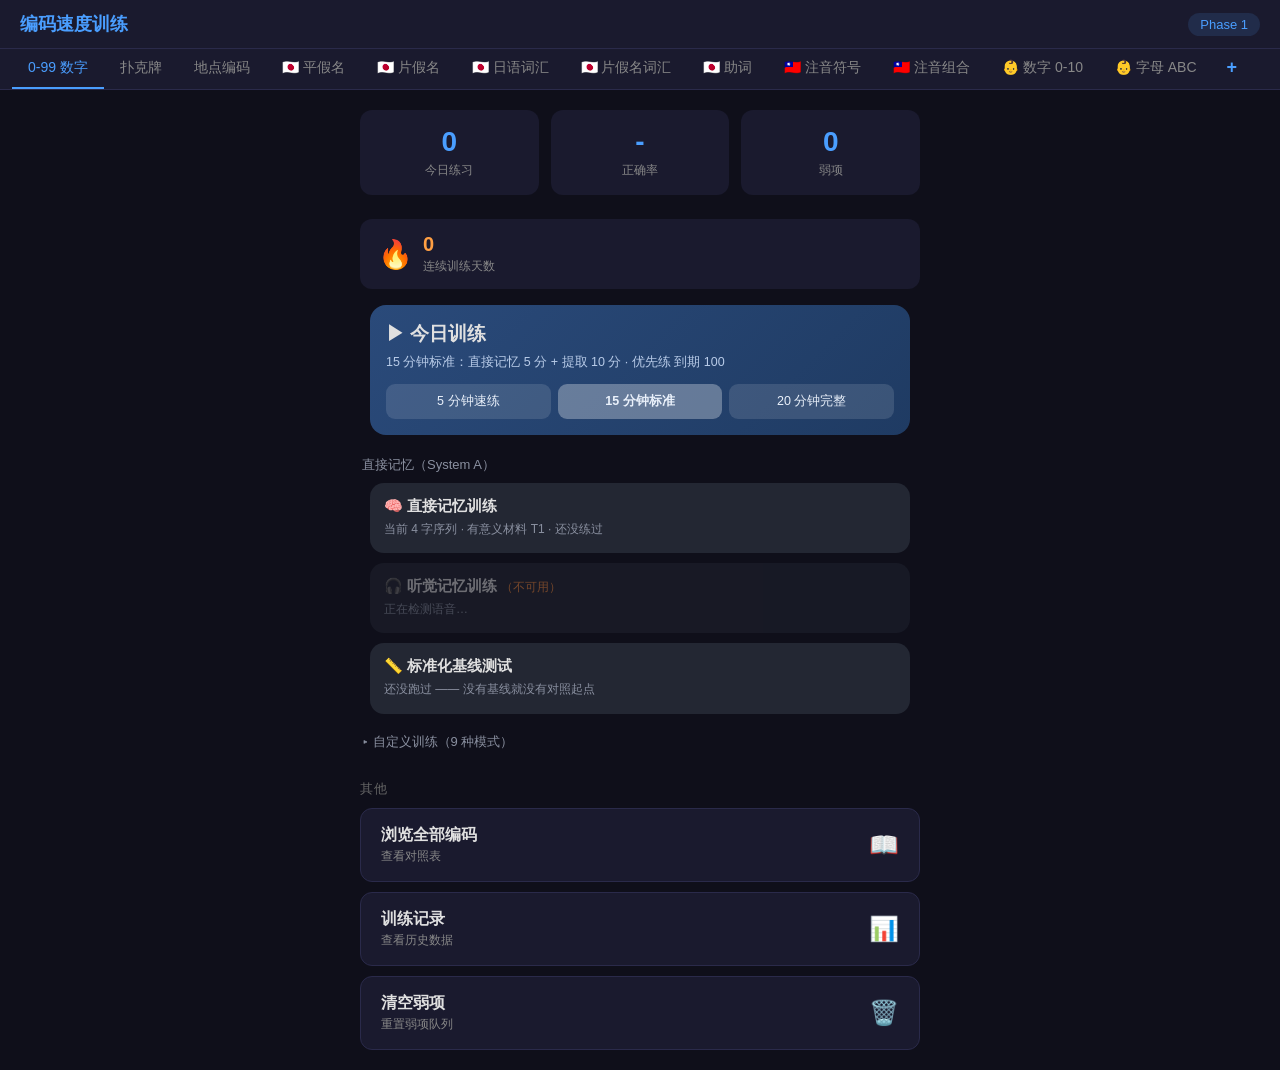
==== index.html @ 014d1e43 "P4: auditory direct memory and the delayed retention queue Auditory trials play once through the Web" ====
<!DOCTYPE html>
<html lang="zh-CN">
<head>
<meta charset="UTF-8">
<meta name="viewport" content="width=device-width, initial-scale=1.0, viewport-fit=cover">
<title>编码速度训练</title>
<style>
* { margin: 0; padding: 0; box-sizing: border-box; }
body { font-family: -apple-system, 'PingFang SC', sans-serif; background: #0f0f1a; color: #e0e0e0; min-height: 100vh; }

.header { background: #1a1a2e; padding: 12px 20px; padding-top: calc(env(safe-area-inset-top, 0px) + 12px); display: flex; justify-content: space-between; align-items: center; border-bottom: 1px solid #2a2a4a; }
.header h1 { font-size: 18px; color: #4a9eff; }
.header .phase-badge { background: #4a9eff22; color: #4a9eff; padding: 4px 12px; border-radius: 12px; font-size: 13px; cursor: pointer; }

.deck-tabs { display: flex; gap: 0; background: #1a1a2e; border-bottom: 1px solid #2a2a4a; padding: 0 12px; overflow-x: auto; white-space: nowrap; }
.deck-tab { padding: 10px 16px; font-size: 14px; color: #888; cursor: pointer; border-bottom: 2px solid transparent; transition: all 0.2s; flex-shrink: 0; }
.deck-tab:hover { color: #ccc; }
.deck-tab.active { color: #4a9eff; border-bottom-color: #4a9eff; }
.deck-tab.add-tab { color: #4a9eff; font-size: 18px; font-weight: 700; padding: 8px 14px; }
.deck-tab.add-tab:hover { color: #6bb3ff; }

.home { max-width: 600px; margin: 0 auto; padding: 20px; }
.stats-bar { display: grid; grid-template-columns: repeat(3, 1fr); gap: 12px; margin-bottom: 24px; }
.stat-card { background: #1a1a2e; border-radius: 12px; padding: 16px; text-align: center; }
.stat-card .value { font-size: 28px; font-weight: 700; color: #4a9eff; }
.stat-card .label { font-size: 12px; color: #888; margin-top: 4px; }
.mode-grid { display: grid; gap: 10px; }
.mode-btn { background: #1a1a2e; border: 1px solid #2a2a4a; border-radius: 12px; padding: 16px 20px; text-align: left; cursor: pointer; transition: all 0.2s; display: flex; justify-content: space-between; align-items: center; }
.mode-btn:hover { background: #222244; border-color: #4a9eff; }
.mode-btn .mode-name { font-size: 16px; font-weight: 600; }
.mode-btn .mode-desc { font-size: 12px; color: #888; margin-top: 2px; }
.mode-btn .mode-icon { font-size: 24px; }
.mode-btn.disabled { opacity: 0.4; cursor: not-allowed; }
.section-title { font-size: 13px; color: #666; margin: 20px 0 10px; text-transform: uppercase; letter-spacing: 1px; }
.empty-msg { text-align: center; padding: 40px 20px; color: #555; }
.empty-msg p { margin-bottom: 12px; }

.training { display: none; max-width: 600px; margin: 0 auto; padding: 20px; }
.training-header { display: flex; justify-content: space-between; align-items: center; margin-bottom: 20px; padding-top: env(safe-area-inset-top, 0px); }
.training-header .back-btn { background: none; border: 1px solid #444; color: #888; padding: 6px 14px; border-radius: 8px; cursor: pointer; font-size: 13px; }
.training-header .back-btn:hover { border-color: #4a9eff; color: #4a9eff; }
.training-header .progress { font-size: 14px; color: #888; }
.training-header .timer { font-size: 14px; color: #4a9eff; font-variant-numeric: tabular-nums; min-width: 50px; text-align: right; }

.card { background: #1a1a2e; border-radius: 16px; padding: 40px; text-align: center; min-height: 300px; display: flex; flex-direction: column; justify-content: center; align-items: center; position: relative; }
.card .number { font-size: 96px; font-weight: 800; color: #fff; letter-spacing: 8px; }
.card .number.multi { font-size: 56px; letter-spacing: 4px; }
.card .number .suit-red { color: #ff4757; }
.card .character { font-size: 48px; font-weight: 700; color: #4a9eff; margin-top: 16px; opacity: 0; transition: opacity 0.2s; }
.card .character.visible { opacity: 1; }
.card .tap-hint { position: absolute; bottom: 16px; font-size: 12px; color: #444; }

.controls { display: flex; gap: 12px; margin-top: 20px; }
.controls button { flex: 1; padding: 14px; border: none; border-radius: 12px; font-size: 16px; font-weight: 600; cursor: pointer; transition: all 0.15s; }
.btn-reveal { background: #2a2a4a; color: #e0e0e0; }
.btn-reveal:hover { background: #3a3a5a; }
.btn-correct { background: #1a3a1a; color: #4caf50; border: 1px solid #4caf5044; }
.btn-correct:hover { background: #2a4a2a; }
.btn-wrong { background: #3a1a1a; color: #ff4757; border: 1px solid #ff475744; }
.btn-wrong:hover { background: #4a2a2a; }
.btn-vague { background: #3a2a1a; color: #ff9f43; border: 1px solid #ff9f4344; }
.btn-vague:hover { background: #4a3a2a; }

.f1-countdown { text-align: center; color: #888; font-size: 15px; margin-bottom: 10px; min-height: 22px; }
.f2-choice { display: flex; gap: 12px; margin-top: 20px; }
.f2-choice button { flex: 1; padding: 14px; border: none; border-radius: 12px; font-size: 16px; font-weight: 600; cursor: pointer; transition: all 0.15s; }
.btn-f2-know { background: #2a2a4a; color: #e0e0e0; }
.btn-f2-know:hover { background: #3a3a5a; }
.btn-f2-dont { background: #3a1a1a; color: #ff4757; border: 1px solid #ff475744; }
.btn-f2-dont:hover { background: #4a2a2a; }
.btn-reveal.disabled { opacity: 0.4; cursor: not-allowed; }

.mastery-dist { display: flex; gap: 8px; justify-content: center; margin-top: 16px; }
.mastery-dist .m-item { background: #0f0f1a; border-radius: 8px; padding: 8px 14px; text-align: center; min-width: 60px; }
.mastery-dist .m-val { font-size: 20px; font-weight: 700; }
.mastery-dist .m-lbl { font-size: 11px; color: #888; margin-top: 2px; }
.mastery-dist .m-val.m-new { color: #888; }
.mastery-dist .m-val.m-hard { color: #ff4757; }
.mastery-dist .m-val.m-med { color: #ff9f43; }
.mastery-dist .m-val.m-easy { color: #4caf50; }

.sprint-timer-bar { height: 4px; background: #2a2a4a; border-radius: 2px; margin-top: 16px; overflow: hidden; }
.sprint-timer-bar .fill { height: 100%; background: #4a9eff; transition: width 0.1s linear; }
.sprint-timer-bar .fill.warning { background: #ff9f43; }
.sprint-timer-bar .fill.danger { background: #ff4757; }

.summary { display: none; max-width: 600px; margin: 0 auto; padding: 20px; }
.summary-card { background: #1a1a2e; border-radius: 16px; padding: 30px; text-align: center; }
.summary-card h2 { font-size: 24px; margin-bottom: 20px; color: #4a9eff; }
.summary-stats { display: grid; grid-template-columns: repeat(2, 1fr); gap: 16px; margin-bottom: 24px; }
.summary-stat { background: #0f0f1a; border-radius: 10px; padding: 16px; }
.summary-stat .val { font-size: 32px; font-weight: 700; }
.summary-stat .lbl { font-size: 12px; color: #888; margin-top: 4px; }
.summary-stat .val.green { color: #4caf50; }
.summary-stat .val.red { color: #ff4757; }
.summary-stat .val.blue { color: #4a9eff; }
.weak-list { text-align: left; margin-top: 16px; }
.weak-list h3 { font-size: 14px; color: #ff9f43; margin-bottom: 8px; }
.weak-list .items { display: flex; flex-wrap: wrap; gap: 6px; }
.weak-list .item { background: #ff9f4322; color: #ff9f43; padding: 4px 10px; border-radius: 6px; font-size: 13px; }
.weak-review-summary { text-align:left; margin-top:16px; padding:14px; background:#1a1a2e; border-radius:12px; border:1px solid #ff9f4344; }
.weak-review-summary h3 { font-size:14px; color:#ff9f43; margin:0 0 10px; }
.weak-review-summary .wr-item { display:flex; align-items:center; justify-content:space-between; padding:8px 10px; margin:4px 0; background:#ffffff08; border-radius:8px; font-size:13px; }
.weak-review-summary .wr-item .wr-code { color:#fff; }
.weak-review-summary .wr-item .wr-streak { color:#888; font-size:12px; }
.weak-review-summary .wr-remove { background:#2a6a2a; color:#fff; border:none; padding:4px 10px; border-radius:6px; font-size:12px; cursor:pointer; }
.weak-review-summary .wr-remove:hover { background:#3a8a3a; }
.weak-review-summary .wr-cleared { color:#2ecc71; font-size:14px; text-align:center; padding:12px; }

.browse { display: none; max-width: 800px; margin: 0 auto; padding: 20px; }
.browse-toolbar { display: flex; gap: 8px; margin-bottom: 16px; flex-wrap: wrap; }
.browse-toolbar button { background: #1a1a2e; border: 1px solid #2a2a4a; color: #4a9eff; padding: 8px 16px; border-radius: 8px; cursor: pointer; font-size: 13px; }
.browse-toolbar button:hover { background: #222244; border-color: #4a9eff; }
.browse-toolbar button.danger { color: #ff4757; }
.browse-toolbar button.danger:hover { border-color: #ff4757; }
.browse-grid { display: grid; grid-template-columns: repeat(5, 1fr); gap: 8px; }
.browse-grid.poker-grid { grid-template-columns: repeat(4, 1fr); }
.browse-item { background: #1a1a2e; border-radius: 8px; padding: 10px; text-align: center; cursor: pointer; transition: all 0.2s; position: relative; }
.browse-item:hover { background: #222244; }
.browse-item .num { font-size: 20px; font-weight: 700; color: #4a9eff; }
.browse-item .num .suit-red { color: #ff4757; }
.browse-item .name { font-size: 13px; color: #ccc; margin-top: 4px; }
.browse-item.weak { border: 1px solid #ff9f4344; }
.browse-item.edited { border: 1px solid #4a9eff44; }
.browse-item .edited-dot { color: #4a9eff; font-size: 10px; }
.browse-item .del-btn { display: none; position: absolute; top: 2px; right: 6px; color: #ff4757; font-size: 14px; cursor: pointer; line-height: 1; }
.browse-item:hover .del-btn { display: block; }
.browse-suit-label { grid-column: 1 / -1; font-size: 14px; color: #666; padding: 10px 0 4px; border-top: 1px solid #2a2a4a; margin-top: 8px; }
.browse-suit-label:first-child { border-top: none; margin-top: 0; }

.stats-page { display: none; max-width: 600px; margin: 0 auto; padding: 20px; }
.stats-section { background: #1a1a2e; border-radius: 12px; padding: 20px; margin-bottom: 16px; }
.stats-section h3 { font-size: 15px; color: #4a9eff; margin-bottom: 12px; }
.stats-row { display: flex; justify-content: space-between; padding: 8px 0; border-bottom: 1px solid #2a2a4a; font-size: 14px; }
.stats-row:last-child { border: none; }

.modal-overlay { display: none; position: fixed; top: 0; left: 0; right: 0; bottom: 0; background: #00000088; z-index: 100; justify-content: center; align-items: center; }
.modal-overlay.show { display: flex; }
.modal { background: #1a1a2e; border-radius: 16px; padding: 24px; max-width: 400px; width: 90%; }
.modal h3 { font-size: 18px; margin-bottom: 16px; color: #4a9eff; }
.modal input { width: 100%; padding: 12px 16px; background: #0f0f1a; border: 1px solid #4a9eff44; border-radius: 10px; color: #fff; font-size: 16px; outline: none; margin-bottom: 8px; }
.modal input:focus { border-color: #4a9eff; }
.modal .hint-text { font-size: 12px; color: #666; margin-bottom: 12px; }
.modal .btn-row { display: flex; gap: 10px; margin-top: 12px; }
.modal .btn-row button { flex: 1; padding: 10px; border: none; border-radius: 10px; font-size: 14px; font-weight: 600; cursor: pointer; }
.btn-save { background: #4a9eff22; color: #4a9eff; }
.btn-cancel { background: #2a2a4a; color: #888; }
.btn-danger { background: #ff475722; color: #ff4757; }
.phase-option { padding: 12px 16px; border: 1px solid #2a2a4a; border-radius: 10px; margin-bottom: 8px; cursor: pointer; transition: all 0.2s; }
.phase-option:hover { border-color: #4a9eff; background: #222244; }
.phase-option.active { border-color: #4a9eff; background: #4a9eff22; }
.phase-option .phase-name { font-weight: 600; }

.edit-modal .edit-code { font-size: 48px; font-weight: 800; color: #4a9eff; margin-bottom: 16px; }
.edit-modal .edit-code .suit-red { color: #ff4757; }
.edit-modal .edit-default { font-size: 12px; color: #666; margin-top: 4px; margin-bottom: 8px; }

.kb-hint { text-align: center; margin-top: 12px; font-size: 11px; color: #444; }

.streak-bar { display: flex; align-items: center; gap: 10px; background: #1a1a2e; border-radius: 12px; padding: 14px 18px; margin-bottom: 16px; }
.streak-fire { font-size: 28px; }
.streak-info { flex: 1; }
.streak-count { font-size: 20px; font-weight: 700; color: #ff9f43; }
.streak-label { font-size: 12px; color: #888; margin-top: 2px; }

/* Sequence mode */
.seq-memorize { max-width: 600px; margin: 0 auto; padding: 20px; display: none; }
.seq-header { display: flex; justify-content: space-between; align-items: center; margin-bottom: 16px; }
.seq-header .back-btn { background: none; border: none; color: #4a9eff; font-size: 16px; cursor: pointer; }
.seq-timer { font-size: 18px; font-weight: 700; color: #ff9f43; }
.seq-cards { display: flex; flex-wrap: wrap; gap: 10px; justify-content: center; margin-bottom: 20px; }
.seq-card-item { background: #1a1a2e; border-radius: 10px; padding: 14px 10px; text-align: center; min-width: 70px; }
.seq-card-item .seq-code { font-size: 22px; font-weight: 800; color: #fff; }
.seq-card-item .seq-code .suit-red { color: #ff4757; }
.seq-card-item .seq-name { font-size: 11px; color: #4a9eff; margin-top: 4px; }
.seq-card-item.hidden .seq-code { visibility: hidden; }
.seq-card-item.hidden .seq-name { visibility: hidden; }
.seq-mode-toggle { display: flex; gap: 0; margin-bottom: 16px; justify-content: center; }
.seq-mode-toggle button { padding: 8px 20px; border: 1px solid #4a9eff44; background: #1a1a2e; color: #888; font-size: 13px; cursor: pointer; }
.seq-mode-toggle button:first-child { border-radius: 8px 0 0 8px; }
.seq-mode-toggle button:last-child { border-radius: 0 8px 8px 0; }
.seq-mode-toggle button.active { background: #4a9eff22; color: #4a9eff; border-color: #4a9eff; }
.seq-ready-btn { width: 100%; padding: 16px; background: #4a9eff; color: #fff; border: none; border-radius: 12px; font-size: 18px; font-weight: 700; cursor: pointer; }
.seq-ready-btn:hover { background: #3a8eef; }

/* Recall phase */
.seq-recall { max-width: 600px; margin: 0 auto; padding: 20px; display: none; }
.seq-recall-slots { display: flex; flex-wrap: wrap; gap: 8px; justify-content: center; margin-bottom: 16px; }
.seq-slot { width: 64px; height: 64px; background: #1a1a2e; border: 2px solid #2a2a4a; border-radius: 10px; display: flex; align-items: center; justify-content: center; font-size: 18px; font-weight: 700; color: #fff; }
.seq-slot.current { border-color: #4a9eff; background: #4a9eff11; }
.seq-slot.correct { border-color: #4caf50; background: #4caf5022; }
.seq-slot.wrong { border-color: #ff4757; background: #ff475722; }
.seq-options { display: flex; flex-wrap: wrap; gap: 8px; justify-content: center; }
.seq-opt-btn { padding: 10px 14px; background: #1a1a2e; border: 1px solid #2a2a4a; border-radius: 8px; color: #fff; font-size: 16px; font-weight: 600; cursor: pointer; min-width: 52px; text-align: center; }
.seq-opt-btn:hover { background: #222244; border-color: #4a9eff; }
.seq-opt-btn.used { opacity: 0.3; pointer-events: none; }
.seq-opt-btn .suit-red { color: #ff4757; }

.setting-toggle { display: flex; align-items: center; justify-content: space-between; }
.toggle-switch { position: relative; width: 44px; height: 24px; cursor: pointer; }
.toggle-switch input { opacity: 0; width: 0; height: 0; }
.toggle-slider { position: absolute; top: 0; left: 0; right: 0; bottom: 0; background: #2a2a4a; border-radius: 12px; transition: 0.2s; }
.toggle-slider:before { content: ''; position: absolute; width: 18px; height: 18px; left: 3px; bottom: 3px; background: #888; border-radius: 50%; transition: 0.2s; }
.toggle-switch input:checked + .toggle-slider { background: #4a9eff44; }
.toggle-switch input:checked + .toggle-slider:before { transform: translateX(20px); background: #4a9eff; }

.mode-settings label { display: block; font-size: 14px; color: #ccc; margin-bottom: 6px; }
.mode-settings .setting-row { margin-bottom: 14px; }
.mode-settings input[type="number"] { width: 80px; padding: 8px 12px; background: #0f0f1a; border: 1px solid #4a9eff44; border-radius: 8px; color: #fff; font-size: 16px; outline: none; text-align: center; }
.mode-settings input[type="number"]:focus { border-color: #4a9eff; }
.mode-settings .hint { font-size: 12px; color: #666; margin-top: 4px; }
.code-picker { max-height: 320px; overflow-y: auto; background: #0f0f1a; border-radius: 10px; padding: 10px; }
.code-picker::-webkit-scrollbar { width: 4px; }
.code-picker::-webkit-scrollbar-thumb { background: #4a9eff44; border-radius: 2px; }
.picker-group { margin-bottom: 8px; }
.picker-group-header { display: flex; align-items: center; gap: 8px; padding: 6px 4px; cursor: pointer; border-radius: 6px; }
.picker-group-header:hover { background: #1a1a2e; }
.picker-group-header input[type="checkbox"] { accent-color: #4a9eff; width: 16px; height: 16px; cursor: pointer; }
.picker-group-header span { font-size: 13px; font-weight: 600; color: #4a9eff; }
.picker-items { display: flex; flex-wrap: wrap; gap: 4px; padding: 4px 0 4px 24px; }
.picker-item { display: flex; align-items: center; gap: 4px; padding: 3px 8px; background: #1a1a2e; border-radius: 6px; cursor: pointer; font-size: 12px; }
.picker-item:hover { background: #222244; }
.picker-item input[type="checkbox"] { accent-color: #4a9eff; width: 14px; height: 14px; cursor: pointer; }
.picker-item label { cursor: pointer; color: #ccc; white-space: nowrap; }
.picker-actions { display: flex; gap: 8px; margin-bottom: 8px; }
.picker-actions button { background: #1a1a2e; border: 1px solid #2a2a4a; color: #4a9eff; padding: 4px 12px; border-radius: 6px; cursor: pointer; font-size: 12px; }
.picker-actions button:hover { background: #222244; }

.lock-in-msg {
  text-align: center;
  color: #4a9eff;
  font-size: 15px;
  padding: 20px;
  animation: pulse 1s infinite;
}
@keyframes pulse {
  0%, 100% { opacity: 1; }
  50% { opacity: 0.5; }
}
.answer-fade {
  filter: blur(12px);
  opacity: 0.4;
  transition: filter 0.6s ease, opacity 0.6s ease;
}
.answer-fade.visible {
  filter: blur(0px);
  opacity: 1;
}

/* Kids mode styles */
.browse-grid.kids-grid { grid-template-columns: repeat(4, 1fr); gap: 10px; }
.browse-grid.kids-grid .browse-item { padding: 14px 8px; }
.browse-grid.kids-grid .browse-item .num { font-size: 28px; }
.browse-grid.kids-grid .browse-item .name { font-size: 11px; line-height: 1.4; }
.card.kids-card .number { font-size: 120px; letter-spacing: 0; }
.card.kids-card .character { font-size: 32px; line-height: 1.5; }

@media (max-width: 480px) {
  .card .number { font-size: 72px; }
  .card .number.multi { font-size: 42px; }
  .card .character { font-size: 36px; }
  .browse-grid { grid-template-columns: repeat(4, 1fr); }
}
/* ===== MT2 三系统重构样式 ===== */
.mt-page { display:none; max-width: 600px; margin: 0 auto; padding: 20px 0 40px; }
.mt-card { background:#232733; border-radius:14px; padding:14px; margin:12px 10px; }
.mt-card-h { font-size:15px; font-weight:600; margin-bottom:10px; }
.mt-card-h .mt-sub { font-size:12px; color:#8a90a0; font-weight:400; margin-left:6px; }
.mt-pending { opacity:.72; }
.mt-empty { font-size:13px; color:#9aa0b0; line-height:1.7; }
.mt-note { font-size:11.5px; color:#7a808f; line-height:1.6; margin-top:6px; }
.mt-warn { background:#3a2a22; border-left:3px solid #f0883e; padding:9px 11px; border-radius:6px;
           font-size:12.5px; color:#e8c0a0; margin-top:10px; line-height:1.6; }
.mt-good { background:#22321f; border-left:3px solid #3ddc84; padding:9px 11px; border-radius:6px;
           font-size:12.5px; color:#a8d8b0; margin-top:10px; }
.mt-kpis { display:flex; gap:8px; margin-bottom:8px; }
.mt-kpi { flex:1; background:#1b1f28; border-radius:9px; padding:9px 4px; text-align:center; }
.mt-kpi .v { font-size:17px; font-weight:600; }
.mt-kpi .l { font-size:10.5px; color:#8a90a0; margin-top:3px; }
.mt-statusbar { display:flex; height:9px; border-radius:5px; overflow:hidden; background:#1b1f28; margin:10px 0 7px; }
.mt-statusseg { height:100%; }
.mt-legend, .mt-maplegend { display:flex; flex-wrap:wrap; gap:10px; font-size:11px; color:#9aa0b0; }
.mt-legend i, .mt-maplegend i { display:inline-block; width:9px; height:9px; border-radius:2px; margin-right:4px; vertical-align:-1px; }
.mt-trend { margin-top:12px; overflow-x:auto; }
.mt-trend table { width:100%; border-collapse:collapse; font-size:12px; }
.mt-trend th { color:#8a90a0; font-weight:500; text-align:right; padding:5px 6px; border-bottom:1px solid #2e3340; }
.mt-trend th:first-child, .mt-trend td:first-child { text-align:left; }
.mt-trend td { text-align:right; padding:5px 6px; border-bottom:1px solid #22262f; }
.mt-btn { background:#2f3545; color:#dfe3ea; border:none; border-radius:9px; padding:9px 14px;
          font-size:13px; cursor:pointer; margin-top:10px; }
.mt-btn.danger { background:#4a2b2b; color:#f0b0b0; }
.mt-databtns { display:flex; gap:8px; flex-wrap:wrap; }
.mt-databtns .mt-btn { margin-top:0; }
.mt-setting { display:flex; justify-content:space-between; align-items:center; font-size:13px;
              padding:9px 0; border-bottom:1px solid #2a2f3a; }
.mt-setting select { background:#1b1f28; color:#dfe3ea; border:1px solid #333a48; border-radius:7px; padding:5px 8px; font-size:13px; }
.mt-oldstats .stats-row { font-size:12px; }
/* 自动化地图 */
.mt-grid { display:grid; grid-template-columns:repeat(auto-fill,minmax(50px,1fr)); gap:5px; margin:12px 10px; }
.mt-cell { aspect-ratio:1; border-radius:7px; display:flex; flex-direction:column;
           align-items:center; justify-content:center; cursor:pointer; position:relative; }
.mt-cell .c { font-size:14px; font-weight:600; color:#12151c; }
.mt-cell .m { font-size:10px; position:absolute; top:2px; right:4px; }
.mt-maplegend { margin:12px 10px 0; }
.mt-detail { background:#232733; border-radius:14px; padding:14px; margin:12px 10px; min-height:40px; }
.mt-detail h3 { font-size:16px; margin:0 0 10px; }
.mt-detrow { font-size:12.5px; color:#c3c8d4; line-height:1.7; padding:7px 0; border-top:1px solid #2a2f3a; }
.mt-tags { margin:4px 0 6px; display:flex; flex-wrap:wrap; gap:6px; }
.mt-tag { font-size:11px; background:#2f3545; border-radius:5px; padding:3px 7px; color:#b8bec9; }
.mt-tag.bad { background:#4a2b2b; color:#f0b0b0; }
.mt-tag.slow { background:#463321; color:#f0c89a; }
.mt-spark { font-size:11px; color:#8a90a0; margin-bottom:6px; }
.mt-spark i { display:inline-block; width:10px; height:10px; border-radius:2px; margin-left:3px; vertical-align:-1px; }
/* 训练屏新增 */
.mt-calib { display:flex; flex-wrap:wrap; gap:8px; padding:0 14px 10px; }
.mt-calib-title { width:100%; font-size:12.5px; color:#8a90a0; margin-bottom:2px; }
.mt-calib-opt { flex:1 1 45%; background:#2f3545; color:#dfe3ea; border:2px solid transparent;
                border-radius:10px; padding:13px 8px; font-size:15px; cursor:pointer; }
.mt-calib-opt.ok { border-color:#3ddc84; background:#22321f; }
.mt-calib-opt.bad { border-color:#f0574a; background:#3a2222; }
.mt-multimiss { padding:0 14px 10px; display:flex; flex-wrap:wrap; gap:8px; }
.mt-miss-chip { background:#2f3545; color:#dfe3ea; border:2px solid transparent; border-radius:9px;
                padding:9px 12px; font-size:13px; cursor:pointer; }
.mt-miss-chip.on { border-color:#f0574a; background:#3a2222; }
.mt-miss-done { width:100%; background:#2f3545; color:#dfe3ea; border:none; border-radius:9px; padding:10px; font-size:13px; cursor:pointer; }
/* 首页今日训练 */
.mt-today { margin:12px 10px; background:linear-gradient(135deg,#2a4a7a,#1f3b63); border-radius:16px; padding:16px; cursor:pointer; }
.mt-today .t { font-size:19px; font-weight:700; }
.mt-today .d { font-size:12.5px; color:#b8cbe8; margin-top:5px; line-height:1.6; }
.mt-today-lens { display:flex; gap:7px; margin-top:12px; }
.mt-today-lens button { flex:1; background:rgba(255,255,255,.12); color:#eaf1fb; border:none;
                        border-radius:9px; padding:9px 4px; font-size:12.5px; cursor:pointer; }
.mt-today-lens button.on { background:rgba(255,255,255,.30); font-weight:600; }
.mt-fold { margin:0 10px 10px; }
.mt-fold-h { font-size:13px; color:#8a90a0; padding:9px 2px; cursor:pointer; user-select:none; }

/* ===== System A 直接记忆 ===== */
.dm-panel { padding: 0 20px; }
.dm-hint { font-size: 12.5px; color: #8a90a0; text-align: center; margin: 14px 0 10px; line-height: 1.6; }
.dm-bar { height: 5px; background: #22262f; border-radius: 3px; overflow: hidden; margin-bottom: 26px; }
.dm-bar .fill { height: 100%; background: #4a9eff; width: 100%; }
.dm-material { text-align: center; min-height: 160px; display: flex; align-items: center;
               justify-content: center; flex-wrap: wrap; gap: 14px; padding: 10px 0; }
.dm-material .ch { font-size: 46px; font-weight: 600; letter-spacing: 2px; }
.dm-material .txt { font-size: 20px; line-height: 1.95; text-align: left; letter-spacing: .5px; }
#dm-seq-input { width: 100%; box-sizing: border-box; background: #1b1f28; color: #eaeef5;
                border: 1px solid #333a48; border-radius: 10px; padding: 14px;
                font-size: 24px; letter-spacing: 4px; text-align: center; }
#dm-text-input { width: 100%; box-sizing: border-box; background: #1b1f28; color: #eaeef5;
                 border: 1px solid #333a48; border-radius: 10px; padding: 12px;
                 font-size: 16px; line-height: 1.8; resize: vertical; }
.dm-typed { text-align: center; font-size: 13px; color: #8a90a0; margin-top: 8px; min-height: 18px; }
.dm-submit { width: 100%; background: #2f6fd0; color: #fff; border: none; border-radius: 11px;
             padding: 14px; font-size: 15px; font-weight: 600; cursor: pointer; margin-top: 14px; }
.dm-skip { width: 100%; background: transparent; color: #8a90a0; border: none;
           padding: 12px; font-size: 13px; cursor: pointer; }
.dm-cmp { display: flex; flex-wrap: wrap; gap: 8px; justify-content: center; margin: 12px 0; }
.dm-slot { min-width: 46px; padding: 9px 6px; border-radius: 9px; text-align: center;
           font-size: 22px; font-weight: 600; }
.dm-slot.ok { background: #22321f; color: #8ee6a8; }
.dm-slot.bad { background: #3a2222; color: #f0a0a0; }
.dm-slot .sub { display: block; font-size: 11px; font-weight: 400; color: #8a90a0; margin-top: 3px; }
.dm-scores { display: flex; gap: 8px; margin: 12px 0; }
.dm-orig { background: #1b1f28; border-radius: 10px; padding: 12px; font-size: 15px;
           line-height: 1.9; margin: 10px 0; }
.dm-orig mark { background: rgba(74,158,255,.22); color: inherit; border-radius: 3px; padding: 0 2px; }
.dm-yours { background: #1b1f28; border-radius: 10px; padding: 12px; font-size: 14px;
            line-height: 1.8; color: #b8bec9; margin: 10px 0; }
.dm-gist-btns { display: flex; gap: 8px; }
.dm-gist-btns button { flex: 1; background: #2f3545; color: #dfe3ea; border: none;
                       border-radius: 9px; padding: 12px 6px; font-size: 13px; cursor: pointer; }
.dm-gist-btns button.on { background: #2f6fd0; color: #fff; }
.dm-sum-btns { display: flex; flex-direction: column; gap: 8px; margin-top: 16px; }
.dm-sum-btns button { background: #2f3545; color: #dfe3ea; border: none; border-radius: 10px;
                      padding: 13px; font-size: 14px; cursor: pointer; }
.dm-sum-btns button.primary { background: #2f6fd0; color: #fff; font-weight: 600; }
.dm-curve { margin: 12px 0; }
.dm-curve-row { display: flex; align-items: center; gap: 9px; margin-bottom: 6px; font-size: 12.5px; }
.dm-curve-row .lab { width: 46px; color: #8a90a0; }
.dm-curve-row .track { flex: 1; height: 15px; background: #1b1f28; border-radius: 4px; overflow: hidden; display: block; }
.dm-curve-row .fill { display: block; height: 100%; background: #4a9eff; }
.dm-curve-row .val { width: 42px; text-align: right; }
.dm-cap { font-size: 30px; font-weight: 700; }
.dm-entry { margin: 0 10px 10px; background: #232733; border-radius: 14px; padding: 14px; cursor: pointer; }
.dm-entry .t { font-size: 15px; font-weight: 600; }
.dm-entry .d { font-size: 12px; color: #8a90a0; margin-top: 4px; line-height: 1.6; }

/* 新屏幕的头部要和原有训练屏一样留出左右边距 */
.mt-page .training-header { padding-left: 20px; padding-right: 20px; box-sizing: border-box; }

.dm-audio { display: flex; flex-direction: column; align-items: center; gap: 10px; }
.dm-audio-icon { font-size: 56px; animation: dmpulse 1.4s ease-in-out infinite; }
.dm-audio-label { font-size: 14px; color: #8a90a0; }
@keyframes dmpulse { 0%,100% { opacity: .45; transform: scale(1); } 50% { opacity: 1; transform: scale(1.08); } }
.dm-bar .fill.indeterminate { width: 40% !important; animation: dmslide 1.1s ease-in-out infinite; }
@keyframes dmslide { 0% { margin-left: 0; } 50% { margin-left: 60%; } 100% { margin-left: 0; } }
.dm-entry.disabled { opacity: .45; }
.dm-entry.disabled .t::after { content: ' （不可用）'; font-size: 12px; color: #f0883e; font-weight: 400; }
.mt-retention { margin: 10px 0; }
.mt-retention-row { display: flex; align-items: center; gap: 9px; margin-bottom: 6px; font-size: 12.5px; }
.mt-retention-row .lab { width: 58px; color: #8a90a0; }
.mt-retention-row .track { flex: 1; height: 15px; background: #1b1f28; border-radius: 4px; overflow: hidden; display: block; }
.mt-retention-row .fill { display: block; height: 100%; background: #4a9eff; }
.mt-retention-row .val { width: 66px; text-align: right; color: #b8bec9; }

</style>
</head>
<body>

<div class="header">
  <h1>编码速度训练</h1>
  <div class="phase-badge" onclick="showPhaseModal()">Phase <span id="phase-display">1</span></div>
</div>
<div class="deck-tabs" id="deck-tabs"></div>

<div class="home" id="screen-home">
  <div class="stats-bar">
    <div class="stat-card"><div class="value" id="home-today-count">0</div><div class="label">今日练习</div></div>
    <div class="stat-card"><div class="value" id="home-accuracy">-</div><div class="label">正确率</div></div>
    <div class="stat-card"><div class="value" id="home-weak-count">0</div><div class="label">弱项</div></div>
  </div>
  <div class="streak-bar" id="streak-bar">
    <div class="streak-fire">🔥</div>
    <div class="streak-info"><div class="streak-count" id="streak-count">0</div><div class="streak-label">连续训练天数</div></div>
  </div>
  <div id="home-empty" class="empty-msg" style="display:none">
    <p>当前编码类型为空</p>
    <button class="btn-save" style="padding:10px 24px;border:none;border-radius:10px;font-size:14px;cursor:pointer" onclick="showBrowse()">去添加编码</button>
  </div>
  <div id="home-modes">
    <div class="section-title">训练模式</div>
    <div class="mode-grid">
      <div class="mode-btn" onclick="openModeSettings('random')"><div><div class="mode-name">随机闪卡</div><div class="mode-desc" id="random-desc">编码 → 人物（20题）</div></div><div class="mode-icon">⚡</div></div>
      <div class="mode-btn" onclick="openModeSettings('reverse')"><div><div class="mode-name">反向闪卡</div><div class="mode-desc">人物 → 编码（15题）</div></div><div class="mode-icon">🔄</div></div>
      <div class="mode-btn" onclick="openModeSettings('confusable')" id="btn-confusable"><div><div class="mode-name" id="confusable-label">易混淆对</div><div class="mode-desc" id="confusable-desc">交替训练</div></div><div class="mode-icon">🔀</div></div>
      <div class="mode-btn" onclick="openModeSettings('sprint')"><div><div class="mode-name">冲刺挑战</div><div class="mode-desc">限时速度测试（10题）</div></div><div class="mode-icon">🏃</div></div>
      <div class="mode-btn" onclick="openModeSettings('weak')"><div><div class="mode-name">弱项复习</div><div class="mode-desc">专攻卡住的编码</div></div><div class="mode-icon">🎯</div></div>
      <div class="mode-btn" onclick="startTodayWeakReview()" id="btn-today-weak" style="display:none"><div><div class="mode-name">今日弱项</div><div class="mode-desc" id="today-weak-desc">今天新增的弱项</div></div><div class="mode-icon">📌</div></div>
      <div class="mode-btn" onclick="openModeSettings('multi')" id="btn-multi"><div><div class="mode-name" id="multi-label">多编码连读</div><div class="mode-desc" id="multi-desc">Phase 3+ 解锁</div></div><div class="mode-icon">📦</div></div>
      <div class="mode-btn" onclick="openModeSettings('sequential')"><div><div class="mode-name">顺序练习</div><div class="mode-desc">按顺序逐张练习</div></div><div class="mode-icon">📋</div></div>
      <div class="mode-btn" onclick="openModeSettings('sequence')"><div><div class="mode-name">顺序记忆</div><div class="mode-desc">记忆 → 回忆顺序</div></div><div class="mode-icon">🧠</div></div>
    </div>
    <div class="section-title">其他</div>
    <div class="mode-grid">
      <div class="mode-btn" onclick="showBrowse()"><div><div class="mode-name">浏览全部编码</div><div class="mode-desc" id="browse-desc">查看对照表</div></div><div class="mode-icon">📖</div></div>
      <div class="mode-btn" onclick="showStatsPage()"><div><div class="mode-name">训练记录</div><div class="mode-desc">查看历史数据</div></div><div class="mode-icon">📊</div></div>
      <div class="mode-btn" onclick="resetWeakItems()"><div><div class="mode-name">清空弱项</div><div class="mode-desc">重置弱项队列</div></div><div class="mode-icon">🗑️</div></div>
    </div>
  </div>
</div>

<div class="training" id="screen-training">
  <div class="training-header">
    <button class="back-btn" onclick="endTraining()">← 返回</button>
    <div class="progress" id="train-progress">1 / 20</div>
    <div class="timer" id="train-timer">0.0s</div>
  </div>
  <div class="card"><div class="number" id="card-prompt"></div><div class="character" id="card-answer"></div><div class="tap-hint" id="tap-hint">按空格键翻牌</div></div>
  <div class="sprint-timer-bar" id="sprint-bar" style="display:none"><div class="fill" id="sprint-fill"></div></div>
  <div class="f1-countdown" id="f1-countdown"></div>
  <div class="controls" id="train-controls"><button class="btn-reveal" id="btn-reveal-main" onclick="revealCard()">翻牌 (空格)</button></div>
  <div class="f2-choice" id="f2-controls" style="display:none">
    <button class="btn-f2-know" onclick="f2Know()">我已尝试回忆，翻牌</button>
    <button class="btn-f2-dont" onclick="f2DontKnow()">我不会</button>
  </div>
  <div id="think-time-hint" style="display:none;text-align:center;font-size:13px;color:#888;margin-bottom:6px;"></div>
  <div class="controls" id="judge-controls" style="display:none">
    <button class="btn-correct" id="btn-judge-remember" onclick="judgeCard('remember')">✓ 记住了 (←)</button>
    <button class="btn-vague" id="btn-judge-vague" onclick="judgeCard('vague')">△ 模糊 (↓)</button>
    <button class="btn-wrong" id="btn-judge-dont" onclick="judgeCard('dont_know')">✗ 不会 (→)</button>
  </div>
  <div class="kb-hint">空格=翻牌 ←=记住了 ↓=模糊 →=不会</div>
</div>

<div class="summary" id="screen-summary">
  <div class="summary-card">
    <h2 id="summary-title">训练完成</h2>
    <div class="summary-stats">
      <div class="summary-stat"><div class="val green" id="sum-correct">0</div><div class="lbl">记住了</div></div>
      <div class="summary-stat"><div class="val red" id="sum-wrong">0</div><div class="lbl">不会</div></div>
      <div class="summary-stat"><div class="val blue" id="sum-avg">0s</div><div class="lbl">平均用时</div></div>
      <div class="summary-stat"><div class="val blue" id="sum-total">0s</div><div class="lbl">总用时</div></div>
    </div>
    <div class="weak-list" id="sum-weak" style="display:none"><h3>本轮卡住：</h3><div class="items" id="sum-weak-items"></div></div>
    <div id="sum-mastery-dist" style="display:none"></div>
    <div class="weak-review-summary" id="sum-weak-review" style="display:none"></div>
  </div>
  <div class="controls">
    <button class="btn-reveal" onclick="replayLastDeck()">再来一轮（同组）</button>
    <button class="btn-reveal" onclick="startMode(lastMode)" style="background:#2a6a2a">再来一轮（新组）</button>
    <button class="btn-reveal" id="btn-replay-missed" onclick="replayMissedCards()" style="background:#e55;display:none">卡住的再来一轮</button>
    <button class="btn-correct" onclick="showHome()">返回首页</button>
  </div>
</div>

<div class="browse" id="screen-browse">
  <div class="training-header">
    <button class="back-btn" onclick="showHome()">← 返回</button>
    <div class="progress" id="browse-title">全部编码</div>
    <div></div>
  </div>
  <div class="browse-toolbar" id="browse-toolbar"></div>
  <div class="browse-grid" id="browse-grid"></div>
</div>

<div class="seq-memorize" id="screen-seq-memorize">
  <div class="seq-header">
    <button class="back-btn" onclick="endSequence()">← 返回</button>
    <div>记忆阶段</div>
    <div class="seq-timer" id="seq-mem-timer">0.0s</div>
  </div>
  <div class="seq-mode-toggle">
    <button id="seq-show-all" class="active" onclick="setSeqShowMode('all')">ALL</button>
    <button id="seq-show-one" onclick="setSeqShowMode('one')">BY ONE</button>
  </div>
  <div class="seq-cards" id="seq-mem-cards"></div>
  <button class="seq-ready-btn" id="seq-ready-btn" onclick="startSeqRecall()">READY</button>
</div>

<div class="seq-recall" id="screen-seq-recall">
  <div class="seq-header">
    <button class="back-btn" onclick="endSequence()">← 返回</button>
    <div>回忆阶段</div>
    <div class="seq-timer" id="seq-rec-timer">0.0s</div>
  </div>
  <div id="seq-recall-progress" style="text-align:center;margin-bottom:12px;color:#888;font-size:14px;"></div>
  <div class="seq-recall-slots" id="seq-recall-slots"></div>
  <div class="seq-options" id="seq-recall-options"></div>
</div>

<div class="stats-page" id="screen-stats">
  <div class="training-header"><button class="back-btn" onclick="showHome()">← 返回</button><div class="progress">训练记录</div><div></div></div>
  <div class="stats-section"><h3>弱项队列</h3><div id="stats-weak-list"></div></div>
  <div class="stats-section"><h3>最近 7 天</h3><div id="stats-daily"></div></div>
</div>

<!-- Modals -->
<div class="modal-overlay" id="mode-settings-modal">
  <div class="modal mode-settings">
    <h3 id="mode-settings-title">训练设置</h3>
    <div class="setting-row" id="setting-count-row">
      <label>练习数量</label>
      <input type="number" id="mode-count-input" min="1" max="999" value="20">
      <div class="hint" id="mode-count-hint"></div>
    </div>
    <div class="setting-row" id="setting-repeat-row">
      <div class="setting-toggle">
        <label>允许重复卡片</label>
        <label class="toggle-switch"><input type="checkbox" id="mode-repeat-toggle"><span class="toggle-slider"></span></label>
      </div>
      <div class="hint">开启后同一卡片可出现多次</div>
    </div>
    <div class="setting-row" id="setting-range-row">
      <label>选择编码范围</label>
      <div class="picker-actions">
        <button onclick="pickerSelectAll(true)">全选</button>
        <button onclick="pickerSelectAll(false)">全不选</button>
      </div>
      <div class="code-picker" id="code-picker"></div>
    </div>
    <div class="btn-row">
      <button class="btn-cancel" onclick="closeModal('mode-settings-modal')">取消</button>
      <button class="btn-save" onclick="confirmModeStart()">开始训练</button>
    </div>
  </div>
</div>

<div class="modal-overlay" id="edit-modal">
  <div class="modal edit-modal">
    <h3>修改编码</h3>
    <div class="edit-code" id="edit-code"></div>
    <input type="text" id="edit-input" placeholder="输入人物名称">
    <div class="edit-default" id="edit-default"></div>
    <div class="btn-row">
      <button class="btn-cancel" onclick="closeModal('edit-modal')">取消</button>
      <button class="btn-danger" onclick="resetOneCode()">恢复默认</button>
      <button class="btn-save" onclick="saveEdit()">保存</button>
    </div>
  </div>
</div>

<div class="modal-overlay" id="create-deck-modal">
  <div class="modal">
    <h3>新建编码类型</h3>
    <input type="text" id="new-deck-name" placeholder="名称，如：101-199">
    <div class="hint-text">创建后可在浏览页添加编码</div>
    <div class="btn-row">
      <button class="btn-cancel" onclick="closeModal('create-deck-modal')">取消</button>
      <button class="btn-save" onclick="createDeck()">创建</button>
    </div>
  </div>
</div>

<div class="modal-overlay" id="add-code-modal">
  <div class="modal">
    <h3>添加编码</h3>
    <input type="text" id="new-code-key" placeholder="编码（如：101、♠A）">
    <input type="text" id="new-code-name" placeholder="人物名称">
    <div class="btn-row">
      <button class="btn-cancel" onclick="closeModal('add-code-modal')">取消</button>
      <button class="btn-save" onclick="addCodeToCustomDeck()">添加</button>
    </div>
  </div>
</div>

<div class="modal-overlay" id="rename-deck-modal">
  <div class="modal">
    <h3>重命名</h3>
    <input type="text" id="rename-deck-input" placeholder="新名称">
    <div class="btn-row">
      <button class="btn-cancel" onclick="closeModal('rename-deck-modal')">取消</button>
      <button class="btn-save" onclick="renameDeck()">保存</button>
    </div>
  </div>
</div>

<div class="modal-overlay" id="phase-modal">
  <div class="modal">
    <h3>选择阶段</h3>
    <div class="phase-option" onclick="setPhase(1)"><div class="phase-name">Phase 1：单编码 &lt; 2秒</div></div>
    <div class="phase-option" onclick="setPhase(2)"><div class="phase-name">Phase 2：单编码 &lt; 1秒</div></div>
    <div class="phase-option" onclick="setPhase(3)"><div class="phase-name">Phase 3：双编码 &lt; 2秒</div></div>
    <div class="phase-option" onclick="setPhase(4)"><div class="phase-name">Phase 4：三编码 &lt; 3秒</div></div>
    <div style="margin-top:12px"><button class="btn-reveal" style="width:100%" onclick="closeModal('phase-modal')">关闭</button></div>
  </div>
</div>

<script>
// ============================================================
// BUILT-IN DATA
// ============================================================
const NUMBER_DATA = {
  "00":"青雉","01":"霍金","02":"唐老鸭","03":"唐三","04":"老四（张尚）",
  "05":"老沙","06":"肖申克","07":"白起","08":"葫芦娃","09":"鸣人",
  "10":"林志颖","11":"路飞","12":"特兰克斯","13":"水晶婆婆","14":"Mr3",
  "15":"多弗拉明戈","16":"界王","17":"布玛","18":"机器猫","19":"川普",
  "20":"山治","21":"香蕉鳄鱼","22":"17/18号","23":"乔丹","24":"黑胡子",
  "25":"无名","26":"弗兰奇","27":"流川枫","28":"恶龙","29":"赤犬",
  "30":"马斯克","31":"奥尼尔","32":"火舞","33":"黄飞鸿","34":"周杰伦",
  "35":"尼莫","36":"鹿丸","37":"雏田","38":"哈利波特","39":"纪晓岚",
  "40":"战国","41":"亚古兽","42":"天使","43":"琵卡","44":"娜美",
  "45":"波尼","46":"石榴姐","47":"甚平","48":"罗宾","49":"姥爷",
  "50":"毛泽东","51":"大空翼","52":"我自己","53":"佛祖","54":"索隆",
  "55":"可可罗婆婆","56":"纲手","57":"Baby 5","58":"小悟空","59":"太白金星",
  "60":"曾小贤","61":"砂糖","62":"齐天大圣","63":"李白","64":"龟仙人",
  "65":"阿普","66":"奇犽","67":"绿牛","68":"卡普","69":"宁次",
  "70":"佐助","71":"马尔科","72":"壁企鹅","73":"诸葛亮","74":"甘福尔",
  "75":"鸟叔","76":"犀牛守卫","77":"擎天柱","78":"横纲","79":"Big Mom",
  "80":"林克","81":"小龙女","82":"乌索普","83":"铁扇公主","84":"卷毛老师",
  "85":"罗杰","86":"董存瑞","87":"卡卡西","88":"龙","89":"布罗利",
  "90":"皮卡丘","91":"樱木花道","92":"白胡子","93":"大力水手","94":"班主任",
  "95":"凯多","96":"卡库","97":"薇薇","98":"雷利","99":"张无忌"
};
const POKER_DATA = {
  "♠A":"高进","♥A":"罗","♣A":"艾斯","♦A":"姚明",
  "♠2":"姐姐（李琳）","♥2":"冯克雷","♣2":"乔丹","♦2":"袁速（点点）",
  "♠3":"奥尼尔","♥3":"火舞","♣3":"黄飞鸿","♦3":"周杰伦",
  "♠4":"亚古兽","♥4":"天使","♣4":"琵卡","♦4":"娜美",
  "♠5":"大空翼","♥5":"我自己","♣5":"佛祖","♦5":"索隆",
  "♠6":"砂糖","♥6":"齐天大圣","♣6":"李白","♦6":"龟仙人",
  "♠7":"马尔科","♥7":"阿拉蕾","♣7":"诸葛亮","♦7":"甘福尔",
  "♠8":"小龙女","♥8":"乌索普","♣8":"铁扇公主","♦8":"卷毛老师",
  "♠9":"樱木花道","♥9":"白胡子","♣9":"大力水手","♦9":"班主任",
  "♠10":"慕容复","♥10":"神仙姐姐","♣10":"乔峰","♦10":"虚竹",
  "♠J":"Jack船长","♥J":"乔伊波伊","♣J":"成龙","♦J":"桃白白",
  "♠Q":"马云","♥Q":"老婆","♣Q":"机器猫","♦Q":"钻石皇后",
  "♠K":"秦始皇","♥K":"刘备","♣K":"萨博","♦K":"土影",
  "大王":"弗力萨","小王":"悟天克斯"
};
const LOCATION_DATA = {
  "1":"正门口","2":"门口柏油马路","3":"车库门","4":"工具台","5":"抽屉",
  "6":"木架子","7":"洗手台","8":"马桶","9":"窗户台","10":"健身区",
  "11":"玩具柜","12":"书架","13":"九宫格","14":"电脑书桌","15":"鞋柜",
  "16":"水槽","17":"洗衣机","18":"鞋架","19":"电箱","20":"木架子",
  "21":"冰箱","22":"楼梯","23":"鱼缸","24":"钢琴","25":"电视柜",
  "26":"窗户","27":"沙发","28":"六宫格柜子","29":"餐桌","30":"吊灯",
  "31":"吧台","32":"冰箱","33":"锅炉","34":"洗手台","35":"毛巾墙",
  "36":"浴盆","37":"柜子","38":"床","39":"桌子","40":"书架",
  "41":"床","42":"墙上地图","43":"架子","44":"沙发","45":"床",
  "46":"太阳伞","47":"桌椅","48":"箱子","49":"烧烤炉","50":"秋千",
  "51":"蹦床","52":"门","53":"小路","54":"储藏室","55":"花坛",
  "56":"菜地","57":"水龙头","58":"大Ayden房子","59":"Robert house","60":"Frank house",
  "61":"Priscialla house","62":"James house","63":"Sky house","64":"Jackson house","65":"旗",
  "66":"大门","67":"后院正门","68":"棒球场","69":"秋千","70":"爬高台阶",
  "71":"滑梯","72":"跷跷板","73":"篮球场","74":"后院后门","75":"中学网球场",
  "76":"中学正门","77":"停车场","78":"小Ayden家","79":"图书馆停车场","80":"图书馆正门",
  "81":"消防局","82":"mario pizza","83":"ups","84":"tesla charger","85":"福祥小馆",
  "86":"FedEx","87":"homedepot","88":"画画课地址","89":"日本超市","90":"保龄球馆",
  "91":"足球馆","92":"象棋馆","93":"whole food","94":"CVS","95":"hmart",
  "96":"chick-fil-A","97":"ikea 正门","98":"ikea停车场","99":"海鲜馆","100":"健身房",
  "101":"pizza馆","102":"跆拳道馆","103":"target","104":"dollartree","105":"gas station",
  "106":"Trade joe","107":"Walgreens","108":"中餐馆","109":"back to chase","110":"PM pediatric",
  "111":"McDonald","112":"woodbury park 门口","113":"滑雪斜坡","114":"篮球场","115":"壁球场",
  "116":"playground","117":"泳池正门","118":"幼儿泳池","119":"儿童泳池左","120":"泳道",
  "121":"跳水区","122":"儿童泳池右","123":"bbq场地","124":"棒球场","125":"网球场"
};
const SUITS = ['♠','♥','♣','♦'];
const RANKS = ['A','2','3','4','5','6','7','8','9','10','J','Q','K'];
const LOCATION_GROUPS = 25;

// Japanese Hiragana
const HIRAGANA_DATA = {
  "あ":"a 啊 ㄚ","い":"i 衣 ㄧ","う":"u 乌 ㄨ","え":"e 诶 ㄝ","お":"o 喔 ㄛ",
  "か":"ka 卡 ㄎㄚ","き":"ki ㄎㄧ","く":"ku 哭 ㄎㄨ","け":"ke 客 ㄎㄜ","こ":"ko 口 ㄎㄛ",
  "さ":"sa 撒 ㄙㄚ","し":"shi 西 ㄒㄧ","す":"su 苏 ㄙㄨ","せ":"se 塞 ㄙㄟ","そ":"so 搜 ㄙㄡ",
  "た":"ta 它 ㄊㄚ","ち":"chi 七 ㄑㄧ","つ":"tsu 粗 ㄘㄨ","て":"te 贴 ㄊㄝ","と":"to 拖 ㄊㄛ",
  "な":"na 那 ㄋㄚ","に":"ni 你 ㄋㄧ","ぬ":"nu 奴 ㄋㄨ","ね":"ne 呢 ㄋㄟ","の":"no 诺 ㄋㄛ",
  "は":"ha 哈 ㄏㄚ","ひ":"hi 希 ㄏㄧ","ふ":"fu 夫 ㄈㄨ","へ":"he 嘿 ㄏㄜ","ほ":"ho 后 ㄏㄛ",
  "ま":"ma 妈 ㄇㄚ","み":"mi 米 ㄇㄧ","む":"mu 木 ㄇㄨ","め":"me 妹 ㄇㄟ","も":"mo 摸 ㄇㄛ",
  "や":"ya 呀 ㄧㄚ","ゆ":"yu 优 ㄧㄡ","よ":"yo 哟 ㄧㄛ",
  "ら":"ra 啦 ㄌㄚ","り":"ri 哩 ㄌㄧ","る":"ru 噜 ㄌㄨ","れ":"re 咧 ㄌㄟ","ろ":"ro 啰 ㄌㄛ",
  "わ":"wa 哇 ㄨㄚ","を":"o 喔 ㄛ","ん":"n 嗯 ㄣ"
};
const HIRAGANA_ROWS = ['あいうえお','かきくけこ','さしすせそ','たちつてと','なにぬねの','はひふへほ','まみむめも','やゆよ','らりるれろ','わをん'];
const HIRAGANA_ROW_NAMES = ['あ行(a)','か行(ka)','さ行(sa)','た行(ta)','な行(na)','は行(ha)','ま行(ma)','や行(ya)','ら行(ra)','わ行(wa)'];

// Japanese Katakana
const KATAKANA_DATA = {
  "ア":"a 啊 ㄚ","イ":"i 衣 ㄧ","ウ":"u 乌 ㄨ","エ":"e 诶 ㄝ","オ":"o 喔 ㄛ",
  "カ":"ka 卡 ㄎㄚ","キ":"ki ㄎㄧ","ク":"ku 哭 ㄎㄨ","ケ":"ke 客 ㄎㄜ","コ":"ko 口 ㄎㄛ",
  "サ":"sa 撒 ㄙㄚ","シ":"shi 西 ㄒㄧ","ス":"su 苏 ㄙㄨ","セ":"se 塞 ㄙㄟ","ソ":"so 搜 ㄙㄡ",
  "タ":"ta 它 ㄊㄚ","チ":"chi 七 ㄑㄧ","ツ":"tsu 粗 ㄘㄨ","テ":"te 贴 ㄊㄝ","ト":"to 拖 ㄊㄛ",
  "ナ":"na 那 ㄋㄚ","ニ":"ni 你 ㄋㄧ","ヌ":"nu 奴 ㄋㄨ","ネ":"ne 呢 ㄋㄟ","ノ":"no 诺 ㄋㄛ",
  "ハ":"ha 哈 ㄏㄚ","ヒ":"hi 希 ㄏㄧ","フ":"fu 夫 ㄈㄨ","ヘ":"he 嘿 ㄏㄜ","ホ":"ho 后 ㄏㄛ",
  "マ":"ma 妈 ㄇㄚ","ミ":"mi 米 ㄇㄧ","ム":"mu 木 ㄇㄨ","メ":"me 妹 ㄇㄟ","モ":"mo 摸 ㄇㄛ",
  "ヤ":"ya 呀 ㄧㄚ","ユ":"yu 优 ㄧㄡ","ヨ":"yo 哟 ㄧㄛ",
  "ラ":"ra 啦 ㄌㄚ","リ":"ri 哩 ㄌㄧ","ル":"ru 噜 ㄌㄨ","レ":"re 咧 ㄌㄟ","ロ":"ro 啰 ㄌㄛ",
  "ワ":"wa 哇 ㄨㄚ","ヲ":"o 喔 ㄛ","ン":"n 嗯 ㄣ"
};
const KATAKANA_ROWS = ['アイウエオ','カキクケコ','サシスセソ','タチツテト','ナニヌネノ','ハヒフヘホ','マミムメモ','ヤユヨ','ラリルレロ','ワヲン'];
const KATAKANA_ROW_NAMES = ['ア行(a)','カ行(ka)','サ行(sa)','タ行(ta)','ナ行(na)','ハ行(ha)','マ行(ma)','ヤ行(ya)','ラ行(ra)','ワ行(wa)'];

// Japanese Words (Hiragana)
const JP_WORDS_DATA = {
  "いぬ":"inu 狗","ねこ":"neko 猫","とり":"tori 鸟","うま":"uma 马","さる":"saru 猴子",
  "やま":"yama 山","かわ":"kawa 河","うみ":"umi 海","そら":"sora 天空","はな":"hana 花",
  "みず":"mizu 水","ほん":"hon 书","くるま":"kuruma 车","いえ":"ie 家","まど":"mado 窗户",
  "つくえ":"tsukue 桌子","いす":"isu 椅子","かばん":"kaban 包",
  "あさ":"asa 早上","ひる":"hiru 中午","よる":"yoru 晚上","きょう":"kyou 今天","あした":"ashita 明天",
  "たべる":"taberu 吃","のむ":"nomu 喝","みる":"miru 看","きく":"kiku 听","いく":"iku 去",
  "おおきい":"ookii 大","ちいさい":"chiisai 小","あかい":"akai 红色的","しろい":"shiroi 白色的","あたらしい":"atarashii 新的"
};

// Japanese Words (Katakana loanwords)
const JP_KATA_WORDS_DATA = {
  "テレビ":"terebi 电视","カメラ":"kamera 相机","ホテル":"hoteru 酒店","レストラン":"resutoran 餐厅",
  "バス":"basu 公交车","タクシー":"takushii 出租车","コーヒー":"koohii 咖啡","ジュース":"juusu 果汁",
  "アイス":"aisu 冰淇淋","パン":"pan 面包","スーパー":"suupaa 超市","デパート":"depaato 百货商店",
  "トイレ":"toire 洗手间","エレベーター":"erebeetaa 电梯","エスカレーター":"esukareetaa 自动扶梯",
  "ゲーム":"geemu 游戏","テスト":"tesuto 测试","ノート":"nooto 笔记本","ペン":"pen 笔","メール":"meeru 邮件"
};

// Japanese Particles
const JP_PARTICLES_DATA = {
  "は(wa)":"主题 说到…… 哇","が":"主语 是…… 嘎","の":"的 诺","を":"动作对象 喔",
  "に":"在/向/给/到 你","へ(e)":"往/向 诶","で":"在某地做/用 得","と":"和/跟/说 拖",
  "も":"也 摸","か":"吗/疑问 卡"
};

// Bopomofo (注音符号)
const BOPOMOFO_DATA = {
  "ㄅ":"b","ㄆ":"p","ㄇ":"m","ㄈ":"f",
  "ㄉ":"d","ㄊ":"t","ㄋ":"n","ㄌ":"l",
  "ㄍ":"g","ㄎ":"k","ㄏ":"h",
  "ㄐ":"j","ㄑ":"q","ㄒ":"x",
  "ㄓ":"zh","ㄔ":"ch","ㄕ":"sh","ㄖ":"r",
  "ㄗ":"z","ㄘ":"c","ㄙ":"s",
  "ㄚ":"a","ㄛ":"o","ㄜ":"e","ㄝ":"ê",
  "ㄞ":"ai","ㄟ":"ei","ㄠ":"ao","ㄡ":"ou",
  "ㄢ":"an","ㄣ":"en","ㄤ":"ang","ㄥ":"eng","ㄦ":"er",
  "ㄧ":"i/yi","ㄨ":"u/wu","ㄩ":"ü/yu"
};
const BOPOMOFO_ROWS = ['ㄅㄆㄇㄈ','ㄉㄊㄋㄌ','ㄍㄎㄏ','ㄐㄑㄒ','ㄓㄔㄕㄖ','ㄗㄘㄙ','ㄚㄛㄜㄝ','ㄞㄟㄠㄡ','ㄢㄣㄤㄥㄦ','ㄧㄨㄩ'];
const BOPOMOFO_ROW_NAMES = ['声母 b组','声母 d组','声母 g组','声母 j组','声母 zh组','声母 z组','韵母 单韵','韵母 复韵','韵母 鼻韵','介母'];

// Bopomofo Combinations
const BOPOMOFO_COMBO_DATA = {
  "ㄧㄚ":"ya","ㄧㄛ":"yo","ㄧㄝ":"ye","ㄧㄞ":"yai","ㄧㄠ":"yao",
  "ㄧㄡ":"you","ㄧㄢ":"yan","ㄧㄣ":"yin","ㄧㄤ":"yang","ㄧㄥ":"ying",
  "ㄨㄚ":"wa","ㄨㄛ":"wo","ㄨㄞ":"wai","ㄨㄟ":"wei",
  "ㄨㄢ":"wan","ㄨㄣ":"wen","ㄨㄤ":"wang","ㄨㄥ":"weng",
  "ㄩㄝ":"yue","ㄩㄢ":"yuan","ㄩㄣ":"yun","ㄩㄥ":"yong"
};

// Kids Numbers 0-10
const KIDS_NUMBERS_DATA = {
  "0":"🥚 零 Zero","1":"☝️ 一 One","2":"✌️ 二 Two","3":"🔱 三 Three",
  "4":"🍀 四 Four","5":"🖐️ 五 Five","6":"🎲 六 Six","7":"🌈 七 Seven",
  "8":"🐙 八 Eight","9":"🎈 九 Nine","10":"🔟 十 Ten"
};

// Kids Alphabet A-Z
const KIDS_ABC_DATA = {
  "A":"🍎 Apple 苹果","B":"🐻 Bear 熊","C":"🐱 Cat 猫","D":"🐶 Dog 狗",
  "E":"🐘 Elephant 大象","F":"🐸 Frog 青蛙","G":"🍇 Grape 葡萄","H":"🐴 Horse 马",
  "I":"🍦 Ice cream 冰淇淋","J":"🤹 Juggle 杂耍","K":"🪁 Kite 风筝","L":"🦁 Lion 狮子",
  "M":"🐵 Monkey 猴子","N":"🌙 Night 夜晚","O":"🐙 Octopus 章鱼","P":"🐧 Penguin 企鹅",
  "Q":"👸 Queen 女王","R":"🐇 Rabbit 兔子","S":"⭐ Star 星星","T":"🐯 Tiger 老虎",
  "U":"☂️ Umbrella 雨伞","V":"🎻 Violin 小提琴","W":"🐳 Whale 鲸鱼","X":"🎄 Xmas tree 圣诞树",
  "Y":"🪀 Yo-yo 溜溜球","Z":"🦓 Zebra 斑马"
};

// Built-in decks (not deletable)
const BUILTIN = {
  numbers: { name: '0-99 数字', data: NUMBER_DATA },
  poker: { name: '扑克牌', data: POKER_DATA },
  locations: { name: '地点编码', data: LOCATION_DATA },
  hiragana: { name: '🇯🇵 平假名', data: HIRAGANA_DATA },
  katakana: { name: '🇯🇵 片假名', data: KATAKANA_DATA },
  jpwords: { name: '🇯🇵 日语词汇', data: JP_WORDS_DATA },
  jpkatawords: { name: '🇯🇵 片假名词汇', data: JP_KATA_WORDS_DATA },
  jpparticles: { name: '🇯🇵 助词', data: JP_PARTICLES_DATA },
  bopomofo: { name: '🇹🇼 注音符号', data: BOPOMOFO_DATA },
  bopomofocb: { name: '🇹🇼 注音组合', data: BOPOMOFO_COMBO_DATA },
  kidsnumbers: { name: '👶 数字 0-10', data: KIDS_NUMBERS_DATA },
  kidsabc: { name: '👶 字母 ABC', data: KIDS_ABC_DATA }
};

// ============================================================
// STATE
// ============================================================
let currentDeckId = localStorage.getItem('mt_deck') || 'numbers';
let currentPhase = parseInt(localStorage.getItem('mt_phase') || '1');
let userDecks = JSON.parse(localStorage.getItem('mt_udecks') || '{}');
let allCustom = JSON.parse(localStorage.getItem('mt_custom2') || '{}');
let allWeak = JSON.parse(localStorage.getItem('mt_weak2') || '{}');
let allStats = JSON.parse(localStorage.getItem('mt_stats2') || '{}');
let todayPracticed = JSON.parse(localStorage.getItem('mt_practiced') || '{}');
let allCardMastery = JSON.parse(localStorage.getItem('mt_card_mastery') || '{}');
let hiddenDecks = JSON.parse(localStorage.getItem('mt_hidden_decks') || '[]');

function isBuiltin(id) { return !!BUILTIN[id]; }
function getDeckInfo(id) {
  if (BUILTIN[id]) return BUILTIN[id];
  if (userDecks[id]) return userDecks[id];
  return null;
}
function getDeckData() {
  const info = getDeckInfo(currentDeckId);
  return info ? info.data : {};
}
function getAllCodes() { return Object.keys(getDeckData()); }
function getCustom() { return allCustom[currentDeckId] || {}; }
function getWeak() { return allWeak[currentDeckId] || {}; }
function getStats() { return allStats[currentDeckId] || []; }

function getName(code) {
  const c = getCustom();
  return c[code] || getDeckData()[code] || '?';
}
function formatCode(code) {
  return code.replace(/([♥♦])/g, '<span class="suit-red">$1</span>');
}

function saveState() {
  localStorage.setItem('mt_deck', currentDeckId);
  localStorage.setItem('mt_phase', currentPhase);
  localStorage.setItem('mt_udecks', JSON.stringify(userDecks));
  localStorage.setItem('mt_custom2', JSON.stringify(allCustom));
  localStorage.setItem('mt_weak2', JSON.stringify(allWeak));
  localStorage.setItem('mt_stats2', JSON.stringify(allStats));
  localStorage.setItem('mt_practiced', JSON.stringify(todayPracticed));
  localStorage.setItem('mt_card_mastery', JSON.stringify(allCardMastery));
  localStorage.setItem('mt_hidden_decks', JSON.stringify(hiddenDecks));
}

// Get today's practiced codes for current deck
function getTodayPracticed() {
  var key = currentDeckId;
  var t = today();
  if (!todayPracticed[key] || todayPracticed[key].date !== t) {
    todayPracticed[key] = { date: t, codes: [] };
  }
  return todayPracticed[key].codes;
}

// Record codes as practiced today
function recordPracticed(codes) {
  var practiced = getTodayPracticed();
  codes.forEach(function(c) {
    if (practiced.indexOf(c) === -1) practiced.push(c);
  });
  saveState();
}

// Get remaining unpracticed codes for random mode
function getUnpracticedCodes() {
  var all = getAllCodes();
  var practiced = getTodayPracticed();
  return all.filter(function(c) { return practiced.indexOf(c) === -1; });
}

// Confusable pairs
function getConfusable() {
  if (currentDeckId === 'numbers') {
    const pairs = [];
    for (let i = 0; i < 10; i++) for (let j = i+1; j < 10; j++) {
      const a = String(i)+String(j), b = String(j)+String(i);
      if (NUMBER_DATA[a] && NUMBER_DATA[b]) pairs.push([a,b]);
    }
    return pairs;
  }
  if (currentDeckId === 'poker') {
    const pairs = [];
    for (const r of RANKS) for (let i = 0; i < 4; i++) for (let j = i+1; j < 4; j++)
      pairs.push([SUITS[i]+r, SUITS[j]+r]);
    return pairs;
  }
  if (currentDeckId === 'locations') {
    // Same-station pairs (locations within the same group of 5)
    const pairs = [];
    for (let g = 0; g < LOCATION_GROUPS; g++) {
      const base = g * 5 + 1;
      for (let i = 0; i < 5; i++) for (let j = i+1; j < 5; j++)
        pairs.push([String(base+i), String(base+j)]);
    }
    return pairs;
  }
  if (currentDeckId === 'kidsnumbers') {
    // Pair nearby numbers for kids: (0,1),(2,3),(4,5)...
    const pairs = [];
    for (let i = 0; i <= 9; i += 2) pairs.push([String(i), String(i+1)]);
    return pairs;
  }
  if (currentDeckId === 'kidsabc') {
    const confPairs = [['B','D'],['M','N'],['P','Q'],['b','d'],['C','G'],['E','F'],['I','J'],['O','Q'],['U','V'],['W','M'],['X','Y'],['S','Z']];
    return confPairs.filter(p => KIDS_ABC_DATA[p[0]] && KIDS_ABC_DATA[p[1]]);
  }
  if (currentDeckId === 'hiragana') {
    return [['あ','お'],['い','り'],['う','ら'],['き','さ'],['し','つ'],['た','な'],['ぬ','め'],['ね','れ'],['は','ほ'],['わ','れ'],['く','へ'],['る','ろ']];
  }
  if (currentDeckId === 'katakana') {
    return [['ア','マ'],['イ','ヰ'],['ウ','ワ'],['シ','ツ'],['ソ','ン'],['ク','タ'],['ヌ','ス'],['コ','ユ'],['ナ','メ'],['ネ','ヘ'],['ノ','メ'],['ル','レ']];
  }
  if (currentDeckId === 'jpwords') {
    return [['みず','みる'],['いぬ','いえ'],['あさ','あした'],['やま','うま'],['かわ','かばん']];
  }
  if (currentDeckId === 'bopomofo') {
    return [['ㄅ','ㄆ'],['ㄉ','ㄊ'],['ㄍ','ㄎ'],['ㄐ','ㄑ'],['ㄓ','ㄔ'],['ㄗ','ㄘ'],['ㄣ','ㄥ'],['ㄢ','ㄤ'],['ㄞ','ㄟ'],['ㄠ','ㄡ'],['ㄛ','ㄜ']];
  }
  if (currentDeckId === 'bopomofocb') {
    return [['ㄧㄚ','ㄨㄚ'],['ㄧㄛ','ㄨㄛ'],['ㄧㄢ','ㄨㄢ'],['ㄧㄣ','ㄨㄣ'],['ㄧㄤ','ㄨㄤ'],['ㄧㄥ','ㄨㄥ']];
  }
  // Custom decks: no predefined confusable pairs
  return [];
}

// Training state
let deck = [], deckIndex = 0, revealed = false;
let cardStartTime = 0, sessionStartTime = 0;
let sessionCorrect = 0, sessionWrong = 0;
let sessionTimes = [], sessionMissed = [];
let lastMode = 'random', currentMode = '';
let lastDeck = [];
let sprintInterval = null;

// ============================================================
// WEAK ITEMS & STATS
// ============================================================
function addWeakItem(code) {
  if (!allWeak[currentDeckId]) allWeak[currentDeckId] = {};
  const w = allWeak[currentDeckId];
  if (!w[code]) w[code] = { streak: 0, addedDate: today() }; else { w[code].streak = 0; if(!w[code].addedDate) w[code].addedDate = today(); }
  saveState();
}
function markWeakCorrect(code) {
  const w = allWeak[currentDeckId]; if (!w || !w[code]) return;
  const t = today();
  if ((w[code].lc||'') !== t) { w[code].streak = (w[code].streak||0)+1; w[code].lc = t; }
  if (w[code].streak >= 3) delete w[code];
  saveState();
}
function saveDailyStats(correct, wrong, avgTime) {
  if (!allStats[currentDeckId]) allStats[currentDeckId] = [];
  const s = allStats[currentDeckId], t = today();
  let e = s.find(d => d.date===t);
  if (!e) { e = {date:t,total:0,correct:0,wrong:0,totalTime:0}; s.push(e); }
  e.total += correct+wrong; e.correct += correct; e.wrong += wrong;
  e.totalTime += avgTime*(correct+wrong);
  if (s.length > 30) allStats[currentDeckId] = s.slice(-30);
  saveState();
}
function today() { return new Date().toISOString().slice(0,10); }
function getTodayStats() { return (getStats()).find(d=>d.date===today()) || {total:0,correct:0,wrong:0}; }

// ============================================================
// DECK MANAGEMENT
// ============================================================
function getAllDeckIds() {
  return [...Object.keys(BUILTIN), ...Object.keys(userDecks)].filter(id => hiddenDecks.indexOf(id) === -1);
}
function getAllDeckIdsIncludeHidden() {
  return [...Object.keys(BUILTIN), ...Object.keys(userDecks)];
}

function renderTabs() {
  const c = document.getElementById('deck-tabs');
  c.innerHTML = '';
  getAllDeckIds().forEach(id => {
    const t = document.createElement('div');
    t.className = 'deck-tab' + (id === currentDeckId ? ' active' : '');
    t.textContent = getDeckInfo(id).name;
    t.onclick = () => switchDeck(id);
    let lpt = null;
    t.addEventListener('touchstart', function(e) { lpt = setTimeout(function() { lpt = null; showTabMenu(id); }, 600); }, {passive:true});
    t.addEventListener('touchend', function() { if(lpt){clearTimeout(lpt);lpt=null;} });
    t.addEventListener('touchmove', function() { if(lpt){clearTimeout(lpt);lpt=null;} });
    t.addEventListener('contextmenu', function(e) { e.preventDefault(); showTabMenu(id); });
    c.appendChild(t);
  });
  const add = document.createElement('div');
  add.className = 'deck-tab add-tab';
  add.textContent = '+';
  add.onclick = () => { document.getElementById('new-deck-name').value = ''; openModal('create-deck-modal'); };
  c.appendChild(add);
  if (hiddenDecks.length > 0) {
    const restore = document.createElement('div');
    restore.className = 'deck-tab add-tab';
    restore.textContent = '👁';
    restore.style.fontSize = '14px';
    restore.onclick = () => showRestoreModal();
    c.appendChild(restore);
  }
}

function showTabMenu(id) {
  const info = getDeckInfo(id);
  if (!info) return;
  if (confirm('隐藏「' + info.name + '」标签？\n（可通过 👁 按钮恢复）')) {
    hiddenDecks.push(id);
    localStorage.setItem('mt_hidden_decks', JSON.stringify(hiddenDecks));
    if (currentDeckId === id) {
      const visible = getAllDeckIds();
      currentDeckId = visible.length ? visible[0] : 'numbers';
    }
    renderTabs();
    updateHomeUI();
  }
}

function showRestoreModal() {
  const names = hiddenDecks.map(id => {
    const b = BUILTIN[id]; const u = userDecks[id];
    return (b ? b.name : u ? u.name : id);
  });
  const choice = prompt('输入要恢复的标签编号：\n' + hiddenDecks.map((id, i) => {
    const b = BUILTIN[id]; const u = userDecks[id];
    return (i+1) + '. ' + (b ? b.name : u ? u.name : id);
  }).join('\n') + '\n\n输入 0 恢复全部');
  if (choice === null) return;
  const n = parseInt(choice);
  if (n === 0) { hiddenDecks = []; }
  else if (n >= 1 && n <= hiddenDecks.length) { hiddenDecks.splice(n-1, 1); }
  else return;
  localStorage.setItem('mt_hidden_decks', JSON.stringify(hiddenDecks));
  renderTabs();
  updateHomeUI();
}

function switchDeck(id) {
  if (!getDeckInfo(id)) return;
  currentDeckId = id;
  saveState();
  renderTabs();
  updateHomeUI();
}

function createDeck() {
  const name = document.getElementById('new-deck-name').value.trim();
  if (!name) return;
  const id = 'ud_' + Date.now();
  userDecks[id] = { name, data: {} };
  saveState();
  closeModal('create-deck-modal');
  switchDeck(id);
}

function deleteDeck() {
  if (isBuiltin(currentDeckId)) return;
  if (!confirm('确定删除「' + getDeckInfo(currentDeckId).name + '」？所有编码和训练记录将被删除。')) return;
  delete userDecks[currentDeckId];
  delete allCustom[currentDeckId];
  delete allWeak[currentDeckId];
  delete allStats[currentDeckId];
  delete allCardMastery[currentDeckId];
  currentDeckId = 'numbers';
  saveState();
  renderTabs();
  showHome();
}

function showRenameDeckModal() {
  document.getElementById('rename-deck-input').value = getDeckInfo(currentDeckId).name;
  openModal('rename-deck-modal');
}

function renameDeck() {
  const name = document.getElementById('rename-deck-input').value.trim();
  if (!name || isBuiltin(currentDeckId)) return;
  userDecks[currentDeckId].name = name;
  saveState();
  closeModal('rename-deck-modal');
  renderTabs();
}

// ============================================================
// CUSTOM DECK CODE MANAGEMENT
// ============================================================
function showAddCodeModal() {
  document.getElementById('new-code-key').value = '';
  document.getElementById('new-code-name').value = '';
  openModal('add-code-modal');
  setTimeout(() => document.getElementById('new-code-key').focus(), 100);
}

function addCodeToCustomDeck() {
  const key = document.getElementById('new-code-key').value.trim();
  const name = document.getElementById('new-code-name').value.trim();
  if (!key || !name || isBuiltin(currentDeckId)) return;
  userDecks[currentDeckId].data[key] = name;
  saveState();
  closeModal('add-code-modal');
  showBrowse();
}

function deleteCodeFromCustomDeck(code) {
  if (isBuiltin(currentDeckId)) return;
  delete userDecks[currentDeckId].data[code];
  if (allWeak[currentDeckId]) delete allWeak[currentDeckId][code];
  if (allCustom[currentDeckId]) delete allCustom[currentDeckId][code];
  saveState();
  showBrowse();
}

// ============================================================
// MODE SETTINGS
// ============================================================
const MODE_DEFAULTS = { random:20, reverse:15, confusable:40, sprint:10, weak:0, multi:10, sequence:10, sequential:0 };
const MODE_NAMES = { random:'随机闪卡', reverse:'反向闪卡', confusable:'易混淆对', sprint:'冲刺挑战', weak:'弱项复习', multi:'多编码连读', sequence:'顺序记忆', sequential:'顺序练习' };
let modeSettings = JSON.parse(localStorage.getItem('mt_mode_settings') || '{}');
let pendingMode = '';

function getModeCount(mode) {
  var s = modeSettings[currentDeckId];
  if (s && s[mode] && s[mode].count !== undefined) return s[mode].count;
  return MODE_DEFAULTS[mode];
}
function getModeSelectedCodes(mode) {
  var s = modeSettings[currentDeckId];
  if (s && s[mode] && s[mode].selected) return s[mode].selected;
  return null; // null = all codes
}
function saveModeSettings() {
  localStorage.setItem('mt_mode_settings', JSON.stringify(modeSettings));
}

// Build code groups for the picker
function getCodeGroups() {
  if (currentDeckId === 'numbers') {
    var groups = [];
    for (var g = 0; g < 10; g++) {
      var codes = [];
      for (var i = g * 10; i < g * 10 + 10; i++) codes.push(String(i).padStart(2, '0'));
      groups.push({ label: g + '0-' + g + '9', codes: codes });
    }
    return groups;
  }
  if (currentDeckId === 'poker') {
    return [
      { label: '♠ 黑桃', codes: RANKS.map(function(r){return '♠'+r;}) },
      { label: '♥ 红桃', codes: RANKS.map(function(r){return '♥'+r;}) },
      { label: '♣ 梅花', codes: RANKS.map(function(r){return '♣'+r;}) },
      { label: '♦ 方片', codes: RANKS.map(function(r){return '♦'+r;}) },
      { label: '王', codes: ['大王','小王'] }
    ];
  }
  if (currentDeckId === 'locations') {
    var groups = [];
    for (var g = 0; g < LOCATION_GROUPS; g++) {
      var base = g * 5 + 1, codes = [];
      for (var i = 0; i < 5; i++) codes.push(String(base + i));
      groups.push({ label: '地点组 ' + (g+1) + ' (' + base + '-' + (base+4) + ')', codes: codes });
    }
    return groups;
  }
  if (currentDeckId === 'kidsnumbers') {
    return [{ label: '数字 0-10', codes: ['0','1','2','3','4','5','6','7','8','9','10'] }];
  }
  if (currentDeckId === 'kidsabc') {
    return [{ label: '字母 A-Z', codes: 'ABCDEFGHIJKLMNOPQRSTUVWXYZ'.split('') }];
  }
  if (currentDeckId === 'hiragana') {
    return HIRAGANA_ROWS.map(function(row, i) {
      return { label: HIRAGANA_ROW_NAMES[i], codes: row.split('') };
    });
  }
  if (currentDeckId === 'katakana') {
    return KATAKANA_ROWS.map(function(row, i) {
      return { label: KATAKANA_ROW_NAMES[i], codes: row.split('') };
    });
  }
  if (currentDeckId === 'jpwords') {
    return [
      { label: '动物', codes: ['いぬ','ねこ','とり','うま','さる'] },
      { label: '自然', codes: ['やま','かわ','うみ','そら','はな','みず'] },
      { label: '物品', codes: ['ほん','くるま','いえ','まど','つくえ','いす','かばん'] },
      { label: '时间', codes: ['あさ','ひる','よる','きょう','あした'] },
      { label: '动词', codes: ['たべる','のむ','みる','きく','いく'] },
      { label: '形容词', codes: ['おおきい','ちいさい','あかい','しろい','あたらしい'] }
    ];
  }
  if (currentDeckId === 'jpkatawords') {
    return [
      { label: '媒体/电器', codes: ['テレビ','カメラ','ゲーム','テスト','ノート','ペン','メール'] },
      { label: '交通/场所', codes: ['ホテル','レストラン','バス','タクシー','トイレ','エレベーター','エスカレーター','スーパー','デパート'] },
      { label: '食物', codes: ['コーヒー','ジュース','アイス','パン'] }
    ];
  }
  if (currentDeckId === 'jpparticles') {
    return [{ label: '全部助词', codes: Object.keys(JP_PARTICLES_DATA) }];
  }
  if (currentDeckId === 'bopomofo') {
    return BOPOMOFO_ROWS.map(function(row, i) {
      return { label: BOPOMOFO_ROW_NAMES[i], codes: row.split('') };
    });
  }
  if (currentDeckId === 'bopomofocb') {
    return [
      { label: 'ㄧ系列(i)', codes: Object.keys(BOPOMOFO_COMBO_DATA).filter(k=>k.startsWith('ㄧ')) },
      { label: 'ㄨ系列(u)', codes: Object.keys(BOPOMOFO_COMBO_DATA).filter(k=>k.startsWith('ㄨ')) },
      { label: 'ㄩ系列(ü)', codes: Object.keys(BOPOMOFO_COMBO_DATA).filter(k=>k.startsWith('ㄩ')) }
    ];
  }
  // Custom deck: single group
  return [{ label: '全部编码', codes: getAllCodes() }];
}

function renderCodePicker(mode) {
  var picker = document.getElementById('code-picker');
  picker.innerHTML = '';
  var groups = getCodeGroups();
  var selected = getModeSelectedCodes(mode);
  var allCodes = getAllCodes();

  groups.forEach(function(group, gi) {
    var div = document.createElement('div');
    div.className = 'picker-group';

    // Group header with checkbox
    var header = document.createElement('div');
    header.className = 'picker-group-header';
    var gCheck = document.createElement('input');
    gCheck.type = 'checkbox';
    gCheck.id = 'pg-' + gi;
    gCheck.dataset.group = gi;
    var gLabel = document.createElement('span');
    gLabel.textContent = group.label;
    header.appendChild(gCheck);
    header.appendChild(gLabel);
    header.onclick = function(e) { if (e.target !== gCheck) gCheck.click(); };
    div.appendChild(header);

    // Individual items
    var items = document.createElement('div');
    items.className = 'picker-items';
    group.codes.forEach(function(code) {
      if (allCodes.indexOf(code) === -1) return;
      var item = document.createElement('div');
      item.className = 'picker-item';
      var cb = document.createElement('input');
      cb.type = 'checkbox';
      cb.value = code;
      cb.className = 'code-cb';
      cb.dataset.group = gi;
      cb.checked = selected ? selected.indexOf(code) !== -1 : true;
      cb.onchange = function() { syncGroupCheck(gi); };
      var lb = document.createElement('label');
      lb.textContent = code + ' ' + getName(code);
      lb.onclick = function() { cb.click(); };
      item.appendChild(cb);
      item.appendChild(lb);
      items.appendChild(item);
    });
    div.appendChild(items);
    picker.appendChild(div);

    // Group checkbox logic
    gCheck.onchange = function() {
      var cbs = items.querySelectorAll('.code-cb');
      cbs.forEach(function(cb) { cb.checked = gCheck.checked; });
    };
    syncGroupCheck(gi);
  });
}

function syncGroupCheck(gi) {
  var gCheck = document.getElementById('pg-' + gi);
  if (!gCheck) return;
  var cbs = document.querySelectorAll('.code-cb[data-group="' + gi + '"]');
  var all = true, none = true;
  cbs.forEach(function(cb) { if (cb.checked) none = false; else all = false; });
  gCheck.checked = all;
  gCheck.indeterminate = !all && !none;
}

function pickerSelectAll(val) {
  document.querySelectorAll('.code-cb').forEach(function(cb) { cb.checked = val; });
  document.querySelectorAll('.picker-group-header input').forEach(function(cb) { cb.checked = val; cb.indeterminate = false; });
}

function getPickerSelected() {
  var selected = [];
  document.querySelectorAll('.code-cb:checked').forEach(function(cb) { selected.push(cb.value); });
  return selected;
}

function getModeRepeat(mode) {
  var s = modeSettings[currentDeckId];
  if (s && s[mode] && s[mode].repeat !== undefined) return s[mode].repeat;
  return false;
}

function openModeSettings(mode) {
  pendingMode = mode;
  var title = MODE_NAMES[mode] || mode;
  document.getElementById('mode-settings-title').textContent = title + ' 设置';

  // Count
  var countInput = document.getElementById('mode-count-input');
  var countHint = document.getElementById('mode-count-hint');
  if (mode === 'weak') {
    var wkLen = Object.keys(getWeak()).length;
    countInput.value = getModeCount(mode) || wkLen || 0;
    countHint.textContent = '当前弱项 ' + wkLen + ' 个（0 = 全部）';
  } else if (mode === 'sequential') {
    countInput.value = getModeCount(mode);
    countHint.textContent = '0 = 全部按顺序练习';
  } else {
    countInput.value = getModeCount(mode);
    countHint.textContent = '默认 ' + MODE_DEFAULTS[mode] + ' 题';
  }

  // Repeat toggle (hide for sequential mode)
  var repeatRow = document.getElementById('setting-repeat-row');
  var repeatToggle = document.getElementById('mode-repeat-toggle');
  repeatRow.style.display = mode === 'sequential' ? 'none' : '';
  repeatToggle.checked = getModeRepeat(mode);

  // Code picker
  renderCodePicker(mode);
  document.getElementById('setting-range-row').style.display = '';

  openModal('mode-settings-modal');
}

function confirmModeStart() {
  var mode = pendingMode;
  var count = parseInt(document.getElementById('mode-count-input').value) || MODE_DEFAULTS[mode];
  var selected = getPickerSelected();
  var allCodes = getAllCodes();
  var selVal = selected.length === allCodes.length ? null : selected;
  var repeat = document.getElementById('mode-repeat-toggle').checked;

  if (!modeSettings[currentDeckId]) modeSettings[currentDeckId] = {};
  modeSettings[currentDeckId][mode] = { count: count, selected: selVal, repeat: repeat };
  saveModeSettings();
  closeModal('mode-settings-modal');
  if (mode === 'sequence') {
    startSequenceMode();
  } else {
    startMode(mode);
  }
}

function getFilteredCodes() {
  var codes = getAllCodes();
  var selected = getModeSelectedCodes(currentMode || pendingMode);
  if (selected) {
    codes = codes.filter(function(c) { return selected.indexOf(c) !== -1; });
  }
  return codes;
}

// ============================================================
// CARD MASTERY & FRICTION
// ============================================================
function getCardMastery(deckId, code) {
  if (!allCardMastery[deckId]) allCardMastery[deckId] = {};
  if (!allCardMastery[deckId][code]) {
    allCardMastery[deckId][code] = {
      level: 0, successStreak: 0, failStreak: 0,
      lastReview: null, nextReview: null,
      firstSeen: true, revealTooFast: false
    };
  }
  return allCardMastery[deckId][code];
}

function updateCardMastery(code, result) {
  var m = getCardMastery(currentDeckId, code);
  if (result === 'remember') {
    m.level = Math.min(3, m.level + 1);
    m.successStreak = (m.successStreak || 0) + 1;
    m.failStreak = 0;
  } else if (result === 'vague') {
    // level unchanged
    m.successStreak = 0;
    m.failStreak = 0;
  } else if (result === 'dont_know') {
    m.level = Math.max(0, m.level - 1);
    m.failStreak = (m.failStreak || 0) + 1;
    m.successStreak = 0;
  }
  if (m.firstSeen && result !== 'dont_know') m.firstSeen = false;
  m.lastReview = today();
  // Simple spaced repetition: next review based on level
  var days = [1, 1, 3, 7][m.level] || 1;
  var next = new Date();
  next.setDate(next.getDate() + days);
  m.nextReview = next.toISOString().slice(0, 10);
  saveState();
}

function getFrictionLevel(code) {
  // Sprint mode: always F0
  if (currentMode === 'sprint') return 0;
  var m = getCardMastery(currentDeckId, code);
  // Brand new card: F0
  if (m.firstSeen) return 0;
  // Base friction
  var friction;
  if (m.level === 3 && m.failStreak === 0) friction = 0;
  else if (m.level === 2) friction = 1;
  else friction = 2; // level 0 (non-first) or level 1
  // Behavior adjustments
  if (m.failStreak >= 2) friction = Math.min(2, friction + 1);
  if (m.revealTooFast) friction = Math.min(2, friction + 1);
  if (m.lastReview) {
    var daysSince = Math.floor((Date.now() - new Date(m.lastReview).getTime()) / 86400000);
    if (daysSince >= 7) friction = Math.min(2, friction + 1);
  }
  return friction;
}

function getDeckMasteryDist() {
  var dist = [0, 0, 0, 0]; // New/Hard, Hard, Medium, Easy
  var deckMastery = allCardMastery[currentDeckId];
  if (!deckMastery) return dist;
  var codes = getAllCodes();
  codes.forEach(function(c) {
    var m = deckMastery[c];
    if (m) dist[m.level] = (dist[m.level] || 0) + 1;
  });
  return dist;
}

// Friction state variables
var f1Timer = null;
var f1CountdownVal = 0;
var currentFriction = 0;
var lockInTimer = null;
var judgeReady = false;
var touchHandledFriction = false;

// ============================================================
// DECK BUILDING & TRAINING
// ============================================================
function shuffle(a) { const b=[...a]; for(let i=b.length-1;i>0;i--){const j=Math.floor(Math.random()*(i+1));[b[i],b[j]]=[b[j],b[i]];} return b; }
function pickRandom(a,n) {
  if (!a.length) return [];
  if (n <= a.length) return shuffle(a).slice(0, n);
  // Need more cards than available: cycle through multiple rounds
  var result = [];
  while (result.length < n) result = result.concat(shuffle(a));
  return result.slice(0, n);
}
function pickWithRepeat(a,n) {
  if (!a.length) return [];
  var result = [];
  for (var i = 0; i < n; i++) result.push(a[Math.floor(Math.random()*a.length)]);
  return result;
}
function pickCodes(a,n,allowRepeat) { return allowRepeat ? pickWithRepeat(a,n) : pickRandom(a,n); }

function buildDeck(mode) {
  const codes = getFilteredCodes(), weak = getWeak(), count = getModeCount(mode);
  const rep = getModeRepeat(mode);
  switch(mode) {
    case 'random': {
      return pickCodes(codes, count, rep).map(c=>({type:'forward',codes:[c]}));
    }
    case 'reverse': return pickCodes(codes, count, rep).map(c=>({type:'reverse',codes:[c]}));
    case 'confusable': {
      var confPairs = getConfusable().filter(function(p) {
        return codes.indexOf(p[0]) !== -1 && codes.indexOf(p[1]) !== -1;
      });
      const pairCount = Math.ceil(count / 4);
      const pairs = pickRandom(confPairs, pairCount), cards = [];
      pairs.forEach(([a,b])=>{cards.push({type:'forward',codes:[a]});cards.push({type:'forward',codes:[b]});cards.push({type:'forward',codes:[a]});cards.push({type:'forward',codes:[b]});});
      return cards;
    }
    case 'sprint': return pickCodes(codes, count, rep).map(c=>({type:'sprint',codes:[c]}));
    case 'weak': {
      const wk=Object.keys(weak).filter(function(c) { return codes.indexOf(c) !== -1; });
      if(!wk.length) return [];
      var targetCount = count > 0 ? count : wk.length * 2;
      var result = [];
      while (result.length < targetCount) result = result.concat(shuffle(wk));
      result = result.slice(0, targetCount);
      return result.map(c=>({type:'forward',codes:[c]}));
    }
    case 'multi': {
      const gs=currentPhase>=4?3:2, cards=[];
      for(let i=0;i<count;i++) cards.push({type:'multi',codes:pickRandom(codes,gs)});
      return cards;
    }
    case 'sequential': {
      // In-order practice: cycle through in order, count 0 = all once
      var ordered = codes.slice();
      if (count > 0 && count > ordered.length) {
        var result = [];
        while (result.length < count) result = result.concat(codes.slice());
        ordered = result.slice(0, count);
      } else if (count > 0) {
        ordered = ordered.slice(0, count);
      }
      return ordered.map(c=>({type:'forward',codes:[c]}));
    }
    default: return [];
  }
}

function startMode(mode) {
  const codes = getFilteredCodes();
  if (!codes.length) { alert('当前范围内没有编码'); return; }
  if (mode==='multi'&&currentPhase<3) { alert('Phase 3+ 解锁'); return; }
  if (mode==='weak'&&!Object.keys(getWeak()).length) { alert('没有弱项'); return; }
  if (mode==='confusable'&&!getConfusable().length) { alert('当前类型无混淆对'); return; }
  currentMode=mode; lastMode=mode;
  deck=buildDeck(mode); if(!deck.length) return;
  lastDeck=deck.map(function(c){return{type:c.type,codes:c.codes.slice()};});
  deckIndex=0;sessionCorrect=0;sessionWrong=0;sessionVague=0;sessionTimes=[];sessionMissed=[];sessionStartTime=Date.now();
  showScreen('training'); showCurrentCard();
}

function replayLastDeck() {
  if(!lastDeck.length){startMode(lastMode);return;}
  currentMode=lastMode;
  deck=shuffle(lastDeck.map(function(c){return{type:c.type,codes:c.codes.slice()};}));
  deckIndex=0;sessionCorrect=0;sessionWrong=0;sessionVague=0;sessionTimes=[];sessionMissed=[];sessionStartTime=Date.now();
  showScreen('training'); showCurrentCard();
}

// 卡住的卡片再来一轮 - 只重练本轮答错的卡片
function replayMissedCards() {
  const missedCodes = [...new Set(sessionMissed)];
  if (!missedCodes.length) return;
  currentMode = lastMode;
  // 每个卡住的编码出现两次（加深印象），然后打乱
  deck = shuffle(missedCodes.flatMap(function(c) {
    const cardType = lastDeck.length && lastDeck[0].type ? lastDeck[0].type : 'forward';
    return [{type: cardType, codes: [c]}, {type: cardType, codes: [c]}];
  }));
  lastDeck = deck.map(function(c){return{type:c.type,codes:c.codes.slice()};});
  deckIndex = 0; sessionCorrect = 0; sessionWrong = 0; sessionVague = 0;
  sessionTimes = []; sessionMissed = []; sessionStartTime = Date.now();
  showScreen('training'); showCurrentCard();
}

// 今日弱项复习 - 只练今天新增的弱项
function startTodayWeakReview() {
  const weak = getWeak();
  const t = today();
  const todayWeakCodes = Object.keys(weak).filter(function(c) {
    return weak[c].addedDate === t;
  }).filter(function(c) {
    return getFilteredCodes().indexOf(c) !== -1;
  });
  if (!todayWeakCodes.length) { alert('今天还没有新增弱项'); return; }
  currentMode = 'weak'; lastMode = 'weak';
  // 每个弱项出现两次，打乱顺序
  deck = shuffle(todayWeakCodes.flatMap(function(c) {
    return [{type:'forward',codes:[c]},{type:'forward',codes:[c]}];
  }));
  lastDeck = deck.map(function(c){return{type:c.type,codes:c.codes.slice()};});
  deckIndex = 0; sessionCorrect = 0; sessionWrong = 0; sessionVague = 0;
  sessionTimes = []; sessionMissed = []; sessionStartTime = Date.now();
  showScreen('training'); showCurrentCard();
}

// 获取今日弱项数量
function getTodayWeakCount() {
  const weak = getWeak();
  const t = today();
  return Object.keys(weak).filter(function(c) { return weak[c].addedDate === t; }).length;
}

// 弱项复习结束后的总结面板
function renderWeakReviewSummary() {
  const el = document.getElementById('sum-weak-review');
  if (currentMode !== 'weak') { el.style.display = 'none'; return; }
  const weak = getWeak();
  const weakCodes = Object.keys(weak).filter(function(c) {
    return getFilteredCodes().indexOf(c) !== -1;
  });
  if (!weakCodes.length) {
    el.style.display = '';
    el.innerHTML = '<div class="wr-cleared">🎉 太棒了！所有弱项已清除！</div>';
    return;
  }
  el.style.display = '';
  let html = '<h3>当前弱项总结（' + weakCodes.length + ' 个）</h3>';
  weakCodes.forEach(function(c) {
    const w = weak[c];
    const streakText = w.streak > 0 ? '连续正确 ' + w.streak + '/3' : '未开始';
    html += '<div class="wr-item">' +
      '<span class="wr-code">' + c + ' → ' + getName(c) + '</span>' +
      '<span class="wr-streak">' + streakText + '</span>' +
      '<button class="wr-remove" onclick="removeWeakItem(\'' + c.replace(/'/g,"\\'") + '\')">不再是弱项</button>' +
    '</div>';
  });
  el.innerHTML = html;
}

// 从弱项中移除
function removeWeakItem(code) {
  const w = allWeak[currentDeckId];
  if (w && w[code]) {
    delete w[code];
    saveState();
    renderWeakReviewSummary();
  }
}

function showCurrentCard() {
  if(deckIndex>=deck.length){finishSession();return;}
  var card=deck[deckIndex]; revealed=false; judgeReady=false;
  document.getElementById('think-time-hint').style.display='none';
  // Clear F1 timer and lock-in timer
  if (f1Timer) { clearInterval(f1Timer); f1Timer = null; }
  if (lockInTimer) { clearTimeout(lockInTimer); lockInTimer = null; }
  var p=document.getElementById('card-prompt'),a=document.getElementById('card-answer');
  a.style.transition='none';
  a.classList.remove('visible');
  a.classList.remove('answer-fade');
  a.textContent='';
  a.offsetHeight;
  a.style.transition='';
  document.getElementById('tap-hint').style.display='';
  document.getElementById('train-controls').style.display='';
  document.getElementById('judge-controls').style.display='none';
  document.getElementById('f2-controls').style.display='none';
  document.getElementById('f1-countdown').textContent='';
  document.getElementById('train-progress').textContent=(deckIndex+1)+' / '+deck.length;
  var isKids = currentDeckId==='kidsnumbers'||currentDeckId==='kidsabc'||currentDeckId==='hiragana'||currentDeckId==='katakana'||currentDeckId==='jpwords'||currentDeckId==='jpkatawords'||currentDeckId==='jpparticles'||currentDeckId==='bopomofo'||currentDeckId==='bopomofocb';
  var cardEl = p.closest('.card');
  if(cardEl) cardEl.classList.toggle('kids-card', isKids);
  if(card.type==='reverse'){p.innerHTML=getName(card.codes[0]);p.className='number';p.style.fontSize='48px';a.textContent=card.codes[0];}
  else if(card.type==='multi'){p.innerHTML=card.codes.map(formatCode).join('&nbsp;&nbsp;');p.className='number multi';p.style.fontSize='';a.textContent=card.codes.map(function(c){return getName(c);}).join(' + ');}
  else{p.innerHTML=formatCode(card.codes[0]);p.className='number';p.style.fontSize='';a.textContent=getName(card.codes[0]);}
  var sb=document.getElementById('sprint-bar');
  if(card.type==='sprint'){var tl=currentPhase===1?3000:currentPhase===2?2000:1500;startSprintTimer(tl);sb.style.display='';}
  else{sb.style.display='none';stopSprintTimer();}
  // Determine friction level
  var mainCode = card.codes[0];
  currentFriction = getFrictionLevel(mainCode);
  var revealBtn = document.getElementById('btn-reveal-main');
  if (currentFriction === 2) {
    // F2: hide normal reveal, show two-button choice
    document.getElementById('train-controls').style.display='none';
    document.getElementById('f2-controls').style.display='flex';
    document.getElementById('f1-countdown').textContent='在心中完整说出答案。';
    document.getElementById('tap-hint').style.display='none';
  } else if (currentFriction === 1) {
    // F1: show reveal button but disabled, start countdown
    revealBtn.classList.add('disabled');
    revealBtn.textContent='请思考...';
    revealBtn.onclick = null;
    document.getElementById('tap-hint').style.display='none';
    f1CountdownVal = 3;
    document.getElementById('f1-countdown').textContent='在心中说出答案... '+f1CountdownVal+'s';
    f1Timer = setInterval(function() {
      f1CountdownVal--;
      if (f1CountdownVal <= 0) {
        clearInterval(f1Timer); f1Timer = null;
        document.getElementById('f1-countdown').textContent='';
        revealBtn.classList.remove('disabled');
        revealBtn.textContent='翻牌 (空格)';
        revealBtn.onclick = function() { revealCard(); };
      } else {
        document.getElementById('f1-countdown').textContent='在心中说出答案... '+f1CountdownVal+'s';
      }
    }, 1000);
  } else {
    // F0: normal behavior
    revealBtn.classList.remove('disabled');
    revealBtn.textContent='翻牌 (空格)';
    revealBtn.onclick = function() { revealCard(); };
  }
  cardStartTime=Date.now();updateTimer();
}

function revealCard(){
  if(revealed)return;
  // F1 block: if countdown still active, ignore
  if(currentFriction===1 && f1Timer) return;
  revealed=true;
  // Track revealTooFast
  var thinkTime=(Date.now()-cardStartTime)/1000;
  var card=deck[deckIndex];
  if(card && card.codes){
    card.codes.forEach(function(c){
      var m=getCardMastery(currentDeckId,c);
      m.revealTooFast = thinkTime < 1;
    });
  }
  var answerEl=document.getElementById('card-answer');
  document.getElementById('tap-hint').style.display='none';
  document.getElementById('train-controls').style.display='none';
  document.getElementById('f2-controls').style.display='none';
  stopSprintTimer();
  if(f1Timer){clearInterval(f1Timer);f1Timer=null;}
  // Determine lock-in delay
  var isSprint = currentMode === 'sprint';
  var lockDelay = 0;
  var lockMsg = '';
  if (isSprint) {
    lockDelay = 0;
  } else if (currentFriction === 0) {
    lockDelay = 500;
    lockMsg = '在心中确认你的答案...';
  } else if (currentFriction === 1) {
    lockDelay = 1000;
    lockMsg = '在心中锁定你的答案，不要改变...';
  } else if (currentFriction === 2) {
    lockDelay = 1500;
    lockMsg = '在心中锁定你的答案，不要改变...';
  }
  var thinkTime = (Date.now() - cardStartTime) / 1000;
  if (lockDelay === 0) {
    // Sprint or no delay: show answer immediately
    document.getElementById('f1-countdown').textContent='';
    answerEl.classList.add('visible');
    judgeReady=true;
    showJudgeWithSuggestion(thinkTime);
  } else {
    // Lock-in phase: keep answer hidden (blurred), show lock-in message
    answerEl.classList.remove('visible');
    document.getElementById('f1-countdown').innerHTML='<span class="lock-in-msg">'+lockMsg+'</span>';
    document.getElementById('judge-controls').style.display='none';
    lockInTimer = setTimeout(function(){
      lockInTimer = null;
      document.getElementById('f1-countdown').textContent='';
      // Blur to clear transition
      answerEl.classList.add('visible');
      judgeReady=true;
      showJudgeWithSuggestion(thinkTime);
    }, lockDelay);
  }
}

function showJudgeWithSuggestion(thinkTime) {
  var hint = document.getElementById('think-time-hint');
  var btnR = document.getElementById('btn-judge-remember');
  var btnV = document.getElementById('btn-judge-vague');
  var btnD = document.getElementById('btn-judge-dont');
  // Reset styles
  btnR.style.boxShadow=''; btnV.style.boxShadow=''; btnD.style.boxShadow='';
  btnR.style.transform=''; btnV.style.transform=''; btnD.style.transform='';
  var suggested = '';
  if (thinkTime < 2) {
    suggested = 'remember';
    hint.innerHTML = '⚡ ' + thinkTime.toFixed(1) + '秒 — 秒答';
  } else if (thinkTime < 5) {
    suggested = 'vague';
    hint.innerHTML = '🤔 ' + thinkTime.toFixed(1) + '秒 — 想了一会儿';
  } else {
    suggested = 'dont_know';
    hint.innerHTML = '😅 ' + thinkTime.toFixed(1) + '秒 — 花了较长时间';
  }
  hint.style.display = '';
  // Highlight suggested button
  var highlightBtn = suggested === 'remember' ? btnR : suggested === 'vague' ? btnV : btnD;
  highlightBtn.style.boxShadow = '0 0 12px rgba(74,158,255,0.6)';
  highlightBtn.style.transform = 'scale(1.05)';
  document.getElementById('judge-controls').style.display = '';
}

function f2Know(){
  // User claims they know it - reveal answer with lock-in phase
  revealCard();
}
function f2DontKnow(){
  // User admits they don't know - reveal immediately, no lock-in, auto-judge
  if(revealed)return;
  revealed=true;
  var thinkTime=(Date.now()-cardStartTime)/1000;
  var card=deck[deckIndex];
  if(card && card.codes){
    card.codes.forEach(function(c){
      var m=getCardMastery(currentDeckId,c);
      m.revealTooFast = thinkTime < 1;
    });
  }
  var answerEl=document.getElementById('card-answer');
  answerEl.style.transition='opacity 0.2s';
  answerEl.classList.add('visible');
  document.getElementById('tap-hint').style.display='none';
  document.getElementById('f2-controls').style.display='none';
  document.getElementById('f1-countdown').textContent='';
  stopSprintTimer();
  // Auto-judge as dont_know (no self-eval buttons needed)
  judgeReady=true;
  judgeCard('dont_know');
}

// Session vague count
var sessionVague = 0;

function judgeCard(result){
  if(!revealed)return;
  sessionTimes.push((Date.now()-cardStartTime)/1000);
  var card=deck[deckIndex];
  if(result==='remember'){
    sessionCorrect++;
    card.codes.forEach(function(c){markWeakCorrect(c);updateCardMastery(c,'remember');});
  } else if(result==='vague'){
    sessionVague++;
    card.codes.forEach(function(c){updateCardMastery(c,'vague');});
    // vague: don't add/remove weak items
  } else {
    // dont_know
    sessionWrong++;
    card.codes.forEach(function(c){
      addWeakItem(c);
      sessionMissed.push(c);
      updateCardMastery(c,'dont_know');
    });
  }
  deckIndex++;showCurrentCard();
}

function finishSession(){stopSprintTimer();if(f1Timer){clearInterval(f1Timer);f1Timer=null;}
  var tt=(Date.now()-sessionStartTime)/1000,avg=sessionTimes.length?sessionTimes.reduce(function(a,b){return a+b;},0)/sessionTimes.length:0;
  saveDailyStats(sessionCorrect,sessionWrong+sessionVague,avg);updateStreak();
  document.getElementById('sum-correct').textContent=sessionCorrect;
  document.getElementById('sum-wrong').textContent=sessionWrong;
  document.getElementById('sum-avg').textContent=avg.toFixed(1)+'s';
  document.getElementById('sum-total').textContent=tt.toFixed(1)+'s';
  var wd=document.getElementById('sum-weak'),wi=document.getElementById('sum-weak-items');
  if(sessionMissed.length){wd.style.display='';var missed=[].concat(sessionMissed.filter(function(v,i,a){return a.indexOf(v)===i;}));wi.innerHTML=missed.map(function(c){return '<span class="item">'+c+' \u2192 '+getName(c)+'</span>';}).join('');}else{wd.style.display='none';}
  // 显示/隐藏 "卡住再来一轮" 按钮
  var missedBtn=document.getElementById('btn-replay-missed');
  if(sessionMissed.length){missedBtn.style.display='';var missedUnique=sessionMissed.filter(function(v,i,a){return a.indexOf(v)===i;});missedBtn.textContent='卡住的再来（'+missedUnique.length+'张）';}else{missedBtn.style.display='none';}
  // Mastery distribution
  renderMasteryDist();
  // 弱项复习结束时显示弱项总结
  renderWeakReviewSummary();
  var title = sessionMissed.length===0 && sessionVague===0 ? '全部正确！' : (sessionMissed.length===0 ? '训练完成' : '训练完成');
  document.getElementById('summary-title').textContent=title;showScreen('summary');
}

function renderMasteryDist(){
  var el=document.getElementById('sum-mastery-dist');
  var dist=getDeckMasteryDist();
  var total=dist[0]+dist[1]+dist[2]+dist[3];
  if(total===0){el.style.display='none';return;}
  el.style.display='';
  var labels=['New','Hard','Medium','Easy'];
  var cls=['m-new','m-hard','m-med','m-easy'];
  var html='<div style="font-size:13px;color:#888;margin-bottom:8px;text-align:center;">掌握程度分布</div><div class="mastery-dist">';
  for(var i=0;i<4;i++){
    html+='<div class="m-item"><div class="m-val '+cls[i]+'">'+dist[i]+'</div><div class="m-lbl">'+labels[i]+'</div></div>';
  }
  html+='</div>';
  if(sessionVague>0){html+='<div style="text-align:center;margin-top:8px;font-size:13px;color:#ff9f43;">模糊: '+sessionVague+' 张</div>';}
  el.innerHTML=html;
}

function endTraining(){stopSprintTimer();if(f1Timer){clearInterval(f1Timer);f1Timer=null;}if(deckIndex>0){var avg=sessionTimes.length?sessionTimes.reduce(function(a,b){return a+b;},0)/sessionTimes.length:0;saveDailyStats(sessionCorrect,sessionWrong+sessionVague,avg);}showHome();}

function startSprintTimer(ms){stopSprintTimer();const fill=document.getElementById('sprint-fill');fill.style.width='100%';fill.className='fill';const st=Date.now();sprintInterval=setInterval(()=>{const p=Math.max(0,1-(Date.now()-st)/ms)*100;fill.style.width=p+'%';fill.className=p<20?'fill danger':p<50?'fill warning':'fill';if(Date.now()-st>=ms){stopSprintTimer();revealCard();}},50);}
function stopSprintTimer(){if(sprintInterval){clearInterval(sprintInterval);sprintInterval=null;}}

let timerRAF;
function updateTimer(){const el=document.getElementById('train-timer');function tick(){if(document.getElementById('screen-training').style.display==='none')return;el.textContent=((Date.now()-cardStartTime)/1000).toFixed(1)+'s';timerRAF=requestAnimationFrame(tick);}cancelAnimationFrame(timerRAF);tick();}

// ============================================================
// SCREENS
// ============================================================
function showScreen(name){['home','training','summary','browse','stats','seq-memorize','seq-recall'].forEach(s=>{document.getElementById('screen-'+s).style.display=s===name?'block':'none';});document.getElementById('deck-tabs').style.display=name==='home'?'':'none';}
function showHome(){showScreen('home');updateHomeUI();}

function updateHomeUI(){
  const ts=getTodayStats(),codes=getAllCodes();
  document.getElementById('home-today-count').textContent=ts.total;
  document.getElementById('home-accuracy').textContent=ts.total>0?Math.round(ts.correct/ts.total*100)+'%':'-';
  document.getElementById('home-weak-count').textContent=Object.keys(getWeak()).length;
  document.getElementById('phase-display').textContent=currentPhase;
  checkStreakDisplay();
  // Empty state
  const empty = codes.length === 0;
  document.getElementById('home-empty').style.display = empty ? '' : 'none';
  document.getElementById('home-modes').style.display = empty ? 'none' : '';
  // Confusable
  const cf = getConfusable();
  document.getElementById('btn-confusable').classList.toggle('disabled', !cf.length);
  if(currentDeckId==='poker'){document.getElementById('confusable-label').textContent='同点数区分';document.getElementById('confusable-desc').textContent='同点数不同花色';}
  else if(currentDeckId==='numbers'){document.getElementById('confusable-label').textContent='易混淆对';document.getElementById('confusable-desc').textContent='镜像数字交替';}
  else if(currentDeckId==='locations'){document.getElementById('confusable-label').textContent='同组地点';document.getElementById('confusable-desc').textContent='同组5个地点区分';}
  else if(currentDeckId==='kidsnumbers'){document.getElementById('confusable-label').textContent='相邻数字';document.getElementById('confusable-desc').textContent='相邻数字配对练习';}
  else if(currentDeckId==='kidsabc'){document.getElementById('confusable-label').textContent='易混字母';document.getElementById('confusable-desc').textContent='相似字母区分';}
  else if(currentDeckId==='hiragana'){document.getElementById('confusable-label').textContent='易混假名';document.getElementById('confusable-desc').textContent='形似平假名区分';}
  else if(currentDeckId==='katakana'){document.getElementById('confusable-label').textContent='易混假名';document.getElementById('confusable-desc').textContent='形似片假名区分';}
  else if(currentDeckId==='jpwords'){document.getElementById('confusable-label').textContent='相似词汇';document.getElementById('confusable-desc').textContent='易混日语词汇';}
  else if(currentDeckId==='bopomofo'){document.getElementById('confusable-label').textContent='易混注音';document.getElementById('confusable-desc').textContent='相似注音符号区分';}
  else if(currentDeckId==='bopomofocb'){document.getElementById('confusable-label').textContent='易混组合';document.getElementById('confusable-desc').textContent='相似注音组合区分';}
  else{document.getElementById('confusable-label').textContent='易混淆对';document.getElementById('confusable-desc').textContent=cf.length?'交替训练':'当前类型不可用';}
  // Multi
  const ml=document.getElementById('multi-label'),md=document.getElementById('multi-desc');
  if(currentPhase>=4){ml.textContent='三编码连读';md.textContent='3个同时提取';document.getElementById('btn-multi').classList.remove('disabled');}
  else if(currentPhase>=3){ml.textContent='双编码连读';md.textContent='2个同时提取';document.getElementById('btn-multi').classList.remove('disabled');}
  else{ml.textContent='多编码连读';md.textContent='Phase 3+ 解锁';document.getElementById('btn-multi').classList.add('disabled');}
  // 今日弱项按钮
  const twc = getTodayWeakCount();
  const twBtn = document.getElementById('btn-today-weak');
  if(twc > 0){twBtn.style.display='';document.getElementById('today-weak-desc').textContent='今天新增 '+twc+' 个弱项';}
  else{twBtn.style.display='none';}
}

function showBrowse(){
  showScreen('browse');
  const grid=document.getElementById('browse-grid'),tb=document.getElementById('browse-toolbar');
  grid.innerHTML='';tb.innerHTML='';
  const custom=getCustom(),weak=getWeak(),isCustomDeck=!isBuiltin(currentDeckId);

  // Toolbar
  if(isCustomDeck){
    const addBtn=document.createElement('button');addBtn.textContent='+ 添加编码';addBtn.onclick=showAddCodeModal;tb.appendChild(addBtn);
    const renBtn=document.createElement('button');renBtn.textContent='重命名';renBtn.onclick=showRenameDeckModal;tb.appendChild(renBtn);
    const delBtn=document.createElement('button');delBtn.textContent='删除此标签';delBtn.className='danger';delBtn.onclick=deleteDeck;tb.appendChild(delBtn);
  }

  document.getElementById('browse-title').textContent=getDeckInfo(currentDeckId).name;

  function makeItem(code, showDelete){
    const div=document.createElement('div');
    const isEdited=custom[code];
    div.className='browse-item'+(weak[code]?' weak':'')+(isEdited?' edited':'');
    let html=`<div class="num">${formatCode(code)}${isEdited?' <span class="edited-dot">*</span>':''}</div><div class="name">${getName(code)}</div>`;
    if(showDelete) html+=`<span class="del-btn" onclick="event.stopPropagation();deleteCodeFromCustomDeck('${code.replace(/'/g,"\\'")}')">&times;</span>`;
    div.innerHTML=html;
    div.onclick=()=>openEditModal(code);
    return div;
  }

  if(currentDeckId==='poker'){
    grid.className='browse-grid poker-grid';
    [{l:'♠ 黑桃',c:RANKS.map(r=>'♠'+r)},{l:'♥ 红桃',c:RANKS.map(r=>'♥'+r)},{l:'♣ 梅花',c:RANKS.map(r=>'♣'+r)},{l:'♦ 方片',c:RANKS.map(r=>'♦'+r)},{l:'王',c:['大王','小王']}].forEach(g=>{
      const lbl=document.createElement('div');lbl.className='browse-suit-label';lbl.textContent=g.l;grid.appendChild(lbl);
      g.c.forEach(code=>grid.appendChild(makeItem(code,false)));
    });
  } else if(currentDeckId==='locations'){
    grid.className='browse-grid';
    for(let g=0;g<LOCATION_GROUPS;g++){
      const base=g*5+1;
      const lbl=document.createElement('div');lbl.className='browse-suit-label';lbl.textContent='地点组 '+(g+1)+' ('+base+'-'+(base+4)+')';grid.appendChild(lbl);
      for(let i=0;i<5;i++) grid.appendChild(makeItem(String(base+i),false));
    }
  } else if(currentDeckId==='numbers'){
    grid.className='browse-grid';
    for(let i=0;i<100;i++) grid.appendChild(makeItem(String(i).padStart(2,'0'),false));
  } else if(currentDeckId==='kidsnumbers'){
    grid.className='browse-grid kids-grid';
    for(let i=0;i<=10;i++) grid.appendChild(makeItem(String(i),false));
  } else if(currentDeckId==='kidsabc'){
    grid.className='browse-grid kids-grid';
    'ABCDEFGHIJKLMNOPQRSTUVWXYZ'.split('').forEach(l=>grid.appendChild(makeItem(l,false)));
  } else if(currentDeckId==='hiragana'){
    grid.className='browse-grid';
    HIRAGANA_ROWS.forEach((row,i)=>{
      const lbl=document.createElement('div');lbl.className='browse-suit-label';lbl.textContent=HIRAGANA_ROW_NAMES[i];grid.appendChild(lbl);
      row.split('').forEach(c=>grid.appendChild(makeItem(c,false)));
    });
  } else if(currentDeckId==='katakana'){
    grid.className='browse-grid';
    KATAKANA_ROWS.forEach((row,i)=>{
      const lbl=document.createElement('div');lbl.className='browse-suit-label';lbl.textContent=KATAKANA_ROW_NAMES[i];grid.appendChild(lbl);
      row.split('').forEach(c=>grid.appendChild(makeItem(c,false)));
    });
  } else if(currentDeckId==='jpwords'){
    grid.className='browse-grid';
    [['动物',['いぬ','ねこ','とり','うま','さる']],['自然',['やま','かわ','うみ','そら','はな','みず']],['物品',['ほん','くるま','いえ','まど','つくえ','いす','かばん']],['时间',['あさ','ひる','よる','きょう','あした']],['动词',['たべる','のむ','みる','きく','いく']],['形容词',['おおきい','ちいさい','あかい','しろい','あたらしい']]].forEach(g=>{
      const lbl=document.createElement('div');lbl.className='browse-suit-label';lbl.textContent=g[0];grid.appendChild(lbl);
      g[1].forEach(c=>grid.appendChild(makeItem(c,false)));
    });
  } else if(currentDeckId==='jpkatawords'){
    grid.className='browse-grid';
    [['媒体/电器',['テレビ','カメラ','ゲーム','テスト','ノート','ペン','メール']],['交通/场所',['ホテル','レストラン','バス','タクシー','トイレ','エレベーター','エスカレーター','スーパー','デパート']],['食物',['コーヒー','ジュース','アイス','パン']]].forEach(g=>{
      const lbl=document.createElement('div');lbl.className='browse-suit-label';lbl.textContent=g[0];grid.appendChild(lbl);
      g[1].forEach(c=>grid.appendChild(makeItem(c,false)));
    });
  } else if(currentDeckId==='jpparticles'){
    grid.className='browse-grid';
    Object.keys(JP_PARTICLES_DATA).forEach(c=>grid.appendChild(makeItem(c,false)));
  } else if(currentDeckId==='bopomofo'){
    grid.className='browse-grid';
    BOPOMOFO_ROWS.forEach((row,i)=>{
      const lbl=document.createElement('div');lbl.className='browse-suit-label';lbl.textContent=BOPOMOFO_ROW_NAMES[i];grid.appendChild(lbl);
      row.split('').forEach(c=>grid.appendChild(makeItem(c,false)));
    });
  } else if(currentDeckId==='bopomofocb'){
    grid.className='browse-grid';
    [['ㄧ系列(i)',Object.keys(BOPOMOFO_COMBO_DATA).filter(k=>k.startsWith('ㄧ'))],['ㄨ系列(u)',Object.keys(BOPOMOFO_COMBO_DATA).filter(k=>k.startsWith('ㄨ'))],['ㄩ系列(ü)',Object.keys(BOPOMOFO_COMBO_DATA).filter(k=>k.startsWith('ㄩ'))]].forEach(g=>{
      const lbl=document.createElement('div');lbl.className='browse-suit-label';lbl.textContent=g[0];grid.appendChild(lbl);
      g[1].forEach(c=>grid.appendChild(makeItem(c,false)));
    });
  } else {
    // Custom deck
    grid.className='browse-grid';
    const codes=getAllCodes();
    if(!codes.length){grid.innerHTML='<div style="grid-column:1/-1;text-align:center;color:#555;padding:40px">暂无编码，点击上方"+ 添加编码"</div>';}
    else codes.forEach(code=>grid.appendChild(makeItem(code,true)));
  }
}

function showStatsPage(){
  showScreen('stats');
  const weak=getWeak(),wkEl=document.getElementById('stats-weak-list');
  const wk=Object.keys(weak);
  wkEl.innerHTML=wk.length?wk.map(c=>`<div class="stats-row"><span>${c} → ${getName(c)}</span><span>${weak[c].streak||0}/3</span></div>`).join(''):'<div style="color:#888">无弱项</div>';
  const dEl=document.getElementById('stats-daily'),recent=(getStats()).slice(-7).reverse();
  dEl.innerHTML=recent.length?recent.map(d=>{const acc=d.total>0?Math.round(d.correct/d.total*100):0;const avg=d.total>0?(d.totalTime/d.total).toFixed(1):'-';return `<div class="stats-row"><span>${d.date}</span><span>${d.total}题 | ${acc}% | 均${avg}s</span></div>`;}).join(''):'<div style="color:#888">暂无记录</div>';
}

// ============================================================
// EDIT MODAL
// ============================================================
let editingCode='';
function openEditModal(code){
  editingCode=code;
  document.getElementById('edit-code').innerHTML=formatCode(code);
  document.getElementById('edit-input').value=getName(code);
  const def=getDeckData()[code]||'(自定义)';
  document.getElementById('edit-default').textContent='默认：'+def;
  openModal('edit-modal');
  setTimeout(()=>document.getElementById('edit-input').focus(),100);
}
function saveEdit(){
  const val=document.getElementById('edit-input').value.trim();
  if(!val||!editingCode)return;
  // For custom decks, edit the source data directly
  if(!isBuiltin(currentDeckId)){
    userDecks[currentDeckId].data[editingCode]=val;
    saveState();closeModal('edit-modal');showBrowse();return;
  }
  // For built-in decks, use custom overrides
  if(!allCustom[currentDeckId])allCustom[currentDeckId]={};
  if(val===getDeckData()[editingCode]) delete allCustom[currentDeckId][editingCode];
  else allCustom[currentDeckId][editingCode]=val;
  saveState();closeModal('edit-modal');showBrowse();
}
function resetOneCode(){
  if(!editingCode)return;
  if(!isBuiltin(currentDeckId)){/* can't reset custom deck codes, just close */closeModal('edit-modal');return;}
  if(allCustom[currentDeckId])delete allCustom[currentDeckId][editingCode];
  saveState();closeModal('edit-modal');showBrowse();
}

// Phase
function showPhaseModal(){openModal('phase-modal');document.querySelectorAll('.phase-option').forEach((el,i)=>el.classList.toggle('active',i+1===currentPhase));}
function setPhase(p){currentPhase=p;saveState();updateHomeUI();closeModal('phase-modal');}
function resetWeakItems(){if(confirm('确定清空当前类型弱项？')){allWeak[currentDeckId]={};saveState();updateHomeUI();}}

// ============================================================
// MODAL HELPERS
// ============================================================
function openModal(id){document.getElementById(id).classList.add('show');}
function closeModal(id){document.getElementById(id).classList.remove('show');editingCode='';}

document.querySelectorAll('.modal-overlay').forEach(el=>{
  el.addEventListener('click',e=>{if(e.target===el)closeModal(el.id);});
});
document.getElementById('edit-input').addEventListener('keydown',e=>{if(e.key==='Enter')saveEdit();if(e.key==='Escape')closeModal('edit-modal');});
document.getElementById('new-deck-name').addEventListener('keydown',e=>{if(e.key==='Enter')createDeck();});
document.getElementById('new-code-name').addEventListener('keydown',e=>{if(e.key==='Enter')addCodeToCustomDeck();});
document.getElementById('rename-deck-input').addEventListener('keydown',e=>{if(e.key==='Enter')renameDeck();});

// Keyboard shortcuts for training
document.addEventListener('keydown',function(e){
  if(document.querySelector('.modal-overlay.show'))return;
  if(document.getElementById('screen-training').style.display==='none')return;
  if(e.code==='Space'){
    e.preventDefault();
    if(!revealed){
      if(currentFriction===2){
        // F2: space does nothing (must choose button)
      } else {
        revealCard();
      }
    }
  }
  else if(e.code==='ArrowLeft'||e.code==='Digit1'){if(revealed&&judgeReady)judgeCard('remember');}
  else if(e.code==='ArrowRight'||e.code==='Digit2'){if(revealed&&judgeReady)judgeCard('dont_know');}
  else if(e.code==='ArrowDown'||e.code==='Digit3'){if(revealed&&judgeReady)judgeCard('vague');}
});

// ============================================================
// STREAK
// ============================================================
function getStreak() {
  var data = JSON.parse(localStorage.getItem('mt_streak') || '{}');
  return data;
}
function updateStreak() {
  var data = getStreak();
  var t = today();
  if (data.lastDate === t) { /* already recorded today */ }
  else {
    // Check if yesterday was trained
    var yesterday = new Date();
    yesterday.setDate(yesterday.getDate() - 1);
    var yd = yesterday.toISOString().slice(0, 10);
    if (data.lastDate === yd) {
      data.count = (data.count || 0) + 1;
    } else if (data.lastDate !== t) {
      data.count = 1; // streak broken, start fresh
    }
    data.lastDate = t;
    localStorage.setItem('mt_streak', JSON.stringify(data));
  }
  return data.count || 0;
}
function checkStreakDisplay() {
  var data = getStreak();
  var t = today();
  var count = 0;
  if (data.lastDate === t) {
    count = data.count || 0;
  } else {
    var yesterday = new Date();
    yesterday.setDate(yesterday.getDate() - 1);
    var yd = yesterday.toISOString().slice(0, 10);
    count = data.lastDate === yd ? (data.count || 0) : 0;
  }
  document.getElementById('streak-count').textContent = count;
}

// ============================================================
// SEQUENCE MEMORY MODE
// ============================================================
let seqDeck = [], seqShowMode = 'all', seqMemStart = 0, seqRecStart = 0;
let seqCurrentSlot = 0, seqCorrect = 0, seqRAF = null;
let seqByOneIndex = 0, seqByOneTimer = null;

function startSequenceMode() {
  var codes = getFilteredCodes();
  if (!codes.length) { alert('当前范围内没有编码'); return; }
  var count = getModeCount('sequence');
  var rep = getModeRepeat('sequence');
  seqDeck = pickCodes(codes, count, rep);
  currentMode = 'sequence'; lastMode = 'sequence';
  seqShowMode = 'all';
  document.getElementById('seq-show-all').classList.add('active');
  document.getElementById('seq-show-one').classList.remove('active');
  showSeqMemorize();
}

function showSeqMemorize() {
  showScreen('seq-memorize');
  seqMemStart = Date.now();
  var container = document.getElementById('seq-mem-cards');
  container.innerHTML = '';
  seqDeck.forEach(function(code, i) {
    var div = document.createElement('div');
    div.className = 'seq-card-item';
    div.id = 'seq-item-' + i;
    div.innerHTML = '<div class="seq-code">' + formatCode(code) + '</div><div class="seq-name">' + getName(code) + '</div>';
    container.appendChild(div);
  });
  document.getElementById('seq-ready-btn').textContent = 'READY';
  document.getElementById('seq-ready-btn').onclick = startSeqRecall;
  startSeqMemTimer();
}

function setSeqShowMode(mode) {
  seqShowMode = mode;
  document.getElementById('seq-show-all').classList.toggle('active', mode === 'all');
  document.getElementById('seq-show-one').classList.toggle('active', mode === 'one');
  if (mode === 'one') {
    startByOneMode();
  } else {
    stopByOne();
    var items = document.querySelectorAll('.seq-card-item');
    items.forEach(function(el) { el.classList.remove('hidden'); });
  }
}

function startByOneMode() {
  seqByOneIndex = 0;
  var items = document.querySelectorAll('.seq-card-item');
  items.forEach(function(el, i) {
    el.classList.toggle('hidden', i !== 0);
  });
  clearInterval(seqByOneTimer);
  seqByOneTimer = setInterval(function() {
    seqByOneIndex++;
    if (seqByOneIndex >= seqDeck.length) {
      clearInterval(seqByOneTimer);
      seqByOneTimer = null;
      items.forEach(function(el) { el.classList.add('hidden'); });
      return;
    }
    items.forEach(function(el, i) {
      el.classList.toggle('hidden', i !== seqByOneIndex);
    });
  }, 2000);
}

function stopByOne() {
  if (seqByOneTimer) { clearInterval(seqByOneTimer); seqByOneTimer = null; }
}

function startSeqMemTimer() {
  var el = document.getElementById('seq-mem-timer');
  cancelAnimationFrame(seqRAF);
  function tick() {
    if (document.getElementById('screen-seq-memorize').style.display === 'none') return;
    el.textContent = ((Date.now() - seqMemStart) / 1000).toFixed(1) + 's';
    seqRAF = requestAnimationFrame(tick);
  }
  tick();
}

function startSeqRecall() {
  stopByOne();
  cancelAnimationFrame(seqRAF);
  var memTime = ((Date.now() - seqMemStart) / 1000).toFixed(1);
  showScreen('seq-recall');
  seqRecStart = Date.now();
  seqCurrentSlot = 0;
  seqCorrect = 0;

  // Render slots
  var slotsEl = document.getElementById('seq-recall-slots');
  slotsEl.innerHTML = '';
  seqDeck.forEach(function(code, i) {
    var slot = document.createElement('div');
    slot.className = 'seq-slot' + (i === 0 ? ' current' : '');
    slot.id = 'seq-slot-' + i;
    slot.textContent = (i + 1);
    slotsEl.appendChild(slot);
  });

  // Render options (shuffled)
  var optionsEl = document.getElementById('seq-recall-options');
  optionsEl.innerHTML = '';
  var shuffled = shuffle(seqDeck.map(function(c, i) { return { code: c, idx: i }; }));
  shuffled.forEach(function(item) {
    var btn = document.createElement('button');
    btn.className = 'seq-opt-btn';
    btn.innerHTML = formatCode(item.code);
    btn.dataset.idx = item.idx;
    btn.dataset.code = item.code;
    btn.onclick = function() { pickSeqAnswer(btn, item.code, item.idx); };
    optionsEl.appendChild(btn);
  });

  document.getElementById('seq-recall-progress').textContent = '记忆用时 ' + memTime + 's — 请按顺序选择';
  startSeqRecTimer();
}

function startSeqRecTimer() {
  var el = document.getElementById('seq-rec-timer');
  cancelAnimationFrame(seqRAF);
  function tick() {
    if (document.getElementById('screen-seq-recall').style.display === 'none') return;
    el.textContent = ((Date.now() - seqRecStart) / 1000).toFixed(1) + 's';
    seqRAF = requestAnimationFrame(tick);
  }
  tick();
}

function pickSeqAnswer(btn, code, idx) {
  if (btn.classList.contains('used')) return;
  var slotIdx = seqCurrentSlot;
  var slot = document.getElementById('seq-slot-' + slotIdx);
  var correctCode = seqDeck[slotIdx];
  var correct = code === correctCode;
  slot.innerHTML = formatCode(code);
  if (correct) {
    slot.classList.add('correct');
    seqCorrect++;
  } else {
    slot.classList.add('wrong');
    setTimeout(function() {
      slot.innerHTML = '<span style="font-size:11px;color:#ff4757">' + formatCode(code) + '</span><br><span style="color:#4caf50">' + formatCode(correctCode) + '</span>';
    }, 100);
  }
  slot.classList.remove('current');
  btn.classList.add('used');

  seqCurrentSlot++;
  if (seqCurrentSlot >= seqDeck.length) {
    finishSequence();
  } else {
    document.getElementById('seq-slot-' + seqCurrentSlot).classList.add('current');
  }
}

function finishSequence() {
  cancelAnimationFrame(seqRAF);
  var memTime = ((seqRecStart - seqMemStart) / 1000);
  var recTime = ((Date.now() - seqRecStart) / 1000);
  var totalTime = memTime + recTime;
  var avgTime = seqDeck.length > 0 ? totalTime / seqDeck.length : 0;
  saveDailyStats(seqCorrect, seqDeck.length - seqCorrect, avgTime);
  updateStreak();

  document.getElementById('sum-correct').textContent = seqCorrect;
  document.getElementById('sum-wrong').textContent = seqDeck.length - seqCorrect;
  document.getElementById('sum-avg').textContent = avgTime.toFixed(1) + 's';
  document.getElementById('sum-total').textContent = totalTime.toFixed(1) + 's';
  document.getElementById('summary-title').textContent = '顺序记忆完成';
  var wd = document.getElementById('sum-weak'), wi = document.getElementById('sum-weak-items');
  wd.style.display = 'none';
  showScreen('summary');
}

function endSequence() {
  stopByOne();
  cancelAnimationFrame(seqRAF);
  showHome();
}

// ============================================================
// MIGRATE old data
// ============================================================
(function(){
  ['mt_weak','mt_stats','mt_custom'].forEach(key=>{
    const old=localStorage.getItem(key);
    if(old){
      const target=key==='mt_weak'?allWeak:key==='mt_stats'?allStats:allCustom;
      if(!target.numbers)target.numbers=JSON.parse(old);
      saveState();localStorage.removeItem(key);
    }
  });
})();

// ============================================================
// ANDROID BACK BUTTON / GESTURE
// ============================================================
var currentScreen = 'home';
var _origShowScreen = showScreen;
showScreen = function(name) {
  currentScreen = name;
  _origShowScreen(name);
};

function handleBack() {
  var modal = document.querySelector('.modal-overlay.show');
  if (modal) { modal.classList.remove('show'); return true; }
  if (currentScreen === 'training') { endTraining(); return true; }
  if (currentScreen === 'summary') { showHome(); return true; }
  if (currentScreen === 'browse' || currentScreen === 'stats') { showHome(); return true; }
  if (currentScreen === 'seq-memorize' || currentScreen === 'seq-recall') { showHome(); return true; }
  return false;
}

// Method 1: Capacitor native back button
try {
  if (window.Capacitor && window.Capacitor.Plugins && window.Capacitor.Plugins.App) {
    window.Capacitor.Plugins.App.addListener('backButton', function(data) {
      var handled = handleBack();
      if (!handled) {
        window.Capacitor.Plugins.App.exitApp();
      }
    });
  }
} catch(e) {}

// Method 2: Browser popstate fallback
(function() {
  var _depth = 0;
  function pushState() { _depth++; history.pushState({d:_depth}, ''); }
  history.replaceState({d:0}, '');
  pushState();
  window.addEventListener('popstate', function() {
    handleBack();
    pushState();
  });
})();

// ============================================================
// INIT
// ============================================================
if(!getDeckInfo(currentDeckId)) currentDeckId='numbers';
renderTabs();
showHome();
</script>
<div class="mt-page" id="screen-direct" style="display:none">
  <div class="training-header">
    <button class="back-btn" onclick="DM.quit()">← 返回</button>
    <div class="progress" id="dm-progress">1 / 10</div>
    <div class="timer" id="dm-phase">呈现</div>
  </div>

  <div id="dm-expose" class="dm-panel" style="display:none">
    <div class="dm-hint" id="dm-expose-hint">看一遍就好，不要刻意编码</div>
    <div class="dm-bar"><div class="fill" id="dm-bar-fill"></div></div>
    <div class="dm-material" id="dm-material"></div>
  </div>

  <div id="dm-recall" class="dm-panel" style="display:none">
    <div class="dm-hint" id="dm-recall-hint">按顺序写出刚才看到的内容</div>
    <div id="dm-seq-input-wrap">
      <input type="text" id="dm-seq-input" autocomplete="off" autocorrect="off"
             spellcheck="false" placeholder="按顺序输入，可以不加空格">
      <div class="dm-typed" id="dm-typed"></div>
    </div>
    <textarea id="dm-text-input" rows="5" placeholder="尽量还原原文；记不住原话就写你记得的意思"></textarea>
    <button class="dm-submit" onclick="DM.submit()">提交 (Enter)</button>
    <button class="dm-skip" onclick="DM.submit(true)">完全想不起来</button>
  </div>

  <div id="dm-feedback" class="dm-panel" style="display:none">
    <div id="dm-fb-body"></div>
    <div id="dm-gist" style="display:none">
      <div class="dm-hint">大意说清了吗？（这一项只能你自己判断）</div>
      <div class="dm-gist-btns">
        <button onclick="DM.setGist(1)">完全说清</button>
        <button onclick="DM.setGist(0.5)">说了个大概</button>
        <button onclick="DM.setGist(0)">没说清</button>
      </div>
    </div>
    <button class="dm-submit" id="dm-next-btn" onclick="DM.next()">继续 (空格)</button>
  </div>

  <div id="dm-summary" class="dm-panel" style="display:none">
    <div id="dm-sum-body"></div>
    <div class="dm-sum-btns" id="dm-sum-btns"></div>
  </div>
</div>

<div class="mt-page" id="screen-mt-dash" style="display:none">
  <div class="training-header">
    <button class="back-btn" onclick="showHome()">← 返回</button>
    <div class="progress">训练数据</div>
    <div class="timer" style="visibility:hidden">-</div>
  </div>
  <div id="mt-dash-body"></div>
  <div class="mt-card">
    <div class="mt-card-h">数据备份 <span class="mt-sub">localStorage 不跨设备，定期导出</span></div>
    <div class="mt-databtns">
      <button class="mt-btn" onclick="MT2.exportData()">导出 JSON</button>
      <button class="mt-btn" onclick="document.getElementById('mt-import-file').click()">导入合并</button>
      <button class="mt-btn danger" onclick="MT2.pickImport('replace')">导入覆盖</button>
    </div>
    <input type="file" id="mt-import-file" accept="application/json" style="display:none">
    <div class="mt-note">网页版和 APK 版的数据是分开的，互不同步；换浏览器或清除网站数据都会丢失。</div>
  </div>
  <div class="mt-card">
    <div class="mt-card-h">训练设置</div>
    <label class="mt-setting">校准试次比例
      <select id="mt-set-calib" onchange="MT2.setCfg('calibRate', parseFloat(this.value))">
        <option value="0">关闭</option><option value="0.1">10%</option>
        <option value="0.2">20%</option><option value="0.3">30%</option>
      </select>
    </label>
    <div class="mt-note">校准试次要求先选出答案再看对错，用来检查自评有没有放水。</div>
    <label class="mt-setting">听觉语速
      <select id="mt-set-rate" onchange="MT2.setCfg('audioRate', parseFloat(this.value))">
        <option value="0.8">0.8×（慢）</option><option value="1">1.0×（标准）</option>
        <option value="1.2">1.2×</option><option value="1.5">1.5×（快）</option>
      </select>
    </label>
    <div class="mt-note">改了语速，前后的听觉成绩就不能直接比了。想做长期对照就别动它。
      <button class="mt-btn" style="margin-top:8px" onclick="MT2.ttsTest()">检测语音</button></div>
    <label class="mt-setting">「慢」的判定阈值
      <select id="mt-set-speed" onchange="MT2.setCfg('speedTarget', parseFloat(this.value))">
        <option value="1.5">1.5s</option><option value="2">2.0s</option>
        <option value="2.5">2.5s</option><option value="3">3.0s</option>
      </select>
    </label>
  </div>
</div>

<div class="mt-page" id="screen-mt-map" style="display:none">
  <div class="training-header">
    <button class="back-btn" onclick="MT2.showDash()">← 返回</button>
    <div class="progress">自动化地图</div>
    <div class="timer" style="visibility:hidden">-</div>
  </div>
  <div id="mt-map-body"></div>
</div>

<script>
/* ==== 20-store.js ==== */
// ============================================================
// MT2 — 三系统重构：存储层 / 迁移 / 导出导入
// 旧 localStorage key 一律不删、不改写。新数据全部写新 key。
// ============================================================
var MT2 = {};
MT2.SCHEMA = 2;

// 提取延迟分档（带渐近线：<0.8s 已接近简单反应时下限，不再要求更快）
MT2.TIERS = [
  { max: 0.80, key: 'auto',   label: '⚡自动', color: '#3ddc84' },
  { max: 1.20, key: 'fast',   label: '快',     color: '#8bd450' },
  { max: 2.00, key: 'fluent', label: '流畅',   color: '#e8c547' },
  { max: 3.00, key: 'slow',   label: '慢',     color: '#f0883e' },
  { max: 1e9,  key: 'stuck',  label: '卡壳',   color: '#f0574a' }
];
MT2.tierOf = function (sec) {
  if (sec == null || !isFinite(sec)) return null;
  for (var i = 0; i < MT2.TIERS.length; i++) if (sec < MT2.TIERS[i].max) return MT2.TIERS[i];
  return MT2.TIERS[MT2.TIERS.length - 1];
};

MT2.DIR_LABEL = { fwd: '正向', rev: '反向', multi: '连读' };
MT2.STATUS_LABEL = ['未测/样本不足', '能正确提取', '能快速提取', '隔天仍能快速提取'];
MT2.MAX_TRIALS = 30;      // 每个 code+direction 保留的试次数
MT2.RECENT = 5;           // 滚动窗口

function mtLoad(key, def) {
  try { var v = localStorage.getItem(key); return v ? JSON.parse(v) : def; }
  catch (e) { return def; }
}

MT2.db = {
  retrieval: mtLoad('mt_retrieval', {}),
  weakness:  mtLoad('mt_weakness', {}),
  direct:    mtLoad('mt_direct', { trials: [], baselines: [], adaptive: {}, retention: [] }),
  encoding:  mtLoad('mt_encoding', { items: [], tta: [] }),
  queue:     mtLoad('mt_queue', []),
  used:      mtLoad('mt_materials_used', {}),
  settings:  mtLoad('mt_settings', {})
};

MT2.DEFAULTS = {
  calibRate: 0.20,      // 校准试次比例
  speedTarget: 2.0,     // 「正确但慢」阈值（秒）
  sessionLen: '15m',
  audioRate: 1,
  requeueGap: [3, 5]    // 答错后隔几张重测
};
MT2.cfg = function (k) {
  var v = MT2.db.settings[k];
  return v === undefined ? MT2.DEFAULTS[k] : v;
};
MT2.setCfg = function (k, v) { MT2.db.settings[k] = v; MT2.save(); };

MT2.save = function () {
  try {
    localStorage.setItem('mt_retrieval', JSON.stringify(MT2.db.retrieval));
    localStorage.setItem('mt_weakness', JSON.stringify(MT2.db.weakness));
    localStorage.setItem('mt_direct', JSON.stringify(MT2.db.direct));
    localStorage.setItem('mt_encoding', JSON.stringify(MT2.db.encoding));
    localStorage.setItem('mt_queue', JSON.stringify(MT2.db.queue));
    localStorage.setItem('mt_materials_used', JSON.stringify(MT2.db.used));
    localStorage.setItem('mt_settings', JSON.stringify(MT2.db.settings));
    localStorage.setItem('mt_schema_version', String(MT2.SCHEMA));
  } catch (e) { console.warn('MT2 save failed', e); }
};

// ------------------------------------------------------------
// 一次性迁移（幂等）。旧数据只读，不删除。
// 关键决定：旧 mastery level 3 只映射到 status 1「能正确提取」，
// 不映射到 2「能快速提取」—— 旧计时口径被污染，没有可信延迟数据。
// ------------------------------------------------------------
MT2.migrate = function () {
  if (localStorage.getItem('mt_migrated_v2') === '1') return;
  var deckId, code;
  for (deckId in allCardMastery) {
    var dm = allCardMastery[deckId];
    for (code in dm) {
      var old = dm[code];
      if (!old || !old.level) continue;
      var r = MT2.rec(deckId, code, 'fwd');
      if (r.trials.length) continue;              // 已有新数据则不覆盖
      r.status = old.level >= 1 ? 1 : 0;
      r.source = 'migrated';
      r.lastSeen = old.lastReview || null;
    }
  }
  for (deckId in allWeak) {
    var dw = allWeak[deckId];
    for (code in dw) {
      var w = MT2.weak(deckId, code, 'fwd');
      w.recall.active = true;
      w.recall.since = dw[code].addedDate || today();
      w.recall.migrated = true;
    }
  }
  localStorage.setItem('mt_migrated_v2', '1');
  MT2.save();
};

// ------------------------------------------------------------
// 导出 / 导入（P0：数据安全兜底，先于一切功能）
// ------------------------------------------------------------
MT2.EXPORT_KEYS = [
  'mt_deck', 'mt_phase', 'mt_udecks', 'mt_custom2', 'mt_weak2', 'mt_stats2',
  'mt_practiced', 'mt_card_mastery', 'mt_hidden_decks', 'mt_mode_settings',
  'mt_streak', 'mt_last_train',
  'mt_retrieval', 'mt_weakness', 'mt_direct', 'mt_encoding', 'mt_queue',
  'mt_materials_used', 'mt_settings', 'mt_schema_version', 'mt_migrated_v2'
];

MT2.exportData = function () {
  var out = { app: 'memory-trainer', schema: MT2.SCHEMA, exportedAt: new Date().toISOString(), data: {} };
  MT2.EXPORT_KEYS.forEach(function (k) {
    var v = localStorage.getItem(k);
    if (v !== null) out.data[k] = v;
  });
  var blob = new Blob([JSON.stringify(out, null, 2)], { type: 'application/json' });
  var url = URL.createObjectURL(blob);
  var a = document.createElement('a');
  a.href = url;
  a.download = 'memory-trainer-' + today() + '.json';
  document.body.appendChild(a); a.click(); document.body.removeChild(a);
  setTimeout(function () { URL.revokeObjectURL(url); }, 1000);
};

MT2.importData = function (file, mode) {
  var reader = new FileReader();
  reader.onload = function () {
    var parsed;
    try { parsed = JSON.parse(reader.result); }
    catch (e) { alert('文件不是有效的 JSON'); return; }
    if (!parsed || parsed.app !== 'memory-trainer' || !parsed.data) {
      alert('这不是本 App 导出的备份文件'); return;
    }
    var keys = Object.keys(parsed.data);
    var msg = '备份时间：' + (parsed.exportedAt || '未知') + '\n包含 ' + keys.length + ' 项数据。\n\n' +
              (mode === 'replace' ? '⚠️ 覆盖导入会清除当前设备上的全部训练数据。' : '合并导入：只补上当前设备没有的数据项。') +
              '\n\n确定继续？';
    if (!confirm(msg)) return;
    keys.forEach(function (k) {
      if (mode === 'replace' || localStorage.getItem(k) === null) {
        localStorage.setItem(k, parsed.data[k]);
      }
    });
    alert('导入完成，页面将重新加载。');
    location.reload();
  };
  reader.readAsText(file);
};

/* ==== 25-materials.js ==== */
// ============================================================
// 材料库 —— System A / B 需要「永远是新材料」，用 usedLedger 保证不重复
// ============================================================
MT2.MAT = {};

// 常用独体/高频字，尽量避免相邻成词。随机序列与标准化基线都从这里取。
MT2.MAT.CHARS = (
  '海钟纸月桥火山石田刀弓马牛羊鱼鸟虫木林森水冰雪风云雷电光影' +
  '门窗床桌椅碗杯瓶盆锅刀叉勺针线布衣帽鞋袜伞扇镜梳刷' +
  '手足耳目口鼻舌牙心肝肺胃骨血皮毛发指腰背肩肘膝' +
  '天地日星辰春夏秋冬东南西北中前后左右上下内外' +
  '金银铜铁锡玉珠宝钱票纸卡书笔墨砚印章旗鼓琴棋' +
  '米面油盐糖醋茶酒奶蛋肉菜果瓜豆麦稻粟薯蒜姜葱' +
  '车船飞舟桥路街巷村镇城池塔亭台楼阁寺庙宫殿园' +
  '走跑跳飞游爬滚落升沉浮沈推拉扛抱抬扔接握捏敲' +
  '红黄蓝绿白黑紫青灰棕粉橙银金深浅明暗浓淡艳素' +
  '声音响静吵闹哭笑喊叫唱吹打拍摇晃颤抖震荡鸣哨' +
  '刀枪剑戟盾甲盔袍带钩环链锁钥梯绳网笼箱柜架板' +
  '龙虎狮象狼熊鹿兔猫狗猪鸡鸭鹅鸽雀鹰蛇蛙蝶蜂蚁'
).split('');

// 听觉阶梯最低一档：短语（5–15 字）。听一遍就复述，先从这里起步。
MT2.MAT.PHRASES = [
  { text: '窗户开着', keys: ['窗户', '开'] },
  { text: '第三个抽屉', keys: ['第三个', '抽屉'] },
  { text: '明天早上八点', keys: ['明天', '早上', '八点'] },
  { text: '两瓶醋一袋盐', keys: ['两瓶醋', '一袋盐'] },
  { text: '红色的旧自行车', keys: ['红色', '旧', '自行车'] },
  { text: '楼下第二个路口右转', keys: ['楼下', '第二个路口', '右转'] },
  { text: '把钥匙放在门垫下面', keys: ['钥匙', '门垫', '下面'] },
  { text: '周四下午三点半开会', keys: ['周四', '下午三点半', '开会'] },
  { text: '五斤面粉和三个鸡蛋', keys: ['五斤面粉', '三个鸡蛋'] },
  { text: '他住在七楼靠东那间', keys: ['七楼', '靠东', '那间'] },
  { text: '车停在地下二层的角落', keys: ['地下二层', '角落'] },
  { text: '先关水阀再拧螺丝', keys: ['先关水阀', '再拧螺丝'] },
  { text: '收据夹在蓝色的本子里', keys: ['收据', '蓝色', '本子'] },
  { text: '票已经改签到晚班车', keys: ['票', '改签', '晚班车'] },
  { text: '院子里有三棵柿子树', keys: ['院子', '三棵', '柿子树'] },
  { text: '密码是他生日倒过来', keys: ['密码', '生日', '倒过来'] },
  { text: '面要煮满六分钟', keys: ['面', '六分钟'] },
  { text: '货在周一之前必须发出', keys: ['货', '周一之前', '发出'] }
];

// 有意义材料：keys 是关键词，用来自动打「关键词」和「顺序」两项分
// tier 1 短句 / 2 长句 / 3 两句 / 4 短段
MT2.MAT.TEXTS = [
  { tier: 1, text: '门口那棵老槐树昨夜被风吹断了。', keys: ['门口', '老槐树', '昨夜', '风', '吹断'] },
  { tier: 1, text: '他把钥匙落在了三楼的会议室里。', keys: ['钥匙', '三楼', '会议室'] },
  { tier: 1, text: '第二班渡轮六点半从北岸出发。', keys: ['第二班', '渡轮', '六点半', '北岸'] },
  { tier: 1, text: '厨房抽屉里有一把红柄的螺丝刀。', keys: ['厨房', '抽屉', '红柄', '螺丝刀'] },
  { tier: 1, text: '她在信封背面写了一串陌生的号码。', keys: ['信封', '背面', '一串', '陌生', '号码'] },
  { tier: 1, text: '仓库最里侧堆着四箱没拆封的瓷砖。', keys: ['仓库', '最里侧', '四箱', '没拆封', '瓷砖'] },
  { tier: 1, text: '午后的雨把整条石板路洗得发亮。', keys: ['午后', '雨', '石板路', '发亮'] },
  { tier: 1, text: '老板要求周五之前交出三份报价。', keys: ['老板', '周五', '三份', '报价'] },
  { tier: 1, text: '窗台上那盆花已经三周没有浇水。', keys: ['窗台', '花', '三周', '没有浇水'] },
  { tier: 1, text: '他记错了车次，站在了反方向的月台。', keys: ['记错', '车次', '反方向', '月台'] },

  { tier: 2, text: '会议推迟到下周二上午十点，地点从二楼小厅改到了四楼的东侧会议室。', keys: ['推迟', '下周二', '上午十点', '二楼小厅', '四楼', '东侧会议室'] },
  { tier: 2, text: '医生叮嘱他这瓶药每天两次，饭后服用，连续吃满十四天不要中断。', keys: ['医生', '每天两次', '饭后', '十四天', '不要中断'] },
  { tier: 2, text: '那家书店搬到了巷子深处，门面比原来小了一半，但二楼多出一个阅览区。', keys: ['书店', '巷子深处', '小了一半', '二楼', '阅览区'] },
  { tier: 2, text: '快递员说包裹已经放在物业前台，取件时需要报出手机尾号的后四位。', keys: ['快递员', '包裹', '物业前台', '手机尾号', '后四位'] },
  { tier: 2, text: '这条路在雨季经常积水，所以他们把发电机挪到了离地一米的水泥台上。', keys: ['雨季', '积水', '发电机', '离地一米', '水泥台'] },
  { tier: 2, text: '她辞掉了城里的工作，回到老家开了一间只在周末营业的小面馆。', keys: ['辞掉', '城里', '老家', '周末', '小面馆'] },
  { tier: 2, text: '合同里写明，如果三十日内未收到书面异议，条款将自动延续一年。', keys: ['合同', '三十日', '书面异议', '自动延续', '一年'] },
  { tier: 2, text: '实验做了七次才成功，前六次都是因为温度控制在了错误的区间。', keys: ['七次', '成功', '前六次', '温度控制', '错误区间'] },
  { tier: 2, text: '他把旧照片按年份分成四摞，最上面那摞的边角已经全部卷了起来。', keys: ['旧照片', '年份', '四摞', '最上面', '边角', '卷'] },
  { tier: 2, text: '巡逻队每隔两小时经过一次，唯独凌晨三点到五点之间会跳过这一段。', keys: ['巡逻队', '两小时', '凌晨三点', '五点', '跳过'] },

  { tier: 3, text: '仓库的钥匙一共有三把。一把在主管手里，一把挂在门卫室，最后一把不知去向。', keys: ['仓库', '钥匙', '三把', '主管', '门卫室', '不知去向'] },
  { tier: 3, text: '那年冬天特别冷，河面结的冰厚到可以走人。孩子们在上面滑了整整一个月。', keys: ['那年冬天', '特别冷', '河面', '冰厚', '走人', '一个月'] },
  { tier: 3, text: '他先去银行取了钱，又绕到药店买了退烧药。回家时发现门是虚掩着的。', keys: ['银行', '取钱', '药店', '退烧药', '门', '虚掩'] },
  { tier: 3, text: '项目分成三期。第一期修路，第二期建厂房，第三期要等明年的批文下来才能动。', keys: ['三期', '修路', '厂房', '明年', '批文'] },
  { tier: 3, text: '她说她记得那个电话号码，但只记得开头是零二一。剩下的八位怎么想都想不起来。', keys: ['电话号码', '零二一', '八位', '想不起来'] },
  { tier: 3, text: '船在第三天遇到了风暴。桅杆断了一根，好在货物都用绳网固定着，一件也没丢。', keys: ['第三天', '风暴', '桅杆', '断了一根', '绳网', '一件没丢'] },
  { tier: 3, text: '老屋的地基是青石垒的。后来加盖二层时用了红砖，两种材料的接缝至今还看得出来。', keys: ['地基', '青石', '二层', '红砖', '接缝'] },
  { tier: 3, text: '他把三个月的账目重新核了一遍。差额出在四月的一笔运费上，数字被多写了一个零。', keys: ['三个月', '账目', '差额', '四月', '运费', '多写一个零'] },

  { tier: 4, text: '早班车六点二十从村口发出，途经镇上的集市、中学和医院，终点是县城的老汽车站。整趟车大约要走五十分钟。如果遇上赶集日，在集市那一站可能会多停十分钟。', keys: ['六点二十', '村口', '集市', '中学', '医院', '老汽车站', '五十分钟', '赶集日', '多停十分钟'] },
  { tier: 4, text: '这台机器有四个警示灯。绿灯代表正常，黄灯代表需要检修，红灯必须立刻停机。第四个是蓝灯，只有在固件升级的时候才会亮，平时看到蓝灯说明有人动过设置。', keys: ['四个警示灯', '绿灯正常', '黄灯检修', '红灯停机', '蓝灯', '固件升级', '有人动过设置'] },
  { tier: 4, text: '他祖父留下三样东西：一只走时不准的怀表、一本封面脱落的账册，还有半张地契。怀表后来修好了，账册被虫蛀掉了大半，地契一直锁在铁盒里，谁也没打开看过。', keys: ['祖父', '三样东西', '怀表', '账册', '半张地契', '修好', '虫蛀', '铁盒'] },
  { tier: 4, text: '搬家那天下了雨。搬运工先把书搬上车，因为纸怕淋湿；家具最后装，用防水布盖着。到新住处已经是傍晚，电还没通，一屋子箱子只能靠手机的光一件件拆。', keys: ['搬家', '下雨', '书先搬', '纸怕淋湿', '家具最后', '防水布', '傍晚', '电没通', '手机的光'] },
  { tier: 4, text: '这份合同的关键在第七条。它规定任何一方要终止合作，必须提前九十天以挂号信的方式通知对方。口头通知和电子邮件都不算数。违反这一条的一方需要赔偿三个月的服务费。', keys: ['第七条', '终止合作', '提前九十天', '挂号信', '口头和邮件不算', '赔偿三个月服务费'] },
  { tier: 4, text: '他每天的路线几乎不变：七点出门，先在街角买一份报纸，然后步行穿过公园，在东门口的长椅上坐十分钟，八点整走进办公楼。只有下雨天他会改坐两站公交。', keys: ['七点出门', '街角', '报纸', '穿过公园', '东门口长椅', '十分钟', '八点整', '下雨改坐公交', '两站'] }
];

// ------------------------------------------------------------
// 取材料：优先没用过的；全部用过后重新开放，但避开最近 N 次用过的
// ------------------------------------------------------------
// tier 0 = 短语（听觉阶梯起点），1–4 = 句子/段落
MT2.MAT.pickText = function (tier) {
  if (tier === 0) {
    var ph = MT2.MAT.PHRASES.map(function (x) {
      return { tier: 0, text: x.text, keys: x.keys };
    });
    var freshP = ph.filter(function (t) { return !MT2.db.used['txt:' + t.text]; });
    var useP = freshP.length ? freshP : ph;
    var pick = useP[Math.floor(Math.random() * useP.length)];
    MT2.db.used['txt:' + pick.text] = Date.now();
    return pick;
  }
  var pool = MT2.MAT.TEXTS.filter(function (t) { return t.tier === tier; });
  if (!pool.length) pool = MT2.MAT.TEXTS.slice();
  var fresh = pool.filter(function (t) { return !MT2.db.used['txt:' + t.text]; });
  var use = fresh.length ? fresh : pool.slice().sort(function (a, b) {
    return (MT2.db.used['txt:' + a.text] || 0) - (MT2.db.used['txt:' + b.text] || 0);
  }).slice(0, Math.max(1, Math.ceil(pool.length / 2)));
  var item = use[Math.floor(Math.random() * use.length)];
  MT2.db.used['txt:' + item.text] = Date.now();
  return item;
};

MT2.MAT.freshTextCount = function (tier) {
  if (tier === 0) {
    return MT2.MAT.PHRASES.filter(function (t) { return !MT2.db.used['txt:' + t.text]; }).length;
  }
  return MT2.MAT.TEXTS.filter(function (t) {
    return t.tier === tier && !MT2.db.used['txt:' + t.text];
  }).length;
};

// 按原文找回材料（延迟保持测试要重新取 keys，但绝不重新呈现原文）
MT2.MAT.findByText = function (text) {
  var all = MT2.MAT.TEXTS.concat(MT2.MAT.PHRASES.map(function (x) {
    return { tier: 0, text: x.text, keys: x.keys };
  }));
  for (var i = 0; i < all.length; i++) if (all[i].text === text) return all[i];
  return null;
};

// 听觉序列：数字串按「三、七、一」这样念，避免 TTS 把 371 读成一个数
MT2.MAT.speakableSeq = function (arr) { return arr.join('、'); };

// 随机字符序列：同一序列内不重复
MT2.MAT.pickChars = function (n) {
  var pool = MT2.MAT.CHARS, out = [], seen = {};
  var guard = 0;
  while (out.length < n && guard++ < 2000) {
    var c = pool[Math.floor(Math.random() * pool.length)];
    if (seen[c]) continue;
    seen[c] = 1; out.push(c);
  }
  return out;
};

MT2.MAT.pickDigits = function (n) {
  var out = [];
  for (var i = 0; i < n; i++) out.push(String(Math.floor(Math.random() * 10)));
  return out;
};

// ------------------------------------------------------------
// 评分
// ------------------------------------------------------------
// 序列：位置正确 与 项目正确（不管顺序）分开算 —— 项目记忆和顺序记忆是两回事
MT2.MAT.scoreSeq = function (target, answer) {
  var n = target.length;
  var pos = 0;
  for (var i = 0; i < n; i++) if (answer[i] === target[i]) pos++;
  var pool = target.slice(), items = 0;
  answer.forEach(function (a) {
    var i = pool.indexOf(a);
    if (i !== -1) { pool.splice(i, 1); items++; }
  });
  return {
    n: n,
    positions: pos, positionAcc: n ? pos / n : 0,
    items: items, itemAcc: n ? Math.min(items, n) / n : 0,
    perfect: pos === n && answer.length === n
  };
};

function mtLevenshtein(a, b) {
  var m = a.length, n = b.length;
  if (!m) return n;
  if (!n) return m;
  var prev = [], cur = [], i, j;
  for (j = 0; j <= n; j++) prev[j] = j;
  for (i = 1; i <= m; i++) {
    cur[0] = i;
    for (j = 1; j <= n; j++) {
      cur[j] = Math.min(prev[j] + 1, cur[j - 1] + 1, prev[j - 1] + (a[i - 1] === b[j - 1] ? 0 : 1));
    }
    for (j = 0; j <= n; j++) prev[j] = cur[j];
  }
  return prev[n];
}
MT2.MAT.levenshtein = mtLevenshtein;

// 最长递增子序列长度 —— 用来判断关键词有没有按原顺序出现
function mtLisLen(arr) {
  var tails = [];
  arr.forEach(function (v) {
    var lo = 0, hi = tails.length;
    while (lo < hi) { var mid = (lo + hi) >> 1; if (tails[mid] < v) lo = mid + 1; else hi = mid; }
    tails[lo] = v;
  });
  return tails.length;
}

// 有意义材料：逐字 / 关键词 / 顺序 自动算，大意由用户自评
MT2.MAT.scoreText = function (target, answer, keys) {
  var norm = function (s) { return (s || '').replace(/[\s，。、；：？！,.;:?!"'「」（）()]/g, ''); };
  var t = norm(target), a = norm(answer);
  var dist = mtLevenshtein(t, a);
  var verbatim = t.length ? Math.max(0, 1 - dist / t.length) : 0;

  var found = [], hit = 0;
  (keys || []).forEach(function (k, idx) {
    var kk = norm(k);
    var at = a.indexOf(kk);
    if (kk && at !== -1) { hit++; found.push({ order: idx, at: at }); }
  });
  var keyword = (keys && keys.length) ? hit / keys.length : null;

  var order = null;
  if (found.length >= 2) {
    found.sort(function (x, y) { return x.at - y.at; });
    order = mtLisLen(found.map(function (f) { return f.order; })) / found.length;
  } else if (found.length === 1) {
    order = 1;
  }
  return { verbatim: verbatim, keyword: keyword, order: order, keysHit: hit,
           keysTotal: (keys || []).length, editDistance: dist };
};

/* ==== 30-retrieval.js ==== */
// ============================================================
// SYSTEM C — 提取自动化
// 按 code + direction 分开记录。延迟只包含 cue → 按键承诺。
// ============================================================

MT2.dirOf = function (cardType) {
  if (cardType === 'reverse') return 'rev';
  if (cardType === 'multi') return 'multi';
  return 'fwd';
};

MT2.rec = function (deckId, code, dir) {
  var db = MT2.db.retrieval;
  if (!db[deckId]) db[deckId] = {};
  if (!db[deckId][code]) db[deckId][code] = {};
  if (!db[deckId][code][dir]) {
    db[deckId][code][dir] = {
      trials: [], median: null, p90: null, acc: null,
      status: 0, fastDays: [], lastSeen: null, nextDue: null
    };
  }
  return db[deckId][code][dir];
};

MT2.weak = function (deckId, code, dir) {
  var db = MT2.db.weakness;
  if (!db[deckId]) db[deckId] = {};
  if (!db[deckId][code]) db[deckId][code] = {};
  if (!db[deckId][code][dir]) {
    db[deckId][code][dir] = {
      recall:  { active: false, since: null, clearedDays: [] },
      speed:   { active: false, since: null, clearedDays: [] },
      confuse: { wrongTargets: {} },
      graduated: false
    };
  }
  return db[deckId][code][dir];
};

MT2.EMPTY_WEAK = {
  recall: { active: false, since: null, clearedDays: [] },
  speed:  { active: false, since: null, clearedDays: [] },
  confuse:{ wrongTargets: {} }, graduated: false
};
// 只读访问：渲染/统计时用，不创建空记录
MT2.weakRO = function (deckId, code, dir) {
  var d = MT2.db.weakness[deckId];
  var c = d && d[code];
  return (c && c[dir]) || MT2.EMPTY_WEAK;
};
MT2.recRO = function (deckId, code, dir) {
  var d = MT2.db.retrieval[deckId];
  var c = d && d[code];
  return (c && c[dir]) || null;
};

// 只统计有效试次：排除切后台的试次
function mtValid(trials) { return trials.filter(function (t) { return !t.bg; }); }
// 计入延迟分布的试次：正确 且 非超时 且 非后台
function mtScored(trials) {
  return trials.filter(function (t) { return !t.bg && t.ok && !t.timedOut; });
}
function mtQuantile(arr, q) {
  if (!arr.length) return null;
  var s = arr.slice().sort(function (a, b) { return a - b; });
  var pos = (s.length - 1) * q, base = Math.floor(pos), rest = pos - base;
  return s[base + 1] !== undefined ? s[base] + rest * (s[base + 1] - s[base]) : s[base];
}
MT2.quantile = mtQuantile;

MT2.recompute = function (r) {
  var valid = mtValid(r.trials);
  var scored = mtScored(r.trials).map(function (t) { return t.ms; });
  r.acc = valid.length ? valid.filter(function (t) { return t.ok; }).length / valid.length : null;
  r.median = mtQuantile(scored, 0.5);
  r.p90 = mtQuantile(scored, 0.9);

  var recent = valid.slice(-MT2.RECENT);
  var recentScored = mtScored(r.trials).slice(-MT2.RECENT).map(function (t) { return t.ms; });
  var recentAcc = recent.length ? recent.filter(function (t) { return t.ok; }).length / recent.length : 0;
  var recentMed = mtQuantile(recentScored, 0.5);
  var target = MT2.cfg('speedTarget');

  var status = 0;
  if (valid.length >= 3) {
    if (recentAcc >= 0.8) status = 1;
    if (status === 1 && recentMed !== null && recentMed < target) status = 2;
    if (status === 2 && r.fastDays.length >= 3) status = 3;
  }
  r.status = status;
  return r;
};

// 记录一次试次，并更新弱项与到期时间
// trial: { ms, ok, vague, calib, timedOut, bg, mode, dir }
MT2.log = function (deckId, code, dir, trial) {
  var r = MT2.rec(deckId, code, dir);
  var t = {
    ts: Date.now(), ms: trial.ms, ok: !!trial.ok, vague: !!trial.vague,
    calib: !!trial.calib, timedOut: !!trial.timedOut, bg: !!trial.bg,
    mode: trial.mode || ''
  };
  if (trial.timedOut) t.verifiedOk = !!trial.verifiedOk;
  r.trials.push(t);
  if (r.trials.length > MT2.MAX_TRIALS) r.trials = r.trials.slice(-MT2.MAX_TRIALS);
  if (r.source === 'migrated') delete r.source;

  var d = today();
  if (!t.bg) {
    r.lastSeen = d;
    // 「隔天仍能快速提取」：达标试次落在不同日期
    if (t.ok && !t.timedOut && t.ms < MT2.cfg('speedTarget')) {
      if (r.fastDays.indexOf(d) === -1) r.fastDays.push(d);
      if (r.fastDays.length > 10) r.fastDays = r.fastDays.slice(-10);
    } else if (!t.ok) {
      r.fastDays = [];   // 答错则重新累积
    }
    MT2.updateWeak(deckId, code, dir, t);
  }
  MT2.recompute(r);
  MT2.scheduleNext(deckId, code, dir);
  MT2.save();
  return r;
};

// 弱项：Recall Weak（想不起/答错） 与 Speed Weak（对但慢） 分开
MT2.updateWeak = function (deckId, code, dir, t) {
  var w = MT2.weak(deckId, code, dir);
  var r = MT2.rec(deckId, code, dir);
  var d = today();
  var target = MT2.cfg('speedTarget');

  if (!t.ok) {
    w.recall.active = true;
    if (!w.recall.since) w.recall.since = d;
    w.recall.clearedDays = [];
    w.graduated = false;
    return;
  }
  // 答对：Recall 毕业需要 3 个不同日期
  if (w.recall.active) {
    if (w.recall.clearedDays.indexOf(d) === -1) w.recall.clearedDays.push(d);
    if (w.recall.clearedDays.length >= 3) {
      w.recall.active = false; w.recall.since = null;
      w.recall.clearedDays = []; w.graduated = true;   // 毕业后仍保留低频抽查
    }
  }
  // Speed Weak：最近 5 次成功里 ≥3 次慢
  var succ = mtScored(r.trials).slice(-MT2.RECENT);
  if (succ.length >= 3) {
    var slow = succ.filter(function (x) { return x.ms >= target; }).length;
    var fast = succ.filter(function (x) { return x.ms < target; });
    if (slow >= 3) {
      if (!w.speed.active) { w.speed.active = true; w.speed.since = d; w.speed.clearedDays = []; }
    } else if (w.speed.active && fast.length >= 3) {
      var days = {};
      fast.forEach(function (x) { days[new Date(x.ts).toISOString().slice(0, 10)] = 1; });
      if (Object.keys(days).length >= 2) {
        w.speed.active = false; w.speed.since = null; w.graduated = true;
      }
    }
  }
};

// 混淆：记录实际误答对象（校准试次才知道用户选了什么）
MT2.logConfusion = function (deckId, code, dir, chosenCode) {
  if (!chosenCode || chosenCode === code) return;
  var w = MT2.weak(deckId, code, dir);
  w.confuse.wrongTargets[chosenCode] = (w.confuse.wrongTargets[chosenCode] || 0) + 1;
};

// 到期复习：status 越高间隔越长；弱项立刻/次日回来
MT2.scheduleNext = function (deckId, code, dir) {
  var r = MT2.rec(deckId, code, dir);
  var w = MT2.weak(deckId, code, dir);
  var days;
  if (w.recall.active) days = 0;
  else if (w.speed.active) days = 1;
  else days = [1, 1, 3, 7][r.status] || 1;
  var n = new Date(); n.setDate(n.getDate() + days);
  r.nextDue = n.toISOString().slice(0, 10);
};

MT2.isDue = function (deckId, code, dir) {
  var r = MT2.recRO(deckId, code, dir);
  if (!r || !r.nextDue) return true;              // 从未测过 → 算到期
  return r.nextDue <= today();
};

// ------------------------------------------------------------
// 聚合查询（供仪表盘与「今日训练」使用）
// ------------------------------------------------------------
MT2.deckSummary = function (deckId, codes, dir) {
  dir = dir || 'fwd';
  var db = MT2.db.retrieval[deckId] || {};
  var meds = [], allScored = [], nOk = 0, nAll = 0;
  var byStatus = [0, 0, 0, 0], nAuto = 0, slowItems = [], wrongItems = [], dueItems = [];
  codes.forEach(function (c) {
    var r = (db[c] || {})[dir];
    if (!r) { byStatus[0]++; dueItems.push(c); return; }
    byStatus[r.status]++;
    if (r.median !== null) { meds.push(r.median); if (r.median < 0.8) nAuto++; }
    mtScored(r.trials).forEach(function (t) { allScored.push(t.ms); });
    mtValid(r.trials).forEach(function (t) { nAll++; if (t.ok) nOk++; });
    var w = MT2.weakRO(deckId, c, dir);
    if (w.speed.active) slowItems.push(c);
    if (w.recall.active) wrongItems.push(c);
    if (MT2.isDue(deckId, c, dir)) dueItems.push(c);
  });
  return {
    n: codes.length,
    median: mtQuantile(allScored, 0.5),
    p90: mtQuantile(allScored, 0.9),
    acc: nAll ? nOk / nAll : null,
    trials: nAll,
    byStatus: byStatus,
    autoPct: codes.length ? nAuto / codes.length : 0,
    slowItems: slowItems, wrongItems: wrongItems, dueItems: dueItems
  };
};

// 自评 vs 校准正确率对比 —— 检测自评放水
MT2.calibrationCheck = function (deckId, codes, dir) {
  dir = dir || 'fwd';
  var db = MT2.db.retrieval[deckId] || {};
  var sOk = 0, sN = 0, cOk = 0, cN = 0;
  codes.forEach(function (c) {
    var r = (db[c] || {})[dir]; if (!r) return;
    mtValid(r.trials).forEach(function (t) {
      if (t.calib) { cN++; if (t.ok) cOk++; }
      else { sN++; if (t.ok) sOk++; }
    });
  });
  if (cN < 15 || sN < 15) return { enough: false, cN: cN, sN: sN };
  return { enough: true, cN: cN, sN: sN, selfAcc: sOk / sN, calibAcc: cOk / cN,
           gap: (sOk / sN) - (cOk / cN) };
};

/* ==== 35-direct.js ==== */
// ============================================================
// SYSTEM A — 直接记忆
// 呈现一次 → 隐藏 → 自主回忆。不刻意编码。
// 注意：随机序列的容量训练迁移有限（练随机汉字串主要提升随机汉字串本身）。
// 用户 2026-09-08 决定保留它作为日常训练科目；有意义材料与听觉才是主要杠杆。
// ============================================================
var DM = {
  active: false, kind: '', plan: [], idx: 0, trial: null,
  results: [], exposeTimer: null, exposeRAF: null, onDone: null, aborted: false
};

MT2.DM_DEFAULTS = {
  minLen: 3, maxLen: 12,
  randomExposureMs: 3000,      // 日常训练的曝光时长
  msPerChar: 300,              // 有意义材料按字数折算曝光
  blockSize: 5,                // 每 5 试次调一次难度
  upAt: 0.90, downAt: 0.60,
  baselineExposureMs: 3000,    // 基线条件锁死，不可调
  baselineLens: [3, 4, 5, 6, 7],
  baselineReps: 5,
  capacityThreshold: 0.775     // 维持 ~75–80% 正确率的最大长度
};
MT2.dmCfg = function (k) {
  var v = (MT2.db.settings.dm || {})[k];
  return v === undefined ? MT2.DM_DEFAULTS[k] : v;
};

MT2.dmAdaptive = function () {
  var a = MT2.db.direct.adaptive;
  if (!a.random) a.random = { len: 4, block: [] };
  if (!a.meaningful) a.meaningful = { tier: 1, block: [] };
  if (!a.audioSeq) a.audioSeq = { len: 4, block: [] };
  if (!a.audioText) a.audioText = { tier: 0, block: [] };
  return a;
};

function dmEl(id) { return document.getElementById(id); }
function dmPanel(name) {
  ['dm-expose', 'dm-recall', 'dm-feedback', 'dm-summary'].forEach(function (p) {
    dmEl(p).style.display = (p === 'dm-' + name ? 'block' : 'none');
  });
}

// ------------------------------------------------------------
// 计划构建
// ------------------------------------------------------------
DM.SECS = { random: 22, meaningful: 62, audioSeq: 26, audioText: 66 };

MT2.buildDirectPlan = function (seconds, modality) {
  modality = modality || 'visual';
  var plan = [], used = 0;
  var seqKind = modality === 'audio' ? 'audioSeq' : 'random';
  var txtKind = modality === 'audio' ? 'audioText' : 'meaningful';
  // 时间按 6:4 分给序列和文本材料，交错排
  var wantTxt = Math.max(1, Math.round(seconds * 0.4 / DM.SECS[txtKind]));
  var wantSeq = Math.max(2, Math.round(seconds * 0.6 / DM.SECS[seqKind]));
  var r = 0, m = 0;
  while (used < seconds && (r < wantSeq || m < wantTxt)) {
    if (r < wantSeq) { plan.push({ kind: seqKind, modality: modality }); used += DM.SECS[seqKind]; r++; }
    if (m < wantTxt && used < seconds) { plan.push({ kind: txtKind, modality: modality }); used += DM.SECS[txtKind]; m++; }
  }
  return plan;
};

MT2.buildBaselinePlan = function () {
  var plan = [];
  MT2.dmCfg('baselineLens').forEach(function (len) {
    for (var i = 0; i < MT2.dmCfg('baselineReps'); i++) {
      plan.push({ kind: 'random', len: len, exposureMs: MT2.dmCfg('baselineExposureMs'), baseline: true });
    }
  });
  return shuffle(plan);
};

// ------------------------------------------------------------
// 启动
// ------------------------------------------------------------
DM.start = function (kind, plan, onDone) {
  DM.active = true; DM.kind = kind; DM.plan = plan; DM.idx = 0;
  DM.results = []; DM.aborted = false; DM.onDone = onDone || null;
  // 到期的保持测试插在最前面，而且一次不超过 8 项，免得整轮都在补测
  DM.retentionBudget = (kind === 'baseline') ? 0 : Math.min(8, MT2.dueRetention().length);
  showScreen('direct');
  DM.runTrial();
};

MT2.startDirectTraining = function (minutes) {
  DM.start('training', MT2.buildDirectPlan((minutes || 5) * 60, 'visual'), null);
};

MT2.startAudioTraining = function (minutes) {
  if (!MT2.tts.supported()) {
    alert('听觉训练需要系统语音支持。\n\n' + MT2.tts.reason());
    return;
  }
  DM.start('training', MT2.buildDirectPlan((minutes || 5) * 60, 'audio'), null);
};

MT2.startBaseline = function () {
  var n = MT2.dmCfg('baselineLens').length * MT2.dmCfg('baselineReps');
  if (!confirm('标准化基线测试：' + n + ' 个试次，曝光固定 ' +
      (MT2.dmCfg('baselineExposureMs') / 1000).toFixed(1) + ' 秒，长度 ' +
      MT2.dmCfg('baselineLens').join('/') + ' 各 ' + MT2.dmCfg('baselineReps') + ' 次。\n\n' +
      '条件锁死不可调，中途退出会作废。大约需要 6–8 分钟。\n\n开始？')) return;
  DM.start('baseline', MT2.buildBaselinePlan(), null);
};

// ------------------------------------------------------------
// 单个试次
// ------------------------------------------------------------
DM.runTrial = function () {
  // 到期的延迟保持测试优先。绝不在测试前重新呈现原文，否则测的是重学不是保持。
  while (DM.retentionBudget > 0) {
    var due = MT2.takeRetention();
    if (!due) break;
    var mat = MT2.MAT.findByText(due.itemId.replace(/^txt:/, ''));
    if (!mat) {
      // 材料已不在库里（比如换过词库）：丢弃这条，但不算用掉一次补测机会
      MT2.resolveRetention(due, null, 0);
      continue;
    }
    DM.retentionBudget--;
    {
      {
        DM.trial = {
          kind: 'delayed', entry: due, text: mat.text, keys: mat.keys, tier: mat.tier,
          cue: mat.text.slice(0, 3),
          actualDelayMs: Date.now() - due.createdTs,
          modality: due.modality || 'visual'
        };
        dmEl('dm-progress').textContent = '保持测试';
        DM.recall();
        return;
      }
    }
  }
  if (DM.idx >= DM.plan.length) { DM.finish(); return; }
  var spec = DM.plan[DM.idx];
  var a = MT2.dmAdaptive();
  var mod = spec.modality || 'visual';
  var t;
  if (spec.kind === 'random' || spec.kind === 'audioSeq') {
    var isAudio = spec.kind === 'audioSeq';
    var len = spec.len || (isAudio ? a.audioSeq.len : a.random.len);
    t = {
      kind: spec.kind, modality: mod, len: len,
      exposureMs: spec.exposureMs || MT2.dmCfg('randomExposureMs'),
      target: isAudio ? MT2.MAT.pickDigits(len) : MT2.MAT.pickChars(len),
      baseline: !!spec.baseline
    };
  } else {
    var tier = spec.tier !== undefined ? spec.tier
             : (spec.kind === 'audioText' ? a.audioText.tier : a.meaningful.tier);
    var item = MT2.MAT.pickText(tier);
    t = {
      kind: spec.kind, modality: mod, tier: item.tier, text: item.text, keys: item.keys,
      exposureMs: Math.round(item.text.length * MT2.dmCfg('msPerChar'))
    };
  }
  DM.trial = t;
  dmEl('dm-progress').textContent = (DM.idx + 1) + ' / ' + DM.plan.length;
  DM.expose();
};

DM.isSeq = function (t) { return t.kind === 'random' || t.kind === 'audioSeq'; };
DM.isText = function (t) { return t.kind === 'meaningful' || t.kind === 'audioText' || t.kind === 'delayed'; };

DM.expose = function () {
  var t = DM.trial;
  dmPanel('expose');
  dmEl('dm-phase').textContent = '呈现';
  var mat = dmEl('dm-material');
  var fill = dmEl('dm-bar-fill');

  if (t.modality === 'audio') {
    dmEl('dm-expose-hint').textContent = '只播一遍，不能重放。听完再回忆。';
    mat.innerHTML = '<div class="dm-audio"><div class="dm-audio-icon">🔊</div>' +
                    '<div class="dm-audio-label">播放中…</div></div>';
    fill.style.width = '100%';
    fill.classList.add('indeterminate');
    var payload = DM.isSeq(t) ? MT2.MAT.speakableSeq(t.target) : t.text;
    t.rate = MT2.cfg('audioRate') || 1;
    MT2.tts.speak(payload, { rate: t.rate }).then(function (ms) {
      if (!DM.active || DM.trial !== t) return;
      t.exposureMs = Math.round(ms);
      fill.classList.remove('indeterminate');
      mat.innerHTML = '';
      DM.recall();
    }).catch(function (e) {
      if (!DM.active || DM.trial !== t) return;
      fill.classList.remove('indeterminate');
      t.voided = true; t.voidReason = e.message;
      mat.innerHTML = '<div class="mt-warn">语音播放失败（' + e.message + '），本次作废。</div>';
      dmEl('dm-phase').textContent = '作废';
      setTimeout(function () {
        if (!DM.active) return;
        DM.idx++; DM.trial = null; DM.runTrial();
      }, 1600);
    });
    return;
  }

  dmEl('dm-expose-hint').textContent = DM.kind === 'baseline'
    ? '基线测试：只看，不要刻意编码'
    : (DM.isSeq(t) ? '看一遍就好，不要刻意编码' : '读一遍，不要刻意编码');
  if (DM.isSeq(t)) {
    mat.innerHTML = t.target.map(function (c) { return '<span class="ch">' + c + '</span>'; }).join('');
  } else {
    mat.innerHTML = '<div class="txt">' + t.text + '</div>';
  }
  fill.style.width = '100%';
  var st = performance.now(), dur = t.exposureMs;
  cancelAnimationFrame(DM.exposeRAF);
  (function tick() {
    var p = Math.max(0, 1 - (performance.now() - st) / dur);
    fill.style.width = (p * 100) + '%';
    if (p > 0 && DM.active) DM.exposeRAF = requestAnimationFrame(tick);
  })();
  clearTimeout(DM.exposeTimer);
  DM.exposeTimer = setTimeout(function () {
    if (!DM.active) return;
    mat.innerHTML = '';
    DM.recall();
  }, dur);
};

DM.recall = function () {
  var t = DM.trial;
  dmPanel('recall');
  dmEl('dm-phase').textContent = '回忆';
  t.recallStart = performance.now();
  var seqWrap = dmEl('dm-seq-input-wrap'), txt = dmEl('dm-text-input');
  if (DM.isSeq(t)) {
    seqWrap.style.display = ''; txt.style.display = 'none';
    dmEl('dm-recall-hint').textContent = t.kind === 'audioSeq'
      ? '按顺序写出刚才听到的 ' + t.len + ' 个数字'
      : '按顺序写出刚才那 ' + t.len + ' 个字';
    var inp = dmEl('dm-seq-input');
    inp.value = ''; dmEl('dm-typed').textContent = '';
    setTimeout(function () { try { inp.focus(); } catch (e) {} }, 60);
  } else {
    seqWrap.style.display = 'none'; txt.style.display = '';
    if (t.kind === 'delayed') {
      dmEl('dm-recall-hint').innerHTML = '<b>保持测试</b> · ' + MT2.delayLabel(t.actualDelayMs) +
        '前的那一条，开头是「' + t.cue + '…」<br>写出你还记得的内容。原文不会再给你看。';
    } else {
      dmEl('dm-recall-hint').textContent = '尽量还原原文。想不起原话就写你记得的内容。';
    }
    txt.value = '';
    setTimeout(function () { try { txt.focus(); } catch (e) {} }, 60);
  }
};

DM.parseSeq = function (s) {
  return (s || '').replace(/[\s,，、。;；]/g, '').split('');
};

DM.submit = function (blank) {
  if (!DM.active || !DM.trial || DM.trial.scored) return;
  var t = DM.trial;
  t.recallMs = t.recallStart ? performance.now() - t.recallStart : null;
  if (DM.isSeq(t)) {
    t.answer = blank ? [] : DM.parseSeq(dmEl('dm-seq-input').value);
    t.score = MT2.MAT.scoreSeq(t.target, t.answer);
  } else if (t.kind === 'delayed') {
    t.answer = blank ? '' : dmEl('dm-text-input').value;
    // 线索里已经给了开头几个字，把这部分从逐字分的计算里剔掉
    t.score = MT2.MAT.scoreText(t.text.slice(t.cue.length), t.answer,
                                t.keys.filter(function (k) { return t.text.indexOf(k) >= t.cue.length; }));
    t.gist = null;
  } else {
    t.answer = blank ? '' : dmEl('dm-text-input').value;
    t.score = MT2.MAT.scoreText(t.text, t.answer, t.keys);
    t.gist = null;
  }
  t.scored = true;
  DM.feedback();
};

DM.feedback = function () {
  var t = DM.trial;
  dmPanel('feedback');
  dmEl('dm-phase').textContent = '核对';
  var h = '';
  if (DM.isSeq(t)) {
    h += '<div class="dm-cmp">';
    for (var i = 0; i < t.len; i++) {
      var got = t.answer[i], want = t.target[i];
      var good = got === want;
      h += '<div class="dm-slot ' + (good ? 'ok' : 'bad') + '">' + want +
           '<span class="sub">' + (good ? '✓' : (got ? got : '—')) + '</span></div>';
    }
    h += '</div>';
    if (t.answer.length > t.len) {
      h += '<div class="mt-note" style="text-align:center">多写了 ' + (t.answer.length - t.len) + ' 个字</div>';
    }
    h += '<div class="dm-scores">' +
         kpi('位置正确', t.score.positions + '/' + t.len) +
         kpi('记住的字', t.score.items + '/' + t.len) +
         kpi('顺序', t.score.items ? Math.round(t.score.positions / t.score.items * 100) + '%' : '—') +
         '</div>';
    if (t.score.items > t.score.positions) {
      h += '<div class="mt-note">字记住了但位置错了 —— 项目记忆比顺序记忆强，这两件事是分开的。</div>';
    }
    dmEl('dm-gist').style.display = 'none';
  } else {
    if (t.kind === 'delayed') {
      h += '<div class="mt-note">' + MT2.delayLabel(t.actualDelayMs) + '前学的（实际间隔 ' +
           MT2.fmtDelay(t.actualDelayMs) + '）</div>';
    }
    var marked = t.text;
    t.keys.forEach(function (k) { marked = marked.split(k).join('<mark>' + k + '</mark>'); });
    h += '<div class="mt-note">原文</div><div class="dm-orig">' + marked + '</div>';
    h += '<div class="mt-note">你写的</div><div class="dm-yours">' +
         (t.answer ? t.answer.replace(/</g, '&lt;') : '（空）') + '</div>';
    h += '<div class="dm-scores">' +
         kpi('关键词', Math.round((t.score.keyword || 0) * 100) + '%') +
         kpi('逐字', Math.round(t.score.verbatim * 100) + '%') +
         kpi('顺序', t.score.order === null ? '—' : Math.round(t.score.order * 100) + '%') +
         '</div>';
    dmEl('dm-gist').style.display = '';
    Array.prototype.forEach.call(dmEl('dm-gist').querySelectorAll('button'), function (b) {
      b.classList.remove('on');
    });
    dmEl('dm-next-btn').disabled = true;
    dmEl('dm-next-btn').style.opacity = '.45';
  }
  dmEl('dm-fb-body').innerHTML = h;
  if (DM.isSeq(t)) {
    dmEl('dm-next-btn').disabled = false;
    dmEl('dm-next-btn').style.opacity = '';
  }
};

DM.setGist = function (v) {
  if (!DM.trial) return;
  DM.trial.gist = v;
  Array.prototype.forEach.call(dmEl('dm-gist').querySelectorAll('button'), function (b, i) {
    b.classList.toggle('on', [1, 0.5, 0][i] === v);
  });
  dmEl('dm-next-btn').disabled = false;
  dmEl('dm-next-btn').style.opacity = '';
};

DM.next = function () {
  var t = DM.trial;
  if (!t || !t.scored) return;
  if (DM.isText(t) && t.gist === null) return;
  DM.record(t);
  DM.results.push(t);
  DM.idx++;
  DM.trial = null;
  DM.runTrial();
};

// ------------------------------------------------------------
// 记录
// ------------------------------------------------------------
DM.record = function (t) {
  if (t.voided) return;
  if (t.kind === 'delayed') {
    MT2.resolveRetention(t.entry, {
      keyword: t.score.keyword, verbatim: t.score.verbatim,
      order: t.score.order, gist: t.gist
    }, t.actualDelayMs);
    return;
  }
  var row = {
    ts: Date.now(), kind: t.kind, modality: t.modality || 'visual',
    exposureMs: t.exposureMs, recallMs: Math.round(t.recallMs || 0),
    baseline: !!t.baseline, session: DM.kind
  };
  if (t.rate) row.rate = t.rate;
  if (DM.isSeq(t)) {
    row.len = t.len;
    row.scores = { position: t.score.positionAcc, item: t.score.itemAcc, perfect: t.score.perfect ? 1 : 0 };
  } else {
    row.tier = t.tier; row.textRef = t.text.slice(0, 12);
    row.scores = { keyword: t.score.keyword, verbatim: t.score.verbatim,
                   order: t.score.order, gist: t.gist };
    // 延迟保持队列。测试时不重新呈现原文，否则测的是重学不是保持。
    MT2.enqueueRetention('txt:' + t.text, t.modality || 'visual');
  }
  MT2.db.direct.trials.push(row);
  if (MT2.db.direct.trials.length > 3000) {
    MT2.db.direct.trials = MT2.db.direct.trials.slice(-3000);
  }
  if (DM.kind === 'training') DM.adapt(t);
  MT2.save();
};

// 块级自适应：每 blockSize 个试次调一次，不因单次运气好坏就动难度
DM.adapt = function (t) {
  var a = MT2.dmAdaptive();
  var lane = t.kind === 'random' ? a.random
           : t.kind === 'audioSeq' ? a.audioSeq
           : t.kind === 'audioText' ? a.audioText
           : a.meaningful;
  var val;
  if (DM.isSeq(t)) {
    val = t.score.itemAcc;
  } else {
    var sc = t.score;
    val = ((sc.keyword === null ? 0 : sc.keyword) + sc.verbatim + (t.gist === null ? 0 : t.gist)) / 3;
  }
  lane.block.push(val);
  if (lane.block.length < MT2.dmCfg('blockSize')) return;
  var m = lane.block.reduce(function (x, y) { return x + y; }, 0) / lane.block.length;
  if (DM.isSeq(t)) {
    if (m > MT2.dmCfg('upAt')) lane.len = Math.min(MT2.dmCfg('maxLen'), lane.len + 1);
    else if (m < MT2.dmCfg('downAt')) lane.len = Math.max(MT2.dmCfg('minLen'), lane.len - 1);
  } else {
    var floorTier = t.kind === 'audioText' ? 0 : 1;
    if (m > MT2.dmCfg('upAt')) lane.tier = Math.min(4, lane.tier + 1);
    else if (m < MT2.dmCfg('downAt')) lane.tier = Math.max(floorTier, lane.tier - 1);
  }
  lane.block = [];
  lane.lastAdjust = { ts: Date.now(), mean: m };
};

// ------------------------------------------------------------
// 结束
// ------------------------------------------------------------
DM.finish = function () {
  DM.active = false;
  clearTimeout(DM.exposeTimer); cancelAnimationFrame(DM.exposeRAF);
  dmPanel('summary');
  dmEl('dm-phase').textContent = '完成';
  var h = '', btns = '';
  if (DM.kind === 'baseline') {
    var b = MT2.saveBaseline(DM.results);
    h += '<div class="mt-card"><div class="mt-card-h">标准化基线</div>' +
         '<div style="text-align:center;margin:10px 0"><div class="dm-cap">' + b.capacityText + '</div>' +
         '<div class="mt-note" style="text-align:center">直接记忆容量（维持 ' +
         Math.round(MT2.dmCfg('capacityThreshold') * 100) + '% 正确率的最大长度）</div></div>' +
         MT2.renderCurve(b.byLen) +
         '<div class="mt-note">曝光固定 ' + (b.exposureMs / 1000).toFixed(1) + 's，' +
         b.lens.join('/') + ' 各 ' + b.reps + ' 次。下次重跑必须同样条件才能比。</div>';
    var prev = MT2.db.direct.baselines.slice(-2)[0];
    if (prev && prev.ts !== b.ts) {
      h += '<div class="mt-note">上次（' + new Date(prev.ts).toISOString().slice(0, 10) + '）：' +
           prev.capacityText + (MT2.baselineComparable(prev, b) ? '' : ' —— 条件不同，不可比') + '</div>';
    }
    h += '</div>';
  } else {
    var rand = DM.results.filter(function (t) { return DM.isSeq(t) && !t.voided; });
    var mean = DM.results.filter(function (t) { return (t.kind === 'meaningful' || t.kind === 'audioText') && !t.voided; });
    var del = DM.results.filter(function (t) { return t.kind === 'delayed'; });
    var voided = DM.results.filter(function (t) { return t.voided; });
    var isAudio = DM.results.length && DM.results[0].modality === 'audio';
    h += '<div class="mt-card"><div class="mt-card-h">本轮' + (isAudio ? '听觉' : '视觉') + '直接记忆</div>';
    if (rand.length) {
      var pos = rand.reduce(function (a, t) { return a + t.score.positionAcc; }, 0) / rand.length;
      var itm = rand.reduce(function (a, t) { return a + t.score.itemAcc; }, 0) / rand.length;
      var lane = isAudio ? MT2.dmAdaptive().audioSeq : MT2.dmAdaptive().random;
      h += '<div class="mt-note">' + (isAudio ? '数字串' : '随机序列') + ' ' + rand.length + ' 次</div><div class="mt-kpis">' +
           kpi('位置正确', Math.round(pos * 100) + '%') +
           kpi(isAudio ? '记住的数字' : '记住的字', Math.round(itm * 100) + '%') +
           kpi('当前长度', lane.len) + '</div>';
    }
    if (mean.length) {
      var kw = mean.reduce(function (a, t) { return a + (t.score.keyword || 0); }, 0) / mean.length;
      var vb = mean.reduce(function (a, t) { return a + t.score.verbatim; }, 0) / mean.length;
      var gs = mean.reduce(function (a, t) { return a + (t.gist || 0); }, 0) / mean.length;
      h += '<div class="mt-note" style="margin-top:10px">' + (isAudio ? '语音材料 ' : '有意义材料 ') + mean.length + ' 次</div><div class="mt-kpis">' +
           kpi('大意', Math.round(gs * 100) + '%') +
           kpi('关键词', Math.round(kw * 100) + '%') +
           kpi('逐字', Math.round(vb * 100) + '%') + '</div>';
    }
    if (del.length) {
      var dk = del.reduce(function (a, t) { return a + (t.score.keyword || 0); }, 0) / del.length;
      var dg = del.reduce(function (a, t) { return a + (t.gist || 0); }, 0) / del.length;
      h += '<div class="mt-note" style="margin-top:10px">延迟保持测试 ' + del.length + ' 次（' +
           del.map(function (t) { return MT2.delayLabel(t.actualDelayMs); }).join('、') + '）</div>' +
           '<div class="mt-kpis">' + kpi('大意', Math.round(dg * 100) + '%') +
           kpi('关键词', Math.round(dk * 100) + '%') + '</div>';
    }
    if (voided.length) {
      h += '<div class="mt-note">' + voided.length + ' 个试次因语音播放失败作废，不计入。</div>';
    }
    var st = MT2.retentionStatus();
    if (st.dueItems) h += '<div class="mt-note">还有 ' + st.dueItems + ' 项保持测试到期未测，下次训练会先补上。</div>';
    h += '<div class="mt-note">' + (isAudio
      ? '听一遍能留下多少，比随机序列容量更接近你实际在意的场景。'
      : '随机序列的进步主要停留在随机序列本身，不太会迁移到生词、诗词、歌词。判断整体是否变好，看有意义材料和听觉那两项。') +
      '</div></div>';
  }
  dmEl('dm-sum-body').innerHTML = h;
  if (DM.onDone) {
    btns = '<button class="primary" onclick="DM.continueSession()">继续今日训练 →</button>';
  } else {
    btns = '<button class="primary" onclick="showHome()">返回首页</button>';
    if (DM.kind === 'training') {
      var again = (DM.results.length && DM.results[0].modality === 'audio')
        ? 'MT2.startAudioTraining(5)' : 'MT2.startDirectTraining(5)';
      btns = '<button class="primary" onclick="' + again + '">再来 5 分钟</button>' + btns;
    }
  }
  dmEl('dm-sum-btns').innerHTML = btns;
};

DM.continueSession = function () {
  var cb = DM.onDone; DM.onDone = null;
  if (cb) cb();
};

DM.quit = function () {
  if (DM.active && DM.idx > 0 && DM.kind === 'baseline') {
    if (!confirm('基线测试中途退出会作废本次结果。确定退出？')) return;
    DM.aborted = true;
  }
  DM.active = false;
  clearTimeout(DM.exposeTimer); cancelAnimationFrame(DM.exposeRAF);
  var cb = DM.onDone; DM.onDone = null;
  if (cb) { cb(); return; }
  showHome();
};

// ------------------------------------------------------------
// 基线：容量估计
// ------------------------------------------------------------
MT2.computeCapacity = function (byLen) {
  var thr = MT2.dmCfg('capacityThreshold');
  var lens = Object.keys(byLen).map(Number).sort(function (a, b) { return a - b; });
  if (!lens.length) return { value: null, text: '—' };
  var first = lens[0];
  if (byLen[first] < thr) return { value: null, text: '< ' + first, below: true };
  for (var i = 1; i < lens.length; i++) {
    var lo = lens[i - 1], hi = lens[i];
    if (byLen[hi] < thr) {
      var span = byLen[lo] - byLen[hi];
      var frac = span > 0 ? (byLen[lo] - thr) / span : 0;
      var v = lo + frac * (hi - lo);
      return { value: v, text: v.toFixed(1) };
    }
  }
  var top = lens[lens.length - 1];
  return { value: top, text: '≥ ' + top, ceiling: true };
};

MT2.saveBaseline = function (results) {
  var byLen = {}, counts = {};
  results.forEach(function (t) {
    byLen[t.len] = (byLen[t.len] || 0) + t.score.itemAcc;
    counts[t.len] = (counts[t.len] || 0) + 1;
  });
  Object.keys(byLen).forEach(function (L) { byLen[L] = byLen[L] / counts[L]; });
  var cap = MT2.computeCapacity(byLen);
  var b = {
    ts: Date.now(), byLen: byLen, counts: counts,
    capacity: cap.value, capacityText: cap.text,
    exposureMs: MT2.dmCfg('baselineExposureMs'),
    lens: MT2.dmCfg('baselineLens').slice(),
    reps: MT2.dmCfg('baselineReps'),
    threshold: MT2.dmCfg('capacityThreshold'),
    modality: 'visual', material: 'chars'
  };
  MT2.db.direct.baselines.push(b);
  MT2.save();
  return b;
};

// 条件不同的基线不可比 —— 曝光时长或长度集合变了，数字就没有意义
MT2.baselineComparable = function (a, b) {
  return a.exposureMs === b.exposureMs &&
         a.reps === b.reps &&
         a.material === b.material &&
         a.modality === b.modality &&
         a.lens.join(',') === b.lens.join(',');
};

MT2.renderCurve = function (byLen) {
  var lens = Object.keys(byLen).map(Number).sort(function (a, b) { return a - b; });
  var thr = MT2.dmCfg('capacityThreshold');
  return '<div class="dm-curve">' + lens.map(function (L) {
    var v = byLen[L];
    return '<div class="dm-curve-row"><span class="lab">' + L + ' 项</span>' +
           '<span class="track"><span class="fill" style="width:' + (v * 100) + '%;background:' +
           (v >= thr ? '#3ddc84' : '#f0883e') + '"></span></span>' +
           '<span class="val">' + Math.round(v * 100) + '%</span></div>';
  }).join('') + '</div>';
};

// ------------------------------------------------------------
// 聚合（仪表盘用）
// ------------------------------------------------------------
MT2.directSummary = function (days, modality) {
  var cutoff = Date.now() - (days || 100000) * 86400000;
  var mod = modality || 'visual';
  var tr = MT2.db.direct.trials.filter(function (t) {
    return t.ts >= cutoff && (t.modality || 'visual') === mod;
  });
  var seqKind = mod === 'audio' ? 'audioSeq' : 'random';
  var txtKind = mod === 'audio' ? 'audioText' : 'meaningful';
  var rand = tr.filter(function (t) { return t.kind === seqKind && !t.baseline; });
  var mean = tr.filter(function (t) { return t.kind === txtKind; });
  function avg(a, f) { return a.length ? a.reduce(function (x, t) { return x + (f(t) || 0); }, 0) / a.length : null; }
  var byLen = {};
  rand.forEach(function (t) {
    if (!byLen[t.len]) byLen[t.len] = [];
    byLen[t.len].push(t.scores.item);
  });
  Object.keys(byLen).forEach(function (L) {
    byLen[L] = byLen[L].reduce(function (a, b) { return a + b; }, 0) / byLen[L].length;
  });
  var a = MT2.dmAdaptive();
  var lane = mod === 'audio' ? a.audioSeq : a.random;
  var tlane = mod === 'audio' ? a.audioText : a.meaningful;
  var last = MT2.db.direct.baselines.filter(function (b) {
    return (b.modality || 'visual') === mod;
  }).slice(-1)[0] || null;
  return {
    modality: mod,
    trials: tr.length, randomN: rand.length, meaningfulN: mean.length,
    positionAcc: avg(rand, function (t) { return t.scores.position; }),
    itemAcc: avg(rand, function (t) { return t.scores.item; }),
    byLen: byLen,
    currentLen: lane.len,
    currentTier: tlane.tier,
    gist: avg(mean, function (t) { return t.scores.gist; }),
    keyword: avg(mean, function (t) { return t.scores.keyword; }),
    verbatim: avg(mean, function (t) { return t.scores.verbatim; }),
    order: avg(mean, function (t) { return t.scores.order; }),
    baseline: last
  };
};

// 键盘：Enter 提交，空格继续
document.addEventListener('keydown', function (e) {
  if (!DM.active) return;
  if (document.getElementById('screen-direct').style.display === 'none') return;
  if (dmEl('dm-recall').style.display !== 'none' && e.key === 'Enter' && !e.shiftKey) {
    e.preventDefault(); DM.submit();
  } else if (dmEl('dm-feedback').style.display !== 'none' && e.code === 'Space') {
    if (document.activeElement && /INPUT|TEXTAREA/.test(document.activeElement.tagName)) return;
    e.preventDefault(); DM.next();
  }
}, true);

/* ==== 37-audio.js ==== */
// ============================================================
// 听觉呈现 —— Web Speech API
// Android WebView 不支持 speechSynthesis，APK 里会自动置灰并说明原因。
// ============================================================
MT2.tts = {
  voices: [], voice: null, probed: false, lastError: '',

  probe: function (cb) {
    var self = this;
    if (!('speechSynthesis' in window)) {
      self.probed = true; self.lastError = 'no-api';
      if (cb) cb(false); return;
    }
    var tries = 0;
    (function load() {
      var v = [];
      try { v = window.speechSynthesis.getVoices() || []; } catch (e) { v = []; }
      if (v.length || tries++ > 12) {
        self.voices = v;
        self.voice = self.pickVoice(v);
        self.probed = true;
        if (!v.length) self.lastError = 'no-voices';
        else if (!self.voice) self.lastError = 'no-zh-voice';
        else self.lastError = '';
        if (cb) cb(!!self.voice);
        return;
      }
      setTimeout(load, 120);
    })();
  },

  pickVoice: function (v) {
    var pref = null;
    v.forEach(function (x) {
      var l = (x.lang || '').toLowerCase();
      if (!pref && (l.indexOf('zh-cn') === 0 || l.indexOf('zh_cn') === 0)) pref = x;
    });
    if (!pref) v.forEach(function (x) {
      if (!pref && (x.lang || '').toLowerCase().indexOf('zh') === 0) pref = x;
    });
    return pref;
  },

  supported: function () { return this.probed && !!this.voice; },

  reason: function () {
    if (!('speechSynthesis' in window)) return '这个浏览器不支持 Web Speech API。Android WebView（APK 版）就属于这种情况——听觉训练请用网页版。';
    if (this.lastError === 'no-voices') return '系统里没有可用的语音包。macOS 在「系统设置 → 辅助功能 → 朗读内容」里添加中文语音，Windows 在「时间和语言 → 语音」里添加。';
    if (this.lastError === 'no-zh-voice') return '找到了 ' + this.voices.length + ' 个语音，但没有中文语音。需要在系统里装一个中文语音包。';
    return '';
  },

  // 播完才 resolve。返回实际播放时长，用作曝光时长。
  speak: function (text, opts) {
    opts = opts || {};
    var self = this;
    return new Promise(function (resolve, reject) {
      if (!self.supported()) { reject(new Error('tts-unavailable')); return; }
      try { window.speechSynthesis.cancel(); } catch (e) {}
      var u = new SpeechSynthesisUtterance(text);
      u.voice = self.voice;
      u.lang = self.voice.lang;
      u.rate = opts.rate || 1;
      u.pitch = 1;
      var t0 = performance.now(), done = false;
      var finish = function (err) {
        if (done) return; done = true;
        clearTimeout(guard);
        if (err) reject(err); else resolve(performance.now() - t0);
      };
      u.onend = function () { finish(null); };
      u.onerror = function (e) { finish(new Error('tts-error:' + (e && e.error || ''))); };
      // 播放卡死时不能把试次挂起：按字数给一个宽松上限
      var guard = setTimeout(function () {
        try { window.speechSynthesis.cancel(); } catch (e) {}
        finish(new Error('tts-timeout'));
      }, Math.max(8000, text.length * 900 + 6000));
      try { window.speechSynthesis.speak(u); }
      catch (e) { finish(new Error('tts-throw')); }
    });
  },

  stop: function () { try { window.speechSynthesis.cancel(); } catch (e) {} }
};

MT2.ttsTest = function () {
  MT2.tts.probe(function (ok) {
    if (!ok) { alert('语音不可用。\n\n' + MT2.tts.reason()); MT2.refreshAudioEntry(); return; }
    MT2.tts.speak('这是一段中文语音测试。', { rate: MT2.cfg('audioRate') || 1 })
      .then(function (ms) {
        alert('语音正常。\n使用的语音：' + MT2.tts.voice.name + '（' + MT2.tts.voice.lang + '）\n' +
              '这句话播了 ' + (ms / 1000).toFixed(1) + ' 秒。');
        MT2.refreshAudioEntry();
      })
      .catch(function (e) {
        alert('语音启动失败：' + e.message + '\n\n' + MT2.tts.reason());
        MT2.refreshAudioEntry();
      });
  });
};

MT2.refreshAudioEntry = function () {
  var e = document.getElementById('mt-audio-entry');
  if (!e) return;
  var d = document.getElementById('mt-audio-desc');
  if (MT2.tts.supported()) {
    e.classList.remove('disabled');
    var a = MT2.dmAdaptive();
    var ds = MT2.directSummary(30, 'audio');
    if (d) d.textContent = '当前 ' + a.audioSeq.len + ' 位数字串 · 语音材料 T' + a.audioText.tier +
      (ds.trials ? ' · 近 30 天 ' + ds.trials + ' 次' : ' · 还没练过');
  } else {
    e.classList.add('disabled');
    if (d) d.textContent = MT2.tts.probed ? MT2.tts.reason() : '正在检测语音…';
  }
};

/* ==== 38-retention.js ==== */
// ============================================================
// 延迟保持队列 —— System A / B 共用
// 关键约束：测试前绝不重新呈现原文，否则测的是重学而不是保持。
// 纯网页没有推送，所以做成到期队列：下次打开训练时优先插队。
// 记录的是「真实经过时间」而不是标称档位。
// ============================================================
MT2.RETENTION_STEPS = [
  { label: '30s', ms: 30e3 },
  { label: '5min', ms: 300e3 },
  { label: '24h', ms: 864e5 },
  { label: '3d', ms: 2592e5 },
  { label: '7d', ms: 6048e5 }
];

// 按真实间隔分桶。标称 24h 但实际隔了 4 天，就按 3d 记，不按 24h 记。
MT2.RETENTION_BUCKETS = [
  { key: 'immediate', label: '即时', max: 20e3 },
  { key: '30s',  label: '30 秒', max: 90e3 },
  { key: '5min', label: '5 分钟', max: 900e3 },
  { key: '1h',   label: '1 小时', max: 6 * 3600e3 },
  { key: '24h',  label: '24 小时', max: 48 * 3600e3 },
  { key: '3d',   label: '3 天', max: 6 * 864e5 },
  { key: '7d',   label: '7 天', max: 12 * 864e5 },
  { key: 'long', label: '更久', max: Infinity }
];

MT2.delayBucket = function (ms) {
  for (var i = 0; i < MT2.RETENTION_BUCKETS.length; i++) {
    if (ms < MT2.RETENTION_BUCKETS[i].max) return MT2.RETENTION_BUCKETS[i];
  }
  return MT2.RETENTION_BUCKETS[MT2.RETENTION_BUCKETS.length - 1];
};
MT2.delayLabel = function (ms) { return MT2.delayBucket(ms).label; };

MT2.fmtDelay = function (ms) {
  if (ms < 90e3) return Math.round(ms / 1000) + ' 秒';
  if (ms < 5400e3) return Math.round(ms / 60000) + ' 分钟';
  if (ms < 48 * 3600e3) return (ms / 3600e3).toFixed(1) + ' 小时';
  return (ms / 864e5).toFixed(1) + ' 天';
};

MT2.enqueueRetention = function (itemId, modality) {
  var now = Date.now();
  MT2.RETENTION_STEPS.forEach(function (st) {
    MT2.db.queue.push({
      itemId: itemId, source: 'direct', modality: modality || 'visual',
      label: st.label, dueTs: now + st.ms, createdTs: now
    });
  });
  if (MT2.db.queue.length > 2000) MT2.db.queue = MT2.db.queue.slice(-2000);
};

MT2.dueRetention = function (now) {
  now = now || Date.now();
  return MT2.db.queue.filter(function (q) { return q.dueTs <= now; });
};

// 取最该测的一条：到期最久的优先
MT2.takeRetention = function (now) {
  var due = MT2.dueRetention(now);
  if (!due.length) return null;
  due.sort(function (a, b) { return a.dueTs - b.dueTs; });
  return due[0];
};

// 结算一条：记真实间隔，并把同一材料所有「已经到期」的条目一并清掉
// —— 否则刚测完就会被同一材料的另一档再问一遍。未到期的保留。
MT2.resolveRetention = function (entry, scores, actualDelayMs) {
  var now = Date.now();
  if (scores) {
    if (!MT2.db.direct.retention) MT2.db.direct.retention = [];
    var b = MT2.delayBucket(actualDelayMs);
    MT2.db.direct.retention.push({
      ts: now, itemId: entry.itemId, source: entry.source || 'direct',
      modality: entry.modality || 'visual',
      scheduled: entry.label, bucket: b.key,
      actualDelayMs: Math.round(actualDelayMs),
      scores: scores
    });
    if (MT2.db.direct.retention.length > 2000) {
      MT2.db.direct.retention = MT2.db.direct.retention.slice(-2000);
    }
  }
  MT2.db.queue = MT2.db.queue.filter(function (q) {
    if (q.itemId !== entry.itemId) return true;
    return q.dueTs > now;      // 未到期的留着，已到期的连同本条一起清掉
  });
  MT2.save();
};

// ------------------------------------------------------------
// 保持曲线（仪表盘用）
// ------------------------------------------------------------
MT2.retentionCurve = function (modality) {
  var rows = (MT2.db.direct.retention || []).filter(function (r) {
    return !modality || r.modality === modality;
  });
  // 即时那一档来自原始试次本身，不在 retention 表里
  var imm = MT2.db.direct.trials.filter(function (t) {
    return (t.kind === 'meaningful' || t.kind === 'audioText') &&
           (!modality || t.modality === modality);
  });
  var out = {};
  function push(key, sc) {
    if (!out[key]) out[key] = { n: 0, keyword: 0, verbatim: 0, gist: 0 };
    out[key].n++;
    out[key].keyword += (sc.keyword || 0);
    out[key].verbatim += (sc.verbatim || 0);
    out[key].gist += (sc.gist || 0);
  }
  imm.forEach(function (t) { push('immediate', t.scores); });
  rows.forEach(function (r) { push(r.bucket, r.scores); });
  Object.keys(out).forEach(function (k) {
    var o = out[k];
    o.keyword /= o.n; o.verbatim /= o.n; o.gist /= o.n;
  });
  return out;
};

MT2.retentionStatus = function () {
  var due = MT2.dueRetention();
  var byItem = {};
  due.forEach(function (q) { byItem[q.itemId] = 1; });
  return {
    pending: MT2.db.queue.length,
    dueEntries: due.length,
    dueItems: Object.keys(byItem).length,
    tested: (MT2.db.direct.retention || []).length
  };
};

/* ==== 40-flow.js ==== */
// ============================================================
// 闪卡流程重建：cue → 按键承诺（冻结延迟）→ 显示答案 → 核对
// 删除：F1 强制 3 秒等待、翻牌后锁定延迟、revealTooFast 速度惩罚、
//       时间建议自评高亮、「不会」后同步跳下一张
// ============================================================
var mtT0 = 0, mtCommitted = false, mtLatency = null;
var mtBg = false, mtTimedOut = false, mtIsCalib = false;
var mtAwaitContinue = false, mtSessionTrials = [], mtMultiMissed = {};
var mtCalibChoice = null;

// 切后台的试次作废
document.addEventListener('visibilitychange', function () {
  if (document.hidden && !mtCommitted) mtBg = true;
});

function mtEl(id) { return document.getElementById(id); }

// 训练屏动态补充的 DOM（不改 base.html 布局）
function mtInjectTrainingDom() {
  var scr = mtEl('screen-training');
  if (!scr || mtEl('mt-calib')) return;
  var anchor = mtEl('judge-controls');
  var calib = document.createElement('div');
  calib.id = 'mt-calib'; calib.className = 'mt-calib'; calib.style.display = 'none';
  scr.insertBefore(calib, anchor);
  var miss = document.createElement('div');
  miss.id = 'mt-multimiss'; miss.className = 'mt-multimiss'; miss.style.display = 'none';
  scr.insertBefore(miss, anchor);
  var cont = document.createElement('div');
  cont.id = 'mt-continue'; cont.className = 'controls'; cont.style.display = 'none';
  cont.innerHTML = '<button class="btn-reveal" onclick="mtContinue()">继续 (空格)</button>';
  scr.insertBefore(cont, anchor.nextSibling);
}

function mtHideAll() {
  ['train-controls', 'judge-controls', 'f2-controls', 'mt-calib', 'mt-continue', 'mt-multimiss']
    .forEach(function (id) { var e = mtEl(id); if (e) e.style.display = 'none'; });
  mtEl('think-time-hint').style.display = 'none';
}

// ------------------------------------------------------------
// 出题
// ------------------------------------------------------------
function showCurrentCard() {
  if (deckIndex >= deck.length) { finishSession(); return; }
  mtInjectTrainingDom();
  var card = deck[deckIndex];
  revealed = false; judgeReady = false; currentFriction = 0;
  mtCommitted = false; mtLatency = null; mtBg = false;
  mtTimedOut = false; mtIsCalib = false; mtAwaitContinue = false;
  mtMultiMissed = {}; mtCalibChoice = null;
  if (f1Timer) { clearInterval(f1Timer); f1Timer = null; }
  if (lockInTimer) { clearTimeout(lockInTimer); lockInTimer = null; }

  var p = mtEl('card-prompt'), a = mtEl('card-answer');
  a.style.transition = 'none';
  a.classList.remove('visible'); a.classList.remove('answer-fade');
  a.textContent = ''; a.offsetHeight; a.style.transition = '';

  mtHideAll();
  mtEl('tap-hint').style.display = 'none';
  mtEl('f1-countdown').textContent = '';
  mtEl('train-progress').textContent = (deckIndex + 1) + ' / ' + deck.length;

  var isKids = ['kidsnumbers','kidsabc','hiragana','katakana','jpwords','jpkatawords',
                'jpparticles','bopomofo','bopomofocb'].indexOf(currentDeckId) !== -1;
  var cardEl = p.closest('.card');
  if (cardEl) cardEl.classList.toggle('kids-card', isKids);

  if (card.type === 'reverse') {
    p.innerHTML = getName(card.codes[0]); p.className = 'number'; p.style.fontSize = '48px';
    a.textContent = card.codes[0];
  } else if (card.type === 'multi') {
    p.innerHTML = card.codes.map(formatCode).join('&nbsp;&nbsp;');
    p.className = 'number multi'; p.style.fontSize = '';
    a.textContent = card.codes.map(function (c) { return getName(c); }).join(' + ');
  } else {
    p.innerHTML = formatCode(card.codes[0]); p.className = 'number'; p.style.fontSize = '';
    a.textContent = getName(card.codes[0]);
  }

  var sb = mtEl('sprint-bar');
  if (card.type === 'sprint') {
    var tl = currentPhase === 1 ? 3000 : currentPhase === 2 ? 2000 : 1500;
    startSprintTimer(tl); sb.style.display = '';
  } else { sb.style.display = 'none'; stopSprintTimer(); }

  // 承诺按钮：所有卡片一致，无强制等待
  var f2 = mtEl('f2-controls');
  f2.style.display = 'flex';
  f2.children[0].textContent = '✓ 我想到了 (空格)';
  f2.children[1].textContent = '✗ 不会';
  if (card.requeued) mtEl('f1-countdown').textContent = '（刚才没答对，再试一次）';

  cardStartTime = Date.now();
  mtT0 = performance.now();
  updateTimer();
}

// 计时器：承诺后立刻停住，不再往上走
function updateTimer() {
  var el = mtEl('train-timer');
  function tick() {
    if (mtEl('screen-training').style.display === 'none') return;
    if (mtCommitted) { cancelAnimationFrame(timerRAF); return; }
    el.textContent = ((performance.now() - mtT0) / 1000).toFixed(1) + 's';
    timerRAF = requestAnimationFrame(tick);
  }
  cancelAnimationFrame(timerRAF); tick();
}

// ------------------------------------------------------------
// 承诺：冻结延迟。此后所有时间都不计入。
// ------------------------------------------------------------
function revealCard() { mtCommit(); }
function f2Know() { mtCommit(); }

function mtCommit() {
  if (mtCommitted) return;
  mtCommitted = true;
  mtLatency = (performance.now() - mtT0) / 1000;
  mtEl('train-timer').textContent = mtLatency.toFixed(2) + 's';
  stopSprintTimer();
  mtEl('f2-controls').style.display = 'none';
  mtEl('f1-countdown').textContent = '';

  var card = deck[deckIndex];
  var opts = mtBuildCalibOptions(card);
  if (opts && Math.random() < MT2.cfg('calibRate')) {
    mtIsCalib = true;
    mtShowCalib(card, opts);
  } else {
    revealed = true;
    mtShowAnswerAndVerify();
  }
}

// 校准试次：先产出答案，再看对错。用来检查自评是否放水。
function mtBuildCalibOptions(card) {
  if (!card || card.type === 'multi') return null;
  var codes = getFilteredCodes();
  if (codes.length < 6) return null;
  var isRev = card.type === 'reverse';
  var correct = card.codes[0];
  var pool = codes.filter(function (c) { return c !== correct; });
  var labelOf = function (c) { return isRev ? c : getName(c); };
  var seen = {}; seen[labelOf(correct)] = 1;
  var picks = [];
  shuffle(pool).forEach(function (c) {
    if (picks.length >= 3) return;
    var l = labelOf(c);
    if (seen[l]) return;           // 名称重复（如地点表里的「冰箱」）不做干扰项
    seen[l] = 1; picks.push(c);
  });
  if (picks.length < 3) return null;
  return shuffle(picks.concat([correct]));
}

function mtShowCalib(card, opts) {
  var isRev = card.type === 'reverse';
  var correct = card.codes[0];
  var box = mtEl('mt-calib');
  box.innerHTML = '<div class="mt-calib-title">校准试次：先选出答案</div>' +
    opts.map(function (c) {
      var label = isRev ? c : getName(c);
      return '<button class="mt-calib-opt" data-code="' + c + '">' +
             label.replace(/</g, '&lt;') + '</button>';
    }).join('');
  box.style.display = '';
  Array.prototype.forEach.call(box.querySelectorAll('.mt-calib-opt'), function (b, i) {
    b.onclick = function () { mtPickCalib(b.getAttribute('data-code'), correct, i); };
  });
}

function mtPickCalib(chosen, correct, idx) {
  if (revealed) return;
  revealed = true; mtCalibChoice = chosen;
  var box = mtEl('mt-calib');
  Array.prototype.forEach.call(box.querySelectorAll('.mt-calib-opt'), function (b) {
    var c = b.getAttribute('data-code');
    if (c === correct) b.classList.add('ok');
    else if (c === chosen) b.classList.add('bad');
    b.onclick = null;
  });
  var ok = chosen === correct;
  var card = deck[deckIndex];
  var dir = MT2.dirOf(card.type);
  if (!ok) MT2.logConfusion(currentDeckId, correct, dir, chosen);
  mtEl('card-answer').classList.add('visible');
  mtShowLatencyReadout(ok ? '✓ 正确' : '✗ 选错了');
  mtRecordAndAdvance(ok ? 'remember' : 'dont_know', true);
}

// ------------------------------------------------------------
// 显示答案 + 自评（自评时间不计入延迟）
// ------------------------------------------------------------
function mtShowAnswerAndVerify() {
  mtEl('card-answer').classList.add('visible');
  mtShowLatencyReadout('');
  judgeReady = true;
  var jc = mtEl('judge-controls');
  jc.style.display = '';
  // 不再按用时高亮建议按钮 —— 速度不等于正确性
  ['btn-judge-remember', 'btn-judge-vague', 'btn-judge-dont'].forEach(function (id) {
    var b = mtEl(id); if (b) { b.style.boxShadow = ''; b.style.transform = ''; }
  });
}

function mtShowLatencyReadout(extra) {
  var hint = mtEl('think-time-hint');
  var tier = MT2.tierOf(mtLatency);
  var txt = '⏱ ' + mtLatency.toFixed(2) + 's';
  if (tier) txt += ' · <span style="color:' + tier.color + '">' + tier.label + '</span>';
  if (mtTimedOut) txt += ' · <span style="color:#f0574a">超时</span>';
  if (mtBg) txt += ' · <span style="color:#888">切后台，本次不计入</span>';
  if (extra) txt += ' · ' + extra;
  hint.innerHTML = txt;
  hint.style.display = '';
}

// ------------------------------------------------------------
// 「不会」：显示答案，给足阅读时间，隔几张重测
// ------------------------------------------------------------
function f2DontKnow() {
  if (mtCommitted) return;
  mtCommitted = true;
  mtLatency = (performance.now() - mtT0) / 1000;
  stopSprintTimer();
  revealed = true;
  mtEl('f2-controls').style.display = 'none';
  mtEl('card-answer').classList.add('visible');
  mtEl('train-timer').textContent = mtLatency.toFixed(2) + 's';
  mtShowLatencyReadout('看清楚答案再继续');
  mtRecordAndAdvance('dont_know', false);
}

// ------------------------------------------------------------
// 自评 → 记录 → 推进
// ------------------------------------------------------------
function judgeCard(result) {
  if (!revealed || mtAwaitContinue) return;
  mtRecordAndAdvance(result, mtIsCalib);
}

function mtRecordAndAdvance(result, isCalib) {
  var card = deck[deckIndex];
  var dir = MT2.dirOf(card.type);
  var ok = result !== 'dont_know';
  var vague = result === 'vague';

  mtEl('judge-controls').style.display = 'none';

  // 连读答错：让用户指出到底哪几个没答上，不再一起判错
  if (!ok && card.type === 'multi' && card.codes.length > 1 && !card._missPicked) {
    mtShowMultiMiss(card);
    return;
  }

  var missedSet = card._missPicked || null;
  card.codes.forEach(function (c) {
    var codeOk = ok;
    if (missedSet) codeOk = missedSet.indexOf(c) === -1;
    MT2.log(currentDeckId, c, dir, {
      ms: mtLatency, ok: codeOk, vague: vague && codeOk,
      calib: !!isCalib, timedOut: mtTimedOut, verifiedOk: ok,
      bg: mtBg, mode: currentMode
    });
    if (!codeOk) { addWeakItem(c); sessionMissed.push(c); }
    else { markWeakCorrect(c); }
  });
  recordPracticed(card.codes);

  mtSessionTrials.push({ ms: mtLatency, ok: ok, vague: vague, calib: !!isCalib,
                         timedOut: mtTimedOut, bg: mtBg, dir: dir });
  if (!mtBg && ok && !mtTimedOut) sessionTimes.push(mtLatency);
  if (ok && !vague) sessionCorrect++; else if (vague) sessionVague++; else sessionWrong++;

  if (!ok || isCalib) {
    if (!ok) mtRequeue(card);
    mtAwaitContinue = true;
    mtEl('mt-continue').style.display = '';
    return;
  }
  mtNext();
}

function mtShowMultiMiss(card) {
  var box = mtEl('mt-multimiss');
  var picked = [];
  box.innerHTML = '<div class="mt-calib-title">哪几个没答上？（点选后继续）</div>' +
    card.codes.map(function (c) {
      return '<button class="mt-miss-chip" data-code="' + c + '">' +
             formatCode(c) + ' → ' + getName(c) + '</button>';
    }).join('') +
    '<button class="mt-miss-done">确定</button>';
  box.style.display = '';
  Array.prototype.forEach.call(box.querySelectorAll('.mt-miss-chip'), function (b) {
    b.onclick = function () {
      var c = b.getAttribute('data-code');
      var i = picked.indexOf(c);
      if (i === -1) { picked.push(c); b.classList.add('on'); }
      else { picked.splice(i, 1); b.classList.remove('on'); }
    };
  });
  box.querySelector('.mt-miss-done').onclick = function () {
    card._missPicked = picked.length ? picked : card.codes.slice();
    box.style.display = 'none';
    mtRecordAndAdvance('dont_know', mtIsCalib);
  };
}

// 答错的卡片隔 3–5 张重测一次（只重排一次，避免无限循环）
function mtRequeue(card) {
  if (card.requeued) return;
  var gap = MT2.cfg('requeueGap');
  var g = gap[0] + Math.floor(Math.random() * (gap[1] - gap[0] + 1));
  var pos = Math.min(deck.length, deckIndex + 1 + g);
  deck.splice(pos, 0, { type: card.type, codes: card.codes.slice(), requeued: true });
}

function mtContinue() {
  if (!mtAwaitContinue) return;
  mtAwaitContinue = false;
  mtEl('mt-continue').style.display = 'none';
  mtNext();
}

function mtNext() { deckIndex++; showCurrentCard(); }

// ------------------------------------------------------------
// 冲刺：超时单独记录，超时后的「认识」不算限时成功
// ------------------------------------------------------------
function startSprintTimer(ms) {
  stopSprintTimer();
  var fill = mtEl('sprint-fill');
  fill.style.width = '100%'; fill.className = 'fill';
  var st = performance.now();
  sprintInterval = setInterval(function () {
    var p = Math.max(0, 1 - (performance.now() - st) / ms) * 100;
    fill.style.width = p + '%';
    fill.className = p < 20 ? 'fill danger' : p < 50 ? 'fill warning' : 'fill';
    if (performance.now() - st >= ms) {
      stopSprintTimer();
      mtTimedOut = true;
      mtCommit();
    }
  }, 50);
}

// 空格在等待「继续」时推进
document.addEventListener('keydown', function (e) {
  if (document.querySelector('.modal-overlay.show')) return;
  if (mtEl('screen-training').style.display === 'none') return;
  if (e.code === 'Space' && mtAwaitContinue) { e.preventDefault(); mtContinue(); }
  if (mtIsCalib && !revealed && /^Digit[1-4]$/.test(e.code)) {
    var box = mtEl('mt-calib');
    var btns = box ? box.querySelectorAll('.mt-calib-opt') : [];
    var i = parseInt(e.code.slice(5), 10) - 1;
    if (btns[i]) { e.preventDefault(); btns[i].click(); }
  }
}, true);

/* ==== 50-scheduler.js ==== */
// ============================================================
// 「今日训练」编排器 —— 打开就能练，不需要选任何东西
// P2 阶段只编排 System C；A/B 模块（P3/P5）接入后在此追加时段。
// ============================================================
MT2.SESSION_PRESETS = {
  '5m':  { label: '5 分钟速练',   minutes: 5 },
  '15m': { label: '15 分钟标准', minutes: 15 },
  '20m': { label: '20 分钟完整', minutes: 20 }
};

// 每题预算：按该牌组的实测中位延迟 + 核对/翻页开销估算
MT2.estimateSecsPerItem = function (deckId, codes) {
  var s = MT2.deckSummary(deckId, codes, 'fwd');
  var med = s.median || 2.0;
  return Math.max(3.5, med + 3.0);
};

// 抽题优先级：到期 > 错项 > 慢项 > 混淆对 > 已掌握项低频抽查
MT2.buildTodayDeck = function (deckId, codes, budgetItems) {
  var picked = [], seen = {};
  function add(list, type) {
    shuffle(list).forEach(function (c) {
      if (picked.length >= budgetItems) return;
      var k = type + ':' + c;
      if (seen[k]) return; seen[k] = 1;
      picked.push({ type: type, codes: [c] });
    });
  }
  var s = MT2.deckSummary(deckId, codes, 'fwd');

  // 1. 错项（Recall Weak）— 每个出现两次
  var wrong = s.wrongItems.slice();
  add(wrong, 'forward');
  wrong.forEach(function (c) {
    if (picked.length < budgetItems) picked.push({ type: 'forward', codes: [c] });
  });

  // 2. 慢项（Speed Weak）
  add(s.slowItems, 'forward');

  // 3. 到期项
  add(s.dueItems, 'forward');

  // 4. 混淆对
  var cf = getConfusable().filter(function (p) {
    return codes.indexOf(p[0]) !== -1 && codes.indexOf(p[1]) !== -1;
  });
  shuffle(cf).forEach(function (p) {
    if (picked.length + 2 > budgetItems) return;
    picked.push({ type: 'forward', codes: [p[0]] });
    picked.push({ type: 'forward', codes: [p[1]] });
  });

  // 5. 反向抽查（反向单独记账，需要独立样本）
  var revS = MT2.deckSummary(deckId, codes, 'rev');
  var revNeed = revS.dueItems.length ? revS.dueItems : codes;
  shuffle(revNeed).slice(0, Math.max(2, Math.round(budgetItems * 0.15))).forEach(function (c) {
    if (picked.length < budgetItems) picked.push({ type: 'reverse', codes: [c] });
  });

  // 6. 已掌握项低频抽查（毕业不等于永不再考）
  var mastered = codes.filter(function (c) {
    var r = MT2.recRO(deckId, c, 'fwd'); return !!r && r.status >= 2;
  });
  add(mastered, 'forward');

  // 仍不够就用随机项补齐
  while (picked.length < budgetItems && codes.length) {
    picked.push({ type: 'forward', codes: [codes[Math.floor(Math.random() * codes.length)]] });
  }
  return shuffle(picked.slice(0, budgetItems));
};

// 一次「今日训练」由若干段组成。直接记忆在前（新材料需要清醒的注意力），
// 提取自动化在后。System B 接入后插在两者之间。
MT2.session = { segs: [], i: -1, preset: '15m' };

MT2.buildSegments = function (preset) {
  var p = MT2.SESSION_PRESETS[preset] || MT2.SESSION_PRESETS['15m'];
  var segs = [];
  // 5 分钟速练不放直接记忆：一个有意义材料试次就要一分钟，塞不下
  if (p.minutes >= 15) segs.push({ type: 'direct', minutes: 5 });
  segs.push({ type: 'retrieval', minutes: p.minutes - (segs.length ? 5 : 0) });
  return segs;
};

MT2.startToday = function (preset) {
  preset = preset || MT2.cfg('sessionLen');
  MT2.setCfg('sessionLen', preset);
  var codes = getFilteredCodes();
  if (!codes.length) { alert('当前范围内没有编码'); return; }
  MT2.session = { segs: MT2.buildSegments(preset), i: -1, preset: preset };
  MT2.runNextSegment();
};

MT2.runNextSegment = function () {
  MT2.session.i++;
  var seg = MT2.session.segs[MT2.session.i];
  if (!seg) { MT2.session = { segs: [], i: -1, preset: MT2.session.preset }; showHome(); return; }
  if (seg.type === 'direct') {
    var secs = seg.minutes * 60, plan;
    if (MT2.tts.supported()) {
      // 听觉是主要杠杆之一，支持语音时和视觉各占一半
      plan = MT2.buildDirectPlan(Math.round(secs / 2), 'visual')
        .concat(MT2.buildDirectPlan(Math.round(secs / 2), 'audio'));
    } else {
      plan = MT2.buildDirectPlan(secs, 'visual');
    }
    DM.start('training', plan, MT2.runNextSegment);
    return;
  }
  MT2.startRetrievalSegment(seg.minutes);
};

MT2.startRetrievalSegment = function (minutes) {
  var codes = getFilteredCodes();
  var per = MT2.estimateSecsPerItem(currentDeckId, codes);
  var budget = Math.max(8, Math.round(minutes * 60 / per));
  var d = MT2.buildTodayDeck(currentDeckId, codes, budget);
  if (!d.length) { alert('没有可练的内容'); showHome(); return; }
  currentMode = 'today'; lastMode = 'today';
  deck = d;
  lastDeck = deck.map(function (c) { return { type: c.type, codes: c.codes.slice() }; });
  deckIndex = 0; sessionCorrect = 0; sessionWrong = 0; sessionVague = 0;
  sessionTimes = []; sessionMissed = []; mtSessionTrials = [];
  sessionStartTime = Date.now();
  showScreen('training'); showCurrentCard();
};

// 首页「今日训练」的一句话说明
MT2.todayPlan = function () {
  var codes = getFilteredCodes();
  if (!codes.length) return '当前范围内没有编码';
  var s = MT2.deckSummary(currentDeckId, codes, 'fwd');
  var bits = [];
  if (s.wrongItems.length) bits.push('错项 ' + s.wrongItems.length);
  if (s.slowItems.length) bits.push('慢项 ' + s.slowItems.length);
  if (s.dueItems.length) bits.push('到期 ' + s.dueItems.length);
  var rst = MT2.retentionStatus();
  if (rst.dueItems) bits.push('保持测试 ' + rst.dueItems);
  var key = MT2.cfg('sessionLen');
  var p = MT2.SESSION_PRESETS[key] || MT2.SESSION_PRESETS['15m'];
  var segs = MT2.buildSegments(key).map(function (g) {
    if (g.type !== 'direct') return '提取 ' + g.minutes + ' 分';
    return (MT2.tts.supported() ? '直接记忆（视觉+听觉）' : '直接记忆') + ' ' + g.minutes + ' 分';
  }).join(' + ');
  return p.label + '：' + segs + (bits.length ? ' · 优先练 ' + bits.join(' / ') : ' · 全部已掌握，随机抽查');
};

// ------------------------------------------------------------
// 弱项模式改用新的两类弱项
// ------------------------------------------------------------
var _mtOrigBuildDeck = buildDeck;
buildDeck = function (mode) {
  if (mode === 'weak') {
    var codes = getFilteredCodes();
    var s = MT2.deckSummary(currentDeckId, codes, 'fwd');
    var wk = s.wrongItems.concat(s.slowItems);
    wk = wk.filter(function (v, i, a) { return a.indexOf(v) === i; });
    if (!wk.length) return [];
    var count = getModeCount(mode);
    var target = count > 0 ? count : wk.length * 2;
    var out = [];
    while (out.length < target) out = out.concat(shuffle(wk));
    return out.slice(0, target).map(function (c) { return { type: 'forward', codes: [c] }; });
  }
  return _mtOrigBuildDeck(mode);
};

var _mtOrigStartMode = startMode;
startMode = function (mode) {
  if (mode === 'weak') {
    var codes = getFilteredCodes();
    var s = MT2.deckSummary(currentDeckId, codes, 'fwd');
    if (!s.wrongItems.length && !s.slowItems.length) { alert('当前没有错项或慢项'); return; }
  }
  mtSessionTrials = [];
  _mtOrigStartMode(mode);
};

// 「今日弱项」：改为今天新增的错项 + 慢项
function startTodayWeakReview() {
  var codes = getFilteredCodes(), t = today(), list = [];
  codes.forEach(function (c) {
    var w = MT2.weakRO(currentDeckId, c, 'fwd');
    if ((w.recall.active && w.recall.since === t) || (w.speed.active && w.speed.since === t)) list.push(c);
  });
  if (!list.length) { alert('今天还没有新增弱项'); return; }
  currentMode = 'weak'; lastMode = 'weak';
  deck = shuffle(list.concat(list).map(function (c) { return { type: 'forward', codes: [c] }; }));
  lastDeck = deck.map(function (c) { return { type: c.type, codes: c.codes.slice() }; });
  deckIndex = 0; sessionCorrect = 0; sessionWrong = 0; sessionVague = 0;
  sessionTimes = []; sessionMissed = []; mtSessionTrials = [];
  sessionStartTime = Date.now();
  showScreen('training'); showCurrentCard();
}

function getTodayWeakCount() {
  var codes = getFilteredCodes(), t = today(), n = 0;
  codes.forEach(function (c) {
    var w = MT2.weakRO(currentDeckId, c, 'fwd');
    if ((w.recall.active && w.recall.since === t) || (w.speed.active && w.speed.since === t)) n++;
  });
  return n;
}

/* ==== 60-dashboard.js ==== */
// ============================================================
// 三维度仪表盘 + 自动化地图
// 不给合成总分：三种能力改善速度不同，必须分开看。
// ============================================================
MT2.WINDOWS = [
  { key: '7',  label: '7 天',  days: 7 },
  { key: '30', label: '30 天', days: 30 },
  { key: '90', label: '90 天', days: 90 },
  { key: 'all', label: '全部', days: 100000 }
];

MT2.windowStats = function (deckId, codes, dir, days) {
  var cutoff = Date.now() - days * 86400000;
  var db = MT2.db.retrieval[deckId] || {};
  var scored = [], nOk = 0, nAll = 0, sOk = 0, sN = 0, cOk = 0, cN = 0;
  codes.forEach(function (c) {
    var r = (db[c] || {})[dir]; if (!r) return;
    r.trials.forEach(function (t) {
      if (t.bg || t.ts < cutoff) return;
      nAll++; if (t.ok) nOk++;
      if (t.ok && !t.timedOut) scored.push(t.ms);
      if (t.calib) { cN++; if (t.ok) cOk++; } else { sN++; if (t.ok) sOk++; }
    });
  });
  return {
    trials: nAll,
    median: MT2.quantile(scored, 0.5),
    p90: MT2.quantile(scored, 0.9),
    acc: nAll ? nOk / nAll : null,
    selfAcc: sN >= 15 ? sOk / sN : null,
    calibAcc: cN >= 15 ? cOk / cN : null,
    calibN: cN, selfN: sN
  };
};

function fmtS(v) { return v === null || v === undefined ? '—' : v.toFixed(2) + 's'; }
function fmtP(v) { return v === null || v === undefined ? '—' : Math.round(v * 100) + '%'; }

MT2.renderDashboard = function () {
  var codes = getFilteredCodes();
  var deckId = currentDeckId;
  var el = document.getElementById('mt-dash-body');
  var h = '';

  // ---- 提取自动化 ----
  var s = MT2.deckSummary(deckId, codes, 'fwd');
  var rs = MT2.deckSummary(deckId, codes, 'rev');
  h += '<div class="mt-card"><div class="mt-card-h">提取自动化 <span class="mt-sub">已知的东西，取得多快</span></div>';
  if (!s.trials) {
    h += '<div class="mt-empty">还没有新口径的数据。练一轮「今日训练」后这里就有了。<br>' +
         '<span class="mt-note">旧版本的用时数据口径不同（含翻牌等待与评分时间），不与这里同图。</span></div>';
  } else {
    h += '<div class="mt-kpis">' +
      kpi('中位延迟', fmtS(s.median)) +
      kpi('P90', fmtS(s.p90)) +
      kpi('正确率', fmtP(s.acc)) +
      kpi('自动化占比', fmtP(s.autoPct)) +
      '</div>';
    h += '<div class="mt-kpis">' +
      kpi('错项', s.wrongItems.length, s.wrongItems.length ? '#f0574a' : '') +
      kpi('慢项', s.slowItems.length, s.slowItems.length ? '#f0883e' : '') +
      kpi('到期待练', s.dueItems.length) +
      kpi('反向中位', fmtS(rs.median)) +
      '</div>';
    h += '<div class="mt-statusbar">' + MT2.STATUS_LABEL.map(function (l, i) {
      var pct = codes.length ? s.byStatus[i] / codes.length * 100 : 0;
      var cols = ['#3a3f4b', '#e8c547', '#8bd450', '#3ddc84'];
      return '<div class="mt-statusseg" style="width:' + pct + '%;background:' + cols[i] + '" title="' + l + ' ' + s.byStatus[i] + '"></div>';
    }).join('') + '</div>';
    h += '<div class="mt-legend">' + MT2.STATUS_LABEL.map(function (l, i) {
      var cols = ['#3a3f4b', '#e8c547', '#8bd450', '#3ddc84'];
      return '<span><i style="background:' + cols[i] + '"></i>' + l + ' ' + s.byStatus[i] + '</span>';
    }).join('') + '</div>';

    // 自评放水检测
    var cc = MT2.calibrationCheck(deckId, codes, 'fwd');
    if (cc.enough) {
      if (cc.gap > 0.08) {
        h += '<div class="mt-warn">⚠️ 自评正确率 ' + fmtP(cc.selfAcc) + '，校准试次实测 ' + fmtP(cc.calibAcc) +
             '，相差 ' + Math.round(cc.gap * 100) + '%。说明「按键后再看答案判对」时在放水，延迟数据偏乐观。</div>';
      } else {
        h += '<div class="mt-good">✓ 自评 ' + fmtP(cc.selfAcc) + ' vs 校准实测 ' + fmtP(cc.calibAcc) + '，自评可信。</div>';
      }
    } else {
      h += '<div class="mt-note">校准试次样本还不够（自评 ' + cc.sN + ' / 校准 ' + cc.cN + '，各需 15 次）</div>';
    }

    // 趋势
    h += '<div class="mt-trend"><table><tr><th>窗口</th><th>试次</th><th>中位</th><th>P90</th><th>正确率</th></tr>';
    MT2.WINDOWS.forEach(function (w) {
      var ws = MT2.windowStats(deckId, codes, 'fwd', w.days);
      h += '<tr><td>' + w.label + '</td><td>' + ws.trials + '</td><td>' + fmtS(ws.median) +
           '</td><td>' + fmtS(ws.p90) + '</td><td>' + fmtP(ws.acc) + '</td></tr>';
    });
    h += '</table></div>';
    h += '<button class="mt-btn" onclick="MT2.showMap()">打开自动化地图 →</button>';
  }
  h += '</div>';

  // ---- 直接记忆 ----
  h += MT2.renderDirectCard('visual');
  h += MT2.renderDirectCard('audio');
  h += MT2.renderRetentionCard();

  // ---- 编码效率（P5）----
  h += '<div class="mt-card mt-pending"><div class="mt-card-h">编码效率 <span class="mt-sub">需要用方法时，建立稳定记忆有多快</span></div>' +
       '<div class="mt-empty">P5 阶段实现。将包含：编码耗时、24h/7d 保持、Effective Encoding Speed（编码耗时 ÷ 24h 保持率）、' +
       '3 组编码方法对照（样本 &lt;30 不给结论）。</div></div>';

  // ---- 旧口径历史 ----
  var old = getStats().slice(-7).reverse();
  if (old.length) {
    h += '<div class="mt-card"><div class="mt-card-h">历史记录 <span class="mt-sub">旧口径，仅供参考</span></div><div class="mt-oldstats">';
    h += old.map(function (d) {
      var acc = d.total > 0 ? Math.round(d.correct / d.total * 100) : 0;
      var avg = d.total > 0 ? (d.totalTime / d.total).toFixed(1) : '-';
      return '<div class="stats-row"><span>' + d.date + '</span><span>' + d.total + '题 | ' + acc + '% | 均' + avg + 's</span></div>';
    }).join('');
    h += '</div><div class="mt-note">2026-09-08 之前的用时包含翻牌等待与评分操作时间，不能与上面的延迟直接比较。</div></div>';
  }

  el.innerHTML = h;
};

function kpi(label, val, color) {
  return '<div class="mt-kpi"><div class="v"' + (color ? ' style="color:' + color + '"' : '') + '>' + val + '</div><div class="l">' + label + '</div></div>';
}

// ------------------------------------------------------------
// 自动化地图
// ------------------------------------------------------------
MT2.showMap = function () { showScreen('mt-map'); MT2.renderMap(); };

MT2.renderMap = function () {
  var codes = getFilteredCodes(), deckId = currentDeckId;
  var el = document.getElementById('mt-map-body');
  var h = '<div class="mt-maplegend">';
  MT2.TIERS.forEach(function (t) { h += '<span><i style="background:' + t.color + '"></i>' + t.label + '</span>'; });
  h += '<span><i style="background:#3a3f4b"></i>未测</span></div><div class="mt-grid">';
  codes.forEach(function (c) {
    var r = MT2.recRO(deckId, c, 'fwd');
    var tier = (r && r.median !== null) ? MT2.tierOf(r.median) : null;
    var bg = tier ? tier.color : '#3a3f4b';
    var w = MT2.weakRO(deckId, c, 'fwd');
    var mark = w.recall.active ? '✗' : w.speed.active ? '🐢' : '';
    h += '<div class="mt-cell" style="background:' + bg + '" onclick="MT2.mapDetail(\'' +
         String(c).replace(/'/g, "\\'") + '\')"><span class="c">' + formatCode(c) + '</span>' +
         '<span class="m">' + mark + '</span></div>';
  });
  h += '</div><div id="mt-map-detail" class="mt-detail"></div>';
  el.innerHTML = h;
};

MT2.mapDetail = function (code) {
  var deckId = currentDeckId;
  var box = document.getElementById('mt-map-detail');
  var h = '<h3>' + formatCode(code) + ' — ' + getName(code) + '</h3>';
  ['fwd', 'rev', 'multi'].forEach(function (dir) {
    var r = MT2.recRO(deckId, code, dir);
    if (!r) return;
    var valid = r.trials.filter(function (t) { return !t.bg; });
    if (!valid.length && r.status === 0) return;
    var tier = r.median !== null ? MT2.tierOf(r.median) : null;
    h += '<div class="mt-detrow"><b>' + MT2.DIR_LABEL[dir] + '</b> · ' +
         '中位 ' + fmtS(r.median) + ' · P90 ' + fmtS(r.p90) + ' · 正确率 ' + fmtP(r.acc) +
         ' · ' + valid.length + ' 次<br>' +
         '状态：' + MT2.STATUS_LABEL[r.status] + (tier ? ' · <span style="color:' + tier.color + '">' + tier.label + '</span>' : '') +
         (r.nextDue ? ' · 下次到期 ' + r.nextDue : '') + '</div>';
    var w = MT2.weakRO(deckId, code, dir);
    var tags = [];
    if (w.recall.active) tags.push('<span class="mt-tag bad">错项 ' + w.recall.clearedDays.length + '/3</span>');
    if (w.speed.active) tags.push('<span class="mt-tag slow">慢项</span>');
    var conf = Object.keys(w.confuse.wrongTargets);
    if (conf.length) {
      tags.push('<span class="mt-tag">易误答成：' + conf.map(function (k) {
        return getName(k) + '×' + w.confuse.wrongTargets[k];
      }).join('、') + '</span>');
    }
    if (tags.length) h += '<div class="mt-tags">' + tags.join('') + '</div>';
    var recent = valid.slice(-10).map(function (t) {
      var col = !t.ok ? '#f0574a' : (MT2.tierOf(t.ms) || {}).color;
      return '<i style="background:' + col + '" title="' + t.ms.toFixed(2) + 's' + (t.calib ? ' 校准' : '') + '"></i>';
    }).join('');
    if (recent) h += '<div class="mt-spark">最近：' + recent + '</div>';
  });
  if (h.indexOf('mt-detrow') === -1) h += '<div class="mt-note">这个编码还没有新口径的试次。</div>';
  box.innerHTML = h;
  box.scrollIntoView({ behavior: 'smooth', block: 'nearest' });
};

MT2.renderDirectCard = function (mod) {
  var isA = mod === 'audio';
  var dm = MT2.directSummary(null, mod);
  var h = '<div class="mt-card"><div class="mt-card-h">' +
    (isA ? '听觉直接记忆 <span class="mt-sub">听一遍，能留下多少</span>'
         : '视觉直接记忆 <span class="mt-sub">看一遍，能留下多少</span>') + '</div>';

  if (isA && !MT2.tts.supported()) {
    h += '<div class="mt-warn">语音不可用：' + MT2.tts.reason() + '</div>';
    if (dm.trials) h += '<div class="mt-note">已有 ' + dm.trials + ' 次历史记录。</div>';
    return h + '<button class="mt-btn" onclick="MT2.ttsTest()">检测语音</button></div>';
  }
  if (!dm.trials) {
    h += '<div class="mt-empty">还没有数据。首页' + (isA ? '「听觉记忆」' : '「直接记忆」') + '练一轮' +
         (isA ? '。' : '，或先跑一次标准化基线。') + '</div>';
    return h + '</div>';
  }
  h += '<div class="mt-kpis">' +
    kpi(isA ? '数字串正确' : '视觉容量', isA ? fmtP(dm.itemAcc) : (dm.baseline ? dm.baseline.capacityText : '—')) +
    kpi(isA ? '位置正确' : '记住的字', fmtP(isA ? dm.positionAcc : dm.itemAcc)) +
    kpi('当前长度', dm.currentLen) +
    kpi('试次', dm.trials) + '</div>';
  if (dm.meaningfulN) {
    h += '<div class="mt-note">' + (isA ? '语音材料' : '有意义材料') + '（' + dm.meaningfulN +
         ' 次，当前难度 T' + dm.currentTier + '）</div><div class="mt-kpis">' +
      kpi('大意', fmtP(dm.gist)) + kpi('关键词', fmtP(dm.keyword)) +
      kpi('逐字', fmtP(dm.verbatim)) + kpi('顺序', fmtP(dm.order)) + '</div>';
  }
  if (Object.keys(dm.byLen).length) {
    h += '<div class="mt-note">各长度正确率（自适应，不是基线）</div>' + MT2.renderCurve(dm.byLen);
  }
  if (!isA) {
    if (dm.baseline) {
      h += '<div class="mt-note">最近一次基线 ' + new Date(dm.baseline.ts).toISOString().slice(0, 10) +
           '（曝光 ' + (dm.baseline.exposureMs / 1000).toFixed(1) + 's）</div>' + MT2.renderCurve(dm.baseline.byLen);
      var bl = MT2.db.direct.baselines.filter(function (b) { return (b.modality || 'visual') === 'visual'; });
      if (bl.length >= 2) {
        var prev = bl[bl.length - 2], cur = bl[bl.length - 1];
        h += MT2.baselineComparable(prev, cur)
          ? '<div class="mt-note">上次 ' + prev.capacityText + ' → 这次 ' + cur.capacityText + '</div>'
          : '<div class="mt-warn">上一次基线的条件和这次不同，两个容量数字不可比。</div>';
      } else {
        h += '<div class="mt-note">只有一次基线，还没有对照。建议 7 / 30 / 90 天后同条件重跑。</div>';
      }
    } else {
      h += '<div class="mt-warn">还没跑过标准化基线。日常训练的长度是自适应的，不能当基线用 —— ' +
           '要看容量有没有变，需要固定条件重跑同一套测试。</div>';
    }
    h += '<div class="mt-note">随机序列的进步主要停留在随机序列本身，不太会迁移到生词、诗词、歌词。' +
         '判断整体记忆是否变好，看有意义材料和听觉那几项。</div>';
    h += '<button class="mt-btn" onclick="MT2.startBaseline()">跑一次标准化基线</button>';
  } else {
    var rates = {};
    MT2.db.direct.trials.forEach(function (t) { if (t.rate) rates[t.rate] = 1; });
    if (Object.keys(rates).length > 1) {
      h += '<div class="mt-warn">历史数据里出现过不同的语速（' + Object.keys(rates).join('、') +
           '），不同语速的成绩不能直接比。</div>';
    }
  }
  return h + '</div>';
};

MT2.renderRetentionCard = function () {
  var st = MT2.retentionStatus();
  var curve = MT2.retentionCurve();
  var order = MT2.RETENTION_BUCKETS.filter(function (b) { return curve[b.key]; });
  var h = '<div class="mt-card"><div class="mt-card-h">保持曲线 ' +
          '<span class="mt-sub">学完之后还剩多少</span></div>';
  if (!order.length) {
    h += '<div class="mt-empty">还没有保持数据。练过有意义材料之后，30 秒 / 5 分钟 / 24 小时 / 3 天 / 7 天' +
         '会自动排进队列，下次训练时优先补测。</div>';
  } else {
    h += '<div class="mt-retention">' + order.map(function (b) {
      var c = curve[b.key];
      return '<div class="mt-retention-row"><span class="lab">' + b.label + '</span>' +
        '<span class="track"><span class="fill" style="width:' + (c.keyword * 100) + '%"></span></span>' +
        '<span class="val">' + Math.round(c.keyword * 100) + '% · n=' + c.n + '</span></div>';
    }).join('') + '</div>';
    h += '<div class="mt-note">显示的是关键词命中率，按<b>真实经过时间</b>分桶，不是按预定档位 —— ' +
         '标称 24 小时但实际隔了 4 天的，会记到 3 天那一桶。</div>';
  }
  h += '<div class="mt-kpis">' + kpi('已测', st.tested) +
       kpi('到期待测', st.dueItems, st.dueItems ? '#f0883e' : '') +
       kpi('排队中', st.pending) + '</div>';
  if (st.dueItems) {
    h += '<div class="mt-note">到期的会在下次训练开头优先补测（一轮最多 8 项）。' +
         '测试前不会再给你看原文。</div>';
  }
  return h + '</div>';
};

MT2.showDash = function () { showScreen('mt-dash'); MT2.renderDashboard(); };

/* ==== 90-init.js ==== */
// ============================================================
// 接线：新屏幕路由 / 首页改版 / 初始化
// ============================================================
MT2.SCREENS = ['home','training','summary','browse','stats','seq-memorize','seq-recall','mt-dash','mt-map','direct'];

showScreen = function (name) {
  currentScreen = name;
  MT2.SCREENS.forEach(function (s) {
    var e = document.getElementById('screen-' + s);
    if (e) e.style.display = (s === name ? 'block' : 'none');
  });
  document.getElementById('deck-tabs').style.display = (name === 'home' ? '' : 'none');
};

var _mtOrigHandleBack = handleBack;
handleBack = function () {
  var modal = document.querySelector('.modal-overlay.show');
  if (modal) { modal.classList.remove('show'); return true; }
  if (currentScreen === 'direct') { DM.quit(); return true; }
  if (currentScreen === 'mt-map') { MT2.showDash(); return true; }
  if (currentScreen === 'mt-dash') { showHome(); return true; }
  return _mtOrigHandleBack();
};

// 训练记录入口改到新仪表盘
function showStatsPage() { MT2.showDash(); }

MT2.pickImport = function (mode) {
  var inp = document.getElementById('mt-import-file');
  inp.setAttribute('data-mode', mode || 'merge');
  inp.click();
};

// ------------------------------------------------------------
// 首页：「今日训练」置顶，原有模式收进折叠区
// ------------------------------------------------------------
MT2.injectHome = function () {
  var modes = document.getElementById('home-modes');
  if (!modes || document.getElementById('mt-today-card')) return;

  var card = document.createElement('div');
  card.id = 'mt-today-card';
  card.className = 'mt-today';
  card.innerHTML =
    '<div class="t">▶ 今日训练</div>' +
    '<div class="d" id="mt-today-desc"></div>' +
    '<div class="mt-today-lens" id="mt-today-lens">' +
      Object.keys(MT2.SESSION_PRESETS).map(function (k) {
        return '<button data-len="' + k + '">' + MT2.SESSION_PRESETS[k].label + '</button>';
      }).join('') +
    '</div>';
  modes.insertBefore(card, modes.firstChild);

  card.querySelector('.t').onclick = function () { MT2.startToday(); };
  document.getElementById('mt-today-desc').onclick = function () { MT2.startToday(); };
  Array.prototype.forEach.call(card.querySelectorAll('#mt-today-lens button'), function (b) {
    b.onclick = function (e) {
      e.stopPropagation();
      MT2.startToday(b.getAttribute('data-len'));
    };
  });

  // 直接记忆入口
  var dmWrap = document.createElement('div');
  dmWrap.id = 'mt-dm-entries';
  dmWrap.innerHTML =
    '<div class="mt-fold-h" style="cursor:default">直接记忆（System A）</div>' +
    '<div class="dm-entry" onclick="MT2.startDirectTraining(5)">' +
      '<div class="t">🧠 直接记忆训练</div>' +
      '<div class="d" id="mt-dm-desc">看一遍就回忆，不刻意编码</div></div>' +
    '<div class="dm-entry" id="mt-audio-entry" onclick="MT2.startAudioTraining(5)">' +
      '<div class="t">🎧 听觉记忆训练</div>' +
      '<div class="d" id="mt-audio-desc">正在检测语音…</div></div>' +
    '<div class="dm-entry" onclick="MT2.startBaseline()">' +
      '<div class="t">📏 标准化基线测试</div>' +
      '<div class="d" id="mt-bl-desc">固定条件，7/30/90 天重跑才可比</div></div>';
  modes.insertBefore(dmWrap, card.nextSibling);

  // 原有模式折叠
  var firstTitle = modes.querySelector('.section-title');
  if (firstTitle) {
    firstTitle.textContent = '';
    var head = document.createElement('div');
    head.className = 'mt-fold-h';
    head.id = 'mt-fold-head';
    head.textContent = '▸ 自定义训练（9 种模式）';
    firstTitle.parentNode.insertBefore(head, firstTitle);
    var grid = modes.querySelector('.mode-grid');
    grid.style.display = 'none';
    head.onclick = function () {
      var open = grid.style.display !== 'none';
      grid.style.display = open ? 'none' : '';
      head.textContent = (open ? '▸' : '▾') + ' 自定义训练（9 种模式）';
    };
  }
};

var _mtOrigUpdateHomeUI = updateHomeUI;
updateHomeUI = function () {
  _mtOrigUpdateHomeUI();
  MT2.injectHome();
  var d = document.getElementById('mt-today-desc');
  if (d) d.textContent = MT2.todayPlan();
  var lens = document.getElementById('mt-today-lens');
  if (lens) {
    var cur = MT2.cfg('sessionLen');
    Array.prototype.forEach.call(lens.querySelectorAll('button'), function (b) {
      b.classList.toggle('on', b.getAttribute('data-len') === cur);
    });
  }
  // 弱项计数改用新的两类弱项
  var codes = getFilteredCodes();
  var s = MT2.deckSummary(currentDeckId, codes, 'fwd');
  var wc = document.getElementById('home-weak-count');
  if (wc) wc.textContent = s.wrongItems.length + s.slowItems.length;
  // 直接记忆入口的说明
  var dmd = document.getElementById('mt-dm-desc');
  if (dmd) {
    var a = MT2.dmAdaptive();
    var ds = MT2.directSummary(30);
    dmd.textContent = '当前 ' + a.random.len + ' 字序列 · 有意义材料 T' + a.meaningful.tier +
      (ds.trials ? ' · 近 30 天 ' + ds.trials + ' 次' : ' · 还没练过');
  }
  MT2.refreshAudioEntry();
  var bld = document.getElementById('mt-bl-desc');
  if (bld) {
    var last = MT2.db.direct.baselines.slice(-1)[0];
    bld.textContent = last
      ? '上次 ' + new Date(last.ts).toISOString().slice(0, 10) + '：容量 ' + last.capacityText
      : '还没跑过 —— 没有基线就没有对照起点';
  }
};

// 结束页：补充本轮的新口径指标
var _mtOrigFinishSession = finishSession;
finishSession = function () {
  _mtOrigFinishSession();
  var box = document.getElementById('sum-weak-review');
  if (!box) return;
  var valid = mtSessionTrials.filter(function (t) { return !t.bg; });
  if (!valid.length) return;
  var scored = valid.filter(function (t) { return t.ok && !t.timedOut; }).map(function (t) { return t.ms; });
  var med = MT2.quantile(scored, 0.5), p90 = MT2.quantile(scored, 0.9);
  var calib = valid.filter(function (t) { return t.calib; });
  var extra = document.getElementById('mt-session-latency');
  if (!extra) {
    extra = document.createElement('div');
    extra.id = 'mt-session-latency';
    extra.className = 'mt-card';
    box.parentNode.insertBefore(extra, box);
  }
  extra.innerHTML = '<div class="mt-card-h">本轮提取延迟 <span class="mt-sub">只含 cue → 按键，不含核对时间</span></div>' +
    '<div class="mt-kpis">' +
      '<div class="mt-kpi"><div class="v">' + (med === null ? '—' : med.toFixed(2) + 's') + '</div><div class="l">中位</div></div>' +
      '<div class="mt-kpi"><div class="v">' + (p90 === null ? '—' : p90.toFixed(2) + 's') + '</div><div class="l">P90</div></div>' +
      '<div class="mt-kpi"><div class="v">' + Math.round(valid.filter(function (t) { return t.ok; }).length / valid.length * 100) + '%</div><div class="l">正确率</div></div>' +
      '<div class="mt-kpi"><div class="v">' + calib.length + '</div><div class="l">校准试次</div></div>' +
    '</div>' +
    (valid.length < mtSessionTrials.length
      ? '<div class="mt-note">' + (mtSessionTrials.length - valid.length) + ' 个试次因切到后台被作废。</div>' : '');
};

// ------------------------------------------------------------
// INIT
// ------------------------------------------------------------
(function () {
  MT2.migrate();
  var inp = document.getElementById('mt-import-file');
  if (inp) {
    inp.addEventListener('change', function () {
      if (this.files && this.files[0]) {
        MT2.importData(this.files[0], this.getAttribute('data-mode') || 'merge');
      }
      this.value = ''; this.setAttribute('data-mode', 'merge');
    });
  }
  MT2.tts.probe(function () { MT2.refreshAudioEntry(); });
  var cs = document.getElementById('mt-set-calib');
  if (cs) cs.value = String(MT2.cfg('calibRate'));
  var ss = document.getElementById('mt-set-speed');
  if (ss) ss.value = String(MT2.cfg('speedTarget'));
  var rs = document.getElementById('mt-set-rate');
  if (rs) rs.value = String(MT2.cfg('audioRate') || 1);
  showHome();
})();

</script>
</body>
</html>
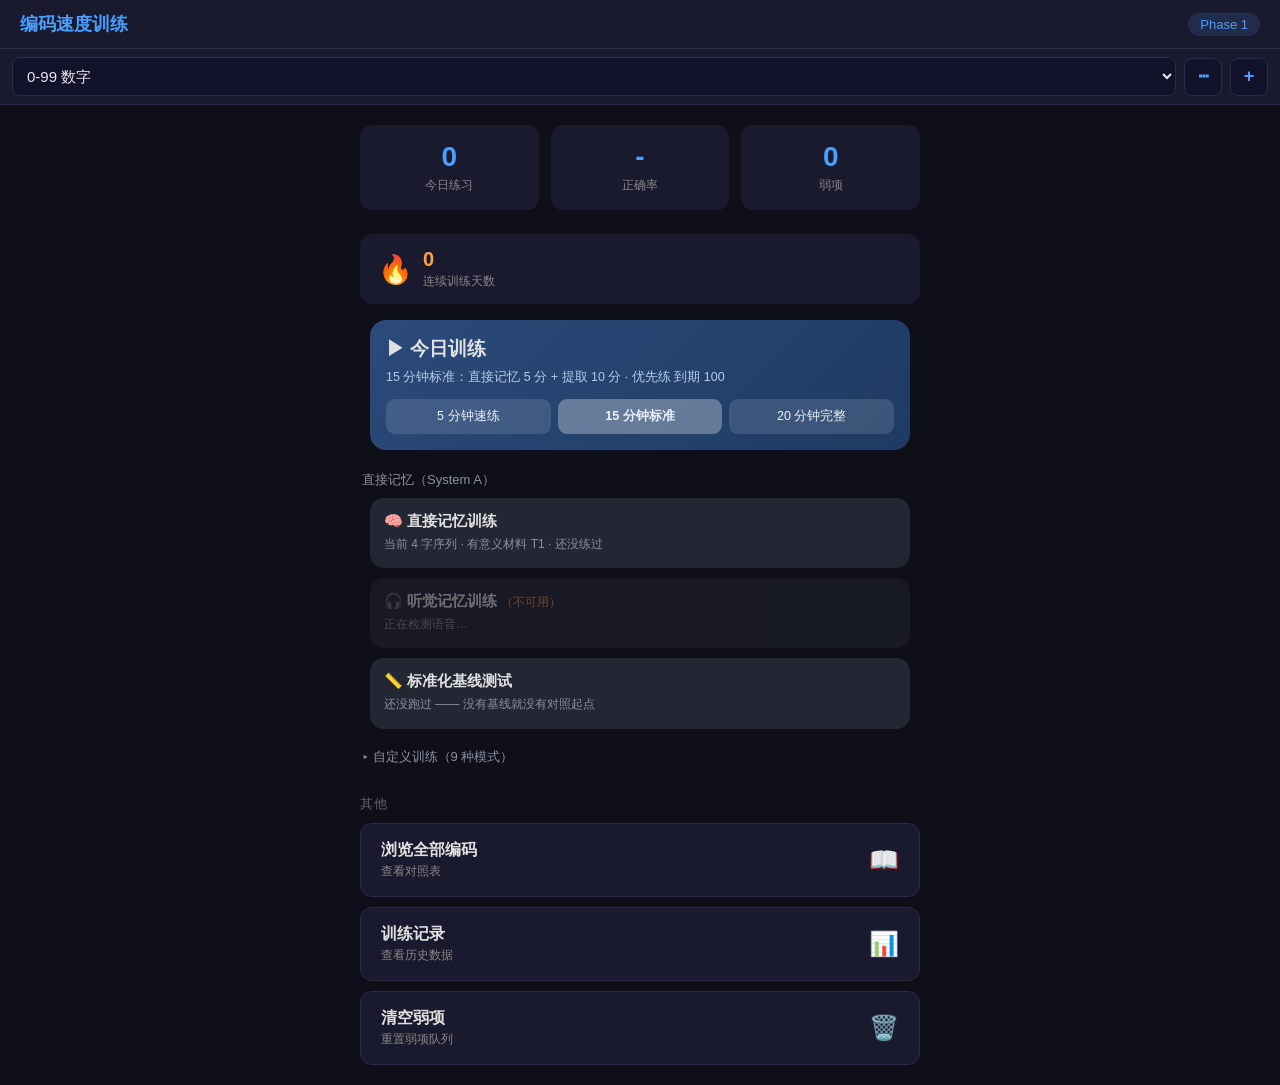
==== commit fb491eaf: "Add Morse code deck and turn deck tabs into a dropdown Morse: built-in deck using the 11/12/21/22 nu" ====
--- a/index.html
+++ b/index.html
@@ -403,6 +403,30 @@
 .mt-retention-row .fill { display: block; height: 100%; background: #4a9eff; }
 .mt-retention-row .val { width: 66px; text-align: right; color: #b8bec9; }
 
+/* 顶部牌组下拉筛选 */
+.deck-tabs.deck-filter { display: flex; align-items: center; gap: 8px; padding: 8px 12px; overflow: visible; }
+.deck-select { flex: 1; min-width: 0; background: #12122a; color: #e8e8f0; border: 1px solid #2a2a4a;
+  border-radius: 8px; padding: 9px 10px; font-size: 15px; font-family: inherit; }
+.deck-select:focus { outline: none; border-color: #4a9eff; }
+.deck-filter-btn { flex-shrink: 0; width: 38px; height: 38px; border-radius: 8px; border: 1px solid #2a2a4a;
+  background: #12122a; color: #4a9eff; font-size: 18px; font-weight: 700; cursor: pointer; }
+.deck-filter-btn:hover { border-color: #4a9eff; }
+
+/* 摩尔斯 */
+.mz-story { margin: 10px auto 0; max-width: 520px; padding: 10px 12px; border-radius: 8px;
+  background: #22223f; color: #e8c547; font-size: 15px; line-height: 1.6; text-align: left; }
+.mz-replay { display: block; margin: 10px auto 0; }
+.mz-grp { padding: 6px 0; border-bottom: 1px solid #2a2a4a; font-size: 14px; }
+.mz-letters { letter-spacing: 2px; color: #4a9eff; }
+.mz-btns { display: flex; flex-wrap: wrap; gap: 8px; margin: 10px 0; }
+.mz-table { max-height: 85vh; overflow-y: auto; }
+.mz-table table { width: 100%; border-collapse: collapse; font-size: 14px; }
+.mz-table td { padding: 6px 4px; border-bottom: 1px solid #2a2a4a; vertical-align: top; }
+.mz-th { margin: 14px 0 4px; font-weight: 700; color: #4a9eff; }
+.mz-l { font-size: 20px; font-weight: 700; width: 32px; }
+.mz-c { font-family: ui-monospace, monospace; width: 70px; }
+.mz-c span { color: #888; }
+
 </style>
 </head>
 <body>
@@ -4365,6 +4389,596 @@
   }
 }, true);
 
+/* ==== 42-deck-select.js ==== */
+// ============================================================
+// 顶部牌组：横向标签 → 下拉筛选
+// 标签多了以后横向滚动找不到；下拉按类别分组。
+// 长按隐藏的手势在 <select> 上做不了，改成旁边的「⋯」按钮。
+// ============================================================
+var DECK_CATEGORIES = [
+  { label: '编码', ids: ['numbers', 'poker', 'locations', 'morse'] },
+  { label: '日语', ids: ['hiragana', 'katakana', 'jpwords', 'jpkatawords', 'jpparticles'] },
+  { label: '注音', ids: ['bopomofo', 'bopomofocb'] },
+  { label: '儿童', ids: ['kidsnumbers', 'kidsabc'] }
+];
+
+function renderTabs() {
+  var c = document.getElementById('deck-tabs');
+  c.innerHTML = '';
+  c.classList.add('deck-filter');
+  var visible = getAllDeckIds();
+  var esc = function (s) { return String(s).replace(/&/g, '&amp;').replace(/</g, '&lt;'); };
+  var opt = function (id) {
+    return '<option value="' + esc(id) + '"' + (id === currentDeckId ? ' selected' : '') + '>' +
+           esc(getDeckInfo(id).name) + '</option>';
+  };
+
+  var placed = {}, html = '';
+  DECK_CATEGORIES.forEach(function (cat) {
+    var ids = cat.ids.filter(function (id) { return visible.indexOf(id) !== -1; });
+    if (!ids.length) return;
+    ids.forEach(function (id) { placed[id] = 1; });
+    html += '<optgroup label="' + cat.label + '">' + ids.map(opt).join('') + '</optgroup>';
+  });
+  var rest = visible.filter(function (id) { return !placed[id]; });
+  if (rest.length) html += '<optgroup label="自定义">' + rest.map(opt).join('') + '</optgroup>';
+
+  var sel = document.createElement('select');
+  sel.id = 'deck-select';
+  sel.className = 'deck-select';
+  sel.setAttribute('aria-label', '选择牌组');
+  sel.innerHTML = html;
+  sel.onchange = function () { switchDeck(sel.value); };
+  c.appendChild(sel);
+
+  var btn = function (txt, title, fn) {
+    var b = document.createElement('button');
+    b.className = 'deck-filter-btn'; b.textContent = txt; b.title = title;
+    b.setAttribute('aria-label', title);
+    b.onclick = fn;
+    c.appendChild(b);
+  };
+  btn('⋯', '隐藏当前牌组', function () { showTabMenu(currentDeckId); });
+  if (hiddenDecks.length > 0) btn('👁', '恢复隐藏的牌组', function () { showRestoreModal(); });
+  btn('+', '新建牌组', function () {
+    document.getElementById('new-deck-name').value = '';
+    openModal('create-deck-modal');
+  });
+}
+
+/* ==== 45-morse.js ==== */
+// ============================================================
+// 摩尔斯电码：用 0–99 数字桩（11 路飞 / 12 特兰克斯 / 21 香蕉鳄鱼 / 22 17·18号）
+// 1 = ·（嘀）  2 = —（嗒）
+//
+// 接入方式：作为内置牌组 morse，复用 System C 的承诺→冻结→核对流程。
+//   字母 → 编码  = 随机闪卡（fwd）
+//   编码 → 字母  = 反向闪卡（rev）
+//   听音 → 字母  = 新卡型 audio（aud），延迟从「播完」开始算
+//   单词解码/编码 = 新卡型 wdec / waud / wenc，按单词记账，不污染单字母统计
+// 故事只是过渡工具：答错时必定提示；「答案下显示故事」可以在熟练后关掉。
+// 永远不考故事本身（脱桩原则）。
+// ============================================================
+var MZ = {};
+
+MZ.CODES = {
+  E: '1', T: '2', I: '11', A: '12', N: '21', M: '22',
+  S: '111', U: '112', R: '121', W: '122', D: '211', K: '212', G: '221', O: '222',
+  B: '2111', C: '2121', F: '1121', H: '1111', J: '1222', L: '1211', P: '1221',
+  Q: '2212', V: '1112', X: '2112', Y: '2122', Z: '2211',
+  '0': '22222', '1': '12222', '2': '11222', '3': '11122', '4': '11112',
+  '5': '11111', '6': '21111', '7': '22111', '8': '22211', '9': '22221'
+};
+
+MZ.GROUPS = [
+  { label: '第一组 · 1–2 位', codes: 'ETIANM'.split('') },
+  { label: '第二组 · 3 位', codes: 'SURWDKGO'.split('') },
+  { label: '第三组 · 4 位', codes: 'BCFHJLPQVXYZ'.split('') },
+  { label: '数字 0–9（规律，不编故事）', codes: '1234567890'.split('') }
+];
+
+// 拆分 + 故事。revised = 为了消除歧义改过的版本（原版保留在 orig）。
+// 三位编码的统一约定：单个信号在开头就说「先…」，在结尾就说「最后…」，
+// 这样 W(1+22) / G(22+1)、D(2+11) / U(11+2) 这类镜像对不会讲成同一句话。
+MZ.STORIES = {
+  E: { split: '1', story: 'E 发出一声短嘀' },
+  T: { split: '2', story: 'T 发出一声长嗒' },
+  I: { split: '11', story: '路飞站直变成 I' },
+  A: { split: '12', story: '特兰克斯举着 A' },
+  N: { split: '21', story: '香蕉鳄鱼咬断 N' },
+  M: { split: '22', story: '17 号和 18 号举起 M' },
+  S: { split: '1+11', story: '先一道短闪光，照亮路飞胸前的 S',
+       orig: '短闪光照到路飞胸前的 S', revised: true },
+  U: { split: '11+2', story: '路飞先出场，最后甩出一道长闪电，弯成 U',
+       orig: '路飞拉出长闪电，弯成 U', revised: true },
+  R: { split: '12+1', story: '特兰克斯先出场，最后按一下短闪按钮，弹出 R',
+       orig: '特兰克斯按一次短闪按钮，出现 R', revised: true },
+  W: { split: '1+22', story: '先亮一道短闪光，照出 17、18 号并肩站成 W',
+       orig: '短闪光照亮 17、18 号的 W', revised: true },
+  D: { split: '2+11', story: '先劈下一道长闪电，劈中路飞，路飞摔成 D',
+       orig: '长闪电劈中路飞的 D', revised: true },
+  K: { split: '2+12', story: '先劈下一道长闪电，特兰克斯举剑格挡成 K',
+       orig: '长闪电劈中特兰克斯的 K', revised: true },
+  G: { split: '22+1', story: '17、18 号先出场，最后被一道短闪光打出 G 的钩',
+       orig: '17、18 号被短闪光照亮，出现 G', revised: true },
+  O: { split: '22+2', story: '17、18 号先出场，最后射出一道长光柱绕成 O',
+       orig: '17、18 号发出一道长闪光，形成 O', revised: true },
+  B: { split: '21+11', story: '香蕉鳄鱼咬住路飞的 B 帽' },
+  C: { split: '21+21', story: '两条香蕉鳄鱼首尾相咬围成 C' },
+  F: { split: '11+21', story: '路飞骑香蕉鳄鱼挥舞 F 旗' },
+  H: { split: '11+11', story: '两个路飞手拉手变成 H' },
+  J: { split: '12+22', story: '特兰克斯和 17、18 号钓出 J' },
+  L: { split: '12+11', story: '特兰克斯把路飞折成 L' },
+  P: { split: '12+21', story: '特兰克斯骑香蕉鳄鱼举 P' },
+  Q: { split: '22+12', story: '17、18 号追着特兰克斯抢 Q' },
+  V: { split: '11+12', story: '路飞与特兰克斯举起 V' },
+  X: { split: '21+12', story: '香蕉鳄鱼和特兰克斯交叉成 X' },
+  Y: { split: '21+22', story: '香蕉鳄鱼撞上 17、18 号，撞出 Y' },
+  Z: { split: '22+11', story: '17、18 号把路飞折成 Z' }
+};
+
+MZ.DIGIT_RULE = '1–5 从左边逐个加短音；6–0 从左边逐个加长音';
+MZ.digitHint = function (d) {
+  var n = parseInt(d, 10);
+  if (n >= 1 && n <= 5) return d + ' = 前 ' + n + ' 个短 + ' + (5 - n) + ' 个长';
+  var k = n === 0 ? 5 : n - 5;
+  return d + ' = 前 ' + k + ' 个长 + ' + (5 - k) + ' 个短';
+};
+
+// 镜像（倒序）和反相（1↔2）对：最容易互相误答
+MZ.CONFUSABLE = [['E','T'],['I','M'],['A','N'],['S','O'],['D','U'],['G','W'],['K','R'],
+                 ['B','V'],['F','L'],['Q','Y'],['X','P'],['B','J'],['S','H'],['H','5']];
+
+MZ.WORDS = (
+  'THE AND MAN TEN NET TIN TAN MAT MET MEN AIM ANT ATE EAT TEA TIE MAN ' +
+  'SEA SET SIT SAT NOT NOW HOT HAT HIT HIM HER SHE SUN RUN FUN DOG CAT COW BOX FOX ' +
+  'BED RED BAD DAD SON TOP CUP MAP PEN PIG EGG ICE OIL OWL KEY JOB JAM ZOO YES YOU ' +
+  'WHY WAY WIN WET OLD END ' +
+  'TEAM MEAT TIME MINT NAME MAIN TAME ITEM MEAN NEAT STAR STOP SHIP SHOP SNOW RAIN ' +
+  'WIND FISH BIRD BOOK DOOR HOME HAND KING LOVE MOON NOTE ROAD ROOM SOUP TREE WAVE ' +
+  'WORK YEAR ZERO QUIZ JUMP BLUE GOLD HELP HOPE ' +
+  'RADIO WATER HOUSE MUSIC LIGHT NIGHT HAPPY GREEN TRAIN QUEEN PIANO ZEBRA EARTH ' +
+  'HEART OCEAN TIGER MAGIC MORSE ' +
+  'SIGNAL ANSWER WINTER SUMMER BRIDGE GARDEN PLANET ROCKET FRIEND'
+).split(' ').filter(function (w, i, a) { return w && a.indexOf(w) === i; });
+
+MZ.WORD_TYPES = { wdec: 1, waud: 1, wenc: 1 };
+MZ.MODE_INFO = {
+  'morse-audio': { name: '听音识字母', count: 20, type: 'audio' },
+  'morse-wdec':  { name: '单词解码（看）', count: 10, type: 'wdec' },
+  'morse-waud':  { name: '单词解码（听）', count: 10, type: 'waud' },
+  'morse-wenc':  { name: '单词编码', count: 10, type: 'wenc' }
+};
+
+MZ.dots = function (c12) { return c12.replace(/1/g, '·').replace(/2/g, '—'); };
+MZ.isWord = function (code) { return currentDeckId === 'morse' && !MZ.CODES[code] && /^[A-Z]{2,}$/.test(code); };
+MZ.wordCode = function (w, sep) {
+  return w.split('').map(function (ch) { return MZ.CODES[ch]; }).join(sep || ' / ');
+};
+
+// 牌组数据：答案 = 「12  ·—」，既保留你的数字写法，也让点划本身慢慢接手
+MZ.DATA = {};
+MZ.GROUPS.forEach(function (g) {
+  g.codes.forEach(function (c) { MZ.DATA[c] = MZ.CODES[c] + '  ' + MZ.dots(MZ.CODES[c]); });
+});
+BUILTIN.morse = { name: '📡 摩尔斯电码', data: MZ.DATA };
+
+MT2.DEFAULTS.morseWpm = 15;        // 字符速度（WPM）
+MT2.DEFAULTS.morseFreq = 600;      // 音调 Hz
+MT2.DEFAULTS.morseStory = true;    // 答案下显示故事（学习期开，熟练后关）
+MT2.DIR_LABEL.aud = '听音';
+MT2.DIR_LABEL.wdec = '单词解码';
+MT2.DIR_LABEL.waud = '听单词';
+MT2.DIR_LABEL.wenc = '单词编码';
+
+Object.keys(MZ.MODE_INFO).forEach(function (m) {
+  MODE_DEFAULTS[m] = MZ.MODE_INFO[m].count;
+  MODE_NAMES[m] = MZ.MODE_INFO[m].name;
+});
+
+// 第一次进摩尔斯牌组：默认范围是第一组 ETIANM，允许重复（6 个字母撑不起 20 题）
+MZ.seedRange = function () {
+  if (modeSettings.morse) return;
+  var first = MZ.GROUPS[0].codes.slice();
+  modeSettings.morse = {};
+  ['random', 'reverse', 'sprint', 'confusable', 'morse-audio',
+   'morse-wdec', 'morse-waud', 'morse-wenc'].forEach(function (m) {
+    modeSettings.morse[m] = { count: MODE_DEFAULTS[m], selected: first.slice(), repeat: true };
+  });
+  saveModeSettings();
+};
+
+// ------------------------------------------------------------
+// 牌组接线
+// ------------------------------------------------------------
+var _mzOrigGroups = getCodeGroups;
+getCodeGroups = function () {
+  if (currentDeckId === 'morse') return MZ.GROUPS.map(function (g) { return { label: g.label, codes: g.codes.slice() }; });
+  return _mzOrigGroups();
+};
+
+var _mzOrigConfusable = getConfusable;
+getConfusable = function () {
+  if (currentDeckId === 'morse') return MZ.CONFUSABLE.map(function (p) { return p.slice(); });
+  return _mzOrigConfusable();
+};
+
+// 单词不在牌组数据里：答案就是它的编码
+var _mzOrigGetName = getName;
+getName = function (code) {
+  if (MZ.isWord(code)) return MZ.wordCode(code);
+  return _mzOrigGetName(code);
+};
+
+// 单词不进旧弱项表 —— 否则「弱项复习」会抽到一张不存在的卡
+var _mzOrigAddWeak = addWeakItem;
+addWeakItem = function (code) { if (MZ.isWord(code)) return; _mzOrigAddWeak(code); };
+var _mzOrigMarkWeak = markWeakCorrect;
+markWeakCorrect = function (code) { if (MZ.isWord(code)) return; _mzOrigMarkWeak(code); };
+
+var _mzOrigDirOf = MT2.dirOf;
+MT2.dirOf = function (t) {
+  if (t === 'audio') return 'aud';
+  if (MZ.WORD_TYPES[t]) return t;
+  return _mzOrigDirOf(t);
+};
+
+MZ.wordsFor = function (letters) {
+  return MZ.WORDS.filter(function (w) {
+    return w.split('').every(function (ch) { return letters.indexOf(ch) !== -1; });
+  });
+};
+
+var _mzOrigBuildDeck = buildDeck;
+buildDeck = function (mode) {
+  var info = MZ.MODE_INFO[mode];
+  if (!info) return _mzOrigBuildDeck(mode);
+  var codes = getFilteredCodes(), count = getModeCount(mode) || info.count;
+  if (info.type === 'audio') {
+    return pickCodes(codes, count, true).map(function (c) { return { type: 'audio', codes: [c] }; });
+  }
+  var words = MZ.wordsFor(codes);
+  var out = [];
+  while (out.length < count && words.length) out = out.concat(shuffle(words));
+  return out.slice(0, count).map(function (w) { return { type: info.type, codes: [w] }; });
+};
+
+var _mzOrigStartMode = startMode;
+startMode = function (mode) {
+  var info = MZ.MODE_INFO[mode];
+  if (info) {
+    if (info.type === 'audio' || info.type === 'waud') {
+      var why = MZ.audioProblem();
+      if (why) { alert(why); return; }
+      MZ.unlockAudio();   // 必须在点击手势里创建/恢复 AudioContext
+    }
+    if (MZ.WORD_TYPES[info.type]) {
+      var n = MZ.wordsFor(getFilteredCodes()).length;
+      if (n < 5) {
+        alert('当前字母范围只能拼出 ' + n + ' 个单词，太少了。\n在范围里多勾几个字母（第一组 ETIANM 就能拼出 20 多个）。');
+        return;
+      }
+    }
+  }
+  _mzOrigStartMode(mode);
+};
+
+// ------------------------------------------------------------
+// 音频：Web Audio 正弦波。APK 的 WebView 也支持（和 Web Speech 不同）
+// ------------------------------------------------------------
+MZ.ctx = null;
+MZ.playing = false;
+MZ.playToken = 0;
+MZ.audioProblem = function () {
+  if (!(window.AudioContext || window.webkitAudioContext)) return '这个浏览器不支持 Web Audio，没法播放摩尔斯音。';
+  return '';
+};
+MZ.unlockAudio = function () {
+  try {
+    if (!MZ.ctx) MZ.ctx = new (window.AudioContext || window.webkitAudioContext)();
+    if (MZ.ctx.state === 'suspended') MZ.ctx.resume();
+  } catch (e) { MZ.ctx = null; }
+};
+
+// 时长（秒）：点 1 单位、划 3 单位、元素间 1、字母间 3×2（学习期放宽字间距，字符本身仍按 WPM）
+MZ.LETTER_GAP_UNITS = 6;
+MZ.unitSec = function () { return 1.2 / (MT2.cfg('morseWpm') || 15); };
+MZ.schedule = function (codes12) {
+  var u = MZ.unitSec(), t = 0, marks = [];
+  codes12.forEach(function (c, li) {
+    if (li > 0) t += MZ.LETTER_GAP_UNITS * u;
+    c.split('').forEach(function (sym, i) {
+      if (i > 0) t += u;
+      var len = (sym === '1' ? 1 : 3) * u;
+      marks.push([t, len]); t += len;
+    });
+  });
+  return { marks: marks, total: t };
+};
+
+// 返回 Promise：播完 resolve（按计算时长，不依赖音频事件，静音/无设备也能推进）
+MZ.play = function (codes12) {
+  var plan = MZ.schedule(codes12);
+  var token = ++MZ.playToken;
+  MZ.playing = true;
+  try {
+    MZ.unlockAudio();
+    var ctx = MZ.ctx;
+    if (ctx) {
+      var t0 = ctx.currentTime + 0.08, f = MT2.cfg('morseFreq') || 600;
+      plan.marks.forEach(function (m) {
+        var o = ctx.createOscillator(), g = ctx.createGain();
+        o.type = 'sine'; o.frequency.value = f;
+        var s = t0 + m[0], e = s + m[1];
+        g.gain.setValueAtTime(0, s);
+        g.gain.linearRampToValueAtTime(0.5, s + 0.005);
+        g.gain.setValueAtTime(0.5, e - 0.005);
+        g.gain.linearRampToValueAtTime(0, e);
+        o.connect(g); g.connect(ctx.destination);
+        o.start(s); o.stop(e + 0.01);
+      });
+    }
+  } catch (e) {}
+  return new Promise(function (res) {
+    setTimeout(function () {
+      if (token === MZ.playToken) MZ.playing = false;
+      res(token === MZ.playToken);
+    }, plan.total * 1000 + 120);
+  });
+};
+MZ.stop = function () { MZ.playToken++; MZ.playing = false; };
+
+MZ.cardCodes12 = function (card) {
+  var c = card.codes[0];
+  if (MZ.CODES[c]) return [MZ.CODES[c]];
+  return c.split('').map(function (ch) { return MZ.CODES[ch]; });
+};
+
+// ------------------------------------------------------------
+// 训练屏：卡面 + 故事提示
+// ------------------------------------------------------------
+MZ.storyText = function (c) {
+  if (/^[0-9]$/.test(c)) return MZ.digitHint(c) + '（规律：' + MZ.DIGIT_RULE + '）';
+  var s = MZ.STORIES[c];
+  if (!s) return '';
+  return c + ' = ' + MZ.CODES[c] + '（' + s.split + '）· ' + s.story;
+};
+
+MZ.storyEl = function () {
+  var el = mtEl('mz-story');
+  if (!el) {
+    el = document.createElement('div');
+    el.id = 'mz-story'; el.className = 'mz-story'; el.style.display = 'none';
+    var a = mtEl('card-answer');
+    a.parentNode.insertBefore(el, a.nextSibling);
+  }
+  return el;
+};
+
+MZ.showStory = function (force) {
+  if (currentDeckId !== 'morse') return;
+  var card = deck[deckIndex];
+  if (!card) return;
+  if (!force && !MT2.cfg('morseStory')) return;
+  var lines;
+  if (MZ.WORD_TYPES[card.type]) {
+    var w = card.codes[0];
+    lines = w.split('').map(function (ch) { return ch + ' ' + MZ.CODES[ch] + ' ' + MZ.dots(MZ.CODES[ch]); });
+    lines = [lines.join('　')];
+  } else {
+    lines = [MZ.storyText(card.codes[0])];
+  }
+  var el = MZ.storyEl();
+  el.innerHTML = lines.map(function (l) { return l.replace(/</g, '&lt;'); }).join('<br>');
+  el.style.display = '';
+};
+MZ.hideStory = function () { var el = mtEl('mz-story'); if (el) el.style.display = 'none'; };
+
+MZ.replayBtn = function (show) {
+  var b = mtEl('mz-replay');
+  if (!b) {
+    b = document.createElement('button');
+    b.id = 'mz-replay'; b.className = 'mt-btn mz-replay';
+    b.textContent = '🔁 再听一遍';
+    b.onclick = function () { var c = deck[deckIndex]; if (c) MZ.play(MZ.cardCodes12(c)); };
+    var a = mtEl('card-answer');
+    a.parentNode.insertBefore(b, a.nextSibling);
+  }
+  b.style.display = show ? '' : 'none';
+};
+
+var _mzOrigShowCard = showCurrentCard;
+showCurrentCard = function () {
+  MZ.stop();
+  MZ.hideStory();
+  MZ.replayBtn(false);
+  _mzOrigShowCard();
+  if (currentDeckId !== 'morse') return;
+  var card = deck[deckIndex];
+  if (!card) return;
+  var p = mtEl('card-prompt'), a = mtEl('card-answer');
+  var c = card.codes[0];
+
+  if (card.type === 'reverse' && MZ.CODES[c]) {
+    p.style.fontSize = '40px';
+  } else if (card.type === 'wdec') {
+    p.textContent = MZ.wordCode(c); p.className = 'number'; p.style.fontSize = '30px';
+    a.textContent = c + '　' + MZ.wordCode(c, ' ').split(' ').map(MZ.dots).join(' ');
+  } else if (card.type === 'wenc') {
+    p.textContent = c; p.className = 'number'; p.style.fontSize = '';
+    a.textContent = MZ.wordCode(c);
+  } else if (card.type === 'audio' || card.type === 'waud') {
+    p.textContent = '🔊'; p.className = 'number'; p.style.fontSize = '';
+    a.textContent = card.type === 'audio' ? c + '　' + getName(c) : c + '　' + MZ.wordCode(c);
+    MZ.startListening(card);
+  }
+};
+
+// 听音卡：播放期间不能承诺；延迟从「播完」那一刻开始算 —— 否则长字母天然吃亏
+MZ.startListening = function (card) {
+  var f2 = mtEl('f2-controls');
+  f2.style.display = 'none';
+  cancelAnimationFrame(timerRAF);
+  mtEl('train-timer').textContent = '♪';
+  mtEl('f1-countdown').textContent = '听……';
+  var idx = deckIndex;
+  MZ.play(MZ.cardCodes12(card)).then(function (current) {
+    if (!current || deckIndex !== idx || mtCommitted) return;
+    if (mtEl('screen-training').style.display === 'none') return;
+    f2.style.display = 'flex';
+    mtEl('f1-countdown').textContent = card.requeued ? '（刚才没答对，再试一次）' : '';
+    cardStartTime = Date.now();
+    mtT0 = performance.now();
+    updateTimer();
+  });
+};
+
+var _mzOrigCommit = mtCommit;
+mtCommit = function () { if (MZ.playing) return; _mzOrigCommit(); };
+var _mzOrigDontKnow = f2DontKnow;
+f2DontKnow = function () {
+  if (MZ.playing) return;
+  var was = mtCommitted;
+  _mzOrigDontKnow();
+  if (!was && currentDeckId === 'morse') { MZ.showStory(true); MZ.afterReveal(); }
+};
+
+MZ.afterReveal = function () {
+  var card = deck[deckIndex];
+  if (card && (card.type === 'audio' || card.type === 'waud')) MZ.replayBtn(true);
+};
+
+// 校准试次：听音卡按「反向」出选项（选字母）；单词卡不做校准
+var _mzOrigCalibOpts = mtBuildCalibOptions;
+mtBuildCalibOptions = function (card) {
+  if (card && MZ.WORD_TYPES[card.type]) return null;
+  if (card && card.type === 'audio') return _mzOrigCalibOpts({ type: 'reverse', codes: card.codes });
+  return _mzOrigCalibOpts(card);
+};
+var _mzOrigShowCalib = mtShowCalib;
+mtShowCalib = function (card, opts) {
+  if (card && card.type === 'audio') card = { type: 'reverse', codes: card.codes };
+  _mzOrigShowCalib(card, opts);
+};
+var _mzOrigPickCalib = mtPickCalib;
+mtPickCalib = function (chosen, correct, idx) {
+  var was = revealed;
+  _mzOrigPickCalib(chosen, correct, idx);
+  if (!was && currentDeckId === 'morse') { MZ.showStory(chosen !== correct); MZ.afterReveal(); }
+};
+
+var _mzOrigShowAnswer = mtShowAnswerAndVerify;
+mtShowAnswerAndVerify = function () {
+  _mzOrigShowAnswer();
+  if (currentDeckId === 'morse') { MZ.showStory(false); MZ.afterReveal(); }
+};
+
+// 自评「不会/错」：一定提示故事（答错时告诉你正确编码 + 对应的桩）
+var _mzOrigRecord = mtRecordAndAdvance;
+mtRecordAndAdvance = function (result, isCalib) {
+  _mzOrigRecord(result, isCalib);
+  if (currentDeckId === 'morse' && result === 'dont_know' && mtAwaitContinue) MZ.showStory(true);
+};
+
+// 离开训练屏时停掉声音
+var _mzOrigEndTraining = endTraining;
+endTraining = function () { MZ.stop(); _mzOrigEndTraining(); };
+
+// ------------------------------------------------------------
+// 首页面板（只在摩尔斯牌组显示）
+// ------------------------------------------------------------
+MZ.groupProgress = function (g) {
+  var n1 = 0, n2 = 0, meds = [];
+  g.codes.forEach(function (c) {
+    var r = MT2.recRO('morse', c, 'fwd');
+    if (r && r.status >= 1) n1++;
+    if (r && r.status >= 2) n2++;
+    if (r && r.median !== null) meds.push(r.median);
+  });
+  return { correct: n1, fast: n2, total: g.codes.length, median: MT2.quantile(meds, 0.5) };
+};
+
+MZ.renderPanel = function () {
+  var modes = document.getElementById('home-modes');
+  if (!modes) return;
+  var panel = document.getElementById('mz-panel');
+  if (currentDeckId !== 'morse') { if (panel) panel.style.display = 'none'; return; }
+  MZ.seedRange();
+  if (!panel) {
+    panel = document.createElement('div');
+    panel.id = 'mz-panel'; panel.className = 'mt-card mz-panel';
+  }
+  var anchor = document.getElementById('mt-dm-entries');
+  if (anchor) modes.insertBefore(panel, anchor.nextSibling);
+  else if (panel.parentNode !== modes) modes.insertBefore(panel, modes.firstChild);
+  panel.style.display = '';
+
+  var rows = MZ.GROUPS.map(function (g) {
+    var p = MZ.groupProgress(g);
+    var done = p.fast === p.total;
+    return '<div class="mz-grp"><b>' + g.label + '</b> <span class="mz-letters">' + g.codes.join(' ') + '</span><br>' +
+      '<span class="mt-sub">能正确 ' + p.correct + '/' + p.total + ' · 能快速 ' + p.fast + '/' + p.total +
+      (p.median !== null ? ' · 中位 ' + p.median.toFixed(2) + 's' : '') +
+      (done ? ' · <span style="color:#3ddc84">✓ 可以加下一组</span>' : '') + '</span></div>';
+  }).join('');
+
+  var wpm = MT2.cfg('morseWpm'), story = MT2.cfg('morseStory');
+  panel.innerHTML =
+    '<div class="mt-card-h">📡 摩尔斯训练 <span class="mt-sub">1 = · 嘀　2 = — 嗒</span></div>' +
+    rows +
+    '<div class="mt-note">字母 → 编码：「随机闪卡」　编码 → 字母：「反向闪卡」　1 秒目标：「冲刺挑战」<br>' +
+    '在各模式的「选择编码范围」里一组一组加，组内全部「能快速」再加下一组。</div>' +
+    '<div class="mz-btns">' +
+      '<button class="mt-btn" onclick="openModeSettings(\'morse-audio\')">🔊 听音识字母</button>' +
+      '<button class="mt-btn" onclick="openModeSettings(\'morse-wdec\')">🔤 单词解码（看）</button>' +
+      '<button class="mt-btn" onclick="openModeSettings(\'morse-waud\')">👂 单词解码（听）</button>' +
+      '<button class="mt-btn" onclick="openModeSettings(\'morse-wenc\')">✏️ 单词编码</button>' +
+      '<button class="mt-btn" onclick="MZ.showStoryTable()">📖 故事表</button>' +
+    '</div>' +
+    '<label class="mt-setting">字符速度 <select onchange="MT2.setCfg(\'morseWpm\', parseInt(this.value,10))">' +
+      [10, 13, 15, 18, 20, 25].map(function (v) {
+        return '<option value="' + v + '"' + (v === wpm ? ' selected' : '') + '>' + v + ' WPM</option>';
+      }).join('') + '</select></label>' +
+    '<label class="mt-setting">答案下显示故事 <select onchange="MT2.setCfg(\'morseStory\', this.value===\'1\'); MZ.renderPanel()">' +
+      '<option value="1"' + (story ? ' selected' : '') + '>显示（学习期）</option>' +
+      '<option value="0"' + (!story ? ' selected' : '') + '>只在答错时显示</option></select></label>' +
+    '<div class="mt-note">听音的延迟从<b>播完</b>开始算。改了 WPM，前后的听音延迟就不能直接比。' +
+      '故事只是过渡：组内都「能快速」之后，把上面这项切成「只在答错时显示」。</div>';
+};
+
+var _mzOrigHomeUI = updateHomeUI;
+updateHomeUI = function () { _mzOrigHomeUI(); MZ.renderPanel(); };
+
+MZ.showStoryTable = function () {
+  var m = document.getElementById('mz-story-modal');
+  if (!m) {
+    m = document.createElement('div');
+    m.id = 'mz-story-modal'; m.className = 'modal-overlay';
+    m.onclick = function (e) { if (e.target === m) closeModal('mz-story-modal'); };
+    document.body.appendChild(m);
+  }
+  var h = '<div class="modal mz-table"><h3>📖 编码故事表</h3>' +
+    '<div class="mt-note">11 路飞 · 12 特兰克斯 · 21 香蕉鳄鱼 · 22 17/18 号。四位一律 2+2 拆。' +
+    '三位编码：单个信号在开头说「先…」，在结尾说「最后…」。标 ✎ 的是为了区分镜像对改过的版本，下面附原版。</div>';
+  MZ.GROUPS.forEach(function (g) {
+    h += '<div class="mz-th">' + g.label + '</div><table>';
+    g.codes.forEach(function (c) {
+      var s = MZ.STORIES[c];
+      h += '<tr><td class="mz-l">' + c + '</td><td class="mz-c">' + MZ.CODES[c] + '<br><span>' +
+        MZ.dots(MZ.CODES[c]) + '</span></td><td>' +
+        (s ? (s.revised ? '✎ ' : '') + s.story + (s.split.length > 2 ? '<span class="mt-sub">（' + s.split + '）</span>' : '') +
+             (s.orig ? '<div class="mt-sub">原版：' + s.orig + '</div>' : '')
+           : MZ.digitHint(c)) +
+        '</td></tr>';
+    });
+    h += '</table>';
+    if (g.codes[0] === '1') h += '<div class="mt-note">规律：' + MZ.DIGIT_RULE + '</div>';
+  });
+  h += '<div class="btn-row"><button class="btn-save" onclick="closeModal(\'mz-story-modal\')">关闭</button></div></div>';
+  m.innerHTML = h;
+  openModal('mz-story-modal');
+};
+
 /* ==== 50-scheduler.js ==== */
 // ============================================================
 // 「今日训练」编排器 —— 打开就能练，不需要选任何东西
@@ -5040,6 +5654,11 @@
   if (ss) ss.value = String(MT2.cfg('speedTarget'));
   var rs = document.getElementById('mt-set-rate');
   if (rs) rs.value = String(MT2.cfg('audioRate') || 1);
+  // base.html 初始化时，后加的内置牌组（摩尔斯）还没注册，上次选的牌组会被退回 numbers；
+  // 标签也是用旧的 renderTabs 画的。这里按注册完的牌组表重来一遍。
+  var savedDeck = localStorage.getItem('mt_deck');
+  if (savedDeck && getDeckInfo(savedDeck)) currentDeckId = savedDeck;
+  renderTabs();
   showHome();
 })();
 
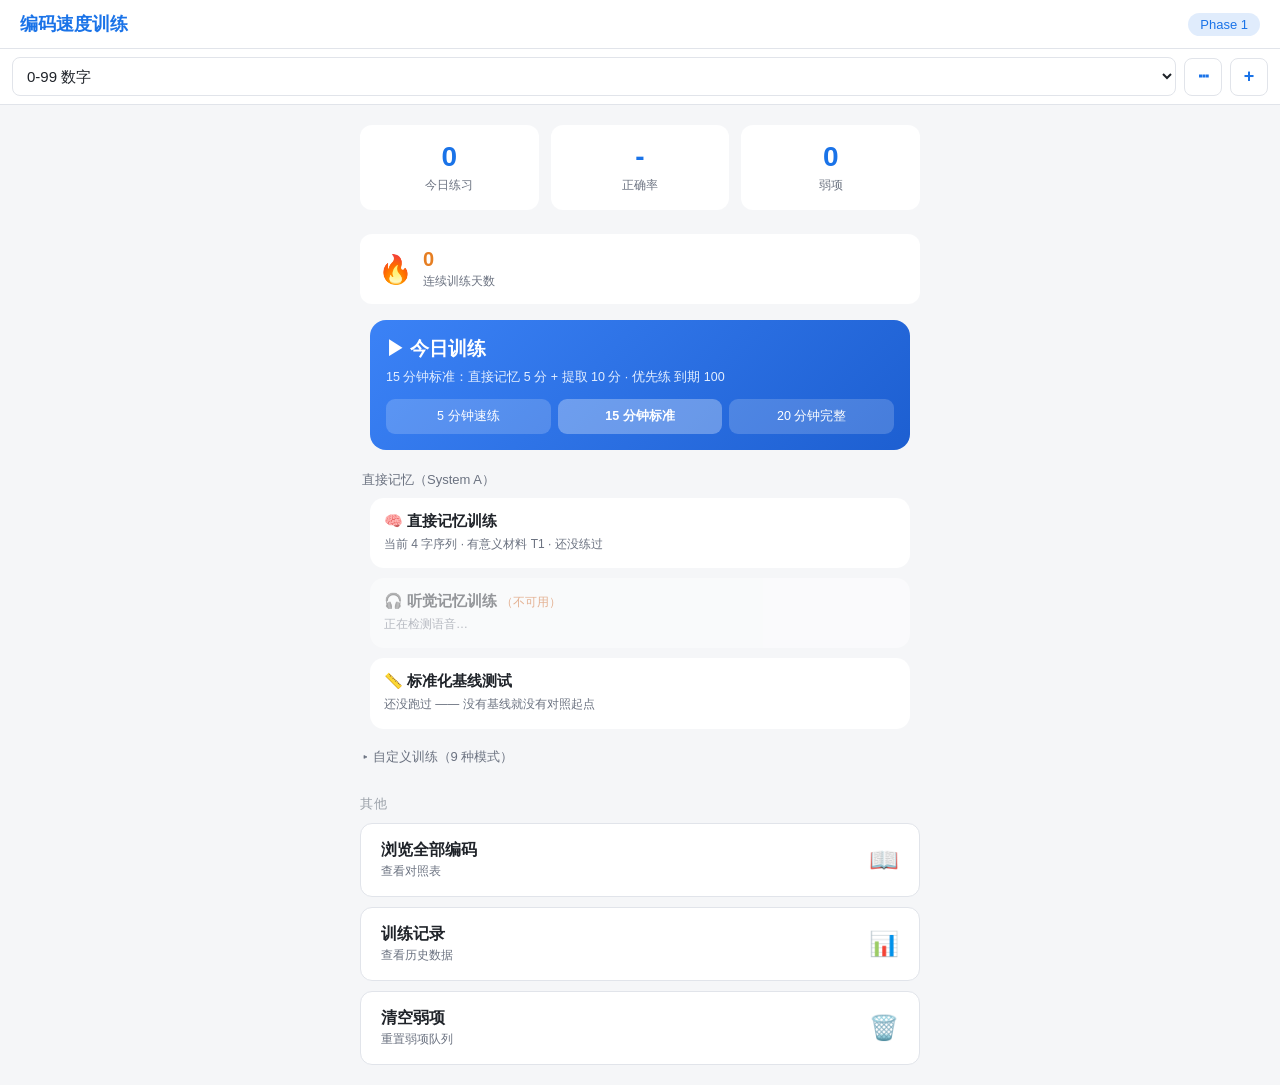
==== commit d7e71c81: "Switch the whole app to a light theme Dark backgrounds become light grey with white cards and dark t" ====
--- a/index.html
+++ b/index.html
@@ -6,229 +6,229 @@
 <title>编码速度训练</title>
 <style>
 * { margin: 0; padding: 0; box-sizing: border-box; }
-body { font-family: -apple-system, 'PingFang SC', sans-serif; background: #0f0f1a; color: #e0e0e0; min-height: 100vh; }
-
-.header { background: #1a1a2e; padding: 12px 20px; padding-top: calc(env(safe-area-inset-top, 0px) + 12px); display: flex; justify-content: space-between; align-items: center; border-bottom: 1px solid #2a2a4a; }
-.header h1 { font-size: 18px; color: #4a9eff; }
-.header .phase-badge { background: #4a9eff22; color: #4a9eff; padding: 4px 12px; border-radius: 12px; font-size: 13px; cursor: pointer; }
-
-.deck-tabs { display: flex; gap: 0; background: #1a1a2e; border-bottom: 1px solid #2a2a4a; padding: 0 12px; overflow-x: auto; white-space: nowrap; }
-.deck-tab { padding: 10px 16px; font-size: 14px; color: #888; cursor: pointer; border-bottom: 2px solid transparent; transition: all 0.2s; flex-shrink: 0; }
-.deck-tab:hover { color: #ccc; }
-.deck-tab.active { color: #4a9eff; border-bottom-color: #4a9eff; }
-.deck-tab.add-tab { color: #4a9eff; font-size: 18px; font-weight: 700; padding: 8px 14px; }
-.deck-tab.add-tab:hover { color: #6bb3ff; }
+body { font-family: -apple-system, 'PingFang SC', sans-serif; background: #f5f6f8; color: #1f2329; min-height: 100vh; }
+
+.header { background: #ffffff; padding: 12px 20px; padding-top: calc(env(safe-area-inset-top, 0px) + 12px); display: flex; justify-content: space-between; align-items: center; border-bottom: 1px solid #e1e4ea; }
+.header h1 { font-size: 18px; color: #1a73e8; }
+.header .phase-badge { background: #1a73e822; color: #1a73e8; padding: 4px 12px; border-radius: 12px; font-size: 13px; cursor: pointer; }
+
+.deck-tabs { display: flex; gap: 0; background: #ffffff; border-bottom: 1px solid #e1e4ea; padding: 0 12px; overflow-x: auto; white-space: nowrap; }
+.deck-tab { padding: 10px 16px; font-size: 14px; color: #6b7280; cursor: pointer; border-bottom: 2px solid transparent; transition: all 0.2s; flex-shrink: 0; }
+.deck-tab:hover { color: #444a55; }
+.deck-tab.active { color: #1a73e8; border-bottom-color: #1a73e8; }
+.deck-tab.add-tab { color: #1a73e8; font-size: 18px; font-weight: 700; padding: 8px 14px; }
+.deck-tab.add-tab:hover { color: #1557b0; }
 
 .home { max-width: 600px; margin: 0 auto; padding: 20px; }
 .stats-bar { display: grid; grid-template-columns: repeat(3, 1fr); gap: 12px; margin-bottom: 24px; }
-.stat-card { background: #1a1a2e; border-radius: 12px; padding: 16px; text-align: center; }
-.stat-card .value { font-size: 28px; font-weight: 700; color: #4a9eff; }
-.stat-card .label { font-size: 12px; color: #888; margin-top: 4px; }
+.stat-card { background: #ffffff; border-radius: 12px; padding: 16px; text-align: center; }
+.stat-card .value { font-size: 28px; font-weight: 700; color: #1a73e8; }
+.stat-card .label { font-size: 12px; color: #6b7280; margin-top: 4px; }
 .mode-grid { display: grid; gap: 10px; }
-.mode-btn { background: #1a1a2e; border: 1px solid #2a2a4a; border-radius: 12px; padding: 16px 20px; text-align: left; cursor: pointer; transition: all 0.2s; display: flex; justify-content: space-between; align-items: center; }
-.mode-btn:hover { background: #222244; border-color: #4a9eff; }
+.mode-btn { background: #ffffff; border: 1px solid #e1e4ea; border-radius: 12px; padding: 16px 20px; text-align: left; cursor: pointer; transition: all 0.2s; display: flex; justify-content: space-between; align-items: center; }
+.mode-btn:hover { background: #eef2fb; border-color: #1a73e8; }
 .mode-btn .mode-name { font-size: 16px; font-weight: 600; }
-.mode-btn .mode-desc { font-size: 12px; color: #888; margin-top: 2px; }
+.mode-btn .mode-desc { font-size: 12px; color: #6b7280; margin-top: 2px; }
 .mode-btn .mode-icon { font-size: 24px; }
 .mode-btn.disabled { opacity: 0.4; cursor: not-allowed; }
-.section-title { font-size: 13px; color: #666; margin: 20px 0 10px; text-transform: uppercase; letter-spacing: 1px; }
-.empty-msg { text-align: center; padding: 40px 20px; color: #555; }
+.section-title { font-size: 13px; color: #9aa0a8; margin: 20px 0 10px; text-transform: uppercase; letter-spacing: 1px; }
+.empty-msg { text-align: center; padding: 40px 20px; color: #a0a6b0; }
 .empty-msg p { margin-bottom: 12px; }
 
 .training { display: none; max-width: 600px; margin: 0 auto; padding: 20px; }
 .training-header { display: flex; justify-content: space-between; align-items: center; margin-bottom: 20px; padding-top: env(safe-area-inset-top, 0px); }
-.training-header .back-btn { background: none; border: 1px solid #444; color: #888; padding: 6px 14px; border-radius: 8px; cursor: pointer; font-size: 13px; }
-.training-header .back-btn:hover { border-color: #4a9eff; color: #4a9eff; }
-.training-header .progress { font-size: 14px; color: #888; }
-.training-header .timer { font-size: 14px; color: #4a9eff; font-variant-numeric: tabular-nums; min-width: 50px; text-align: right; }
-
-.card { background: #1a1a2e; border-radius: 16px; padding: 40px; text-align: center; min-height: 300px; display: flex; flex-direction: column; justify-content: center; align-items: center; position: relative; }
-.card .number { font-size: 96px; font-weight: 800; color: #fff; letter-spacing: 8px; }
+.training-header .back-btn { background: none; border: 1px solid #c4c9d1; color: #6b7280; padding: 6px 14px; border-radius: 8px; cursor: pointer; font-size: 13px; }
+.training-header .back-btn:hover { border-color: #1a73e8; color: #1a73e8; }
+.training-header .progress { font-size: 14px; color: #6b7280; }
+.training-header .timer { font-size: 14px; color: #1a73e8; font-variant-numeric: tabular-nums; min-width: 50px; text-align: right; }
+
+.card { background: #ffffff; border-radius: 16px; padding: 40px; text-align: center; min-height: 300px; display: flex; flex-direction: column; justify-content: center; align-items: center; position: relative; }
+.card .number { font-size: 96px; font-weight: 800; color: #1f2329; letter-spacing: 8px; }
 .card .number.multi { font-size: 56px; letter-spacing: 4px; }
 .card .number .suit-red { color: #ff4757; }
-.card .character { font-size: 48px; font-weight: 700; color: #4a9eff; margin-top: 16px; opacity: 0; transition: opacity 0.2s; }
+.card .character { font-size: 48px; font-weight: 700; color: #1a73e8; margin-top: 16px; opacity: 0; transition: opacity 0.2s; }
 .card .character.visible { opacity: 1; }
-.card .tap-hint { position: absolute; bottom: 16px; font-size: 12px; color: #444; }
+.card .tap-hint { position: absolute; bottom: 16px; font-size: 12px; color: #c4c9d1; }
 
 .controls { display: flex; gap: 12px; margin-top: 20px; }
 .controls button { flex: 1; padding: 14px; border: none; border-radius: 12px; font-size: 16px; font-weight: 600; cursor: pointer; transition: all 0.15s; }
-.btn-reveal { background: #2a2a4a; color: #e0e0e0; }
-.btn-reveal:hover { background: #3a3a5a; }
-.btn-correct { background: #1a3a1a; color: #4caf50; border: 1px solid #4caf5044; }
-.btn-correct:hover { background: #2a4a2a; }
-.btn-wrong { background: #3a1a1a; color: #ff4757; border: 1px solid #ff475744; }
-.btn-wrong:hover { background: #4a2a2a; }
-.btn-vague { background: #3a2a1a; color: #ff9f43; border: 1px solid #ff9f4344; }
-.btn-vague:hover { background: #4a3a2a; }
-
-.f1-countdown { text-align: center; color: #888; font-size: 15px; margin-bottom: 10px; min-height: 22px; }
+.btn-reveal { background: #e1e4ea; color: #1f2329; }
+.btn-reveal:hover { background: #d5d9e0; }
+.btn-correct { background: #e3f4e5; color: #4caf50; border: 1px solid #4caf5044; }
+.btn-correct:hover { background: #d3ecd6; }
+.btn-wrong { background: #fde8e8; color: #ff4757; border: 1px solid #ff475744; }
+.btn-wrong:hover { background: #f9d4d4; }
+.btn-vague { background: #fdf0e4; color: #e67e22; border: 1px solid #e67e2244; }
+.btn-vague:hover { background: #f7e0c8; }
+
+.f1-countdown { text-align: center; color: #6b7280; font-size: 15px; margin-bottom: 10px; min-height: 22px; }
 .f2-choice { display: flex; gap: 12px; margin-top: 20px; }
 .f2-choice button { flex: 1; padding: 14px; border: none; border-radius: 12px; font-size: 16px; font-weight: 600; cursor: pointer; transition: all 0.15s; }
-.btn-f2-know { background: #2a2a4a; color: #e0e0e0; }
-.btn-f2-know:hover { background: #3a3a5a; }
-.btn-f2-dont { background: #3a1a1a; color: #ff4757; border: 1px solid #ff475744; }
-.btn-f2-dont:hover { background: #4a2a2a; }
+.btn-f2-know { background: #e1e4ea; color: #1f2329; }
+.btn-f2-know:hover { background: #d5d9e0; }
+.btn-f2-dont { background: #fde8e8; color: #ff4757; border: 1px solid #ff475744; }
+.btn-f2-dont:hover { background: #f9d4d4; }
 .btn-reveal.disabled { opacity: 0.4; cursor: not-allowed; }
 
 .mastery-dist { display: flex; gap: 8px; justify-content: center; margin-top: 16px; }
-.mastery-dist .m-item { background: #0f0f1a; border-radius: 8px; padding: 8px 14px; text-align: center; min-width: 60px; }
+.mastery-dist .m-item { background: #f5f6f8; border-radius: 8px; padding: 8px 14px; text-align: center; min-width: 60px; }
 .mastery-dist .m-val { font-size: 20px; font-weight: 700; }
-.mastery-dist .m-lbl { font-size: 11px; color: #888; margin-top: 2px; }
-.mastery-dist .m-val.m-new { color: #888; }
+.mastery-dist .m-lbl { font-size: 11px; color: #6b7280; margin-top: 2px; }
+.mastery-dist .m-val.m-new { color: #6b7280; }
 .mastery-dist .m-val.m-hard { color: #ff4757; }
-.mastery-dist .m-val.m-med { color: #ff9f43; }
+.mastery-dist .m-val.m-med { color: #e67e22; }
 .mastery-dist .m-val.m-easy { color: #4caf50; }
 
-.sprint-timer-bar { height: 4px; background: #2a2a4a; border-radius: 2px; margin-top: 16px; overflow: hidden; }
-.sprint-timer-bar .fill { height: 100%; background: #4a9eff; transition: width 0.1s linear; }
-.sprint-timer-bar .fill.warning { background: #ff9f43; }
+.sprint-timer-bar { height: 4px; background: #e1e4ea; border-radius: 2px; margin-top: 16px; overflow: hidden; }
+.sprint-timer-bar .fill { height: 100%; background: #1a73e8; transition: width 0.1s linear; }
+.sprint-timer-bar .fill.warning { background: #e67e22; }
 .sprint-timer-bar .fill.danger { background: #ff4757; }
 
 .summary { display: none; max-width: 600px; margin: 0 auto; padding: 20px; }
-.summary-card { background: #1a1a2e; border-radius: 16px; padding: 30px; text-align: center; }
-.summary-card h2 { font-size: 24px; margin-bottom: 20px; color: #4a9eff; }
+.summary-card { background: #ffffff; border-radius: 16px; padding: 30px; text-align: center; }
+.summary-card h2 { font-size: 24px; margin-bottom: 20px; color: #1a73e8; }
 .summary-stats { display: grid; grid-template-columns: repeat(2, 1fr); gap: 16px; margin-bottom: 24px; }
-.summary-stat { background: #0f0f1a; border-radius: 10px; padding: 16px; }
+.summary-stat { background: #f5f6f8; border-radius: 10px; padding: 16px; }
 .summary-stat .val { font-size: 32px; font-weight: 700; }
-.summary-stat .lbl { font-size: 12px; color: #888; margin-top: 4px; }
+.summary-stat .lbl { font-size: 12px; color: #6b7280; margin-top: 4px; }
 .summary-stat .val.green { color: #4caf50; }
 .summary-stat .val.red { color: #ff4757; }
-.summary-stat .val.blue { color: #4a9eff; }
+.summary-stat .val.blue { color: #1a73e8; }
 .weak-list { text-align: left; margin-top: 16px; }
-.weak-list h3 { font-size: 14px; color: #ff9f43; margin-bottom: 8px; }
+.weak-list h3 { font-size: 14px; color: #e67e22; margin-bottom: 8px; }
 .weak-list .items { display: flex; flex-wrap: wrap; gap: 6px; }
-.weak-list .item { background: #ff9f4322; color: #ff9f43; padding: 4px 10px; border-radius: 6px; font-size: 13px; }
-.weak-review-summary { text-align:left; margin-top:16px; padding:14px; background:#1a1a2e; border-radius:12px; border:1px solid #ff9f4344; }
-.weak-review-summary h3 { font-size:14px; color:#ff9f43; margin:0 0 10px; }
-.weak-review-summary .wr-item { display:flex; align-items:center; justify-content:space-between; padding:8px 10px; margin:4px 0; background:#ffffff08; border-radius:8px; font-size:13px; }
-.weak-review-summary .wr-item .wr-code { color:#fff; }
-.weak-review-summary .wr-item .wr-streak { color:#888; font-size:12px; }
-.weak-review-summary .wr-remove { background:#2a6a2a; color:#fff; border:none; padding:4px 10px; border-radius:6px; font-size:12px; cursor:pointer; }
-.weak-review-summary .wr-remove:hover { background:#3a8a3a; }
+.weak-list .item { background: #e67e2222; color: #e67e22; padding: 4px 10px; border-radius: 6px; font-size: 13px; }
+.weak-review-summary { text-align:left; margin-top:16px; padding:14px; background:#ffffff; border-radius:12px; border:1px solid #e67e2244; }
+.weak-review-summary h3 { font-size:14px; color:#e67e22; margin:0 0 10px; }
+.weak-review-summary .wr-item { display:flex; align-items:center; justify-content:space-between; padding:8px 10px; margin:4px 0; background:#0000000a; border-radius:8px; font-size:13px; }
+.weak-review-summary .wr-item .wr-code { color:#1f2329; }
+.weak-review-summary .wr-item .wr-streak { color:#6b7280; font-size:12px; }
+.weak-review-summary .wr-remove { background:#2e8b3e; color:#fff; border:none; padding:4px 10px; border-radius:6px; font-size:12px; cursor:pointer; }
+.weak-review-summary .wr-remove:hover { background:#3a9a4a; }
 .weak-review-summary .wr-cleared { color:#2ecc71; font-size:14px; text-align:center; padding:12px; }
 
 .browse { display: none; max-width: 800px; margin: 0 auto; padding: 20px; }
 .browse-toolbar { display: flex; gap: 8px; margin-bottom: 16px; flex-wrap: wrap; }
-.browse-toolbar button { background: #1a1a2e; border: 1px solid #2a2a4a; color: #4a9eff; padding: 8px 16px; border-radius: 8px; cursor: pointer; font-size: 13px; }
-.browse-toolbar button:hover { background: #222244; border-color: #4a9eff; }
+.browse-toolbar button { background: #ffffff; border: 1px solid #e1e4ea; color: #1a73e8; padding: 8px 16px; border-radius: 8px; cursor: pointer; font-size: 13px; }
+.browse-toolbar button:hover { background: #eef2fb; border-color: #1a73e8; }
 .browse-toolbar button.danger { color: #ff4757; }
 .browse-toolbar button.danger:hover { border-color: #ff4757; }
 .browse-grid { display: grid; grid-template-columns: repeat(5, 1fr); gap: 8px; }
 .browse-grid.poker-grid { grid-template-columns: repeat(4, 1fr); }
-.browse-item { background: #1a1a2e; border-radius: 8px; padding: 10px; text-align: center; cursor: pointer; transition: all 0.2s; position: relative; }
-.browse-item:hover { background: #222244; }
-.browse-item .num { font-size: 20px; font-weight: 700; color: #4a9eff; }
+.browse-item { background: #ffffff; border-radius: 8px; padding: 10px; text-align: center; cursor: pointer; transition: all 0.2s; position: relative; }
+.browse-item:hover { background: #eef2fb; }
+.browse-item .num { font-size: 20px; font-weight: 700; color: #1a73e8; }
 .browse-item .num .suit-red { color: #ff4757; }
-.browse-item .name { font-size: 13px; color: #ccc; margin-top: 4px; }
-.browse-item.weak { border: 1px solid #ff9f4344; }
-.browse-item.edited { border: 1px solid #4a9eff44; }
-.browse-item .edited-dot { color: #4a9eff; font-size: 10px; }
+.browse-item .name { font-size: 13px; color: #444a55; margin-top: 4px; }
+.browse-item.weak { border: 1px solid #e67e2244; }
+.browse-item.edited { border: 1px solid #1a73e844; }
+.browse-item .edited-dot { color: #1a73e8; font-size: 10px; }
 .browse-item .del-btn { display: none; position: absolute; top: 2px; right: 6px; color: #ff4757; font-size: 14px; cursor: pointer; line-height: 1; }
 .browse-item:hover .del-btn { display: block; }
-.browse-suit-label { grid-column: 1 / -1; font-size: 14px; color: #666; padding: 10px 0 4px; border-top: 1px solid #2a2a4a; margin-top: 8px; }
+.browse-suit-label { grid-column: 1 / -1; font-size: 14px; color: #9aa0a8; padding: 10px 0 4px; border-top: 1px solid #e1e4ea; margin-top: 8px; }
 .browse-suit-label:first-child { border-top: none; margin-top: 0; }
 
 .stats-page { display: none; max-width: 600px; margin: 0 auto; padding: 20px; }
-.stats-section { background: #1a1a2e; border-radius: 12px; padding: 20px; margin-bottom: 16px; }
-.stats-section h3 { font-size: 15px; color: #4a9eff; margin-bottom: 12px; }
-.stats-row { display: flex; justify-content: space-between; padding: 8px 0; border-bottom: 1px solid #2a2a4a; font-size: 14px; }
+.stats-section { background: #ffffff; border-radius: 12px; padding: 20px; margin-bottom: 16px; }
+.stats-section h3 { font-size: 15px; color: #1a73e8; margin-bottom: 12px; }
+.stats-row { display: flex; justify-content: space-between; padding: 8px 0; border-bottom: 1px solid #e1e4ea; font-size: 14px; }
 .stats-row:last-child { border: none; }
 
-.modal-overlay { display: none; position: fixed; top: 0; left: 0; right: 0; bottom: 0; background: #00000088; z-index: 100; justify-content: center; align-items: center; }
+.modal-overlay { display: none; position: fixed; top: 0; left: 0; right: 0; bottom: 0; background: #00000059; z-index: 100; justify-content: center; align-items: center; }
 .modal-overlay.show { display: flex; }
-.modal { background: #1a1a2e; border-radius: 16px; padding: 24px; max-width: 400px; width: 90%; }
-.modal h3 { font-size: 18px; margin-bottom: 16px; color: #4a9eff; }
-.modal input { width: 100%; padding: 12px 16px; background: #0f0f1a; border: 1px solid #4a9eff44; border-radius: 10px; color: #fff; font-size: 16px; outline: none; margin-bottom: 8px; }
-.modal input:focus { border-color: #4a9eff; }
-.modal .hint-text { font-size: 12px; color: #666; margin-bottom: 12px; }
+.modal { background: #ffffff; border-radius: 16px; padding: 24px; max-width: 400px; width: 90%; }
+.modal h3 { font-size: 18px; margin-bottom: 16px; color: #1a73e8; }
+.modal input { width: 100%; padding: 12px 16px; background: #f5f6f8; border: 1px solid #1a73e844; border-radius: 10px; color: #1f2329; font-size: 16px; outline: none; margin-bottom: 8px; }
+.modal input:focus { border-color: #1a73e8; }
+.modal .hint-text { font-size: 12px; color: #9aa0a8; margin-bottom: 12px; }
 .modal .btn-row { display: flex; gap: 10px; margin-top: 12px; }
 .modal .btn-row button { flex: 1; padding: 10px; border: none; border-radius: 10px; font-size: 14px; font-weight: 600; cursor: pointer; }
-.btn-save { background: #4a9eff22; color: #4a9eff; }
-.btn-cancel { background: #2a2a4a; color: #888; }
+.btn-save { background: #1a73e822; color: #1a73e8; }
+.btn-cancel { background: #e1e4ea; color: #6b7280; }
 .btn-danger { background: #ff475722; color: #ff4757; }
-.phase-option { padding: 12px 16px; border: 1px solid #2a2a4a; border-radius: 10px; margin-bottom: 8px; cursor: pointer; transition: all 0.2s; }
-.phase-option:hover { border-color: #4a9eff; background: #222244; }
-.phase-option.active { border-color: #4a9eff; background: #4a9eff22; }
+.phase-option { padding: 12px 16px; border: 1px solid #e1e4ea; border-radius: 10px; margin-bottom: 8px; cursor: pointer; transition: all 0.2s; }
+.phase-option:hover { border-color: #1a73e8; background: #eef2fb; }
+.phase-option.active { border-color: #1a73e8; background: #1a73e822; }
 .phase-option .phase-name { font-weight: 600; }
 
-.edit-modal .edit-code { font-size: 48px; font-weight: 800; color: #4a9eff; margin-bottom: 16px; }
+.edit-modal .edit-code { font-size: 48px; font-weight: 800; color: #1a73e8; margin-bottom: 16px; }
 .edit-modal .edit-code .suit-red { color: #ff4757; }
-.edit-modal .edit-default { font-size: 12px; color: #666; margin-top: 4px; margin-bottom: 8px; }
-
-.kb-hint { text-align: center; margin-top: 12px; font-size: 11px; color: #444; }
-
-.streak-bar { display: flex; align-items: center; gap: 10px; background: #1a1a2e; border-radius: 12px; padding: 14px 18px; margin-bottom: 16px; }
+.edit-modal .edit-default { font-size: 12px; color: #9aa0a8; margin-top: 4px; margin-bottom: 8px; }
+
+.kb-hint { text-align: center; margin-top: 12px; font-size: 11px; color: #c4c9d1; }
+
+.streak-bar { display: flex; align-items: center; gap: 10px; background: #ffffff; border-radius: 12px; padding: 14px 18px; margin-bottom: 16px; }
 .streak-fire { font-size: 28px; }
 .streak-info { flex: 1; }
-.streak-count { font-size: 20px; font-weight: 700; color: #ff9f43; }
-.streak-label { font-size: 12px; color: #888; margin-top: 2px; }
+.streak-count { font-size: 20px; font-weight: 700; color: #e67e22; }
+.streak-label { font-size: 12px; color: #6b7280; margin-top: 2px; }
 
 /* Sequence mode */
 .seq-memorize { max-width: 600px; margin: 0 auto; padding: 20px; display: none; }
 .seq-header { display: flex; justify-content: space-between; align-items: center; margin-bottom: 16px; }
-.seq-header .back-btn { background: none; border: none; color: #4a9eff; font-size: 16px; cursor: pointer; }
-.seq-timer { font-size: 18px; font-weight: 700; color: #ff9f43; }
+.seq-header .back-btn { background: none; border: none; color: #1a73e8; font-size: 16px; cursor: pointer; }
+.seq-timer { font-size: 18px; font-weight: 700; color: #e67e22; }
 .seq-cards { display: flex; flex-wrap: wrap; gap: 10px; justify-content: center; margin-bottom: 20px; }
-.seq-card-item { background: #1a1a2e; border-radius: 10px; padding: 14px 10px; text-align: center; min-width: 70px; }
-.seq-card-item .seq-code { font-size: 22px; font-weight: 800; color: #fff; }
+.seq-card-item { background: #ffffff; border-radius: 10px; padding: 14px 10px; text-align: center; min-width: 70px; }
+.seq-card-item .seq-code { font-size: 22px; font-weight: 800; color: #1f2329; }
 .seq-card-item .seq-code .suit-red { color: #ff4757; }
-.seq-card-item .seq-name { font-size: 11px; color: #4a9eff; margin-top: 4px; }
+.seq-card-item .seq-name { font-size: 11px; color: #1a73e8; margin-top: 4px; }
 .seq-card-item.hidden .seq-code { visibility: hidden; }
 .seq-card-item.hidden .seq-name { visibility: hidden; }
 .seq-mode-toggle { display: flex; gap: 0; margin-bottom: 16px; justify-content: center; }
-.seq-mode-toggle button { padding: 8px 20px; border: 1px solid #4a9eff44; background: #1a1a2e; color: #888; font-size: 13px; cursor: pointer; }
+.seq-mode-toggle button { padding: 8px 20px; border: 1px solid #1a73e844; background: #ffffff; color: #6b7280; font-size: 13px; cursor: pointer; }
 .seq-mode-toggle button:first-child { border-radius: 8px 0 0 8px; }
 .seq-mode-toggle button:last-child { border-radius: 0 8px 8px 0; }
-.seq-mode-toggle button.active { background: #4a9eff22; color: #4a9eff; border-color: #4a9eff; }
-.seq-ready-btn { width: 100%; padding: 16px; background: #4a9eff; color: #fff; border: none; border-radius: 12px; font-size: 18px; font-weight: 700; cursor: pointer; }
-.seq-ready-btn:hover { background: #3a8eef; }
+.seq-mode-toggle button.active { background: #1a73e822; color: #1a73e8; border-color: #1a73e8; }
+.seq-ready-btn { width: 100%; padding: 16px; background: #1a73e8; color: #fff; border: none; border-radius: 12px; font-size: 18px; font-weight: 700; cursor: pointer; }
+.seq-ready-btn:hover { background: #1a73e8; }
 
 /* Recall phase */
 .seq-recall { max-width: 600px; margin: 0 auto; padding: 20px; display: none; }
 .seq-recall-slots { display: flex; flex-wrap: wrap; gap: 8px; justify-content: center; margin-bottom: 16px; }
-.seq-slot { width: 64px; height: 64px; background: #1a1a2e; border: 2px solid #2a2a4a; border-radius: 10px; display: flex; align-items: center; justify-content: center; font-size: 18px; font-weight: 700; color: #fff; }
-.seq-slot.current { border-color: #4a9eff; background: #4a9eff11; }
+.seq-slot { width: 64px; height: 64px; background: #ffffff; border: 2px solid #e1e4ea; border-radius: 10px; display: flex; align-items: center; justify-content: center; font-size: 18px; font-weight: 700; color: #1f2329; }
+.seq-slot.current { border-color: #1a73e8; background: #1a73e811; }
 .seq-slot.correct { border-color: #4caf50; background: #4caf5022; }
 .seq-slot.wrong { border-color: #ff4757; background: #ff475722; }
 .seq-options { display: flex; flex-wrap: wrap; gap: 8px; justify-content: center; }
-.seq-opt-btn { padding: 10px 14px; background: #1a1a2e; border: 1px solid #2a2a4a; border-radius: 8px; color: #fff; font-size: 16px; font-weight: 600; cursor: pointer; min-width: 52px; text-align: center; }
-.seq-opt-btn:hover { background: #222244; border-color: #4a9eff; }
+.seq-opt-btn { padding: 10px 14px; background: #ffffff; border: 1px solid #e1e4ea; border-radius: 8px; color: #1f2329; font-size: 16px; font-weight: 600; cursor: pointer; min-width: 52px; text-align: center; }
+.seq-opt-btn:hover { background: #eef2fb; border-color: #1a73e8; }
 .seq-opt-btn.used { opacity: 0.3; pointer-events: none; }
 .seq-opt-btn .suit-red { color: #ff4757; }
 
 .setting-toggle { display: flex; align-items: center; justify-content: space-between; }
 .toggle-switch { position: relative; width: 44px; height: 24px; cursor: pointer; }
 .toggle-switch input { opacity: 0; width: 0; height: 0; }
-.toggle-slider { position: absolute; top: 0; left: 0; right: 0; bottom: 0; background: #2a2a4a; border-radius: 12px; transition: 0.2s; }
-.toggle-slider:before { content: ''; position: absolute; width: 18px; height: 18px; left: 3px; bottom: 3px; background: #888; border-radius: 50%; transition: 0.2s; }
-.toggle-switch input:checked + .toggle-slider { background: #4a9eff44; }
-.toggle-switch input:checked + .toggle-slider:before { transform: translateX(20px); background: #4a9eff; }
-
-.mode-settings label { display: block; font-size: 14px; color: #ccc; margin-bottom: 6px; }
+.toggle-slider { position: absolute; top: 0; left: 0; right: 0; bottom: 0; background: #e1e4ea; border-radius: 12px; transition: 0.2s; }
+.toggle-slider:before { content: ''; position: absolute; width: 18px; height: 18px; left: 3px; bottom: 3px; background: #6b7280; border-radius: 50%; transition: 0.2s; }
+.toggle-switch input:checked + .toggle-slider { background: #1a73e844; }
+.toggle-switch input:checked + .toggle-slider:before { transform: translateX(20px); background: #1a73e8; }
+
+.mode-settings label { display: block; font-size: 14px; color: #444a55; margin-bottom: 6px; }
 .mode-settings .setting-row { margin-bottom: 14px; }
-.mode-settings input[type="number"] { width: 80px; padding: 8px 12px; background: #0f0f1a; border: 1px solid #4a9eff44; border-radius: 8px; color: #fff; font-size: 16px; outline: none; text-align: center; }
-.mode-settings input[type="number"]:focus { border-color: #4a9eff; }
-.mode-settings .hint { font-size: 12px; color: #666; margin-top: 4px; }
-.code-picker { max-height: 320px; overflow-y: auto; background: #0f0f1a; border-radius: 10px; padding: 10px; }
+.mode-settings input[type="number"] { width: 80px; padding: 8px 12px; background: #f5f6f8; border: 1px solid #1a73e844; border-radius: 8px; color: #1f2329; font-size: 16px; outline: none; text-align: center; }
+.mode-settings input[type="number"]:focus { border-color: #1a73e8; }
+.mode-settings .hint { font-size: 12px; color: #9aa0a8; margin-top: 4px; }
+.code-picker { max-height: 320px; overflow-y: auto; background: #f5f6f8; border-radius: 10px; padding: 10px; }
 .code-picker::-webkit-scrollbar { width: 4px; }
-.code-picker::-webkit-scrollbar-thumb { background: #4a9eff44; border-radius: 2px; }
+.code-picker::-webkit-scrollbar-thumb { background: #1a73e844; border-radius: 2px; }
 .picker-group { margin-bottom: 8px; }
 .picker-group-header { display: flex; align-items: center; gap: 8px; padding: 6px 4px; cursor: pointer; border-radius: 6px; }
-.picker-group-header:hover { background: #1a1a2e; }
-.picker-group-header input[type="checkbox"] { accent-color: #4a9eff; width: 16px; height: 16px; cursor: pointer; }
-.picker-group-header span { font-size: 13px; font-weight: 600; color: #4a9eff; }
+.picker-group-header:hover { background: #ffffff; }
+.picker-group-header input[type="checkbox"] { accent-color: #1a73e8; width: 16px; height: 16px; cursor: pointer; }
+.picker-group-header span { font-size: 13px; font-weight: 600; color: #1a73e8; }
 .picker-items { display: flex; flex-wrap: wrap; gap: 4px; padding: 4px 0 4px 24px; }
-.picker-item { display: flex; align-items: center; gap: 4px; padding: 3px 8px; background: #1a1a2e; border-radius: 6px; cursor: pointer; font-size: 12px; }
-.picker-item:hover { background: #222244; }
-.picker-item input[type="checkbox"] { accent-color: #4a9eff; width: 14px; height: 14px; cursor: pointer; }
-.picker-item label { cursor: pointer; color: #ccc; white-space: nowrap; }
+.picker-item { display: flex; align-items: center; gap: 4px; padding: 3px 8px; background: #ffffff; border-radius: 6px; cursor: pointer; font-size: 12px; }
+.picker-item:hover { background: #eef2fb; }
+.picker-item input[type="checkbox"] { accent-color: #1a73e8; width: 14px; height: 14px; cursor: pointer; }
+.picker-item label { cursor: pointer; color: #444a55; white-space: nowrap; }
 .picker-actions { display: flex; gap: 8px; margin-bottom: 8px; }
-.picker-actions button { background: #1a1a2e; border: 1px solid #2a2a4a; color: #4a9eff; padding: 4px 12px; border-radius: 6px; cursor: pointer; font-size: 12px; }
-.picker-actions button:hover { background: #222244; }
+.picker-actions button { background: #ffffff; border: 1px solid #e1e4ea; color: #1a73e8; padding: 4px 12px; border-radius: 6px; cursor: pointer; font-size: 12px; }
+.picker-actions button:hover { background: #eef2fb; }
 
 .lock-in-msg {
   text-align: center;
-  color: #4a9eff;
+  color: #1a73e8;
   font-size: 15px;
   padding: 20px;
   animation: pulse 1s infinite;
@@ -263,37 +263,37 @@
 }
 /* ===== MT2 三系统重构样式 ===== */
 .mt-page { display:none; max-width: 600px; margin: 0 auto; padding: 20px 0 40px; }
-.mt-card { background:#232733; border-radius:14px; padding:14px; margin:12px 10px; }
+.mt-card { background:#ffffff; border-radius:14px; padding:14px; margin:12px 10px; }
 .mt-card-h { font-size:15px; font-weight:600; margin-bottom:10px; }
-.mt-card-h .mt-sub { font-size:12px; color:#8a90a0; font-weight:400; margin-left:6px; }
+.mt-card-h .mt-sub { font-size:12px; color:#6b7280; font-weight:400; margin-left:6px; }
 .mt-pending { opacity:.72; }
-.mt-empty { font-size:13px; color:#9aa0b0; line-height:1.7; }
-.mt-note { font-size:11.5px; color:#7a808f; line-height:1.6; margin-top:6px; }
-.mt-warn { background:#3a2a22; border-left:3px solid #f0883e; padding:9px 11px; border-radius:6px;
-           font-size:12.5px; color:#e8c0a0; margin-top:10px; line-height:1.6; }
-.mt-good { background:#22321f; border-left:3px solid #3ddc84; padding:9px 11px; border-radius:6px;
-           font-size:12.5px; color:#a8d8b0; margin-top:10px; }
+.mt-empty { font-size:13px; color:#6b7280; line-height:1.7; }
+.mt-note { font-size:11.5px; color:#6b7280; line-height:1.6; margin-top:6px; }
+.mt-warn { background:#fdf0e4; border-left:3px solid #d0601a; padding:9px 11px; border-radius:6px;
+           font-size:12.5px; color:#9a4a10; margin-top:10px; line-height:1.6; }
+.mt-good { background:#e6f6ea; border-left:3px solid #1e9e52; padding:9px 11px; border-radius:6px;
+           font-size:12.5px; color:#1e6b2e; margin-top:10px; }
 .mt-kpis { display:flex; gap:8px; margin-bottom:8px; }
-.mt-kpi { flex:1; background:#1b1f28; border-radius:9px; padding:9px 4px; text-align:center; }
+.mt-kpi { flex:1; background:#f1f3f6; border-radius:9px; padding:9px 4px; text-align:center; }
 .mt-kpi .v { font-size:17px; font-weight:600; }
-.mt-kpi .l { font-size:10.5px; color:#8a90a0; margin-top:3px; }
-.mt-statusbar { display:flex; height:9px; border-radius:5px; overflow:hidden; background:#1b1f28; margin:10px 0 7px; }
+.mt-kpi .l { font-size:10.5px; color:#6b7280; margin-top:3px; }
+.mt-statusbar { display:flex; height:9px; border-radius:5px; overflow:hidden; background:#f1f3f6; margin:10px 0 7px; }
 .mt-statusseg { height:100%; }
-.mt-legend, .mt-maplegend { display:flex; flex-wrap:wrap; gap:10px; font-size:11px; color:#9aa0b0; }
+.mt-legend, .mt-maplegend { display:flex; flex-wrap:wrap; gap:10px; font-size:11px; color:#6b7280; }
 .mt-legend i, .mt-maplegend i { display:inline-block; width:9px; height:9px; border-radius:2px; margin-right:4px; vertical-align:-1px; }
 .mt-trend { margin-top:12px; overflow-x:auto; }
 .mt-trend table { width:100%; border-collapse:collapse; font-size:12px; }
-.mt-trend th { color:#8a90a0; font-weight:500; text-align:right; padding:5px 6px; border-bottom:1px solid #2e3340; }
+.mt-trend th { color:#6b7280; font-weight:500; text-align:right; padding:5px 6px; border-bottom:1px solid #e1e4ea; }
 .mt-trend th:first-child, .mt-trend td:first-child { text-align:left; }
-.mt-trend td { text-align:right; padding:5px 6px; border-bottom:1px solid #22262f; }
-.mt-btn { background:#2f3545; color:#dfe3ea; border:none; border-radius:9px; padding:9px 14px;
+.mt-trend td { text-align:right; padding:5px 6px; border-bottom:1px solid #f1f3f6; }
+.mt-btn { background:#e8ebf0; color:#1f2329; border:none; border-radius:9px; padding:9px 14px;
           font-size:13px; cursor:pointer; margin-top:10px; }
-.mt-btn.danger { background:#4a2b2b; color:#f0b0b0; }
+.mt-btn.danger { background:#f9d4d4; color:#b42318; }
 .mt-databtns { display:flex; gap:8px; flex-wrap:wrap; }
 .mt-databtns .mt-btn { margin-top:0; }
 .mt-setting { display:flex; justify-content:space-between; align-items:center; font-size:13px;
-              padding:9px 0; border-bottom:1px solid #2a2f3a; }
-.mt-setting select { background:#1b1f28; color:#dfe3ea; border:1px solid #333a48; border-radius:7px; padding:5px 8px; font-size:13px; }
+              padding:9px 0; border-bottom:1px solid #e8ebf0; }
+.mt-setting select { background:#f1f3f6; color:#1f2329; border:1px solid #d5d9e0; border-radius:7px; padding:5px 8px; font-size:13px; }
 .mt-oldstats .stats-row { font-size:12px; }
 /* 自动化地图 */
 .mt-grid { display:grid; grid-template-columns:repeat(auto-fill,minmax(50px,1fr)); gap:5px; margin:12px 10px; }
@@ -302,130 +302,140 @@
 .mt-cell .c { font-size:14px; font-weight:600; color:#12151c; }
 .mt-cell .m { font-size:10px; position:absolute; top:2px; right:4px; }
 .mt-maplegend { margin:12px 10px 0; }
-.mt-detail { background:#232733; border-radius:14px; padding:14px; margin:12px 10px; min-height:40px; }
+.mt-detail { background:#ffffff; border-radius:14px; padding:14px; margin:12px 10px; min-height:40px; }
 .mt-detail h3 { font-size:16px; margin:0 0 10px; }
-.mt-detrow { font-size:12.5px; color:#c3c8d4; line-height:1.7; padding:7px 0; border-top:1px solid #2a2f3a; }
+.mt-detrow { font-size:12.5px; color:#4a5060; line-height:1.7; padding:7px 0; border-top:1px solid #e8ebf0; }
 .mt-tags { margin:4px 0 6px; display:flex; flex-wrap:wrap; gap:6px; }
-.mt-tag { font-size:11px; background:#2f3545; border-radius:5px; padding:3px 7px; color:#b8bec9; }
-.mt-tag.bad { background:#4a2b2b; color:#f0b0b0; }
-.mt-tag.slow { background:#463321; color:#f0c89a; }
-.mt-spark { font-size:11px; color:#8a90a0; margin-bottom:6px; }
+.mt-tag { font-size:11px; background:#e8ebf0; border-radius:5px; padding:3px 7px; color:#5a6170; }
+.mt-tag.bad { background:#f9d4d4; color:#b42318; }
+.mt-tag.slow { background:#f7e0c8; color:#9a4a10; }
+.mt-spark { font-size:11px; color:#6b7280; margin-bottom:6px; }
 .mt-spark i { display:inline-block; width:10px; height:10px; border-radius:2px; margin-left:3px; vertical-align:-1px; }
 /* 训练屏新增 */
 .mt-calib { display:flex; flex-wrap:wrap; gap:8px; padding:0 14px 10px; }
-.mt-calib-title { width:100%; font-size:12.5px; color:#8a90a0; margin-bottom:2px; }
-.mt-calib-opt { flex:1 1 45%; background:#2f3545; color:#dfe3ea; border:2px solid transparent;
+.mt-calib-title { width:100%; font-size:12.5px; color:#6b7280; margin-bottom:2px; }
+.mt-calib-opt { flex:1 1 45%; background:#e8ebf0; color:#1f2329; border:2px solid transparent;
                 border-radius:10px; padding:13px 8px; font-size:15px; cursor:pointer; }
-.mt-calib-opt.ok { border-color:#3ddc84; background:#22321f; }
-.mt-calib-opt.bad { border-color:#f0574a; background:#3a2222; }
+.mt-calib-opt.ok { border-color:#1e9e52; background:#e6f6ea; }
+.mt-calib-opt.bad { border-color:#d93025; background:#fde8e8; }
 .mt-multimiss { padding:0 14px 10px; display:flex; flex-wrap:wrap; gap:8px; }
-.mt-miss-chip { background:#2f3545; color:#dfe3ea; border:2px solid transparent; border-radius:9px;
+.mt-miss-chip { background:#e8ebf0; color:#1f2329; border:2px solid transparent; border-radius:9px;
                 padding:9px 12px; font-size:13px; cursor:pointer; }
-.mt-miss-chip.on { border-color:#f0574a; background:#3a2222; }
-.mt-miss-done { width:100%; background:#2f3545; color:#dfe3ea; border:none; border-radius:9px; padding:10px; font-size:13px; cursor:pointer; }
+.mt-miss-chip.on { border-color:#d93025; background:#fde8e8; }
+.mt-miss-done { width:100%; background:#e8ebf0; color:#1f2329; border:none; border-radius:9px; padding:10px; font-size:13px; cursor:pointer; }
 /* 首页今日训练 */
-.mt-today { margin:12px 10px; background:linear-gradient(135deg,#2a4a7a,#1f3b63); border-radius:16px; padding:16px; cursor:pointer; }
+.mt-today { margin:12px 10px; background:linear-gradient(135deg,#3b82f6,#1d5fd1); color:#fff; border-radius:16px; padding:16px; cursor:pointer; }
 .mt-today .t { font-size:19px; font-weight:700; }
-.mt-today .d { font-size:12.5px; color:#b8cbe8; margin-top:5px; line-height:1.6; }
+.mt-today .d { font-size:12.5px; color:#e3eeff; margin-top:5px; line-height:1.6; }
 .mt-today-lens { display:flex; gap:7px; margin-top:12px; }
-.mt-today-lens button { flex:1; background:rgba(255,255,255,.12); color:#eaf1fb; border:none;
+.mt-today-lens button { flex:1; background:rgba(255,255,255,.18); color:#fff; border:none;
                         border-radius:9px; padding:9px 4px; font-size:12.5px; cursor:pointer; }
 .mt-today-lens button.on { background:rgba(255,255,255,.30); font-weight:600; }
 .mt-fold { margin:0 10px 10px; }
-.mt-fold-h { font-size:13px; color:#8a90a0; padding:9px 2px; cursor:pointer; user-select:none; }
+.mt-fold-h { font-size:13px; color:#6b7280; padding:9px 2px; cursor:pointer; user-select:none; }
 
 /* ===== System A 直接记忆 ===== */
 .dm-panel { padding: 0 20px; }
-.dm-hint { font-size: 12.5px; color: #8a90a0; text-align: center; margin: 14px 0 10px; line-height: 1.6; }
-.dm-bar { height: 5px; background: #22262f; border-radius: 3px; overflow: hidden; margin-bottom: 26px; }
-.dm-bar .fill { height: 100%; background: #4a9eff; width: 100%; }
+.dm-hint { font-size: 12.5px; color: #6b7280; text-align: center; margin: 14px 0 10px; line-height: 1.6; }
+.dm-bar { height: 5px; background: #f1f3f6; border-radius: 3px; overflow: hidden; margin-bottom: 26px; }
+.dm-bar .fill { height: 100%; background: #1a73e8; width: 100%; }
 .dm-material { text-align: center; min-height: 160px; display: flex; align-items: center;
                justify-content: center; flex-wrap: wrap; gap: 14px; padding: 10px 0; }
 .dm-material .ch { font-size: 46px; font-weight: 600; letter-spacing: 2px; }
 .dm-material .txt { font-size: 20px; line-height: 1.95; text-align: left; letter-spacing: .5px; }
-#dm-seq-input { width: 100%; box-sizing: border-box; background: #1b1f28; color: #eaeef5;
-                border: 1px solid #333a48; border-radius: 10px; padding: 14px;
+#dm-seq-input { width: 100%; box-sizing: border-box; background: #f1f3f6; color: #1f2329;
+                border: 1px solid #d5d9e0; border-radius: 10px; padding: 14px;
                 font-size: 24px; letter-spacing: 4px; text-align: center; }
-#dm-text-input { width: 100%; box-sizing: border-box; background: #1b1f28; color: #eaeef5;
-                 border: 1px solid #333a48; border-radius: 10px; padding: 12px;
+#dm-text-input { width: 100%; box-sizing: border-box; background: #f1f3f6; color: #1f2329;
+                 border: 1px solid #d5d9e0; border-radius: 10px; padding: 12px;
                  font-size: 16px; line-height: 1.8; resize: vertical; }
-.dm-typed { text-align: center; font-size: 13px; color: #8a90a0; margin-top: 8px; min-height: 18px; }
+.dm-typed { text-align: center; font-size: 13px; color: #6b7280; margin-top: 8px; min-height: 18px; }
 .dm-submit { width: 100%; background: #2f6fd0; color: #fff; border: none; border-radius: 11px;
              padding: 14px; font-size: 15px; font-weight: 600; cursor: pointer; margin-top: 14px; }
-.dm-skip { width: 100%; background: transparent; color: #8a90a0; border: none;
+.dm-skip { width: 100%; background: transparent; color: #6b7280; border: none;
            padding: 12px; font-size: 13px; cursor: pointer; }
 .dm-cmp { display: flex; flex-wrap: wrap; gap: 8px; justify-content: center; margin: 12px 0; }
 .dm-slot { min-width: 46px; padding: 9px 6px; border-radius: 9px; text-align: center;
            font-size: 22px; font-weight: 600; }
-.dm-slot.ok { background: #22321f; color: #8ee6a8; }
-.dm-slot.bad { background: #3a2222; color: #f0a0a0; }
-.dm-slot .sub { display: block; font-size: 11px; font-weight: 400; color: #8a90a0; margin-top: 3px; }
+.dm-slot.ok { background: #e6f6ea; color: #1e7b3e; }
+.dm-slot.bad { background: #fde8e8; color: #b42318; }
+.dm-slot .sub { display: block; font-size: 11px; font-weight: 400; color: #6b7280; margin-top: 3px; }
 .dm-scores { display: flex; gap: 8px; margin: 12px 0; }
-.dm-orig { background: #1b1f28; border-radius: 10px; padding: 12px; font-size: 15px;
+.dm-orig { background: #f1f3f6; border-radius: 10px; padding: 12px; font-size: 15px;
            line-height: 1.9; margin: 10px 0; }
 .dm-orig mark { background: rgba(74,158,255,.22); color: inherit; border-radius: 3px; padding: 0 2px; }
-.dm-yours { background: #1b1f28; border-radius: 10px; padding: 12px; font-size: 14px;
-            line-height: 1.8; color: #b8bec9; margin: 10px 0; }
+.dm-yours { background: #f1f3f6; border-radius: 10px; padding: 12px; font-size: 14px;
+            line-height: 1.8; color: #5a6170; margin: 10px 0; }
 .dm-gist-btns { display: flex; gap: 8px; }
-.dm-gist-btns button { flex: 1; background: #2f3545; color: #dfe3ea; border: none;
+.dm-gist-btns button { flex: 1; background: #e8ebf0; color: #1f2329; border: none;
                        border-radius: 9px; padding: 12px 6px; font-size: 13px; cursor: pointer; }
 .dm-gist-btns button.on { background: #2f6fd0; color: #fff; }
 .dm-sum-btns { display: flex; flex-direction: column; gap: 8px; margin-top: 16px; }
-.dm-sum-btns button { background: #2f3545; color: #dfe3ea; border: none; border-radius: 10px;
+.dm-sum-btns button { background: #e8ebf0; color: #1f2329; border: none; border-radius: 10px;
                       padding: 13px; font-size: 14px; cursor: pointer; }
 .dm-sum-btns button.primary { background: #2f6fd0; color: #fff; font-weight: 600; }
 .dm-curve { margin: 12px 0; }
 .dm-curve-row { display: flex; align-items: center; gap: 9px; margin-bottom: 6px; font-size: 12.5px; }
-.dm-curve-row .lab { width: 46px; color: #8a90a0; }
-.dm-curve-row .track { flex: 1; height: 15px; background: #1b1f28; border-radius: 4px; overflow: hidden; display: block; }
-.dm-curve-row .fill { display: block; height: 100%; background: #4a9eff; }
+.dm-curve-row .lab { width: 46px; color: #6b7280; }
+.dm-curve-row .track { flex: 1; height: 15px; background: #f1f3f6; border-radius: 4px; overflow: hidden; display: block; }
+.dm-curve-row .fill { display: block; height: 100%; background: #1a73e8; }
 .dm-curve-row .val { width: 42px; text-align: right; }
 .dm-cap { font-size: 30px; font-weight: 700; }
-.dm-entry { margin: 0 10px 10px; background: #232733; border-radius: 14px; padding: 14px; cursor: pointer; }
+.dm-entry { margin: 0 10px 10px; background: #ffffff; border-radius: 14px; padding: 14px; cursor: pointer; }
 .dm-entry .t { font-size: 15px; font-weight: 600; }
-.dm-entry .d { font-size: 12px; color: #8a90a0; margin-top: 4px; line-height: 1.6; }
+.dm-entry .d { font-size: 12px; color: #6b7280; margin-top: 4px; line-height: 1.6; }
 
 /* 新屏幕的头部要和原有训练屏一样留出左右边距 */
 .mt-page .training-header { padding-left: 20px; padding-right: 20px; box-sizing: border-box; }
 
 .dm-audio { display: flex; flex-direction: column; align-items: center; gap: 10px; }
 .dm-audio-icon { font-size: 56px; animation: dmpulse 1.4s ease-in-out infinite; }
-.dm-audio-label { font-size: 14px; color: #8a90a0; }
+.dm-audio-label { font-size: 14px; color: #6b7280; }
 @keyframes dmpulse { 0%,100% { opacity: .45; transform: scale(1); } 50% { opacity: 1; transform: scale(1.08); } }
 .dm-bar .fill.indeterminate { width: 40% !important; animation: dmslide 1.1s ease-in-out infinite; }
 @keyframes dmslide { 0% { margin-left: 0; } 50% { margin-left: 60%; } 100% { margin-left: 0; } }
 .dm-entry.disabled { opacity: .45; }
-.dm-entry.disabled .t::after { content: ' （不可用）'; font-size: 12px; color: #f0883e; font-weight: 400; }
+.dm-entry.disabled .t::after { content: ' （不可用）'; font-size: 12px; color: #d0601a; font-weight: 400; }
 .mt-retention { margin: 10px 0; }
 .mt-retention-row { display: flex; align-items: center; gap: 9px; margin-bottom: 6px; font-size: 12.5px; }
-.mt-retention-row .lab { width: 58px; color: #8a90a0; }
-.mt-retention-row .track { flex: 1; height: 15px; background: #1b1f28; border-radius: 4px; overflow: hidden; display: block; }
-.mt-retention-row .fill { display: block; height: 100%; background: #4a9eff; }
-.mt-retention-row .val { width: 66px; text-align: right; color: #b8bec9; }
+.mt-retention-row .lab { width: 58px; color: #6b7280; }
+.mt-retention-row .track { flex: 1; height: 15px; background: #f1f3f6; border-radius: 4px; overflow: hidden; display: block; }
+.mt-retention-row .fill { display: block; height: 100%; background: #1a73e8; }
+.mt-retention-row .val { width: 66px; text-align: right; color: #5a6170; }
 
 /* 顶部牌组下拉筛选 */
 .deck-tabs.deck-filter { display: flex; align-items: center; gap: 8px; padding: 8px 12px; overflow: visible; }
-.deck-select { flex: 1; min-width: 0; background: #12122a; color: #e8e8f0; border: 1px solid #2a2a4a;
+.deck-select { flex: 1; min-width: 0; background: #ffffff; color: #1f2329; border: 1px solid #e1e4ea;
   border-radius: 8px; padding: 9px 10px; font-size: 15px; font-family: inherit; }
-.deck-select:focus { outline: none; border-color: #4a9eff; }
-.deck-filter-btn { flex-shrink: 0; width: 38px; height: 38px; border-radius: 8px; border: 1px solid #2a2a4a;
-  background: #12122a; color: #4a9eff; font-size: 18px; font-weight: 700; cursor: pointer; }
-.deck-filter-btn:hover { border-color: #4a9eff; }
+.deck-select:focus { outline: none; border-color: #1a73e8; }
+.deck-filter-btn { flex-shrink: 0; width: 38px; height: 38px; border-radius: 8px; border: 1px solid #e1e4ea;
+  background: #ffffff; color: #1a73e8; font-size: 18px; font-weight: 700; cursor: pointer; }
+.deck-filter-btn:hover { border-color: #1a73e8; }
 
 /* 摩尔斯 */
 .mz-story { margin: 10px auto 0; max-width: 520px; padding: 10px 12px; border-radius: 8px;
-  background: #22223f; color: #e8c547; font-size: 15px; line-height: 1.6; text-align: left; }
+  background: #fff8e1; color: #a06a00; font-size: 15px; line-height: 1.6; text-align: left; }
 .mz-replay { display: block; margin: 10px auto 0; }
-.mz-grp { padding: 6px 0; border-bottom: 1px solid #2a2a4a; font-size: 14px; }
-.mz-letters { letter-spacing: 2px; color: #4a9eff; }
+.mz-grp { padding: 6px 0; border-bottom: 1px solid #e1e4ea; font-size: 14px; }
+.mz-letters { letter-spacing: 2px; color: #1a73e8; }
 .mz-btns { display: flex; flex-wrap: wrap; gap: 8px; margin: 10px 0; }
 .mz-table { max-height: 85vh; overflow-y: auto; }
 .mz-table table { width: 100%; border-collapse: collapse; font-size: 14px; }
-.mz-table td { padding: 6px 4px; border-bottom: 1px solid #2a2a4a; vertical-align: top; }
-.mz-th { margin: 14px 0 4px; font-weight: 700; color: #4a9eff; }
-.mz-l { font-size: 20px; font-weight: 700; width: 32px; }
+.mz-table td { padding: 6px 4px; border-bottom: 1px solid #e1e4ea; vertical-align: top; }
+.mz-th { margin: 14px 0 4px; font-weight: 700; color: #1a73e8; }
+.mz-l { font-size: 20px; font-weight: 700; width: 56px; }
+.mz-peg { font-size: 11px; font-weight: 400; color: #a06a00; }
 .mz-c { font-family: ui-monospace, monospace; width: 70px; }
-.mz-c span { color: #888; }
+.mz-c span { color: #6b7280; }
+
+.mz-aid { font-size: 13px; color: #a06a00; }
+.mz-aidbox { background: #fff8e1; border-radius: 8px; padding: 8px 10px; margin: 4px 0 8px; font-size: 13px; line-height: 1.6; }
+.mz-table table.mz-grid { margin-top: 6px; text-align: center; }
+.mz-grid th { font-weight: 400; color: #6b7280; padding: 3px; }
+.mz-grid td { padding: 4px; border-bottom: 1px solid #e1e4ea; }
+.mz-gp { text-align: left; color: #5a6170; white-space: nowrap; }
+.mz-gl { font-size: 18px; font-weight: 700; color: #1a73e8; }
+.mz-ge { color: #a0a6b0; }
 
 </style>
 </head>
@@ -487,7 +497,7 @@
     <button class="btn-f2-know" onclick="f2Know()">我已尝试回忆，翻牌</button>
     <button class="btn-f2-dont" onclick="f2DontKnow()">我不会</button>
   </div>
-  <div id="think-time-hint" style="display:none;text-align:center;font-size:13px;color:#888;margin-bottom:6px;"></div>
+  <div id="think-time-hint" style="display:none;text-align:center;font-size:13px;color:#6b7280;margin-bottom:6px;"></div>
   <div class="controls" id="judge-controls" style="display:none">
     <button class="btn-correct" id="btn-judge-remember" onclick="judgeCard('remember')">✓ 记住了 (←)</button>
     <button class="btn-vague" id="btn-judge-vague" onclick="judgeCard('vague')">△ 模糊 (↓)</button>
@@ -511,7 +521,7 @@
   </div>
   <div class="controls">
     <button class="btn-reveal" onclick="replayLastDeck()">再来一轮（同组）</button>
-    <button class="btn-reveal" onclick="startMode(lastMode)" style="background:#2a6a2a">再来一轮（新组）</button>
+    <button class="btn-reveal" onclick="startMode(lastMode)" style="background:#2e8b3e">再来一轮（新组）</button>
     <button class="btn-reveal" id="btn-replay-missed" onclick="replayMissedCards()" style="background:#e55;display:none">卡住的再来一轮</button>
     <button class="btn-correct" onclick="showHome()">返回首页</button>
   </div>
@@ -547,7 +557,7 @@
     <div>回忆阶段</div>
     <div class="seq-timer" id="seq-rec-timer">0.0s</div>
   </div>
-  <div id="seq-recall-progress" style="text-align:center;margin-bottom:12px;color:#888;font-size:14px;"></div>
+  <div id="seq-recall-progress" style="text-align:center;margin-bottom:12px;color:#6b7280;font-size:14px;"></div>
   <div class="seq-recall-slots" id="seq-recall-slots"></div>
   <div class="seq-options" id="seq-recall-options"></div>
 </div>
@@ -1892,12 +1902,12 @@
   el.style.display='';
   var labels=['New','Hard','Medium','Easy'];
   var cls=['m-new','m-hard','m-med','m-easy'];
-  var html='<div style="font-size:13px;color:#888;margin-bottom:8px;text-align:center;">掌握程度分布</div><div class="mastery-dist">';
+  var html='<div style="font-size:13px;color:#6b7280;margin-bottom:8px;text-align:center;">掌握程度分布</div><div class="mastery-dist">';
   for(var i=0;i<4;i++){
     html+='<div class="m-item"><div class="m-val '+cls[i]+'">'+dist[i]+'</div><div class="m-lbl">'+labels[i]+'</div></div>';
   }
   html+='</div>';
-  if(sessionVague>0){html+='<div style="text-align:center;margin-top:8px;font-size:13px;color:#ff9f43;">模糊: '+sessionVague+' 张</div>';}
+  if(sessionVague>0){html+='<div style="text-align:center;margin-top:8px;font-size:13px;color:#e67e22;">模糊: '+sessionVague+' 张</div>';}
   el.innerHTML=html;
 }
 
@@ -2043,7 +2053,7 @@
     // Custom deck
     grid.className='browse-grid';
     const codes=getAllCodes();
-    if(!codes.length){grid.innerHTML='<div style="grid-column:1/-1;text-align:center;color:#555;padding:40px">暂无编码，点击上方"+ 添加编码"</div>';}
+    if(!codes.length){grid.innerHTML='<div style="grid-column:1/-1;text-align:center;color:#a0a6b0;padding:40px">暂无编码，点击上方"+ 添加编码"</div>';}
     else codes.forEach(code=>grid.appendChild(makeItem(code,true)));
   }
 }
@@ -2052,9 +2062,9 @@
   showScreen('stats');
   const weak=getWeak(),wkEl=document.getElementById('stats-weak-list');
   const wk=Object.keys(weak);
-  wkEl.innerHTML=wk.length?wk.map(c=>`<div class="stats-row"><span>${c} → ${getName(c)}</span><span>${weak[c].streak||0}/3</span></div>`).join(''):'<div style="color:#888">无弱项</div>';
+  wkEl.innerHTML=wk.length?wk.map(c=>`<div class="stats-row"><span>${c} → ${getName(c)}</span><span>${weak[c].streak||0}/3</span></div>`).join(''):'<div style="color:#6b7280">无弱项</div>';
   const dEl=document.getElementById('stats-daily'),recent=(getStats()).slice(-7).reverse();
-  dEl.innerHTML=recent.length?recent.map(d=>{const acc=d.total>0?Math.round(d.correct/d.total*100):0;const avg=d.total>0?(d.totalTime/d.total).toFixed(1):'-';return `<div class="stats-row"><span>${d.date}</span><span>${d.total}题 | ${acc}% | 均${avg}s</span></div>`;}).join(''):'<div style="color:#888">暂无记录</div>';
+  dEl.innerHTML=recent.length?recent.map(d=>{const acc=d.total>0?Math.round(d.correct/d.total*100):0;const avg=d.total>0?(d.totalTime/d.total).toFixed(1):'-';return `<div class="stats-row"><span>${d.date}</span><span>${d.total}题 | ${acc}% | 均${avg}s</span></div>`;}).join(''):'<div style="color:#6b7280">暂无记录</div>';
 }
 
 // ============================================================
@@ -2529,11 +2539,11 @@
 
 // 提取延迟分档（带渐近线：<0.8s 已接近简单反应时下限，不再要求更快）
 MT2.TIERS = [
-  { max: 0.80, key: 'auto',   label: '⚡自动', color: '#3ddc84' },
-  { max: 1.20, key: 'fast',   label: '快',     color: '#8bd450' },
-  { max: 2.00, key: 'fluent', label: '流畅',   color: '#e8c547' },
-  { max: 3.00, key: 'slow',   label: '慢',     color: '#f0883e' },
-  { max: 1e9,  key: 'stuck',  label: '卡壳',   color: '#f0574a' }
+  { max: 0.80, key: 'auto',   label: '⚡自动', color: '#1e9e52' },
+  { max: 1.20, key: 'fast',   label: '快',     color: '#5a9e1e' },
+  { max: 2.00, key: 'fluent', label: '流畅',   color: '#a06a00' },
+  { max: 3.00, key: 'slow',   label: '慢',     color: '#d0601a' },
+  { max: 1e9,  key: 'stuck',  label: '卡壳',   color: '#d93025' }
 ];
 MT2.tierOf = function (sec) {
   if (sec == null || !isFinite(sec)) return null;
@@ -3715,7 +3725,7 @@
     var v = byLen[L];
     return '<div class="dm-curve-row"><span class="lab">' + L + ' 项</span>' +
            '<span class="track"><span class="fill" style="width:' + (v * 100) + '%;background:' +
-           (v >= thr ? '#3ddc84' : '#f0883e') + '"></span></span>' +
+           (v >= thr ? '#1e9e52' : '#d0601a') + '"></span></span>' +
            '<span class="val">' + Math.round(v * 100) + '%</span></div>';
   }).join('') + '</div>';
 };
@@ -4240,8 +4250,8 @@
   var tier = MT2.tierOf(mtLatency);
   var txt = '⏱ ' + mtLatency.toFixed(2) + 's';
   if (tier) txt += ' · <span style="color:' + tier.color + '">' + tier.label + '</span>';
-  if (mtTimedOut) txt += ' · <span style="color:#f0574a">超时</span>';
-  if (mtBg) txt += ' · <span style="color:#888">切后台，本次不计入</span>';
+  if (mtTimedOut) txt += ' · <span style="color:#d93025">超时</span>';
+  if (mtBg) txt += ' · <span style="color:#6b7280">切后台，本次不计入</span>';
   if (extra) txt += ' · ' + extra;
   hint.innerHTML = txt;
   hint.style.display = '';
@@ -4396,7 +4406,7 @@
 // 长按隐藏的手势在 <select> 上做不了，改成旁边的「⋯」按钮。
 // ============================================================
 var DECK_CATEGORIES = [
-  { label: '编码', ids: ['numbers', 'poker', 'locations', 'morse'] },
+  { label: '编码', ids: ['numbers', 'letters', 'poker', 'locations', 'morse'] },
   { label: '日语', ids: ['hiragana', 'katakana', 'jpwords', 'jpkatawords', 'jpparticles'] },
   { label: '注音', ids: ['bopomofo', 'bopomofocb'] },
   { label: '儿童', ids: ['kidsnumbers', 'kidsabc'] }
@@ -4477,44 +4487,88 @@
   { label: '数字 0–9（规律，不编故事）', codes: '1234567890'.split('') }
 ];
 
-// 拆分 + 故事。revised = 为了消除歧义改过的版本（原版保留在 orig）。
-// 三位编码的统一约定：单个信号在开头就说「先…」，在结尾就说「最后…」，
-// 这样 W(1+22) / G(22+1)、D(2+11) / U(11+2) 这类镜像对不会讲成同一句话。
+// 拆分 + 故事。统一句式：数字桩按编码顺序出场 → 最后落到这个字母自己的字母桩（A 牛顿、B 熊…）。
+// 三位编码里单个信号：在开头说「先…」，在结尾说「最后…」，镜像对（W/G、D/U）就不会讲成同一句话。
+// 例外：Y 的字母桩是特兰克斯，和数字桩 12 撞了 —— 用它会让 2122 被误还原出一个 12，所以 Y 落到「时间机器」。
+// orig = 用户 prompt 里的原版故事，故事表里附在下面。
 MZ.STORIES = {
-  E: { split: '1', story: 'E 发出一声短嘀' },
-  T: { split: '2', story: 'T 发出一声长嗒' },
-  I: { split: '11', story: '路飞站直变成 I' },
-  A: { split: '12', story: '特兰克斯举着 A' },
-  N: { split: '21', story: '香蕉鳄鱼咬断 N' },
-  M: { split: '22', story: '17 号和 18 号举起 M' },
-  S: { split: '1+11', story: '先一道短闪光，照亮路飞胸前的 S',
-       orig: '短闪光照到路飞胸前的 S', revised: true },
-  U: { split: '11+2', story: '路飞先出场，最后甩出一道长闪电，弯成 U',
-       orig: '路飞拉出长闪电，弯成 U', revised: true },
-  R: { split: '12+1', story: '特兰克斯先出场，最后按一下短闪按钮，弹出 R',
-       orig: '特兰克斯按一次短闪按钮，出现 R', revised: true },
-  W: { split: '1+22', story: '先亮一道短闪光，照出 17、18 号并肩站成 W',
-       orig: '短闪光照亮 17、18 号的 W', revised: true },
-  D: { split: '2+11', story: '先劈下一道长闪电，劈中路飞，路飞摔成 D',
-       orig: '长闪电劈中路飞的 D', revised: true },
-  K: { split: '2+12', story: '先劈下一道长闪电，特兰克斯举剑格挡成 K',
-       orig: '长闪电劈中特兰克斯的 K', revised: true },
-  G: { split: '22+1', story: '17、18 号先出场，最后被一道短闪光打出 G 的钩',
-       orig: '17、18 号被短闪光照亮，出现 G', revised: true },
-  O: { split: '22+2', story: '17、18 号先出场，最后射出一道长光柱绕成 O',
-       orig: '17、18 号发出一道长闪光，形成 O', revised: true },
-  B: { split: '21+11', story: '香蕉鳄鱼咬住路飞的 B 帽' },
-  C: { split: '21+21', story: '两条香蕉鳄鱼首尾相咬围成 C' },
-  F: { split: '11+21', story: '路飞骑香蕉鳄鱼挥舞 F 旗' },
-  H: { split: '11+11', story: '两个路飞手拉手变成 H' },
-  J: { split: '12+22', story: '特兰克斯和 17、18 号钓出 J' },
-  L: { split: '12+11', story: '特兰克斯把路飞折成 L' },
-  P: { split: '12+21', story: '特兰克斯骑香蕉鳄鱼举 P' },
-  Q: { split: '22+12', story: '17、18 号追着特兰克斯抢 Q' },
-  V: { split: '11+12', story: '路飞与特兰克斯举起 V' },
-  X: { split: '21+12', story: '香蕉鳄鱼和特兰克斯交叉成 X' },
-  Y: { split: '21+22', story: '香蕉鳄鱼撞上 17、18 号，撞出 Y' },
-  Z: { split: '22+11', story: '17、18 号把路飞折成 Z' }
+  E: { split: '1', peg: '蛋蛋男爵', story: '「嘀」一声短响，吵醒了蛋蛋男爵', orig: 'E 发出一声短嘀' },
+  T: { split: '2', peg: '腾虎', story: '「嗒——」一声长鸣，惊动了腾虎', orig: 'T 发出一声长嗒' },
+  I: { split: '11', peg: '青雉', story: '路飞一拳打碎青雉的冰', orig: '路飞站直变成 I' },
+  A: { split: '12', peg: '牛顿', story: '特兰克斯一剑劈开苹果，砸中牛顿', orig: '特兰克斯举着 A' },
+  N: { split: '21', peg: '甘福尔', story: '香蕉鳄鱼一口咬住甘福尔', orig: '香蕉鳄鱼咬断 N' },
+  M: { split: '22', peg: '孙悟空', story: '17、18 号和孙悟空打成一团', orig: '17 号和 18 号举起 M' },
+  S: { split: '1+11', peg: '张伟', story: '先一道短闪光，路飞被晃了眼，撞上律师张伟',
+       orig: '短闪光照到路飞胸前的 S' },
+  U: { split: '11+2', peg: '辉夜', story: '路飞先出场，最后一道长闪电劈开辉夜的竹子',
+       orig: '路飞拉出长闪电，弯成 U' },
+  R: { split: '12+1', peg: '巨石强森', story: '特兰克斯先出场，最后一道短闪光照在巨石强森的肌肉上',
+       orig: '特兰克斯按一次短闪按钮，出现 R' },
+  W: { split: '1+22', peg: '二代火影', story: '先亮一道短闪光，17、18 号围攻二代火影',
+       orig: '短闪光照亮 17、18 号的 W' },
+  D: { split: '2+11', peg: '乔兹', story: '先劈下一道长闪电，路飞撞碎乔兹的钻石身体',
+       orig: '长闪电劈中路飞的 D' },
+  K: { split: '2+12', peg: '烬', story: '先劈下一道长闪电，特兰克斯跳上烬的翼龙背',
+       orig: '长闪电劈中特兰克斯的 K' },
+  G: { split: '22+1', peg: '卡库', story: '17、18 号先出场，最后一道短闪光照向卡库的长脖子',
+       orig: '17、18 号被短闪光照亮，出现 G' },
+  O: { split: '22+2', peg: '娜美', story: '17、18 号先出场，最后一道长闪电从娜美的天候棒里劈出',
+       orig: '17、18 号发出一道长闪光，形成 O' },
+  B: { split: '21+11', peg: '熊', story: '香蕉鳄鱼咬住路飞，熊冲过来抢蜂蜜', orig: '香蕉鳄鱼咬住路飞的 B 帽' },
+  C: { split: '21+21', peg: '比鲁斯', story: '一条香蕉鳄鱼咬着另一条香蕉鳄鱼的尾巴，围住比鲁斯',
+       orig: '两条香蕉鳄鱼围成 C' },
+  F: { split: '11+21', peg: '鸣人', story: '路飞骑着香蕉鳄鱼去追鸣人', orig: '路飞骑香蕉鳄鱼挥舞 F 旗' },
+  H: { split: '11+11', peg: '星矢', story: '路飞和路飞的分身一左一右，把星矢扶上天马', orig: '两个路飞手拉手变成 H' },
+  J: { split: '12+22', peg: '林俊杰', story: '特兰克斯和 17、18 号在 KTV 抢林俊杰的麦', orig: '特兰克斯和 17、18 号钓出 J' },
+  L: { split: '12+11', peg: '辛巴', story: '特兰克斯和路飞一起骑上辛巴', orig: '特兰克斯把路飞折成 L' },
+  P: { split: '12+21', peg: '乌龙', story: '特兰克斯骑着香蕉鳄鱼追乌龙', orig: '特兰克斯骑香蕉鳄鱼举 P' },
+  Q: { split: '22+12', peg: '奎因', story: '17、18 号追着特兰克斯，撞上恐龙奎因', orig: '17、18 号追着特兰克斯抢 Q' },
+  V: { split: '11+12', peg: '蔬菜人', story: '路飞和特兰克斯把蔬菜人打到自爆', orig: '路飞与特兰克斯举起 V' },
+  X: { split: '21+12', peg: '雏田', story: '香蕉鳄鱼和特兰克斯被雏田的白眼看穿', orig: '香蕉鳄鱼和特兰克斯交叉成 X' },
+  Y: { split: '21+22', peg: '时间机器', story: '香蕉鳄鱼撞上 17、18 号，一起被吸进时间机器',
+       orig: '香蕉鳄鱼撞上 17、18 号，撞出 Y' },
+  Z: { split: '22+11', peg: '兔子警官', story: '17、18 号和路飞闯进动物城，被兔子警官开罚单', orig: '17、18 号把路飞折成 Z' }
+};
+
+// 分组口诀：单词只帮记「哪些字母在这一组」；按前两位数字桩排的顺序才能直接推出编码
+MZ.PEG_NAMES = { '11': '路飞', '12': '特兰克斯', '21': '香蕉鳄鱼', '22': '17/18号' };
+MZ.GROUP_AIDS = [
+  { word: 'INMATE', order: 'E T · I A N M', note: 'E=1 T=2；I A N M = 11 12 21 22' },
+  { word: 'DUG WORKS / DUSK GROW', order: 'SU · RW · DK · GO', note: '每对前一个 +1，后一个 +2' },
+  { word: '', order: 'HVF · LPJ · BXCY · ZQ', note: '空格 1122 / 1212 / 2221 / 2222 没有英文字母' },
+  null
+];
+
+// 按「前两位数字桩 × 剩余部分」排成表；空格 = 该编码没有英文字母
+MZ.pegGrid = function (codes) {
+  var len = MZ.CODES[codes[0]].length;
+  if (len < 3) return null;
+  var sufs = len === 3 ? ['1', '2'] : ['11', '12', '21', '22'];
+  var byCode = {};
+  codes.forEach(function (c) { byCode[MZ.CODES[c]] = c; });
+  return ['11', '12', '21', '22'].map(function (pre) {
+    return { pre: pre, peg: MZ.PEG_NAMES[pre],
+             cells: sufs.map(function (suf) { return { suf: suf, letter: byCode[pre + suf] || '' }; }) };
+  });
+};
+
+MZ.gridHtml = function (codes) {
+  var g = MZ.pegGrid(codes);
+  if (!g) return '';
+  var h = '<table class="mz-grid"><tr><th>前两位</th>' +
+    g[0].cells.map(function (c) { return '<th>+' + c.suf + '</th>'; }).join('') + '</tr>';
+  g.forEach(function (row) {
+    h += '<tr><td class="mz-gp">' + row.pre + ' ' + row.peg + '</td>' + row.cells.map(function (c) {
+      return c.letter ? '<td class="mz-gl">' + c.letter + '</td>' : '<td class="mz-ge">—</td>';
+    }).join('') + '</tr>';
+  });
+  return h + '</table>';
+};
+
+MZ.aidLine = function (i) {
+  var a = MZ.GROUP_AIDS[i];
+  if (!a) return '';
+  return '口诀：<b>' + a.order + '</b>' + (a.word ? '（' + a.word + '）' : '');
 };
 
 MZ.DIGIT_RULE = '1–5 从左边逐个加短音；6–0 从左边逐个加长音';
@@ -4755,13 +4809,20 @@
   return el;
 };
 
+// 其他牌组也可以在揭晓后挂提示（如字母编码的桥接词）：MZ.HINTS[deckId] = function (code) → 文本
+MZ.HINTS = {};
+MZ.hasHints = function () { return currentDeckId === 'morse' || !!MZ.HINTS[currentDeckId]; };
+
 MZ.showStory = function (force) {
-  if (currentDeckId !== 'morse') return;
+  if (!MZ.hasHints()) return;
   var card = deck[deckIndex];
   if (!card) return;
-  if (!force && !MT2.cfg('morseStory')) return;
   var lines;
-  if (MZ.WORD_TYPES[card.type]) {
+  if (currentDeckId !== 'morse') {
+    lines = [MZ.HINTS[currentDeckId](card.codes[0])];   // 桥接词提示：揭晓后总是显示
+  } else if (!force && !MT2.cfg('morseStory')) {
+    return;
+  } else if (MZ.WORD_TYPES[card.type]) {
     var w = card.codes[0];
     lines = w.split('').map(function (ch) { return ch + ' ' + MZ.CODES[ch] + ' ' + MZ.dots(MZ.CODES[ch]); });
     lines = [lines.join('　')];
@@ -4840,7 +4901,7 @@
   if (MZ.playing) return;
   var was = mtCommitted;
   _mzOrigDontKnow();
-  if (!was && currentDeckId === 'morse') { MZ.showStory(true); MZ.afterReveal(); }
+  if (!was && MZ.hasHints()) { MZ.showStory(true); MZ.afterReveal(); }
 };
 
 MZ.afterReveal = function () {
@@ -4864,20 +4925,20 @@
 mtPickCalib = function (chosen, correct, idx) {
   var was = revealed;
   _mzOrigPickCalib(chosen, correct, idx);
-  if (!was && currentDeckId === 'morse') { MZ.showStory(chosen !== correct); MZ.afterReveal(); }
+  if (!was && MZ.hasHints()) { MZ.showStory(chosen !== correct); MZ.afterReveal(); }
 };
 
 var _mzOrigShowAnswer = mtShowAnswerAndVerify;
 mtShowAnswerAndVerify = function () {
   _mzOrigShowAnswer();
-  if (currentDeckId === 'morse') { MZ.showStory(false); MZ.afterReveal(); }
+  if (MZ.hasHints()) { MZ.showStory(false); MZ.afterReveal(); }
 };
 
 // 自评「不会/错」：一定提示故事（答错时告诉你正确编码 + 对应的桩）
 var _mzOrigRecord = mtRecordAndAdvance;
 mtRecordAndAdvance = function (result, isCalib) {
   _mzOrigRecord(result, isCalib);
-  if (currentDeckId === 'morse' && result === 'dont_know' && mtAwaitContinue) MZ.showStory(true);
+  if (MZ.hasHints() && result === 'dont_know' && mtAwaitContinue) MZ.showStory(true);
 };
 
 // 离开训练屏时停掉声音
@@ -4913,13 +4974,14 @@
   else if (panel.parentNode !== modes) modes.insertBefore(panel, modes.firstChild);
   panel.style.display = '';
 
-  var rows = MZ.GROUPS.map(function (g) {
+  var rows = MZ.GROUPS.map(function (g, gi) {
     var p = MZ.groupProgress(g);
     var done = p.fast === p.total;
     return '<div class="mz-grp"><b>' + g.label + '</b> <span class="mz-letters">' + g.codes.join(' ') + '</span><br>' +
       '<span class="mt-sub">能正确 ' + p.correct + '/' + p.total + ' · 能快速 ' + p.fast + '/' + p.total +
       (p.median !== null ? ' · 中位 ' + p.median.toFixed(2) + 's' : '') +
-      (done ? ' · <span style="color:#3ddc84">✓ 可以加下一组</span>' : '') + '</span></div>';
+      (done ? ' · <span style="color:#1e9e52">✓ 可以加下一组</span>' : '') + '</span>' +
+      (MZ.aidLine(gi) ? '<br><span class="mz-aid">' + MZ.aidLine(gi) + '</span>' : '') + '</div>';
   }).join('');
 
   var wpm = MT2.cfg('morseWpm'), story = MT2.cfg('morseStory');
@@ -4959,14 +5021,22 @@
   }
   var h = '<div class="modal mz-table"><h3>📖 编码故事表</h3>' +
     '<div class="mt-note">11 路飞 · 12 特兰克斯 · 21 香蕉鳄鱼 · 22 17/18 号。四位一律 2+2 拆。' +
-    '三位编码：单个信号在开头说「先…」，在结尾说「最后…」。标 ✎ 的是为了区分镜像对改过的版本，下面附原版。</div>';
+    '数字桩按编码顺序出场，最后落到字母自己的字母桩（A 牛顿、B 熊…）。' +
+    '三位编码：单个信号在开头说「先…」，在结尾说「最后…」。' +
+    'Y 的字母桩特兰克斯和数字桩 12 撞了，Y 改落到「时间机器」。每条下面附原版。</div>';
   MZ.GROUPS.forEach(function (g) {
-    h += '<div class="mz-th">' + g.label + '</div><table>';
+    h += '<div class="mz-th">' + g.label + '</div>';
+    var aid = MZ.GROUP_AIDS[MZ.GROUPS.indexOf(g)];
+    if (aid) {
+      h += '<div class="mz-aidbox">' + (aid.word ? '单词：<b>' + aid.word + '</b>（记这一组有哪些字母）<br>' : '') +
+        '顺序：<b>' + aid.order + '</b> —— ' + aid.note + MZ.gridHtml(g.codes) + '</div>';
+    }
+    h += '<table>';
     g.codes.forEach(function (c) {
       var s = MZ.STORIES[c];
-      h += '<tr><td class="mz-l">' + c + '</td><td class="mz-c">' + MZ.CODES[c] + '<br><span>' +
+      h += '<tr><td class="mz-l">' + c + (s ? '<div class="mz-peg">' + s.peg + '</div>' : '') + '</td><td class="mz-c">' + MZ.CODES[c] + '<br><span>' +
         MZ.dots(MZ.CODES[c]) + '</span></td><td>' +
-        (s ? (s.revised ? '✎ ' : '') + s.story + (s.split.length > 2 ? '<span class="mt-sub">（' + s.split + '）</span>' : '') +
+        (s ? s.story + (s.split.length > 2 ? '<span class="mt-sub">（' + s.split + '）</span>' : '') +
              (s.orig ? '<div class="mt-sub">原版：' + s.orig + '</div>' : '')
            : MZ.digitHint(c)) +
         '</td></tr>';
@@ -4977,6 +5047,83 @@
   h += '<div class="btn-row"><button class="btn-save" onclick="closeModal(\'mz-story-modal\')">关闭</button></div></div>';
   m.innerHTML = h;
   openModal('mz-story-modal');
+};
+
+/* ==== 46-letters.js ==== */
+// ============================================================
+// 字母编码：用户自己的 A–Z（+ 部分小写）字母桩
+// 答案 = 桩人物/物件；桥接词（Apple、Bee…）只在揭晓后作为提示出现 ——
+// 放进答案里的话，反向卡（人物 → 字母）会被 Apple 直接泄题。
+// 大小写是两套不同的桩，按不同编码记账。小写 h 用户还没定，暂不收录。
+// ============================================================
+var LZ = {};
+
+LZ.ITEMS = {
+  A: ['牛顿', 'Apple'],
+  B: ['熊', 'Bee · 熊爱吃蜂蜜'],
+  C: ['比鲁斯', 'Cat'],
+  D: ['乔兹', 'Diamond · 钻石果实'],
+  E: ['蛋蛋男爵', 'Egg'],
+  F: ['鸣人', 'Fox · 九尾妖狐 · 数字 09'],
+  G: ['卡库', 'Giraffe · 长颈鹿果实'],
+  H: ['星矢', 'Horse · 天马 · 圣斗士星矢'],
+  I: ['青雉', 'Ice · 冰冰果实 · 数字 00'],
+  J: ['林俊杰', 'JJ · 唱歌 · KTV'],
+  K: ['烬', 'King · 翼龙果实'],
+  L: ['辛巴', 'Lion · 数码宝贝狮子兽'],
+  M: ['孙悟空', 'Monkey'],
+  N: ['甘福尔', 'Knight · 空岛 · 马 · 鸟'],
+  O: ['娜美', 'Orange · 种橘子 · 宙斯天候棒'],
+  P: ['乌龙', 'Pig · 龙珠 · 会变身的猪'],
+  Q: ['奎因', 'Queen · 恐龙'],
+  R: ['巨石强森', 'Rock · 肌肉男'],
+  S: ['张伟', 'Snake · 律师'],
+  T: ['腾虎', 'Tiger · 海军大将'],
+  U: ['辉夜', 'UFO'],
+  V: ['蔬菜人', 'Vegetable · 龙珠 · 自爆'],
+  W: ['二代火影', 'Water'],
+  X: ['雏田', 'X-ray · 白眼'],
+  Y: ['特兰克斯', 'Year · 时间机器 · 对应 12'],
+  Z: ['兔子警官', 'Zoo · Zootopia'],
+  a: ['马斯克', 'auto · 车 · 特斯拉'],
+  b: ['宠物狗', 'brownie'],
+  c: ['砂糖', 'candy'],
+  d: ['神笔马良', 'drawer'],
+  e: ['梅利号', 'elf · 船精灵'],
+  f: ['马红骏', 'phoenix · 凤凰'],
+  g: ['川普', 'golf']
+};
+
+LZ.DATA = {};
+Object.keys(LZ.ITEMS).forEach(function (k) { LZ.DATA[k] = LZ.ITEMS[k][0]; });
+BUILTIN.letters = { name: '🔤 字母编码', data: LZ.DATA };
+
+LZ.UPPER = 'ABCDEFGHIJKLMNOPQRSTUVWXYZ'.split('');
+LZ.LOWER = Object.keys(LZ.ITEMS).filter(function (k) { return /[a-z]/.test(k); });
+
+var _lzOrigGroups = getCodeGroups;
+getCodeGroups = function () {
+  if (currentDeckId === 'letters') {
+    return [
+      { label: '大写 A–M', codes: LZ.UPPER.slice(0, 13) },
+      { label: '大写 N–Z', codes: LZ.UPPER.slice(13) },
+      { label: '小写（' + LZ.LOWER.join(' ') + '）', codes: LZ.LOWER.slice() }
+    ];
+  }
+  return _lzOrigGroups();
+};
+
+// 同一个字母的大小写是两套桩，最容易串
+var _lzOrigConfusable = getConfusable;
+getConfusable = function () {
+  if (currentDeckId === 'letters') return LZ.LOWER.map(function (c) { return [c.toUpperCase(), c]; });
+  return _lzOrigConfusable();
+};
+
+// 揭晓后的提示：桥接词
+MZ.HINTS.letters = function (code) {
+  var it = LZ.ITEMS[code];
+  return it ? code + ' = ' + it[0] + ' · ' + it[1] : '';
 };
 
 /* ==== 50-scheduler.js ==== */
@@ -5246,18 +5393,18 @@
       kpi('自动化占比', fmtP(s.autoPct)) +
       '</div>';
     h += '<div class="mt-kpis">' +
-      kpi('错项', s.wrongItems.length, s.wrongItems.length ? '#f0574a' : '') +
-      kpi('慢项', s.slowItems.length, s.slowItems.length ? '#f0883e' : '') +
+      kpi('错项', s.wrongItems.length, s.wrongItems.length ? '#d93025' : '') +
+      kpi('慢项', s.slowItems.length, s.slowItems.length ? '#d0601a' : '') +
       kpi('到期待练', s.dueItems.length) +
       kpi('反向中位', fmtS(rs.median)) +
       '</div>';
     h += '<div class="mt-statusbar">' + MT2.STATUS_LABEL.map(function (l, i) {
       var pct = codes.length ? s.byStatus[i] / codes.length * 100 : 0;
-      var cols = ['#3a3f4b', '#e8c547', '#8bd450', '#3ddc84'];
+      var cols = ['#cfd4dc', '#a06a00', '#5a9e1e', '#1e9e52'];
       return '<div class="mt-statusseg" style="width:' + pct + '%;background:' + cols[i] + '" title="' + l + ' ' + s.byStatus[i] + '"></div>';
     }).join('') + '</div>';
     h += '<div class="mt-legend">' + MT2.STATUS_LABEL.map(function (l, i) {
-      var cols = ['#3a3f4b', '#e8c547', '#8bd450', '#3ddc84'];
+      var cols = ['#cfd4dc', '#a06a00', '#5a9e1e', '#1e9e52'];
       return '<span><i style="background:' + cols[i] + '"></i>' + l + ' ' + s.byStatus[i] + '</span>';
     }).join('') + '</div>';
 
@@ -5325,11 +5472,11 @@
   var el = document.getElementById('mt-map-body');
   var h = '<div class="mt-maplegend">';
   MT2.TIERS.forEach(function (t) { h += '<span><i style="background:' + t.color + '"></i>' + t.label + '</span>'; });
-  h += '<span><i style="background:#3a3f4b"></i>未测</span></div><div class="mt-grid">';
+  h += '<span><i style="background:#cfd4dc"></i>未测</span></div><div class="mt-grid">';
   codes.forEach(function (c) {
     var r = MT2.recRO(deckId, c, 'fwd');
     var tier = (r && r.median !== null) ? MT2.tierOf(r.median) : null;
-    var bg = tier ? tier.color : '#3a3f4b';
+    var bg = tier ? tier.color : '#cfd4dc';
     var w = MT2.weakRO(deckId, c, 'fwd');
     var mark = w.recall.active ? '✗' : w.speed.active ? '🐢' : '';
     h += '<div class="mt-cell" style="background:' + bg + '" onclick="MT2.mapDetail(\'' +
@@ -5367,7 +5514,7 @@
     }
     if (tags.length) h += '<div class="mt-tags">' + tags.join('') + '</div>';
     var recent = valid.slice(-10).map(function (t) {
-      var col = !t.ok ? '#f0574a' : (MT2.tierOf(t.ms) || {}).color;
+      var col = !t.ok ? '#d93025' : (MT2.tierOf(t.ms) || {}).color;
       return '<i style="background:' + col + '" title="' + t.ms.toFixed(2) + 's' + (t.calib ? ' 校准' : '') + '"></i>';
     }).join('');
     if (recent) h += '<div class="mt-spark">最近：' + recent + '</div>';
@@ -5459,7 +5606,7 @@
          '标称 24 小时但实际隔了 4 天的，会记到 3 天那一桶。</div>';
   }
   h += '<div class="mt-kpis">' + kpi('已测', st.tested) +
-       kpi('到期待测', st.dueItems, st.dueItems ? '#f0883e' : '') +
+       kpi('到期待测', st.dueItems, st.dueItems ? '#d0601a' : '') +
        kpi('排队中', st.pending) + '</div>';
   if (st.dueItems) {
     h += '<div class="mt-note">到期的会在下次训练开头优先补测（一轮最多 8 项）。' +
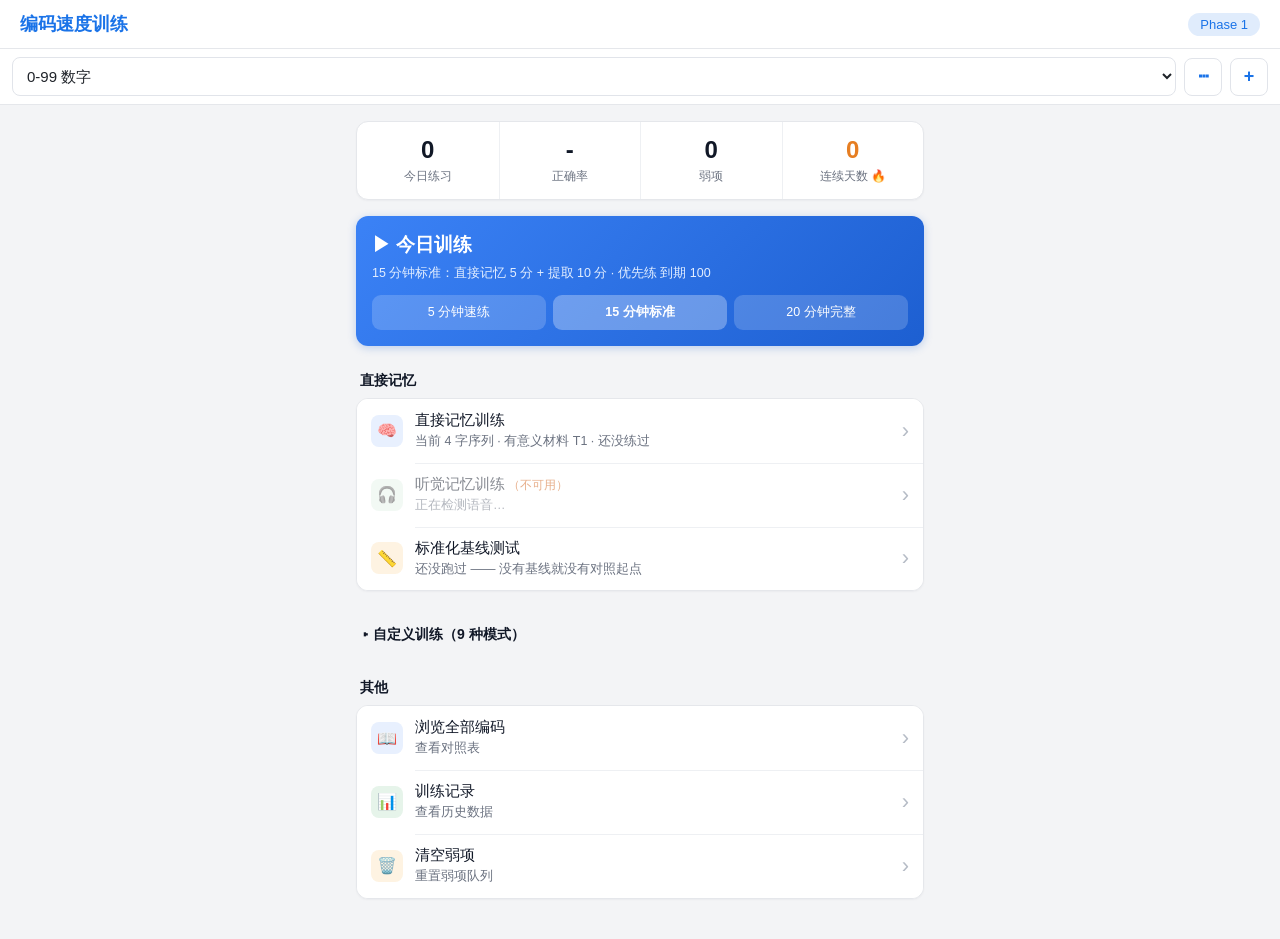
==== commit cfb864f5: "Home: grouped-list layout like Windows/Outlook/iOS settings Section titles sit outside one bordered " ====
--- a/index.html
+++ b/index.html
@@ -437,6 +437,70 @@
 .mz-gl { font-size: 18px; font-weight: 700; color: #1a73e8; }
 .mz-ge { color: #a0a6b0; }
 
+/* ============================================================
+   分组列表版式（Windows 11 设置 / Outlook / iOS 设置）
+   页面浅灰底；一个小节 = 框外标题 + 一个带边框的白色面板；面板里是行
+   ============================================================ */
+body { background: #f3f4f6; color: #111827; }
+.header, .deck-tabs { background: #ffffff; border-bottom: 1px solid #e5e7eb; }
+.home { padding: 16px 16px 40px; }
+
+.ui-sec-h { font-size: 14px; font-weight: 600; color: #111827; margin: 26px 4px 8px; letter-spacing: 0;
+  text-transform: none; }
+.ui-sec-sub { font-weight: 400; color: #6b7280; margin-left: 8px; }
+.ui-sec-fold { cursor: pointer; user-select: none; }
+.ui-sec-fold:hover { color: #1a73e8; }
+.ui-foot { font-size: 12px; color: #6b7280; margin: 8px 6px 0; line-height: 1.6; }
+
+.ui-group { background: #ffffff; border: 1px solid #e5e7eb; border-radius: 12px; overflow: hidden;
+  box-shadow: 0 1px 2px rgba(16, 24, 40, .04); margin: 0; }
+.ui-row { display: flex; align-items: center; gap: 12px; padding: 12px 14px; min-height: 56px;
+  position: relative; background: #ffffff; border: 0; border-radius: 0; margin: 0; text-align: left; }
+.ui-row + .ui-row::before { content: ''; position: absolute; top: 0; left: 58px; right: 0; border-top: 1px solid #eef0f3; }
+.ui-row.ui-chev { cursor: pointer; }
+.ui-row.ui-chev:hover { background: #f7f9fc; }
+.ui-row.ui-chev:active { background: #eef2f7; }
+.ui-row.ui-chev::after { content: '›'; color: #b6bcc6; font-size: 22px; line-height: 1; margin-left: 4px; flex-shrink: 0; }
+.ui-ico { width: 32px; height: 32px; border-radius: 8px; display: flex; align-items: center; justify-content: center;
+  font-size: 16px; font-weight: 700; color: #1f2937; flex-shrink: 0; background: #e8f0fe; }
+.ui-txt { flex: 1; min-width: 0; }
+.ui-t, .ui-row .mode-name, .ui-row .t { font-size: 15px; font-weight: 500; color: #111827; }
+.ui-d, .ui-row .mode-desc, .ui-row .d { font-size: 12.5px; color: #6b7280; margin-top: 2px; line-height: 1.5; }
+.ui-badge { flex-shrink: 0; font-size: 12px; color: #4b5563; background: #f3f4f6; border-radius: 10px; padding: 3px 9px; }
+.ui-badge.ok { color: #1e7b3e; background: #e6f4ea; }
+.ui-select { flex-shrink: 0; max-width: 46%; background: #f9fafb; border: 1px solid #d1d5db; border-radius: 6px;
+  padding: 6px 8px; font-size: 13px; color: #111827; font-family: inherit; }
+
+/* 旧组件套进分组列表后的修正 */
+.mode-grid.ui-group { display: block; gap: 0; }
+.mode-btn.ui-row { justify-content: flex-start; transition: background .15s; }
+.mode-btn.ui-row:hover { border-color: transparent; }
+.mode-btn .mode-icon.ui-ico { font-size: 16px; }
+.dm-entry.ui-row { margin: 0; border-radius: 0; padding: 12px 14px; }
+.dm-entry.ui-row.disabled { opacity: 1; }
+.dm-entry.ui-row.disabled .ui-ico, .dm-entry.ui-row.disabled .ui-txt { opacity: .5; }
+#mt-dm-entries.ui-group { margin: 0; }
+#streak-bar { display: none !important; }
+
+/* 统计：一个面板四格，格间竖线 */
+.stats-bar.ui-group { display: grid; grid-template-columns: repeat(4, 1fr); gap: 0; margin-bottom: 0; }
+.stats-bar .stat-card { background: transparent; border-radius: 0; padding: 14px 4px; }
+.stats-bar .stat-card + .stat-card { border-left: 1px solid #eef0f3; }
+.stats-bar .stat-card .value { font-size: 24px; color: #111827; }
+.stats-bar .stat-card .label { color: #6b7280; }
+.stats-bar #streak-count { color: #e67e22; }
+
+/* 今日训练：唯一的彩色主卡 */
+.mt-today { margin: 16px 0 0; border-radius: 12px; box-shadow: 0 2px 8px rgba(29, 95, 209, .25); }
+
+/* 摩尔斯面板 */
+.mz-panel { margin: 0; }
+.mz-panel .mz-letters { font-weight: 400; color: #1a73e8; letter-spacing: 1px; margin-left: 4px; }
+.mz-panel .mz-aid { color: #9a6700; }
+
+/* 其他页面的卡片也加边框，和底色分开 */
+.mt-card, .stats-section { border: 1px solid #e5e7eb; box-shadow: 0 1px 2px rgba(16, 24, 40, .04); }
+
 </style>
 </head>
 <body>
@@ -4967,45 +5031,69 @@
   MZ.seedRange();
   if (!panel) {
     panel = document.createElement('div');
-    panel.id = 'mz-panel'; panel.className = 'mt-card mz-panel';
+    panel.id = 'mz-panel'; panel.className = 'mz-panel';
   }
   var anchor = document.getElementById('mt-dm-entries');
   if (anchor) modes.insertBefore(panel, anchor.nextSibling);
   else if (panel.parentNode !== modes) modes.insertBefore(panel, modes.firstChild);
   panel.style.display = '';
 
-  var rows = MZ.GROUPS.map(function (g, gi) {
+  var icoN = 0;
+  var ico = function (txt) {
+    return '<div class="ui-ico" style="background:' + MT2.ICON_TINT[icoN++ % MT2.ICON_TINT.length] + '">' + txt + '</div>';
+  };
+  var row = function (icon, title, desc, onclick, right) {
+    return '<div class="ui-row' + (onclick ? ' ui-chev' : '') + '"' + (onclick ? ' onclick="' + onclick + '"' : '') + '>' +
+      ico(icon) + '<div class="ui-txt"><div class="ui-t">' + title + '</div>' +
+      (desc ? '<div class="ui-d">' + desc + '</div>' : '') + '</div>' + (right || '') + '</div>';
+  };
+
+  var prog = MZ.GROUPS.map(function (g, gi) {
     var p = MZ.groupProgress(g);
     var done = p.fast === p.total;
-    return '<div class="mz-grp"><b>' + g.label + '</b> <span class="mz-letters">' + g.codes.join(' ') + '</span><br>' +
-      '<span class="mt-sub">能正确 ' + p.correct + '/' + p.total + ' · 能快速 ' + p.fast + '/' + p.total +
+    var aid = MZ.GROUP_AIDS[gi];
+    var desc = '能正确 ' + p.correct + '/' + p.total + ' · 能快速 ' + p.fast + '/' + p.total +
       (p.median !== null ? ' · 中位 ' + p.median.toFixed(2) + 's' : '') +
-      (done ? ' · <span style="color:#1e9e52">✓ 可以加下一组</span>' : '') + '</span>' +
-      (MZ.aidLine(gi) ? '<br><span class="mz-aid">' + MZ.aidLine(gi) + '</span>' : '') + '</div>';
+      (aid ? '<br><span class="mz-aid">口诀 ' + aid.order + (aid.word ? '（' + aid.word + '）' : '') + '</span>' : '');
+    var badge = done ? '<span class="ui-badge ok">✓ 可加下一组</span>'
+                     : '<span class="ui-badge">' + p.fast + '/' + p.total + '</span>';
+    return row(gi < 3 ? String(gi + 1) : '#', g.label.split(' · ')[0].split('（')[0] + ' <span class="mz-letters">' + g.codes.join(' ') + '</span>',
+               desc, '', badge);
   }).join('');
 
+  icoN = 0;
+  var drills = [
+    ['A→', '字母 → 编码', '看字母，想出 1/2 编码', "openModeSettings('random')"],
+    ['→A', '编码 → 字母', '看编码，认出字母', "openModeSettings('reverse')"],
+    ['⏱', '1 秒冲刺', '限时识别，目标 < 0.8s', "openModeSettings('sprint')"],
+    ['🔊', '听音识字母', '听嘀嗒，延迟从播完开始算', "openModeSettings('morse-audio')"],
+    ['🔤', '单词解码（看）', '只用已加入范围的字母', "openModeSettings('morse-wdec')"],
+    ['👂', '单词解码（听）', '', "openModeSettings('morse-waud')"],
+    ['✏️', '单词编码', '看单词，写出每个字母的编码', "openModeSettings('morse-wenc')"],
+    ['📖', '编码故事表', '口诀表 + 26 个故事', 'MZ.showStoryTable()']
+  ].map(function (d) { return row(d[0], d[1], d[2], d[3]); }).join('');
+
+  icoN = 0;
   var wpm = MT2.cfg('morseWpm'), story = MT2.cfg('morseStory');
+  var wpmSel = '<select class="ui-select" onchange="MT2.setCfg(\'morseWpm\', parseInt(this.value,10))">' +
+    [10, 13, 15, 18, 20, 25].map(function (v) {
+      return '<option value="' + v + '"' + (v === wpm ? ' selected' : '') + '>' + v + ' WPM</option>';
+    }).join('') + '</select>';
+  var storySel = '<select class="ui-select" onchange="MT2.setCfg(\'morseStory\', this.value===\'1\'); MZ.renderPanel()">' +
+    '<option value="1"' + (story ? ' selected' : '') + '>总是显示</option>' +
+    '<option value="0"' + (!story ? ' selected' : '') + '>只在答错时</option></select>';
+
   panel.innerHTML =
-    '<div class="mt-card-h">📡 摩尔斯训练 <span class="mt-sub">1 = · 嘀　2 = — 嗒</span></div>' +
-    rows +
-    '<div class="mt-note">字母 → 编码：「随机闪卡」　编码 → 字母：「反向闪卡」　1 秒目标：「冲刺挑战」<br>' +
-    '在各模式的「选择编码范围」里一组一组加，组内全部「能快速」再加下一组。</div>' +
-    '<div class="mz-btns">' +
-      '<button class="mt-btn" onclick="openModeSettings(\'morse-audio\')">🔊 听音识字母</button>' +
-      '<button class="mt-btn" onclick="openModeSettings(\'morse-wdec\')">🔤 单词解码（看）</button>' +
-      '<button class="mt-btn" onclick="openModeSettings(\'morse-waud\')">👂 单词解码（听）</button>' +
-      '<button class="mt-btn" onclick="openModeSettings(\'morse-wenc\')">✏️ 单词编码</button>' +
-      '<button class="mt-btn" onclick="MZ.showStoryTable()">📖 故事表</button>' +
-    '</div>' +
-    '<label class="mt-setting">字符速度 <select onchange="MT2.setCfg(\'morseWpm\', parseInt(this.value,10))">' +
-      [10, 13, 15, 18, 20, 25].map(function (v) {
-        return '<option value="' + v + '"' + (v === wpm ? ' selected' : '') + '>' + v + ' WPM</option>';
-      }).join('') + '</select></label>' +
-    '<label class="mt-setting">答案下显示故事 <select onchange="MT2.setCfg(\'morseStory\', this.value===\'1\'); MZ.renderPanel()">' +
-      '<option value="1"' + (story ? ' selected' : '') + '>显示（学习期）</option>' +
-      '<option value="0"' + (!story ? ' selected' : '') + '>只在答错时显示</option></select></label>' +
-    '<div class="mt-note">听音的延迟从<b>播完</b>开始算。改了 WPM，前后的听音延迟就不能直接比。' +
-      '故事只是过渡：组内都「能快速」之后，把上面这项切成「只在答错时显示」。</div>';
+    '<div class="ui-sec-h">摩尔斯进度 <span class="ui-sec-sub">1 = · 嘀　2 = — 嗒</span></div>' +
+    '<div class="ui-group">' + prog + '</div>' +
+    '<div class="ui-foot">在各练习的「选择编码范围」里一组一组加，组内全部「能快速」再加下一组。</div>' +
+    '<div class="ui-sec-h">摩尔斯练习</div>' +
+    '<div class="ui-group">' + drills + '</div>' +
+    '<div class="ui-sec-h">摩尔斯设置</div>' +
+    '<div class="ui-group">' +
+      row('♪', '字符速度', '改了速度，前后的听音延迟不能直接比', '', wpmSel) +
+      row('💬', '答案下显示故事', '学习期总是显示；组内都「能快速」后改成只在答错时', '', storySel) +
+    '</div>';
 };
 
 var _mzOrigHomeUI = updateHomeUI;
@@ -5617,6 +5705,88 @@
 
 MT2.showDash = function () { showScreen('mt-dash'); MT2.renderDashboard(); };
 
+/* ==== 85-home-layout.js ==== */
+// ============================================================
+// 首页版式：分组列表（参考 Windows 11 设置 / Outlook / iOS 设置）
+// - 小节标题在框外，一个小节只有一个白色面板
+// - 面板里每一项是一行：图标块 + 标题/说明 + ›，行与行之间一条细分隔线
+// - 统计数字和连续天数合成一条
+// 只调整 DOM 位置和 class，不改各入口的点击行为。
+// ============================================================
+MT2.ICON_TINT = ['#e8f0fe', '#e6f4ea', '#fef3e2', '#fce8e6', '#f3e8fd', '#e0f7fa'];
+
+MT2.tintIcon = function (el, i) {
+  el.style.background = MT2.ICON_TINT[i % MT2.ICON_TINT.length];
+};
+
+MT2.layoutHome = function () {
+  var home = document.getElementById('screen-home');
+  if (!home) return;
+
+  // 1) 统计条：今日练习 / 正确率 / 弱项 / 连续天数 —— 一个面板四格
+  var bar = home.querySelector('.stats-bar');
+  if (bar && !bar.getAttribute('data-ui')) {
+    bar.setAttribute('data-ui', '1');
+    bar.classList.add('ui-group');
+    var sc = document.getElementById('streak-count');
+    if (sc) {
+      var cell = document.createElement('div');
+      cell.className = 'stat-card';
+      sc.classList.add('value');
+      cell.appendChild(sc);
+      var l = document.createElement('div');
+      l.className = 'label'; l.textContent = '连续天数 🔥';
+      cell.appendChild(l);
+      bar.appendChild(cell);
+    }
+    var sb = document.getElementById('streak-bar');
+    if (sb) sb.style.display = 'none';
+  }
+
+  // 2) 直接记忆：标题移出框外，入口变成行
+  var dm = document.getElementById('mt-dm-entries');
+  if (dm && !dm.getAttribute('data-ui')) {
+    dm.setAttribute('data-ui', '1');
+    var h = dm.querySelector('.mt-fold-h');
+    if (h) { h.className = 'ui-sec-h'; h.textContent = '直接记忆'; dm.parentNode.insertBefore(h, dm); }
+    dm.classList.add('ui-group');
+    Array.prototype.forEach.call(dm.querySelectorAll('.dm-entry'), function (e, i) {
+      var t = e.querySelector('.t'), d = e.querySelector('.d');
+      var m = t.textContent.match(/^(\S+)\s+(.*)$/);
+      var ico = document.createElement('div');
+      ico.className = 'ui-ico'; MT2.tintIcon(ico, i);
+      ico.textContent = m ? m[1] : '•';
+      if (m) t.textContent = m[2];
+      var txt = document.createElement('div');
+      txt.className = 'ui-txt';
+      txt.appendChild(t); if (d) txt.appendChild(d);
+      e.insertBefore(ico, e.firstChild);
+      e.appendChild(txt);
+      e.classList.add('ui-row', 'ui-chev');
+    });
+  }
+
+  // 3) 原有模式列表：图标放左边，行式
+  Array.prototype.forEach.call(home.querySelectorAll('.mode-grid'), function (g) {
+    if (g.getAttribute('data-ui')) return;
+    g.setAttribute('data-ui', '1');
+    g.classList.add('ui-group');
+    Array.prototype.forEach.call(g.querySelectorAll('.mode-btn'), function (b, i) {
+      b.classList.add('ui-row', 'ui-chev');
+      var ico = b.querySelector('.mode-icon');
+      if (ico) { ico.classList.add('ui-ico'); MT2.tintIcon(ico, i); b.insertBefore(ico, b.firstChild); }
+      var txt = ico ? ico.nextElementSibling : null;
+      if (txt) txt.classList.add('ui-txt');
+    });
+  });
+  Array.prototype.forEach.call(home.querySelectorAll('.section-title'), function (t) {
+    t.classList.add('ui-sec-h');
+    if (!t.textContent.trim()) t.style.display = 'none';
+  });
+  var fold = document.getElementById('mt-fold-head');
+  if (fold) fold.classList.add('ui-sec-h', 'ui-sec-fold');
+};
+
 /* ==== 90-init.js ==== */
 // ============================================================
 // 接线：新屏幕路由 / 首页改版 / 初始化
@@ -5749,6 +5919,8 @@
       ? '上次 ' + new Date(last.ts).toISOString().slice(0, 10) + '：容量 ' + last.capacityText
       : '还没跑过 —— 没有基线就没有对照起点';
   }
+  MT2.layoutHome();
+  if (window.MZ) MZ.renderPanel();   // 版式整理后再放摩尔斯面板，保证位置稳定
 };
 
 // 结束页：补充本轮的新口径指标
